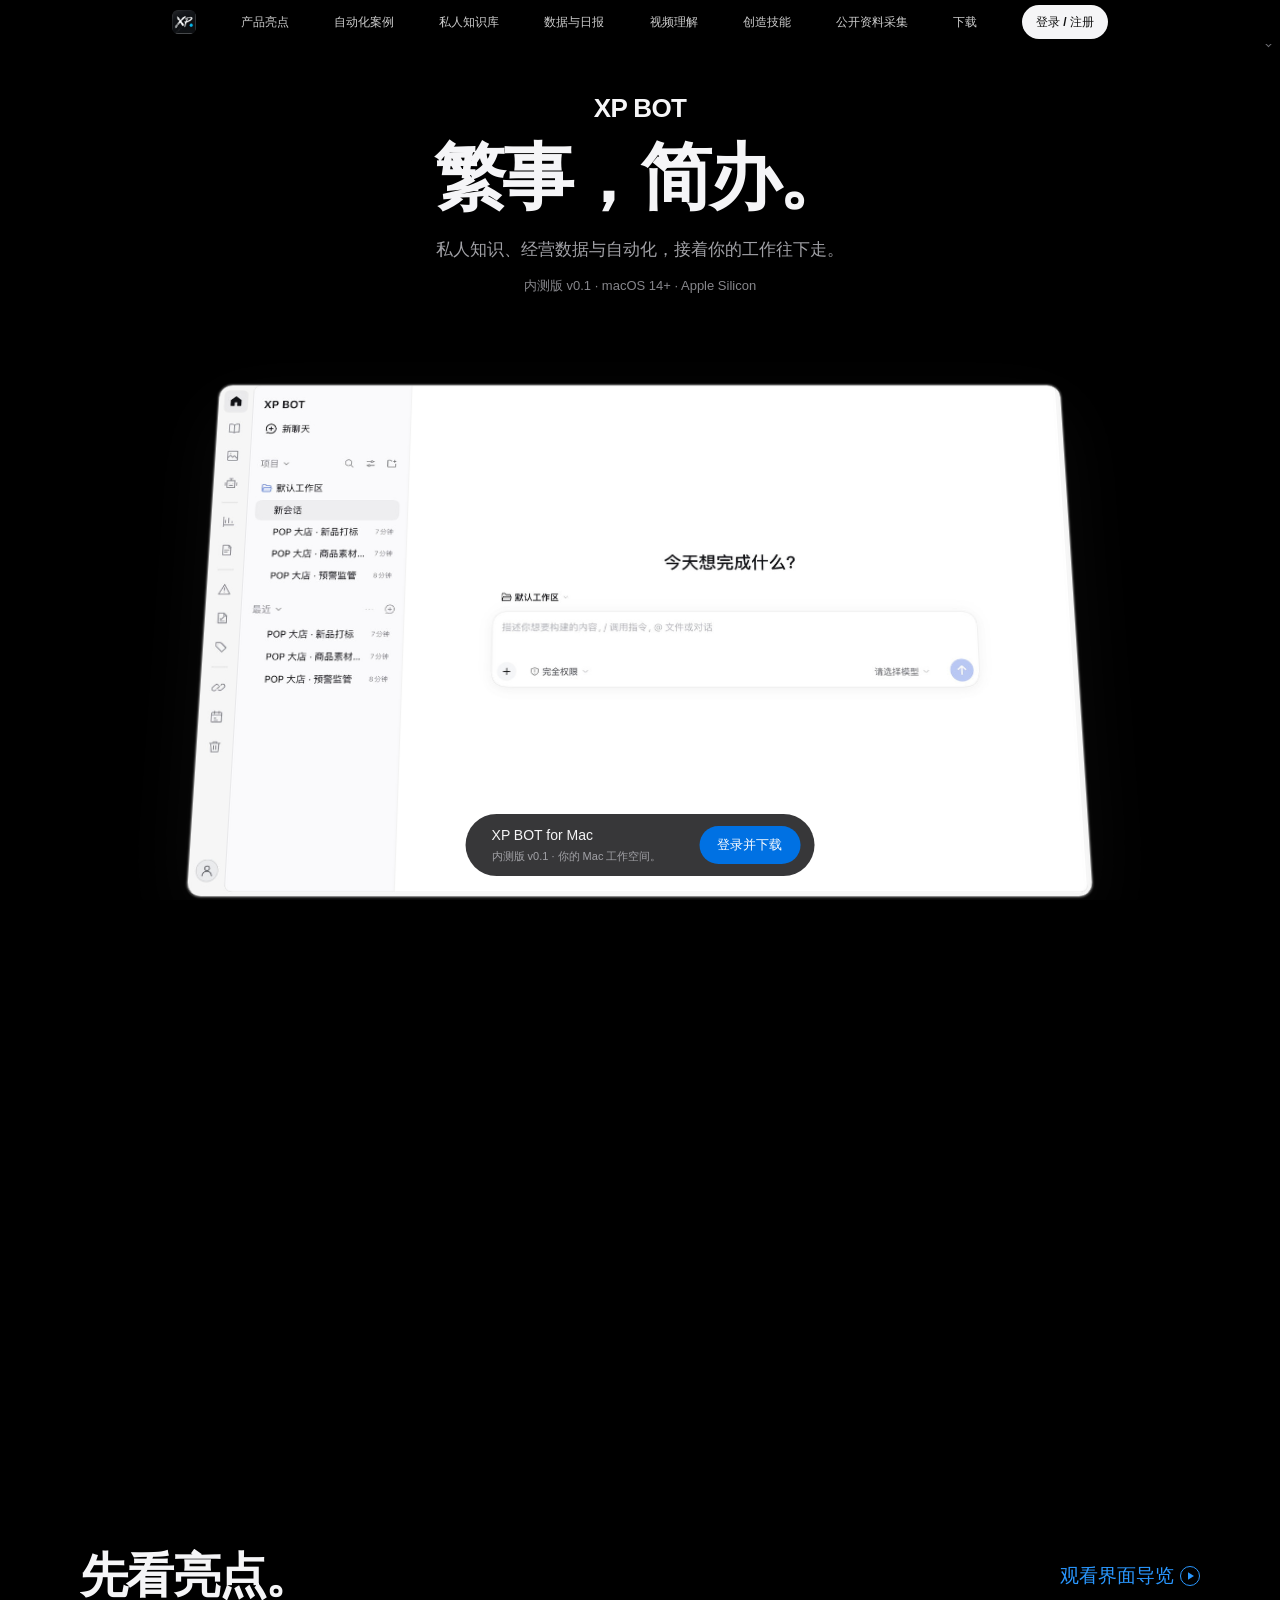
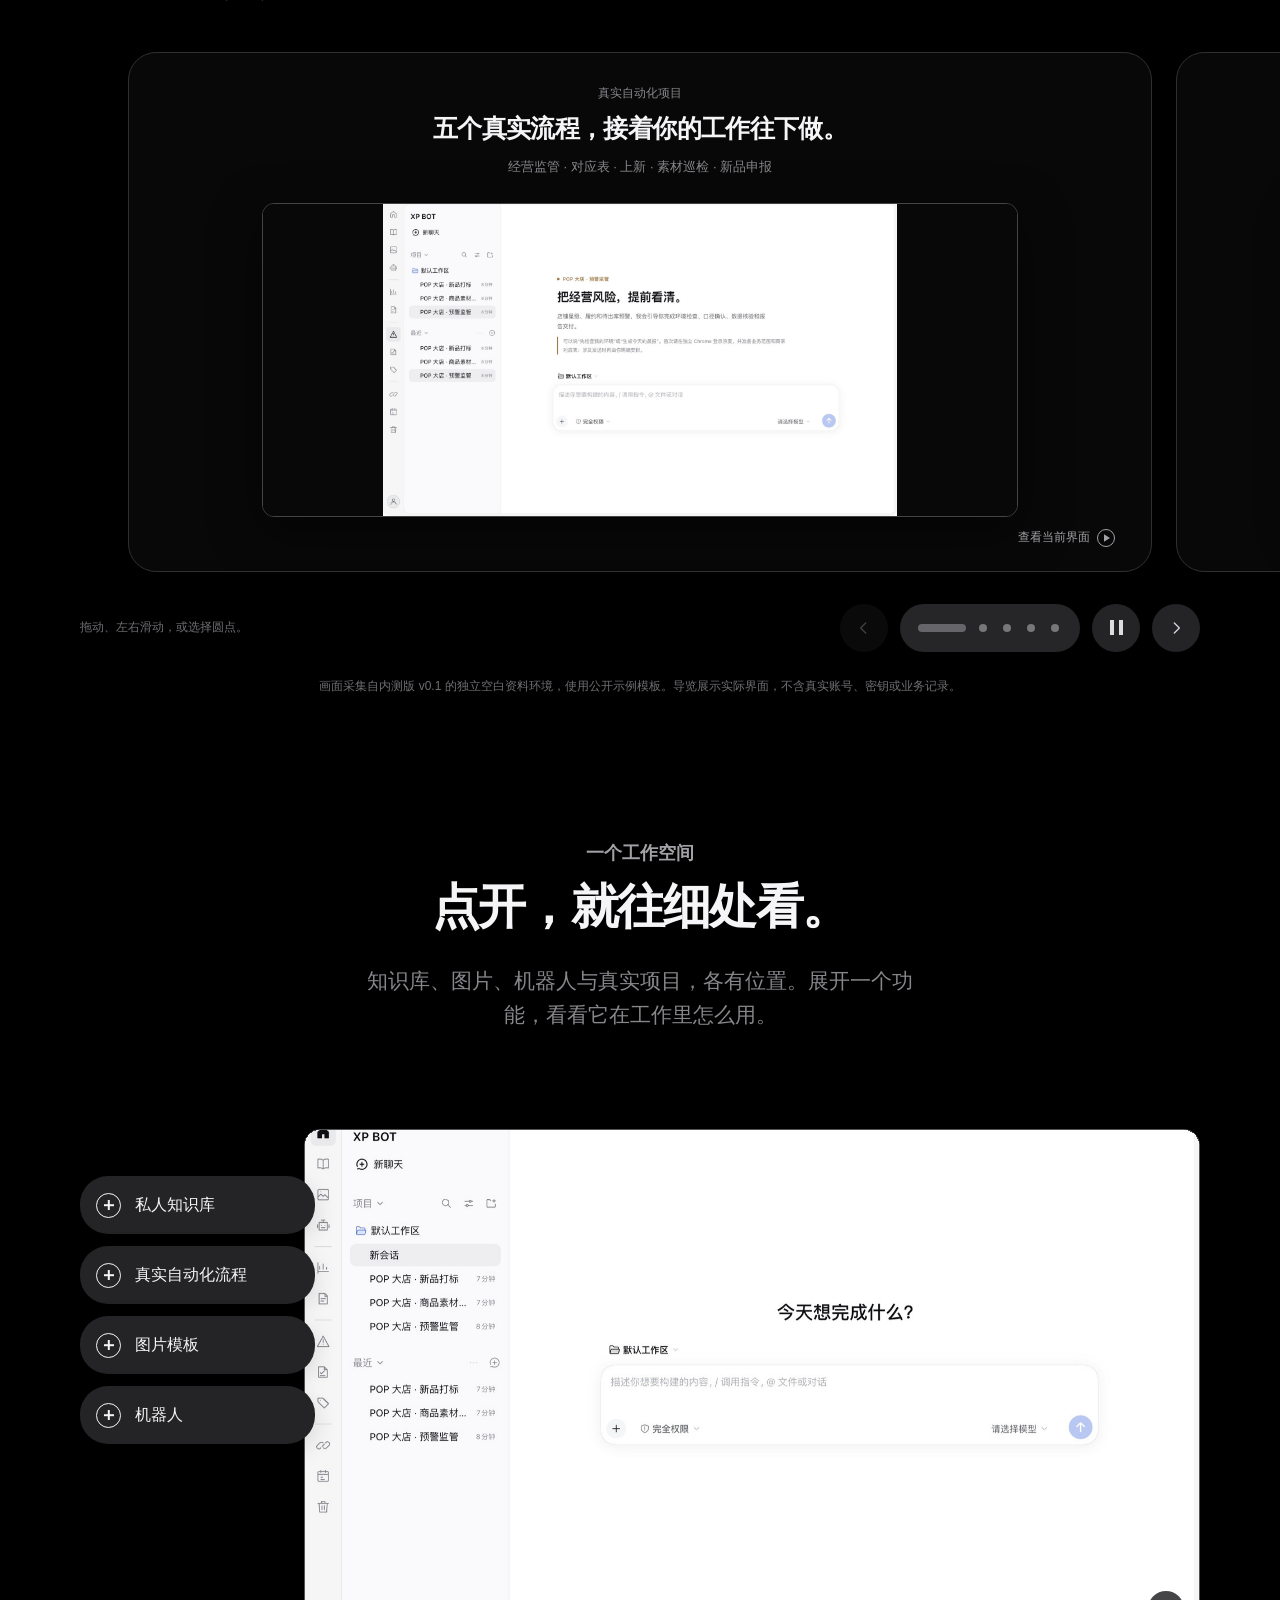
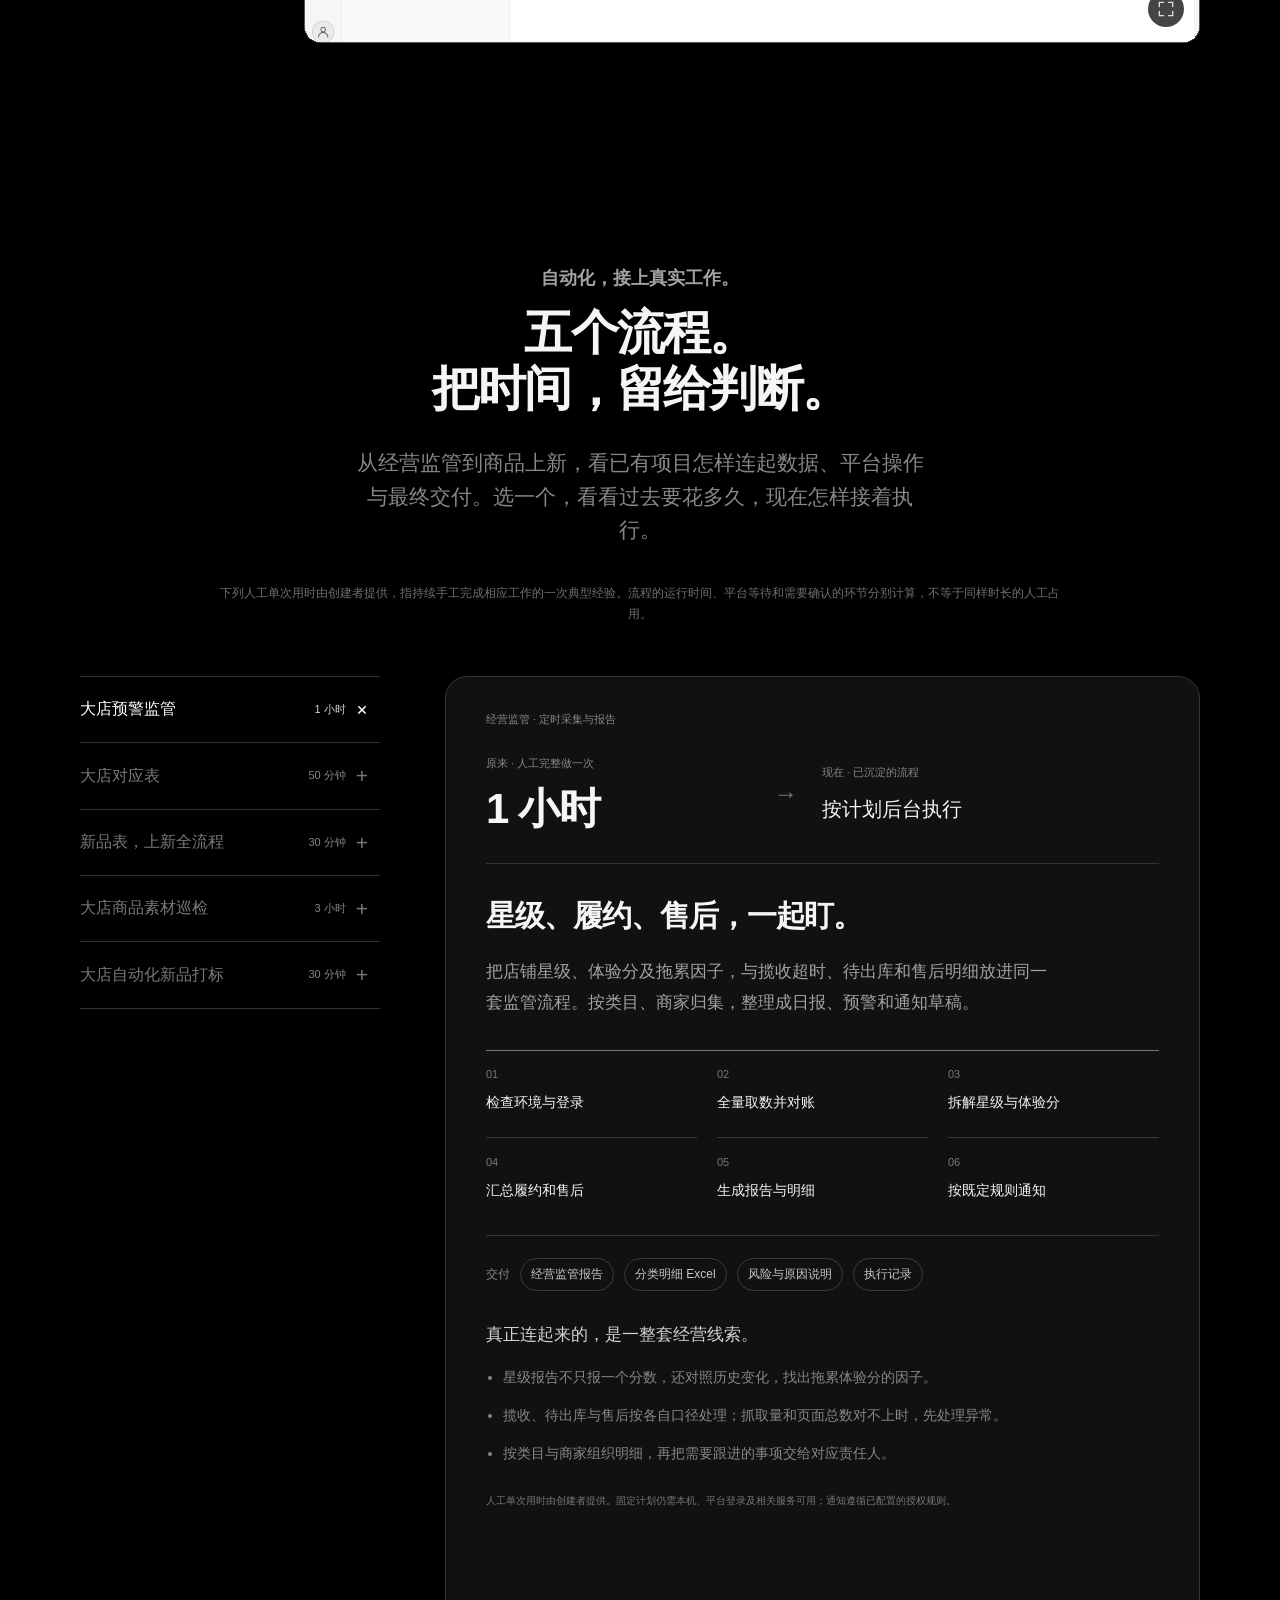
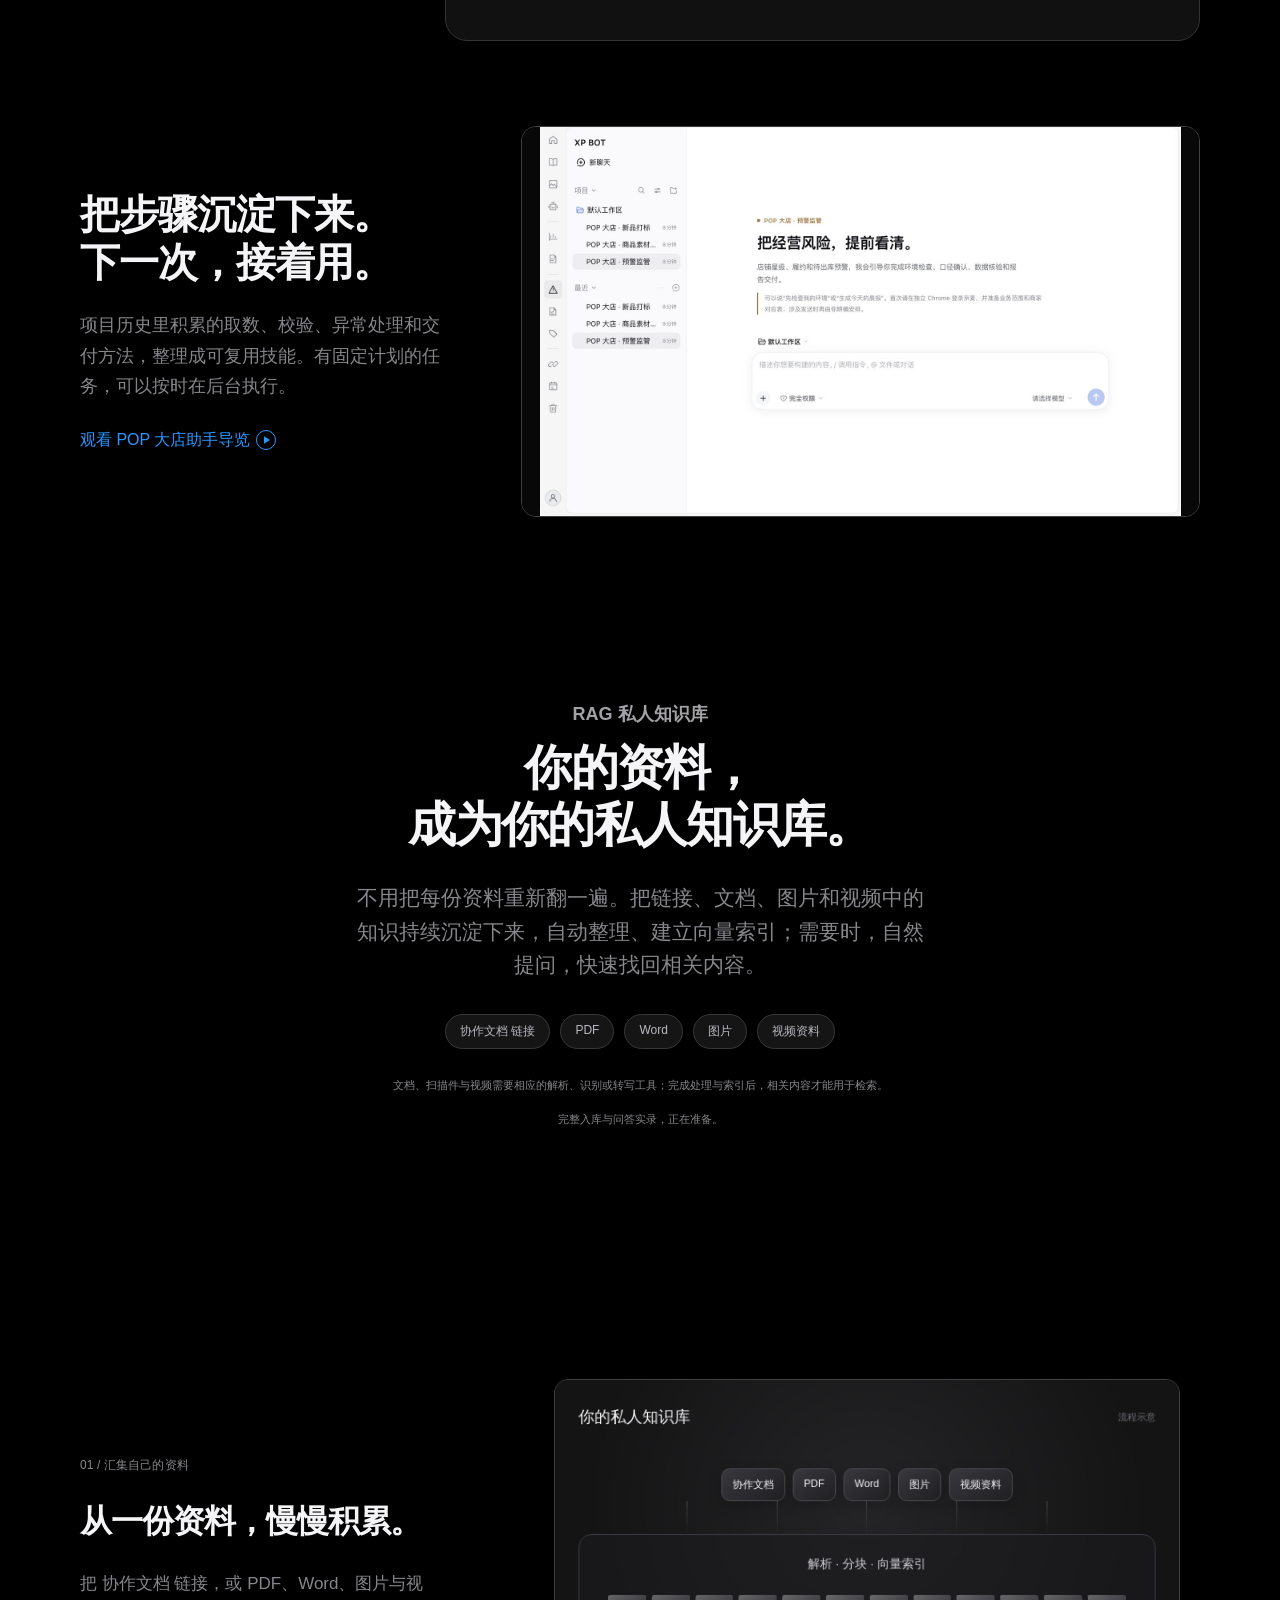
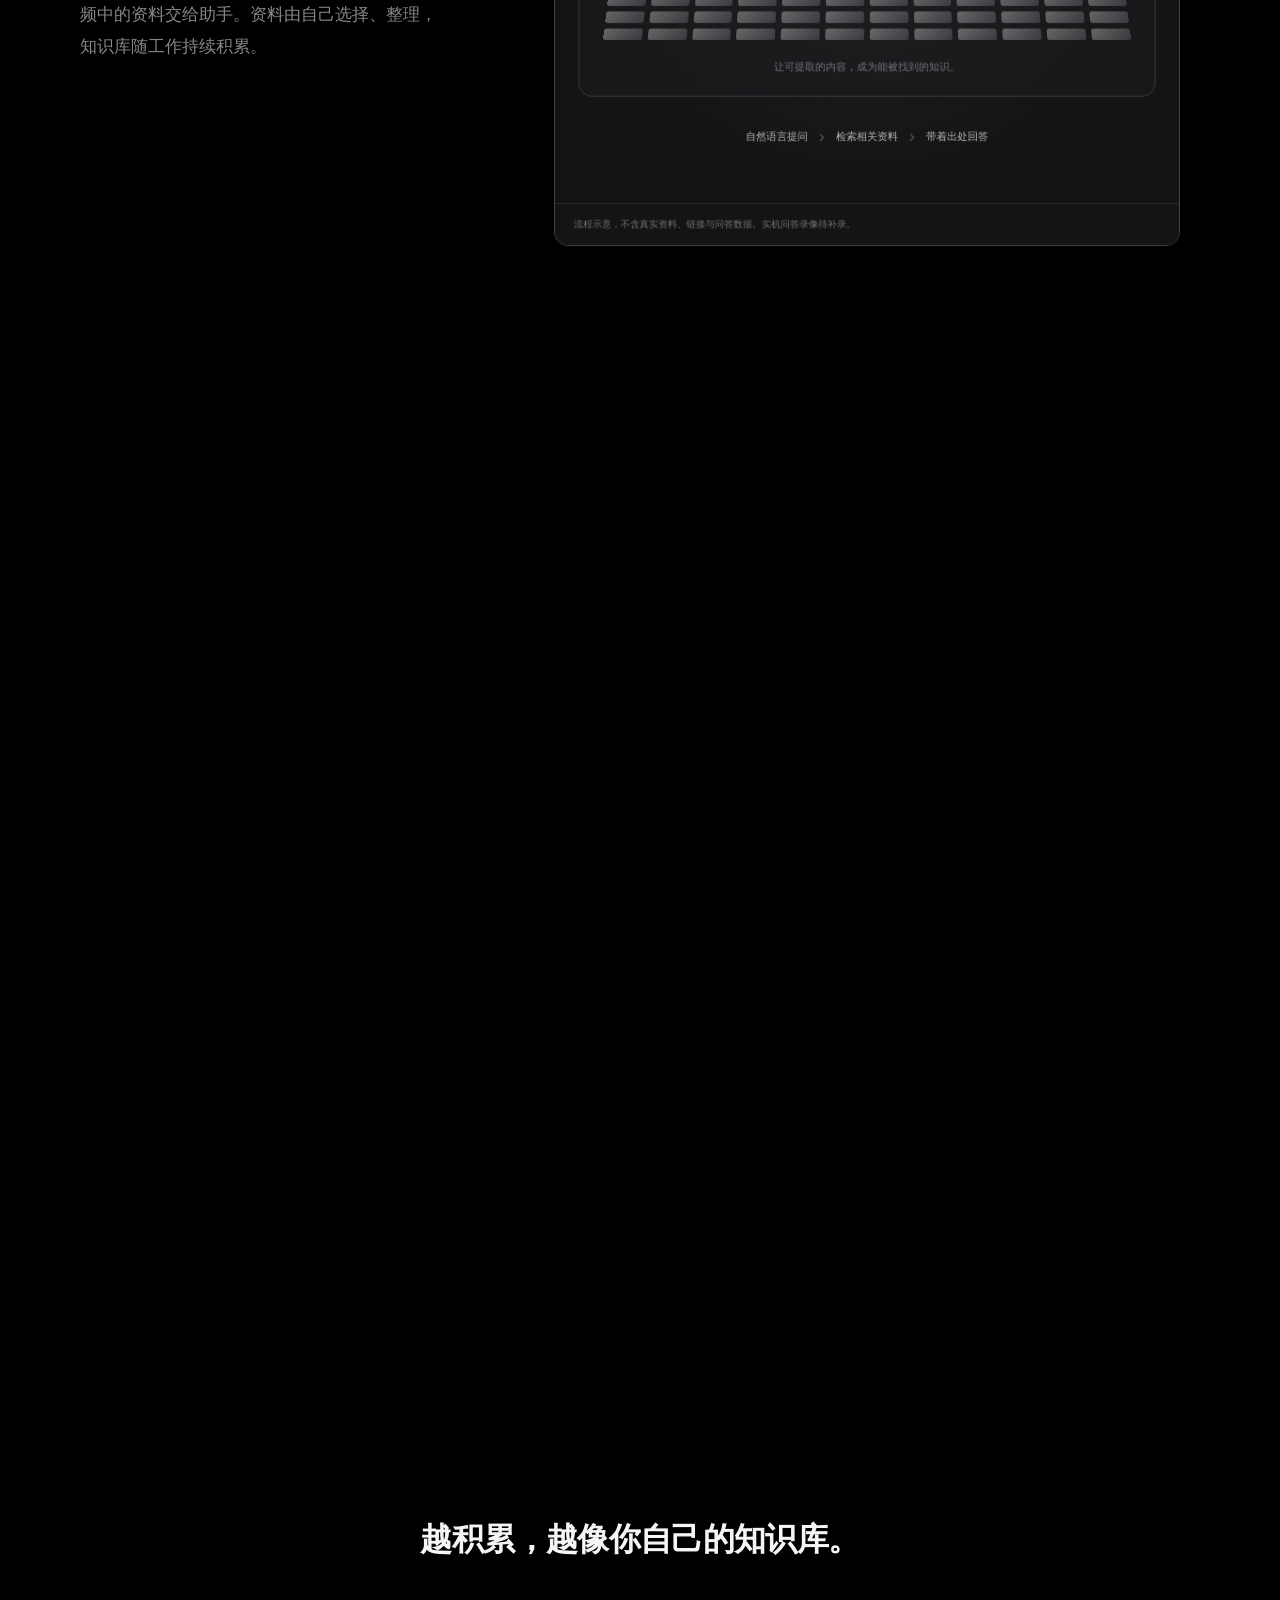
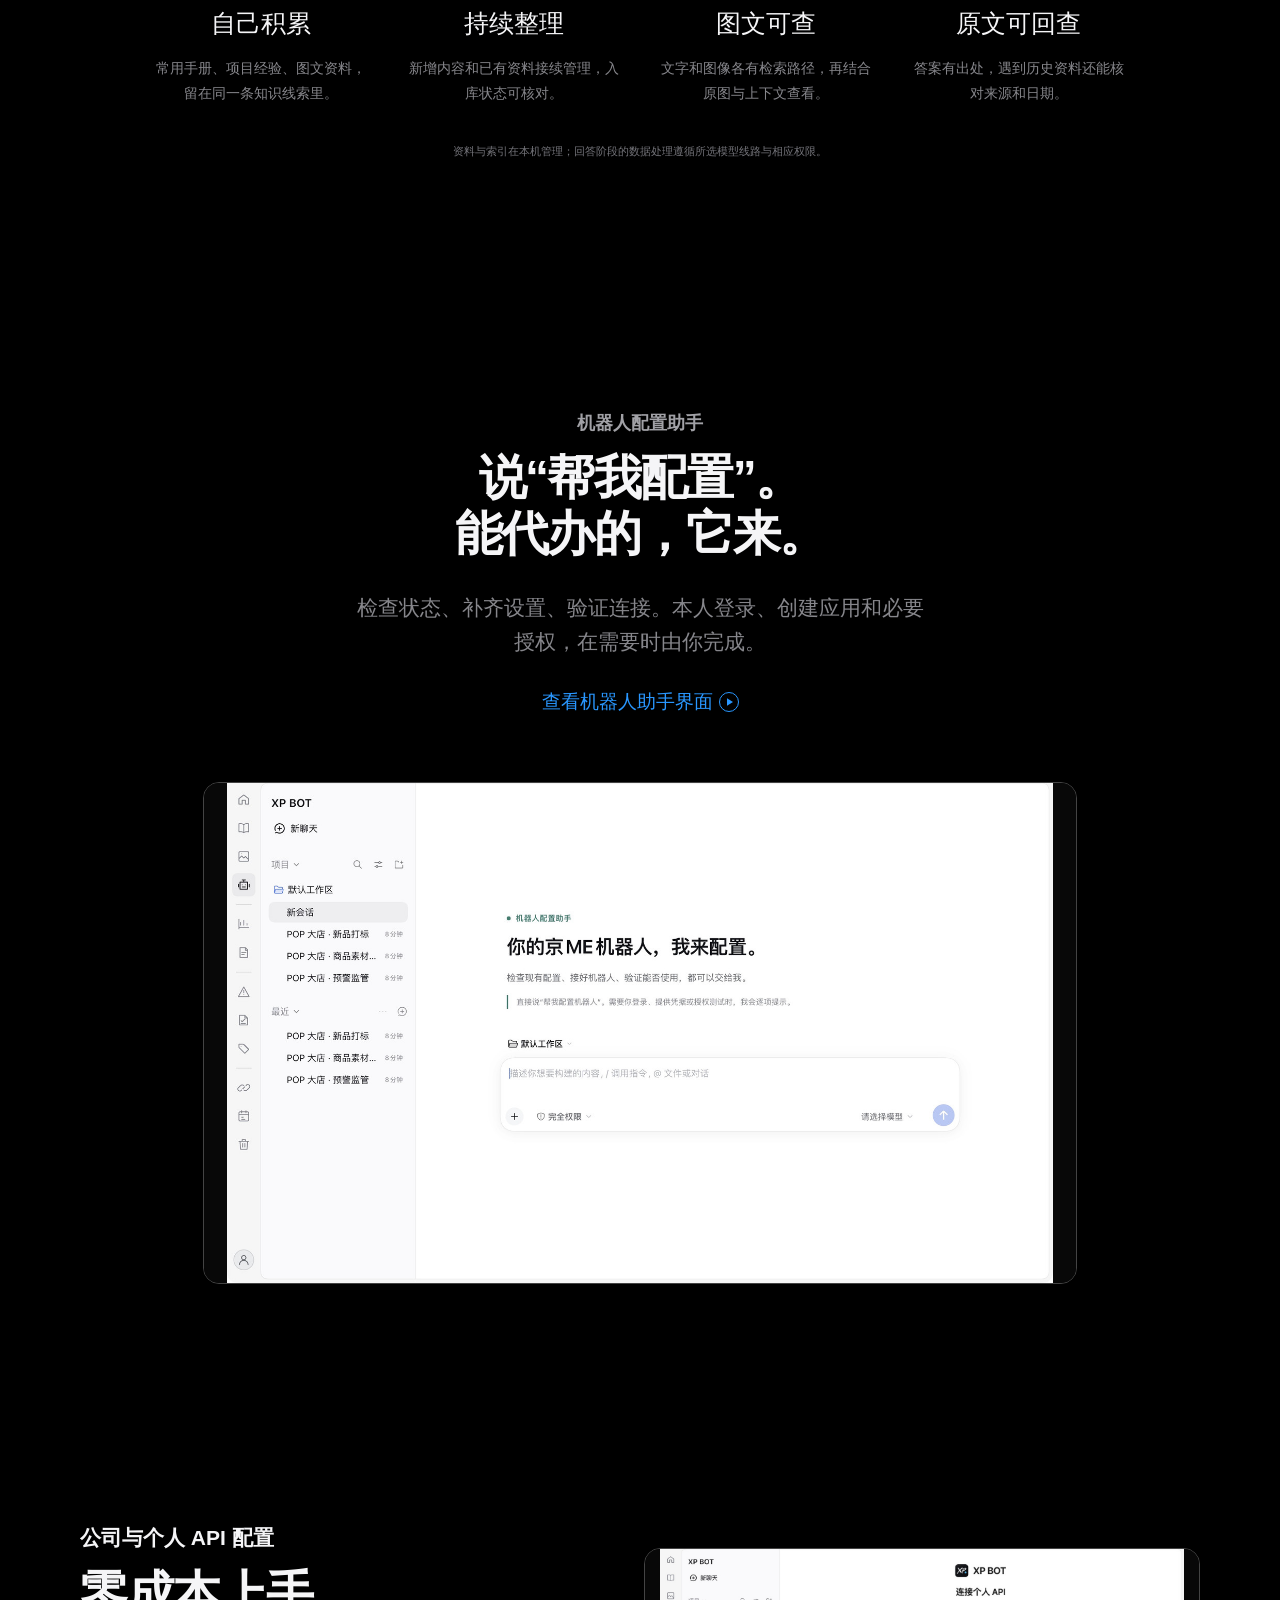
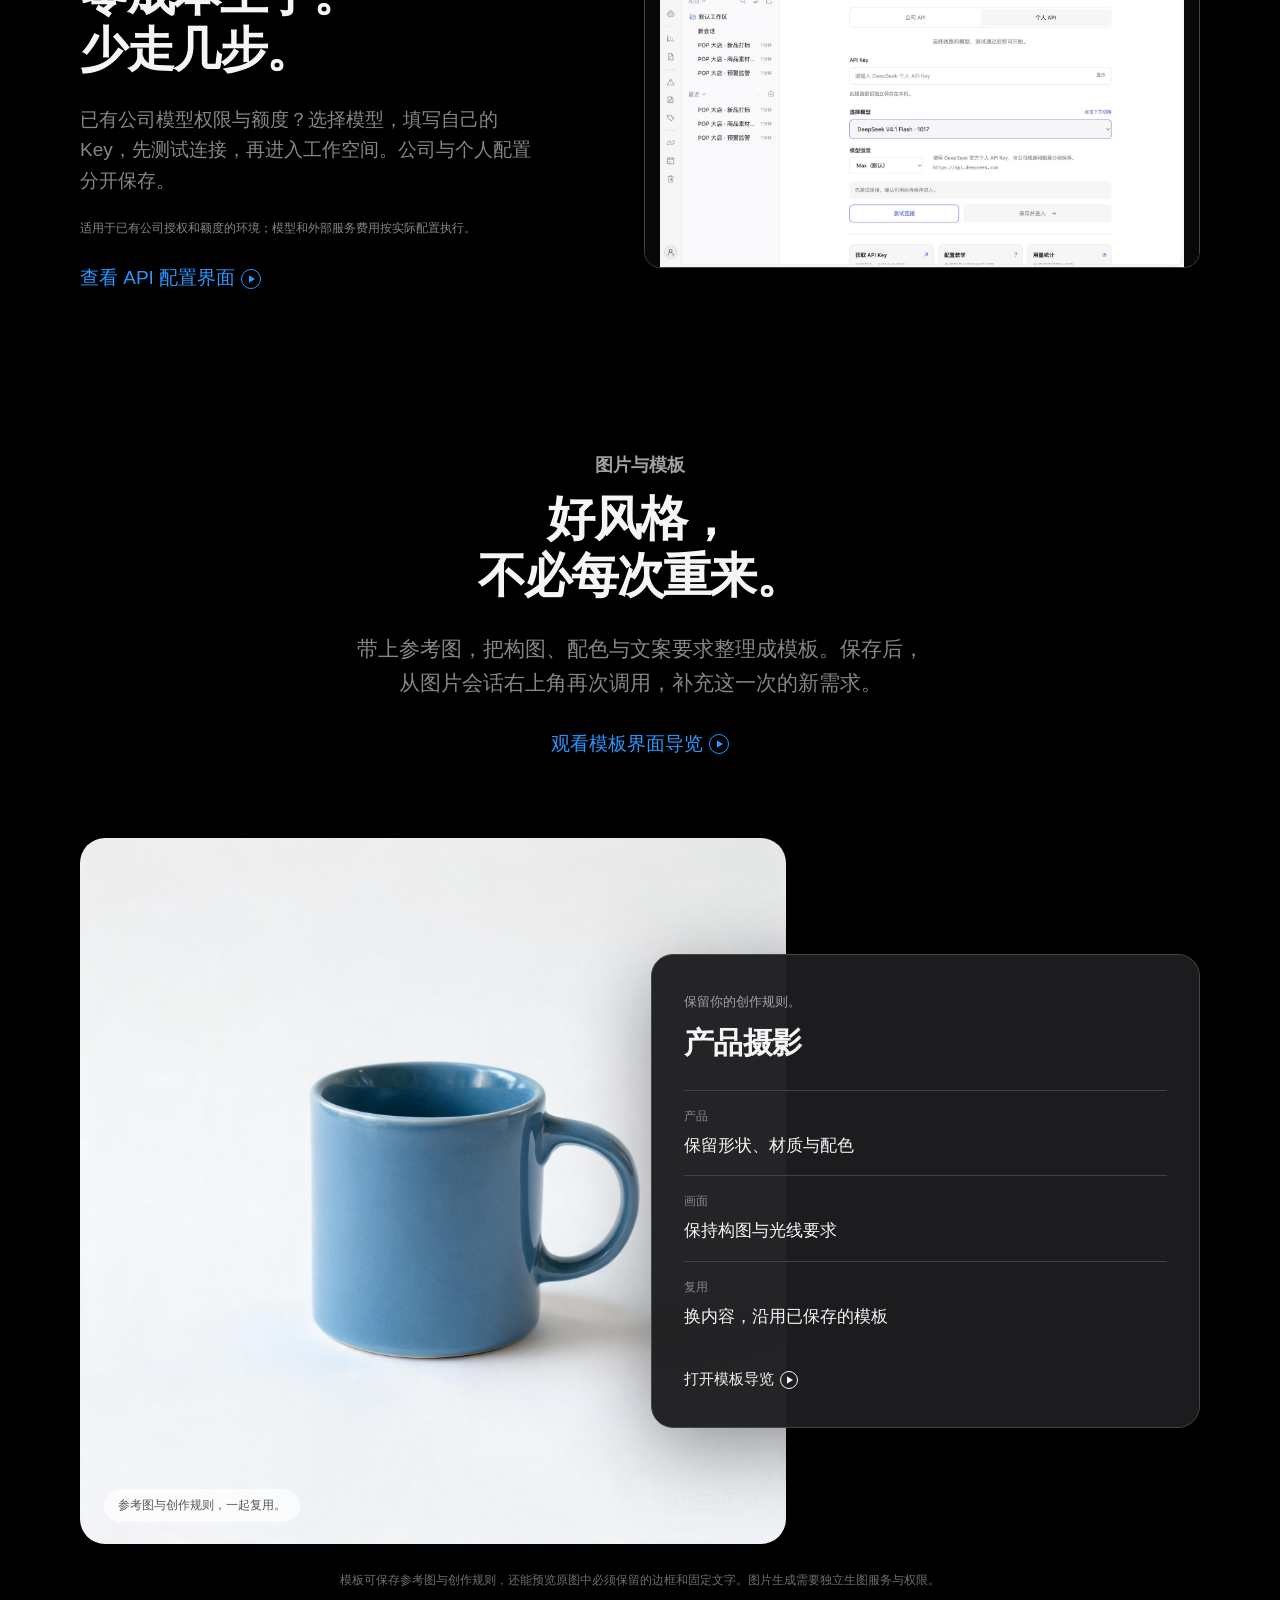
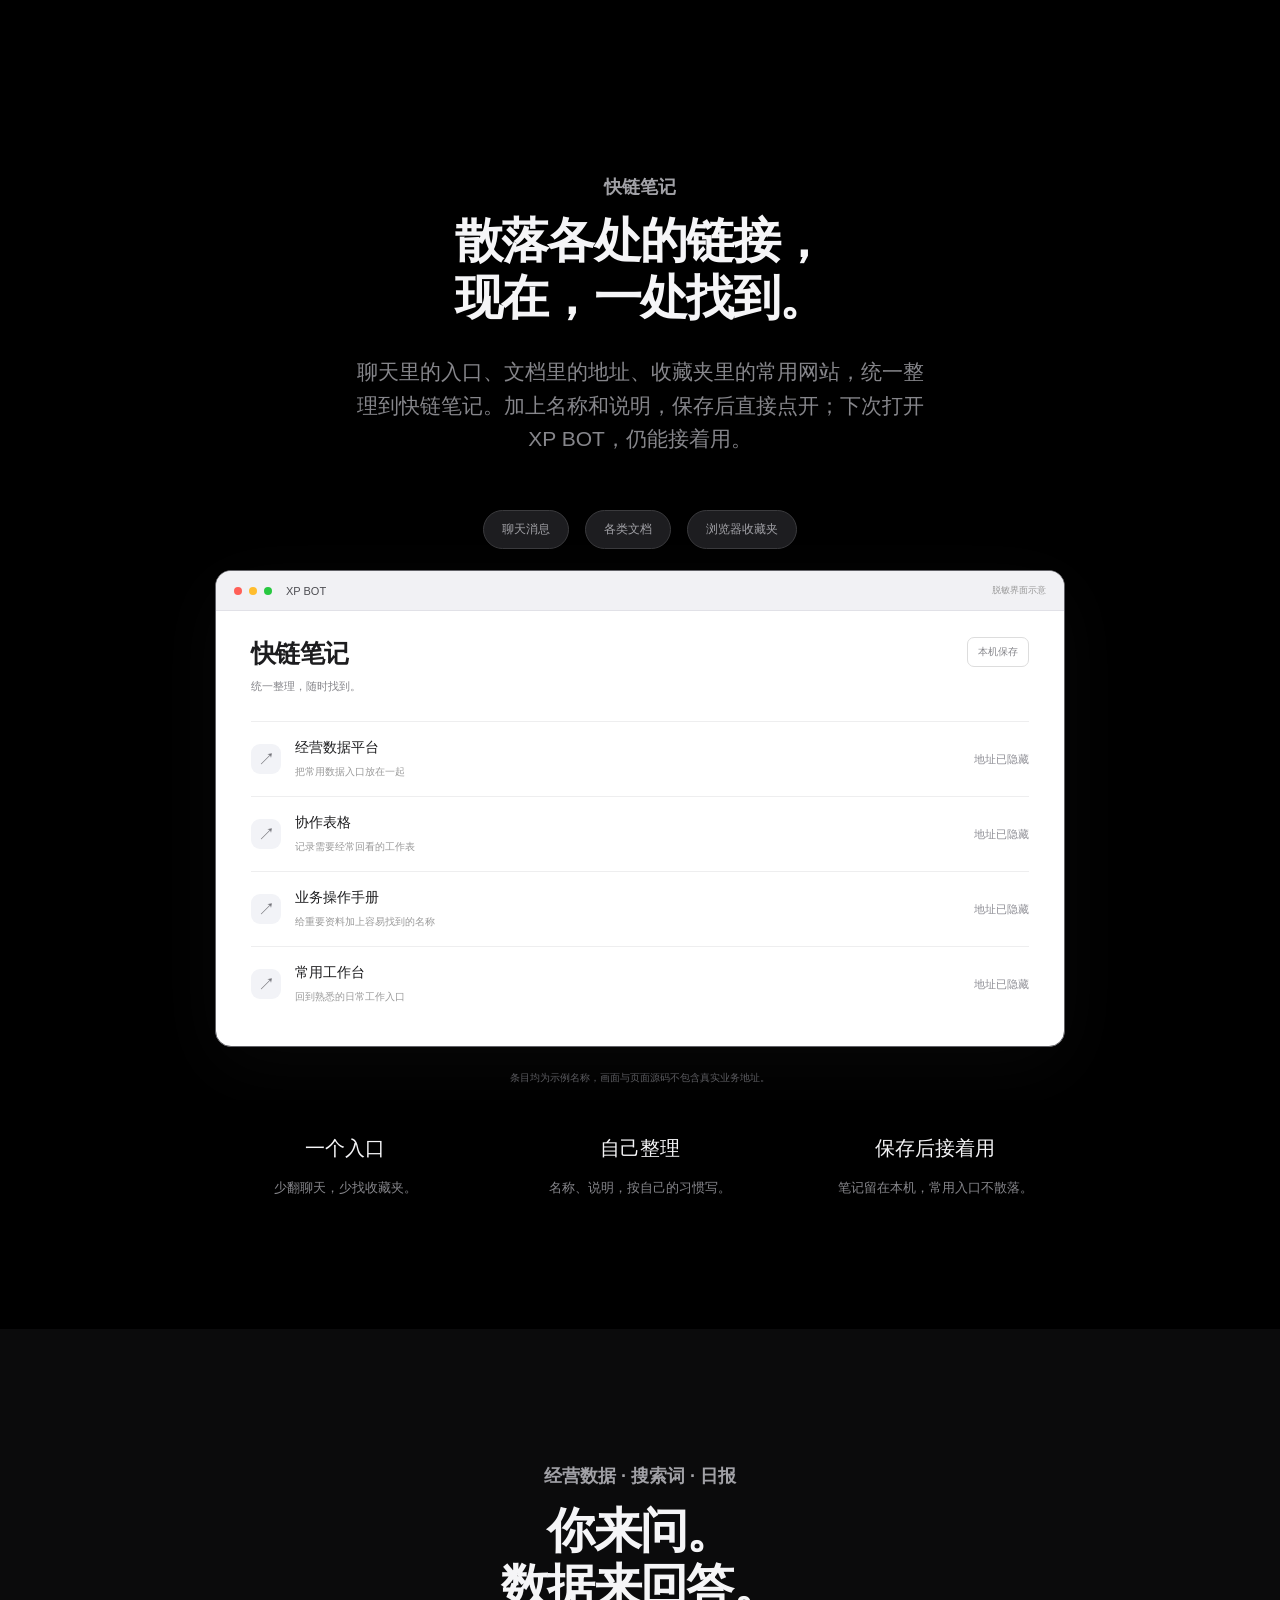
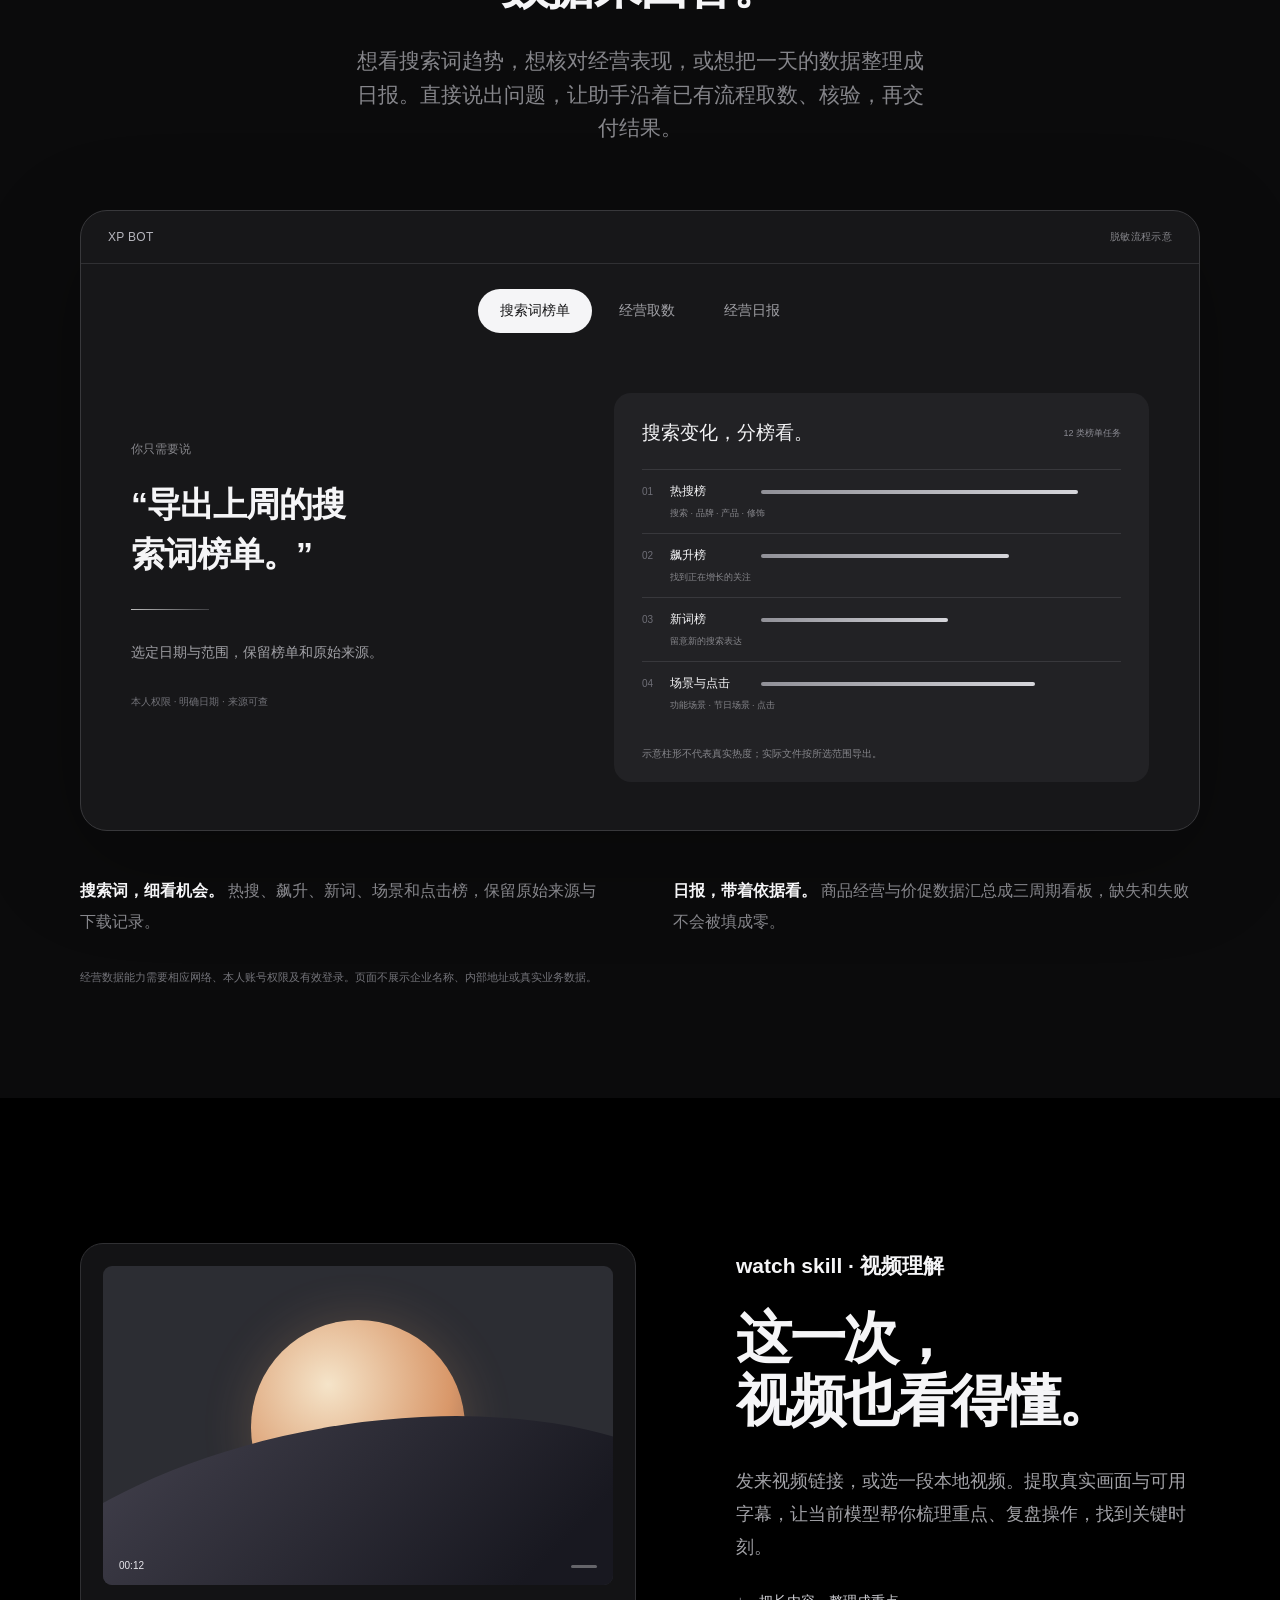
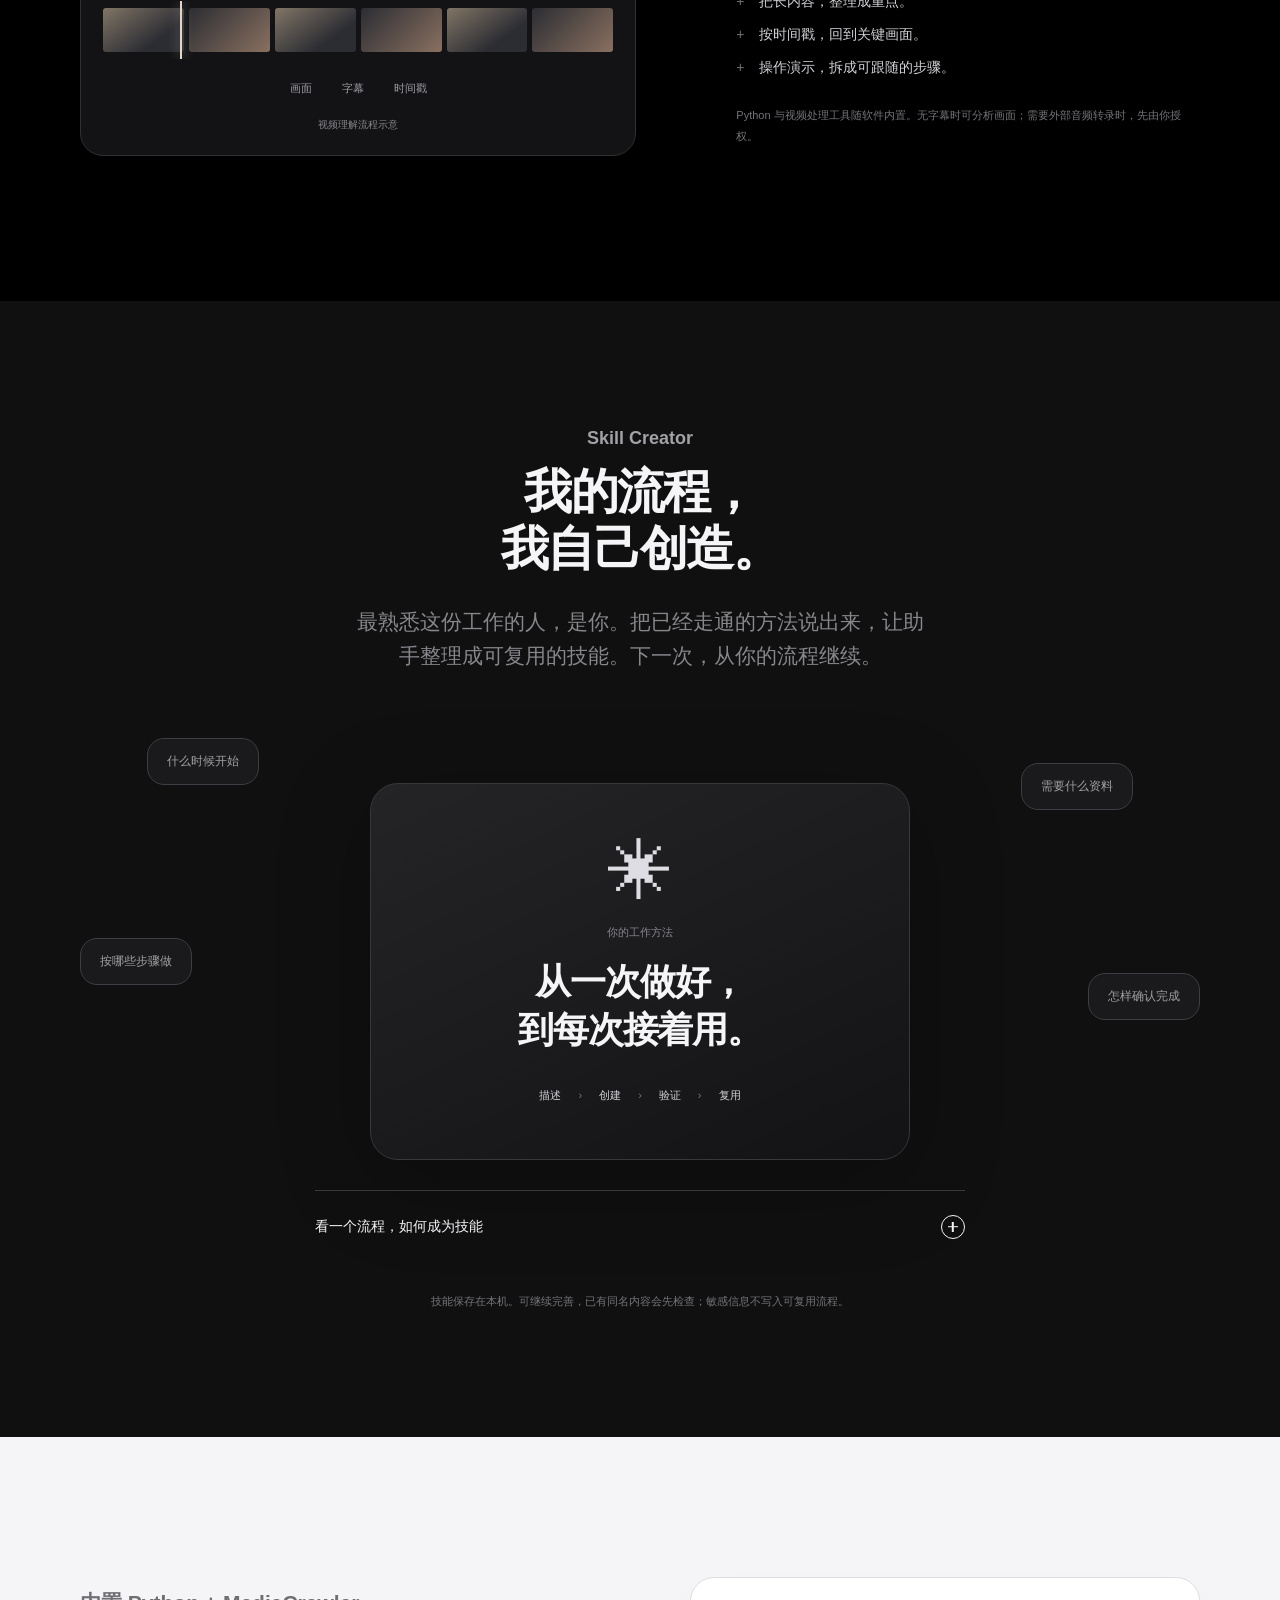
==== index.html @ cd62a8ac "Refresh v0.1 interface tours and synchronize signed-in account navigation" ====
<!doctype html>
<html lang="zh-CN">
<head>
  <meta charset="utf-8">
  <meta name="viewport" content="width=device-width, initial-scale=1">
  <meta name="theme-color" content="#000000">
  <meta name="color-scheme" content="dark light">
  <title>XP BOT — 繁事，简办。</title>
  <meta name="description" content="XP BOT，Mac 上的 AI 工作空间。构建私人知识库，集中整理常用链接，让预警、上新、主表维护、素材巡检和新品申报接着执行。内测版 v0.1，登录官网账号后下载。">
  <link rel="canonical" href="https://xp-bot.cn/">
  <meta property="og:type" content="website">
  <meta property="og:url" content="https://xp-bot.cn/">
  <meta property="og:title" content="XP BOT — 繁事，简办。">
  <meta property="og:description" content="Mac 上的 AI 工作空间。对话、知识、图片与任务，一处展开。内测版 v0.1 已开放下载。">
  <meta property="og:image" content="https://xp-bot.cn/social-card.jpg">
  <meta property="og:image:width" content="1280">
  <meta property="og:image:height" content="720">
  <meta name="twitter:card" content="summary_large_image">
  <link rel="icon" href="./xp-mark.png?v=0abcb6ce6641" type="image/png">
  <link rel="apple-touch-icon" href="./xp-icon.png?v=6a498b063921">
  <link rel="preload" href="./xp-overview.jpg?v=512669c10344" as="image">
  <link rel="stylesheet" href="./styles.css?v=a05df65ce05c">
  <link rel="stylesheet" href="./experience.css?v=f8d758e54b91">
  <link rel="stylesheet" href="./capabilities.css?v=05be12dcb342">
  <link rel="stylesheet" href="./content.css?v=bef650712398">
  <script src="./app.js?v=659f7d258c1a" defer></script>
  <script src="./capabilities.js?v=e0f427aecb47" defer></script>
  <link rel="stylesheet" href="./releases.css?v=4f68e5ed97a1">
  <script type="module" src="./releases.js?v=650b3eaf4ea8"></script>
</head>
<body>
<a class="skip-link" href="#main">跳到正文</a>
<div class="globalnav" id="top"><nav class="globalnav-inner" aria-label="主导航"><a class="global-brand" href="#top" aria-label="XP BOT 首页"><img src="./xp-mark.png?v=0abcb6ce6641" width="24" height="24" alt="XP"></a><a class="nav-overview-link" href="#features">产品亮点</a><a href="#workflow">自动化案例</a><a href="#rag">私人知识库</a><a href="#data-assistant">数据与日报</a><a href="#watch">视频理解</a><a href="#skill-creator">创造技能</a><a href="#crawler">公开资料采集</a><a class="nav-download-link" href="#download">下载</a><a class="nav-account-link account-nav" data-account-nav href="/account/" aria-label="我的账号" aria-busy="true">我的账号</a></nav></div>
<header class="localnav" aria-hidden="true" inert><nav class="localnav-inner" aria-label="产品导航"><a class="local-brand" href="#top">XP BOT<span>Mac 上的 AI 工作空间</span></a><div class="localnav-links"><a href="#features">概览</a><a href="#workflow">自动化案例</a><a href="#download">下载</a><a class="nav-account-link account-nav" data-account-nav href="/account/" aria-label="我的账号" aria-busy="true">我的账号</a><button class="pill-button small" data-film="overview">观看演示</button></div></nav></header>
<main id="main">
<section class="launch-hero" aria-labelledby="hero-title"><div class="launch-pin"><div class="launch-copy"><h1 id="hero-title" data-intro>XP BOT</h1><p class="launch-headline" data-intro><span>繁事，简办。</span></p><p class="launch-subtitle" data-intro>私人知识、经营数据与自动化，接着你的工作往下走。</p><p class="launch-availability" data-intro>内测版 v0.1 · macOS 14+ · Apple Silicon</p></div><div class="launch-product-position"><div class="launch-product-scroll"><div class="launch-product-pointer" data-parallax><div class="launch-window"><img src="./xp-overview.jpg?v=512669c10344" width="1600" height="970" alt="XP BOT 内测版 v0.1：左侧功能栏、项目与最近会话。" fetchpriority="high"><video class="inline-film hero-film" muted loop playsinline preload="none" data-src="./native-overview.mp4?v=1dd65305090f" poster="./xp-overview.jpg?v=512669c10344" aria-label="XP BOT 实机工作空间切换演示"></video><div class="window-sheen" aria-hidden="true"></div></div></div></div></div><div class="launch-dock"><div><b>XP BOT for Mac</b><span>内测版 v0.1 · 你的 Mac 工作空间。</span></div><a class="pill-button" data-account-download href="/account/#downloads">登录并下载</a></div></div></section>
<section class="highlights" id="features" aria-labelledby="highlights-title"><div class="section-heading shell"><h2 id="highlights-title" data-reveal>先看亮点。</h2><button class="watch-link" data-film="overview">观看界面导览 <svg viewBox="0 0 24 24" aria-hidden="true"><path d="M9 6.5 18 12l-9 5.5Z" fill="currentColor"/></svg></button></div><div class="gallery-viewport" aria-label="可左右拖动的重点功能"><div class="gallery-track"><article class="highlight-card native-card" id="highlight-automation" role="tabpanel" aria-labelledby="dot-automation" data-kind="automation"><div class="highlight-copy"><p class="card-category">真实自动化项目</p><h3>五个真实流程，接着你的工作往下做。</h3><p class="card-subline">经营监管 · 对应表 · 上新 · 素材巡检 · 新品申报</p></div><div class="card-depth" data-parallax><div class="gallery-cinema"><video class="inline-film gallery-film" muted playsinline loop preload="none" poster="./native-poster-automation.jpg?v=54c291135e9d" data-src="./preview-automation.mp4?v=2101eace5507" aria-label="POP 大店预警、素材巡检和新品打标的当前角色界面"></video><div class="cinema-glass" aria-hidden="true"></div></div></div><button class="card-watch" data-film="automation">查看当前界面 <svg viewBox="0 0 24 24" aria-hidden="true"><path d="M9 6.5 18 12l-9 5.5Z" fill="currentColor"/></svg></button></article><article class="highlight-card native-card" id="highlight-rag" role="tabpanel" aria-labelledby="dot-rag" data-kind="rag"><div class="highlight-copy"><p class="card-category">RAG 私人知识库</p><h3>把你的资料，积累成自己的知识库。</h3><p class="card-subline">协作文档 · PDF · Word · 图片 · 视频资料</p></div><div class="card-depth" data-parallax><div class="gallery-cinema"><img class="rag-window-still" src="./xp-knowledge.png?v=263f4bda785c" width="1600" height="970" alt="XP BOT 知识库助手入口；完整问答实录待补录。"><div class="rag-card-steps" aria-hidden="true"><span>整理资料</span><i>›</i><span>向量索引</span><i>›</i><span>带依据回答</span></div><div class="cinema-glass" aria-hidden="true"></div></div></div><a class="card-watch" href="#rag">了解如何使用 <svg viewBox="0 0 24 24" aria-hidden="true"><path d="m9 5 7 7-7 7" fill="none" stroke="currentColor" stroke-width="1.6"/></svg></a></article><article class="highlight-card native-card" id="highlight-templates" role="tabpanel" aria-labelledby="dot-templates" data-kind="templates"><div class="highlight-copy"><p class="card-category">图片与模板</p><h3>好风格，保存下来，接着用。</h3><p class="card-subline">参考图 · 创作规则 · 模板保存与复用</p></div><div class="card-depth" data-parallax><div class="gallery-cinema"><video class="inline-film gallery-film" muted playsinline loop preload="none" poster="./native-poster-templates.jpg?v=197ce4e0cbc2" data-src="./preview-templates.mp4?v=4fcdbf0cf438" aria-label="图片助手、蓝杯模板编辑与保存的当前界面导览"></video><div class="cinema-glass" aria-hidden="true"></div></div></div><button class="card-watch" data-film="templates">查看当前界面 <svg viewBox="0 0 24 24" aria-hidden="true"><path d="M9 6.5 18 12l-9 5.5Z" fill="currentColor"/></svg></button></article><article class="highlight-card native-card" id="highlight-robot" role="tabpanel" aria-labelledby="dot-robot" data-kind="robot"><div class="highlight-copy"><p class="card-category">自动配置机器人</p><h3>能代办的，交给助手。需要你时，再找你。</h3><p class="card-subline">状态检查 · 配置引导 · 授权后验证</p></div><div class="card-depth" data-parallax><div class="gallery-cinema"><video class="inline-film gallery-film" muted playsinline loop preload="none" poster="./native-poster-robot.jpg?v=1343151bc215" data-src="./preview-robot.mp4?v=2f64f52940a4" aria-label="机器人配置助手的当前引导界面"></video><div class="cinema-glass" aria-hidden="true"></div></div></div><button class="card-watch" data-film="robot">查看当前界面 <svg viewBox="0 0 24 24" aria-hidden="true"><path d="M9 6.5 18 12l-9 5.5Z" fill="currentColor"/></svg></button></article><article class="highlight-card native-card" id="highlight-setup" role="tabpanel" aria-labelledby="dot-setup" data-kind="setup"><div class="highlight-copy"><p class="card-category">公司路径已内置</p><h3>用已有权限开始，少走几步。</h3><p class="card-subline">选择线路 · 配置模型 · 测试后进入</p></div><div class="card-depth" data-parallax><div class="gallery-cinema"><video class="inline-film gallery-film" muted playsinline loop preload="none" poster="./native-poster-setup.jpg?v=49b3cc94e222" data-src="./preview-setup.mp4?v=a41bae832b80" aria-label="个人 API 配置、模型选择和连接测试的当前界面"></video><div class="cinema-glass" aria-hidden="true"></div></div></div><button class="card-watch" data-film="setup">查看当前界面 <svg viewBox="0 0 24 24" aria-hidden="true"><path d="M9 6.5 18 12l-9 5.5Z" fill="currentColor"/></svg></button></article></div></div><div class="gallery-control-row shell"><span class="gallery-hint">拖动、左右滑动，或选择圆点。</span><div class="gallery-controls"><button class="gallery-arrow gallery-prev" aria-label="上一个亮点"><svg viewBox="0 0 24 24" aria-hidden="true"><path d="m14 6-6 6 6 6"/></svg></button><div class="gallery-dots" role="tablist" aria-label="XP BOT 重点功能"><button role="tab" id="dot-automation" aria-label="真实自动化项目" aria-controls="highlight-automation" aria-selected="true" tabindex="0"><span></span></button><button role="tab" id="dot-rag" aria-label="RAG 私人知识库" aria-controls="highlight-rag" aria-selected="false" tabindex="-1"><span></span></button><button role="tab" id="dot-templates" aria-label="图片与模板" aria-controls="highlight-templates" aria-selected="false" tabindex="-1"><span></span></button><button role="tab" id="dot-robot" aria-label="自动配置机器人" aria-controls="highlight-robot" aria-selected="false" tabindex="-1"><span></span></button><button role="tab" id="dot-setup" aria-label="公司路径已内置" aria-controls="highlight-setup" aria-selected="false" tabindex="-1"><span></span></button></div><button class="gallery-toggle" aria-label="暂停亮点动态演示" aria-pressed="true"><span class="pause-icon" aria-hidden="true"></span></button><button class="gallery-arrow gallery-next" aria-label="下一个亮点"><svg viewBox="0 0 24 24" aria-hidden="true"><path d="m10 6 6 6-6 6"/></svg></button></div></div><p class="media-note shell">画面采集自内测版 v0.1 的独立空白资料环境，使用公开示例模板。导览展示实际界面，不含真实账号、密钥或业务记录。</p></section>
<section class="product-tour" aria-labelledby="tour-title"><div class="chapter-heading"><p class="eyebrow" data-reveal>一个工作空间</p><h2 id="tour-title" data-reveal>点开，就往细处看。</h2><p data-reveal>知识库、图片、机器人与真实项目，各有位置。展开一个功能，看看它在工作里怎么用。</p></div><div class="tour-stage shell"><div class="tour-viewport"><div class="tour-camera"><img id="tour-image" src="./xp-overview.jpg?v=512669c10344" width="1600" height="970" alt="XP BOT 真实工作空间" loading="lazy"></div><button class="media-expand" data-expand="tour-image" aria-label="放大查看工作空间"><svg viewBox="0 0 24 24" aria-hidden="true"><path d="M9 4H4v5m11-5h5v5M4 15v5h5m11-5v5h-5" fill="none" stroke="currentColor" stroke-width="1.6" stroke-linecap="round"/></svg></button></div><div class="tour-controls" aria-label="探索工作空间"><div class="tour-hotspot"><button class="tour-pill" data-tour="rag" aria-expanded="false"><span class="plus-icon" aria-hidden="true"></span>私人知识库</button><div class="hotspot-body"><p>把自己选定的资料持续整理、向量化，提问时快速定位相关内容，并回查依据。</p></div></div><div class="tour-hotspot"><button class="tour-pill" data-tour="automation" aria-expanded="false"><span class="plus-icon" aria-hidden="true"></span>真实自动化流程</button><div class="hotspot-body"><p>经营监管、主表维护、商品上新、素材巡检和新品申报，五个真实项目逐一展开。</p></div></div><div class="tour-hotspot"><button class="tour-pill" data-tour="templates" aria-expanded="false"><span class="plus-icon" aria-hidden="true"></span>图片模板</button><div class="hotspot-body"><p>把参考图和创作规则保存下来。换内容，沿用好风格。</p></div></div><div class="tour-hotspot"><button class="tour-pill" data-tour="robot" aria-expanded="false"><span class="plus-icon" aria-hidden="true"></span>机器人</button><div class="hotspot-body"><p>能自动配置的由助手完成，需要你登录或授权时再提示。</p></div></div></div></div></section>
<section class="project-chapter" id="workflow" aria-labelledby="workflow-title"><div class="chapter-heading"><p class="eyebrow" data-reveal>自动化，接上真实工作。</p><h2 id="workflow-title" data-reveal>五个流程。<br>把时间，留给判断。</h2><p data-reveal>从经营监管到商品上新，看已有项目怎样连起数据、平台操作与最终交付。选一个，看看过去要花多久，现在怎样接着执行。</p></div><div class="project-intro shell"><p class="case-source">下列人工单次用时由创建者提供，指持续手工完成相应工作的一次典型经验。流程的运行时间、平台等待和需要确认的环节分别计算，不等于同样时长的人工占用。</p></div><div class="case-browser shell"><div class="case-tabs" role="tablist" aria-label="五个真实自动化项目" aria-orientation="vertical"><button role="tab" id="case-tab-warning" data-case="warning" aria-selected="true" aria-controls="case-detail" tabindex="0"><span>大店预警监管</span><small>1 小时</small><span class="case-smallplus" aria-hidden="true">+</span></button><button role="tab" id="case-tab-mapping" data-case="mapping" aria-selected="false" aria-controls="case-detail" tabindex="-1"><span>大店对应表</span><small>50 分钟</small><span class="case-smallplus" aria-hidden="true">+</span></button><button role="tab" id="case-tab-newproduct" data-case="newproduct" aria-selected="false" aria-controls="case-detail" tabindex="-1"><span>新品表，上新全流程</span><small>30 分钟</small><span class="case-smallplus" aria-hidden="true">+</span></button><button role="tab" id="case-tab-materials" data-case="materials" aria-selected="false" aria-controls="case-detail" tabindex="-1"><span>大店商品素材巡检</span><small>3 小时</small><span class="case-smallplus" aria-hidden="true">+</span></button><button role="tab" id="case-tab-tagging" data-case="tagging" aria-selected="false" aria-controls="case-detail" tabindex="-1"><span>大店自动化新品打标</span><small>30 分钟</small><span class="case-smallplus" aria-hidden="true">+</span></button></div><div class="case-detail" id="case-detail" role="tabpanel" aria-labelledby="case-tab-warning" tabindex="0"><p class="case-category">经营监管 · 定时采集与报告</p><div class="case-timing"><div><span>原来 · 人工完整做一次</span><strong>1 小时</strong></div><i aria-hidden="true">→</i><div><span>现在 · 已沉淀的流程</span><b>按计划后台执行</b></div></div><h3>星级、履约、售后，一起盯。</h3><p class="case-description">把店铺星级、体验分及拖累因子，与揽收超时、待出库和售后明细放进同一套监管流程。按类目、商家归集，整理成日报、预警和通知草稿。</p><ol class="case-flow"><li><span>01</span><b>检查环境与登录</b></li><li><span>02</span><b>全量取数并对账</b></li><li><span>03</span><b>拆解星级与体验分</b></li><li><span>04</span><b>汇总履约和售后</b></li><li><span>05</span><b>生成报告与明细</b></li><li><span>06</span><b>按既定规则通知</b></li></ol><div class="case-outputs"><span>交付</span><b>经营监管报告</b><b>分类明细 Excel</b><b>风险与原因说明</b><b>执行记录</b></div><div class="case-experience"><h4>真正连起来的，是一整套经营线索。</h4><ul><li>星级报告不只报一个分数，还对照历史变化，找出拖累体验分的因子。</li><li>揽收、待出库与售后按各自口径处理；抓取量和页面总数对不上时，先处理异常。</li><li>按类目与商家组织明细，再把需要跟进的事项交给对应责任人。</li></ul></div><p class="case-note">人工单次用时由创建者提供。固定计划仍需本机、平台登录及相关服务可用；通知遵循已配置的授权规则。</p></div></div><div class="project-film shell"><div><h3>把步骤沉淀下来。<br>下一次，接着用。</h3><p>项目历史里积累的取数、校验、异常处理和交付方法，整理成可复用技能。有固定计划的任务，可以按时在后台执行。</p><button class="watch-link" data-film="automation">观看 POP 大店助手导览 <svg viewBox="0 0 24 24" aria-hidden="true"><path d="M9 6.5 18 12l-9 5.5Z" fill="currentColor"/></svg></button></div><div class="project-film-window" data-parallax><video class="inline-film" muted loop playsinline preload="none" data-src="./native-automation.mp4?v=2101eace5507" poster="./native-poster-automation.jpg?v=54c291135e9d" aria-label="POP 大店三个角色的当前引导界面"></video></div></div></section>
<section class="knowledge-chapter" id="rag" aria-labelledby="rag-title"><div class="chapter-heading"><p class="eyebrow" data-reveal>RAG 私人知识库</p><h2 id="rag-title" data-reveal>你的资料，<br>成为你的私人知识库。</h2><p data-reveal>不用把每份资料重新翻一遍。把链接、文档、图片和视频中的知识持续沉淀下来，自动整理、建立向量索引；需要时，自然提问，快速找回相关内容。</p><div class="knowledge-formats" aria-label="资料形式"><span>协作文档 链接</span><span>PDF</span><span>Word</span><span>图片</span><span>视频资料</span></div><p class="format-note">文档、扫描件与视频需要相应的解析、识别或转写工具；完成处理与索引后，相关内容才能用于检索。</p><p class="recording-pending">完整入库与问答实录，正在准备。</p></div><div class="knowledge-scene"><div class="knowledge-pin shell"><div class="knowledge-steps"><article class="knowledge-step is-active" data-knowledge-step><span>01 / 汇集自己的资料</span><h3>从一份资料，慢慢积累。</h3><p>把 协作文档 链接，或 PDF、Word、图片与视频中的资料交给助手。资料由自己选择、整理，知识库随工作持续积累。</p></article><article class="knowledge-step " data-knowledge-step><span>02 / 解析与向量索引</span><h3>自动整理，变成可检索的知识。</h3><p>提取可用文字与图像，分块并建立向量索引。扫描件先识别文字；视频先转写、提取字幕或关键画面，再整理为可检索内容。</p></article><article class="knowledge-step " data-knowledge-step><span>03 / 提问与回查</span><h3>问得自然，答得有依据。</h3><p>用自己的话提问。向量检索快速定位相关片段，结合资料组织回答，保留原文和图片出处；新问题，还能顺着上下文继续问。</p></article></div><div class="knowledge-media"><div class="kb-diagram" aria-label="资料处理流程示意"><div class="kb-diagram-top"><b>你的私人知识库</b><span>流程示意</span></div><div class="kb-source-row"><span>协作文档</span><span>PDF</span><span>Word</span><span>图片</span><span>视频资料</span></div><div class="kb-transfer" aria-hidden="true"><i></i><i></i><i></i><i></i><i></i></div><div class="kb-vector-stage"><span class="kb-vector-label">解析 · 分块 · 向量索引</span><div class="kb-vector-grid" aria-hidden="true"><i></i><i></i><i></i><i></i><i></i><i></i><i></i><i></i><i></i><i></i><i></i><i></i><i></i><i></i><i></i><i></i><i></i><i></i><i></i><i></i><i></i><i></i><i></i><i></i><i></i><i></i><i></i><i></i><i></i><i></i><i></i><i></i><i></i><i></i><i></i><i></i></div><p>让可提取的内容，成为能被找到的知识。</p></div><div class="kb-answer-route"><span>自然语言提问</span><i aria-hidden="true">›</i><span>检索相关资料</span><i aria-hidden="true">›</i><span>带着出处回答</span></div></div><p class="knowledge-caption">流程示意，不含真实资料、链接与问答数据。实机问答录像待补录。</p></div></div></div><div class="knowledge-uses shell"><h3>越积累，越像你自己的知识库。</h3><div><p><b>自己积累</b><span>常用手册、项目经验、图文资料，留在同一条知识线索里。</span></p><p><b>持续整理</b><span>新增内容和已有资料接续管理，入库状态可核对。</span></p><p><b>图文可查</b><span>文字和图像各有检索路径，再结合原图与上下文查看。</span></p><p><b>原文可回查</b><span>答案有出处，遇到历史资料还能核对来源和日期。</span></p></div><p class="kb-privacy-note">资料与索引在本机管理；回答阶段的数据处理遵循所选模型线路与相应权限。</p></div></section>
<section class="robot-chapter shell" id="robot" aria-labelledby="robot-title"><div class="chapter-heading"><p class="eyebrow" data-reveal>机器人配置助手</p><h2 id="robot-title" data-reveal>说“帮我配置”。<br>能代办的，它来。</h2><p data-reveal>检查状态、补齐设置、验证连接。本人登录、创建应用和必要授权，在需要时由你完成。</p><button class="watch-link" data-film="robot">查看机器人助手界面 <svg viewBox="0 0 24 24" aria-hidden="true"><path d="M9 6.5 18 12l-9 5.5Z" fill="currentColor"/></svg></button></div><div class="native-wide-media" data-parallax><video class="inline-film" muted loop playsinline preload="none" data-src="./native-robot.mp4?v=2f64f52940a4" poster="./native-poster-robot.jpg?v=1343151bc215" aria-label="XP BOT 内测版机器人配置助手的当前界面"></video></div></section>
<section class="setup-chapter shell" id="setup" aria-labelledby="setup-title"><div class="setup-copy"><p class="eyebrow" data-reveal>公司与个人 API 配置</p><h2 id="setup-title" data-reveal>零成本上手。<br>少走几步。</h2><p>已有公司模型权限与额度？选择模型，填写自己的 Key，先测试连接，再进入工作空间。公司与个人配置分开保存。</p><p class="fine-print">适用于已有公司授权和额度的环境；模型和外部服务费用按实际配置执行。</p><button class="watch-link" data-film="setup">查看 API 配置界面 <svg viewBox="0 0 24 24" aria-hidden="true"><path d="M9 6.5 18 12l-9 5.5Z" fill="currentColor"/></svg></button></div><div class="setup-native" data-parallax><video class="inline-film" muted loop playsinline preload="none" data-src="./native-setup.mp4?v=a41bae832b80" poster="./native-poster-setup.jpg?v=49b3cc94e222" aria-label="XP BOT 内测版个人 API 配置界面；不含密钥"></video></div></section>
<section class="templates-chapter" id="templates" aria-labelledby="templates-title"><div class="chapter-heading"><p class="eyebrow" data-reveal>图片与模板</p><h2 id="templates-title" data-reveal>好风格，<br>不必每次重来。</h2><p data-reveal>带上参考图，把构图、配色与文案要求整理成模板。保存后，从图片会话右上角再次调用，补充这一次的新需求。</p><button class="watch-link" data-film="templates">观看模板界面导览 <svg viewBox="0 0 24 24" aria-hidden="true"><path d="M9 6.5 18 12l-9 5.5Z" fill="currentColor"/></svg></button></div><div class="template-stage shell"><figure class="template-picture" data-parallax><img src="./xp-template-example.png?v=59e07eebea0b" width="1024" height="1024" alt="蓝杯产品摄影模板示例" loading="lazy"><figcaption>参考图与创作规则，一起复用。</figcaption></figure><div class="template-rules"><p>保留你的创作规则。</p><h3>产品摄影</h3><div><span>产品</span><b>保留形状、材质与配色</b></div><div><span>画面</span><b>保持构图与光线要求</b></div><div><span>复用</span><b>换内容，沿用已保存的模板</b></div><button class="film-link" data-film="templates">打开模板导览 <svg viewBox="0 0 24 24" aria-hidden="true"><path d="M9 6.5 18 12l-9 5.5Z" fill="currentColor"/></svg></button></div></div><p class="media-note shell">模板可保存参考图与创作规则，还能预览原图中必须保留的边框和固定文字。图片生成需要独立生图服务与权限。</p></section>
<section class="quicklinks-chapter shell" id="quicklinks" aria-labelledby="quicklinks-title"><div class="chapter-heading"><p class="eyebrow" data-reveal>快链笔记</p><h2 id="quicklinks-title" data-reveal>散落各处的链接，<br>现在，一处找到。</h2><p data-reveal>聊天里的入口、文档里的地址、收藏夹里的常用网站，统一整理到快链笔记。加上名称和说明，保存后直接点开；下次打开 XP BOT，仍能接着用。</p></div><div class="quicklinks-stage"><div class="quicklinks-sources" aria-hidden="true"><span>聊天消息</span><span>各类文档</span><span>浏览器收藏夹</span></div><div class="quicklinks-frame" data-parallax><div class="quicklinks-windowbar"><span class="window-controls" aria-hidden="true"><i></i><i></i><i></i></span><span>XP BOT</span><small>脱敏界面示意</small></div><div class="quicklinks-pane"><div class="quicklinks-pane-title"><div><h3>快链笔记</h3><span>统一整理，随时找到。</span></div><span class="quicklinks-saved">本机保存</span></div><ul class="quicklinks-example"><li><span class="quicklink-symbol" aria-hidden="true">↗</span><div><b>经营数据平台</b><span>把常用数据入口放在一起</span></div><span class="quicklink-hidden">地址已隐藏</span></li><li><span class="quicklink-symbol" aria-hidden="true">↗</span><div><b>协作表格</b><span>记录需要经常回看的工作表</span></div><span class="quicklink-hidden">地址已隐藏</span></li><li><span class="quicklink-symbol" aria-hidden="true">↗</span><div><b>业务操作手册</b><span>给重要资料加上容易找到的名称</span></div><span class="quicklink-hidden">地址已隐藏</span></li><li><span class="quicklink-symbol" aria-hidden="true">↗</span><div><b>常用工作台</b><span>回到熟悉的日常工作入口</span></div><span class="quicklink-hidden">地址已隐藏</span></li></ul></div></div><p class="quicklinks-privacy">条目均为示例名称，画面与页面源码不包含真实业务地址。</p></div><div class="quicklinks-benefits"><p><b>一个入口</b><span>少翻聊天，少找收藏夹。</span></p><p><b>自己整理</b><span>名称、说明，按自己的习惯写。</span></p><p><b>保存后接着用</b><span>笔记留在本机，常用入口不散落。</span></p></div></section><section class="data-chapter" id="data-assistant" aria-labelledby="data-title">
 <div class="chapter-heading"><p class="eyebrow" data-reveal>经营数据 · 搜索词 · 日报</p><h2 id="data-title" data-reveal>你来问。<br>数据来回答。</h2><p data-reveal>想看搜索词趋势，想核对经营表现，或想把一天的数据整理成日报。直接说出问题，让助手沿着已有流程取数、核验，再交付结果。</p></div>
 <div class="data-explorer shell" data-feature-demo>
  <div class="data-demo-top"><span>XP BOT</span><span>脱敏流程示意</span></div>
  <div class="data-tabs" role="tablist" aria-label="经营数据能力"><button id="data-tab-keywords" role="tab" aria-controls="data-panel-keywords" aria-selected="true" data-data-tab="keywords">搜索词榜单</button><button id="data-tab-metrics" role="tab" aria-controls="data-panel-metrics" aria-selected="false" tabindex="-1" data-data-tab="metrics">经营取数</button><button id="data-tab-daily" role="tab" aria-controls="data-panel-daily" aria-selected="false" tabindex="-1" data-data-tab="daily">经营日报</button></div>
  <div class="data-demo-body">
   <div class="data-request"><span class="demo-overline">你只需要说</span><p id="data-prompt">“导出上周的搜索词榜单。”</p><div class="request-line" aria-hidden="true"></div><p class="data-request-note" id="data-note">选定日期与范围，保留榜单和原始来源。</p><span class="demo-scope">本人权限 · 明确日期 · 来源可查</span></div>
   <div class="data-results">
    <div role="tabpanel" id="data-panel-keywords" aria-labelledby="data-tab-keywords"><div class="result-heading"><h3>搜索变化，分榜看。</h3><span>12 类榜单任务</span></div><div class="rank-list"><div><span>01</span><b>热搜榜</b><i style="--bar:88%"></i><small>搜索 · 品牌 · 产品 · 修饰</small></div><div><span>02</span><b>飙升榜</b><i style="--bar:69%"></i><small>找到正在增长的关注</small></div><div><span>03</span><b>新词榜</b><i style="--bar:52%"></i><small>留意新的搜索表达</small></div><div><span>04</span><b>场景与点击</b><i style="--bar:76%"></i><small>功能场景 · 节日场景 · 点击</small></div></div><p class="demo-caption">示意柱形不代表真实热度；实际文件按所选范围导出。</p></div>
    <div role="tabpanel" id="data-panel-metrics" aria-labelledby="data-tab-metrics" hidden><div class="result-heading"><h3>从问题，到指标。</h3><span>经营数据助手</span></div><div class="metric-orbit"><span>交易</span><span>流量</span><span>搜索</span><span>财务</span><span>商品</span><span>品牌</span><b>你的问题</b></div><div class="data-file"><span aria-hidden="true">↗</span><div><b>经营分析结果</b><small>实际来源、日期、范围与缺项一起保留</small></div></div></div>
    <div role="tabpanel" id="data-panel-daily" aria-labelledby="data-tab-daily" hidden><div class="result-heading"><h3>经营全貌，清楚呈现。</h3><span>三周期看板</span></div><div class="period-cards"><div><span>单日 / 实时</span><b>看当下</b></div><div><span>本月至今</span><b>看累计</b></div><div><span>年至今</span><b>看全局</b></div></div><div class="daily-lines"><span>店铺</span><span>品牌</span><span>品类</span><span>单品</span><svg viewBox="0 0 600 92" aria-hidden="true"><path d="M0 73 C55 80 58 28 111 40 S183 83 230 43 S315 70 370 30 S458 55 490 20 S565 34 600 7"/></svg></div><p class="demo-caption">按原有看板口径生成 HTML 与数据文件。同比、缺项与采集状态分别呈现，示意曲线不代表经营数据。</p></div>
   </div>
  </div>
 </div>
 <div class="feature-notes shell"><p><b>搜索词，细看机会。</b> 热搜、飙升、新词、场景和点击榜，保留原始来源与下载记录。</p><p><b>日报，带着依据看。</b> 商品经营与价促数据汇总成三周期看板，缺失和失败不会被填成零。</p></div><p class="feature-footnote shell">经营数据能力需要相应网络、本人账号权限及有效登录。页面不展示企业名称、内部地址或真实业务数据。</p>
</section>
<section class="watch-chapter shell" id="watch" aria-labelledby="watch-title">
 <div class="watch-product" data-parallax><div class="video-landscape" aria-hidden="true"><div class="landscape-orb"></div><div class="landscape-horizon"></div><span>00:12</span><i></i></div><div class="video-strip" aria-hidden="true"><i></i><i></i><i></i><i></i><i></i><i></i><div class="video-playhead"></div></div><div class="video-evidence"><span>画面</span><span>字幕</span><span>时间戳</span></div><p class="demo-caption">视频理解流程示意</p></div>
 <div class="watch-copy"><p class="eyebrow" data-reveal>watch skill · 视频理解</p><h2 id="watch-title" data-reveal>这一次，<br>视频也看得懂。</h2><p>发来视频链接，或选一段本地视频。提取真实画面与可用字幕，让当前模型帮你梳理重点、复盘操作，找到关键时刻。</p><ul class="feature-bullets"><li>把长内容，整理成重点。</li><li>按时间戳，回到关键画面。</li><li>操作演示，拆成可跟随的步骤。</li></ul><p class="feature-footnote">Python 与视频处理工具随软件内置。无字幕时可分析画面；需要外部音频转录时，先由你授权。</p></div>
</section>
<section class="creator-chapter" id="skill-creator" aria-labelledby="creator-title"><div class="chapter-heading"><p class="eyebrow" data-reveal>Skill Creator</p><h2 id="creator-title" data-reveal>我的流程，<br>我自己创造。</h2><p data-reveal>最熟悉这份工作的人，是你。把已经走通的方法说出来，让助手整理成可复用的技能。下一次，从你的流程继续。</p></div><div class="creator-stage shell" data-feature-demo><div class="creator-orbit" aria-hidden="true"><span>什么时候开始</span><span>需要什么资料</span><span>按哪些步骤做</span><span>怎样确认完成</span></div><div class="creator-core" data-parallax><span class="creator-symbol" aria-hidden="true">✳</span><p>你的工作方法</p><h3>从一次做好，<br>到每次接着用。</h3><div class="creator-steps"><span>描述</span><i>›</i><span>创建</span><i>›</i><span>验证</span><i>›</i><span>复用</span></div></div><details class="creator-example"><summary>看一个流程，如何成为技能<span class="plus-icon" aria-hidden="true"></span></summary><div><p>“每次收到资料，先整理字段，再核对缺项，最后生成一份检查清单。”</p><ol><li><b>明确输入</b><span>需要哪些资料，缺少时怎样提示。</span></li><li><b>整理步骤</b><span>字段整理、完整性核对、结果生成。</span></li><li><b>用样例验证</b><span>确认产物可用，再加入 Skills 复用。</span></li></ol></div></details></div><p class="feature-footnote shell">技能保存在本机。可继续完善，已有同名内容会先检查；敏感信息不写入可复用流程。</p></section>
<section class="crawler-chapter" id="crawler" aria-labelledby="crawler-title"><div class="crawler-layout shell"><div class="crawler-copy"><p class="eyebrow" data-reveal>内置 Python + MediaCrawler</p><h2 id="crawler-title" data-reveal>让爬虫，<br>不再困难。</h2><p>告诉助手平台、关键词和需要的范围。运行环境已经准备好，从公开资料采集，接着完成清洗、分析与导出。</p><p class="crawler-statement">把环境准备，留给软件。<br>把问题和判断，留给自己。</p><div class="runtime-badges"><span>Python 已内置</span><span>独立浏览器</span><span>结果留在本机</span></div><p class="feature-footnote">平台登录与验证码由本人完成。MediaCrawler 遵循上游非商业学习研究许可，访问范围与可用性以来源平台为准。</p></div><div class="crawl-route" data-feature-demo><div class="crawl-query"><span>公开资料采集</span><p>关键词 / 链接 / 作者</p></div><div class="route-stream" aria-hidden="true"><i></i><i></i><i></i></div><div class="crawl-processing"><span>采集</span><i>›</i><span>清洗</span><i>›</i><span>分析</span></div><div class="crawl-table"><div><b>来源</b><b>日期</b><b>内容摘要</b></div><div><span>公开页面 A</span><span>按范围</span><i></i></div><div><span>公开页面 B</span><span>按范围</span><i></i></div><div><span>公开页面 C</span><span>按范围</span><i></i></div></div><p class="demo-caption">采集流程示意 · 非真实采集结果</p><button class="replay-route" type="button">重播流程示意 <span aria-hidden="true">↻</span></button></div></div></section>

<section class="capabilities shell" id="capabilities" aria-labelledby="capabilities-title"><div class="section-heading"><h2 id="capabilities-title" data-reveal>还有这些，<br>让工作接得上。</h2></div><div class="capability-grid"><details class="capability-card"><summary>电脑状态排查<span class="details-icon" aria-hidden="true"></span></summary><p>以前需要理解内存、磁盘和进程指标。现在用普通语言描述卡顿现象，助手读取资源状态、解释可能原因并给出处理建议，降低排查的专业门槛。</p></details><details><summary><span>Skill Creator · 创造技能</span><span class="plus-icon" aria-hidden="true"></span></summary><p>从 Skills 打开“创建我的技能”，用自然语言描述工作方法。助手整理输入、步骤与结果，创建后验证，再加入自己的技能库。</p></details><details><summary><span>文件与图片交付</span><span class="plus-icon" aria-hidden="true"></span></summary><p>文件以可点击链接或卡片交付。图片留在会话中，支持查看、保存与侧栏预览。</p></details><details><summary><span>快链笔记</span><span class="plus-icon" aria-hidden="true"></span></summary><p>记录常用入口与工作线索，支持编辑、完成状态及自动保存。</p></details><details><summary><span>项目与全局置顶</span><span class="plus-icon" aria-hidden="true"></span></summary><p>把长期工作放进项目，把常用会话置顶。展开、折叠与搜索，让线索回到眼前。</p></details><details><summary><span>多模型与线路管理</span><span class="plus-icon" aria-hidden="true"></span></summary><p>使用已有权限接入合适的模型。公司与个人配置独立保存，先测试再进入。</p></details><details><summary><span>定时任务与记录</span><span class="plus-icon" aria-hidden="true"></span></summary><p>查看任务来源、周期、状态和记录。关闭时保留计划，需要时确认重新开启。</p></details></div></section>
<section class="beta-chapter shell" aria-labelledby="beta-title"><div><p class="eyebrow">内测版 v0.1</p><h2 id="beta-title">用自己的账号，<br>接上自己的工作。</h2><p>从一个普通对话开始。需要图片、知识或业务流程时，切换对应助手，缺什么就由它引导你补齐。</p><a class="watch-link" href="/help/">查看安装与使用指南 <span aria-hidden="true">↗</span></a></div><ol><li><span>01</span><div><h3>登录、资料与更新，一处管理。</h3><p>官网和客户端使用同一账号。设置显示 ID 与头像，接收新版提醒，提交私密反馈。</p></div></li><li><span>02</span><div><h3>让功能，按你的习惯排列。</h3><p>左侧功能栏可在设置里自选和排序。置顶、项目和最近会话，都能展开或收起。</p></div></li><li><span>03</span><div><h3>干净开始，资料留给自己。</h3><p>预置软件说明与操作流程。聊天、个人文档、历史业务数据与登录凭据，由你在本机管理。</p></div></li></ol></section><section class="download" id="download" aria-labelledby="download-title" data-release-panel><div class="shell"><img src="./xp-icon.png?v=6a498b063921" class="download-icon" width="112" height="112" alt="XP BOT 应用图标" loading="lazy"><p class="eyebrow" data-release-status>XP BOT for Mac</p><h2 id="download-title">好工作，接着来。</h2><p class="download-intro" data-release-description>注册并验证邮箱，登录后下载 Mac 内测版。自己的模型 API、自己的本机工作空间。</p><button class="download-pending" data-release-pending disabled>安装包准备中</button><div class="release-actions" data-release-actions></div><button class="release-retry" data-release-retry hidden>重新连接</button><p class="release-install-note">当前内测包采用本地签名，尚未完成 Apple 公证。首次打开请核对来源并按系统提示确认。图片语义检索模型首次启用时另行下载，约 717 MB。</p><details class="release-details" data-release-details hidden><summary>更新说明与安装包校验</summary><p class="release-notes" data-release-notes></p><pre class="release-checksums" data-release-checksums></pre></details><p class="download-account-links"><a href="/help/">安装与使用指南</a><a href="/account/">管理账号</a><a href="/account/#feedback">提交私密反馈</a></p><dl class="release-facts"><div><dt>当前阶段</dt><dd data-release-stage>内测版 v0.1</dd></div><div><dt>构建环境</dt><dd data-release-platforms data-release-minimum-os="14.0+">macOS 14.0+ · Apple Silicon</dd></div><div><dt>Windows</dt><dd>尚未发布</dd></div></dl></div></section>
<section class="faq" id="faq" aria-labelledby="faq-title"><div class="shell"><h2 id="faq-title">你可能还想知道。</h2><div class="faq-list">
      <details><summary>现在可以下载 XP BOT 吗？<span class="details-icon" aria-hidden="true"></span></summary><div class="faq-answer"><p data-release-faq>Mac 内测版通过官网账号提供。注册并完成邮箱验证，登录后查看当前可用的安装包。当前支持 macOS 14 或更新版本的 Apple Silicon Mac。Intel 和 Windows 版本尚未发布。</p></div></details>
      <details><summary>需要自己准备模型 API 吗？<span class="details-icon" aria-hidden="true"></span></summary><div class="faq-answer"><p>需要。使用聊天能力前，请在应用设置中配置你有权使用的模型 API 并测试连接。图片生成还需要独立的生图服务与权限。服务可用性与费用以对应服务商为准。</p></div></details>
      <details><summary>知识库和机器人可以直接使用吗？<span class="details-icon" aria-hidden="true"></span></summary><div class="faq-answer"><p>需要先完成相应配置。知识库随包提供本机运行环境和文字检索模型，预置软件与功能手册；图片语义检索模型首次启用时下载到本机。导入外部资料和使用工作机器人，需要本人账号、应用凭据及相应授权。进入助手界面不会自动发送消息。</p></div></details>
      <details><summary>后台托管后，电脑关机还会执行吗？<span class="details-icon" aria-hidden="true"></span></summary><div class="faq-answer"><p>本机运行的自动化，需要电脑和相应服务保持可用。后台按计划执行可以减少手工操作，但不等于电脑关机后仍会执行。请按任务的实际运行环境安排计划。</p></div></details><details><summary>还需要自己安装 Python 吗？<span class="details-icon" aria-hidden="true"></span></summary><div class="faq-answer"><p>视频理解与公开资料采集所需的 Python 和处理工具随软件内置。模型、平台登录及外部数据服务仍需相应网络和权限。平台验证码由本人完成。</p></div></details><details><summary>这是完全离线的应用吗？<span class="details-icon" aria-hidden="true"></span></summary><div class="faq-answer"><p>XP BOT 是在 Mac 上运行的桌面客户端。模型请求、图片生成以及外部知识与机器人服务，仍需对应的网络连接；数据处理方式取决于你选择和配置的服务。</p></div></details>
      
    </div></div></section>

</main>
<footer class="site-footer"><div class="shell"><p class="footer-notes">界面导览采集自 XP BOT 内测版 v0.1 的独立测试环境，按功能切换展示。蓝杯为公开示例，不含真实账号、密钥、原始知识库或业务记录；未执行真实业务任务。页面中的流程和快链条目为示意。完整知识库问答和机器人配置流程仍需对应模型、账号与服务。</p><div class="footer-brand"><img src="./xp-mark.png?v=0abcb6ce6641" width="24" height="24" alt=""><span>XP BOT</span><span>繁事，简办。</span></div><div class="footer-bottom"><span>© 2026 XP BOT</span><a href="/account/">账号中心</a><a href="/account/#feedback">私密反馈</a><a href="/privacy/">隐私说明</a><a href="#faq">常见问题</a><a href="#top">回到顶部</a><a href="https://xp-bot.cn/">xp-bot.cn</a></div></div></footer>
<dialog class="film-dialog" aria-labelledby="film-title"><div class="film-dialog-top"><h2 id="film-title">XP BOT 当前界面导览</h2><button class="film-close" aria-label="关闭影片"><span aria-hidden="true">×</span></button></div><video id="feature-film" controls playsinline preload="none" aria-label="XP BOT 内测版界面导览"></video><div class="film-picker" aria-label="选择演示影片"><button data-film="overview">工作空间</button><button data-film="automation">POP 大店助手</button><button data-film="templates">图片与模板</button><button data-film="robot">机器人助手</button><button data-film="setup">API 配置</button></div><p>当前内测版界面导览，使用独立空白资料与公开示例模板。仅展示角色引导、配置与模板操作，不含真实账号和业务记录，也未执行真实业务任务。</p></dialog>
<dialog class="image-dialog" aria-label="放大查看产品界面"><button class="image-close" aria-label="关闭放大界面">×</button><img alt="XP BOT 实机界面放大图"></dialog>
</body></html>
---- styles.css ----
[hidden]{display:none!important}
:root{color-scheme:dark;--black:#000;--paper:#f5f5f7;--white:#f5f5f7;--gray:#86868b;--dark:#1d1d1f;--line:#424245;--link:#2997ff;--blue:#0071e3;--ease:cubic-bezier(.25,.1,.25,1);--gutter:6.25vw;--localnav:66px}
*{box-sizing:border-box}html{scroll-behavior:smooth;scroll-padding-top:86px}body{margin:0;background:#000;color:var(--white);font-family:-apple-system,BlinkMacSystemFont,"SF Pro Display","PingFang SC","Helvetica Neue","Microsoft YaHei",sans-serif;-webkit-font-smoothing:antialiased}button,a,summary{-webkit-tap-highlight-color:transparent}button{font:inherit;cursor:pointer}button:disabled{cursor:default}a{color:inherit;text-decoration:none}button{color:inherit}img{max-width:100%;display:block}p,h1,h2,h3,h4,figure{margin:0}button{border:0;background:none}a:focus-visible,button:focus-visible,summary:focus-visible{outline:3px solid #2997ff;outline-offset:5px}::selection{background:#ddd;color:#111}.shell{width:87.5%;max-width:1260px;margin-inline:auto}.skip-link{position:fixed;left:20px;top:-100px;padding:12px 20px;border-radius:20px;background:#fff;color:#111;z-index:100}.skip-link:focus{top:12px}.globalnav{height:44px;position:relative;z-index:30;background:#000}.globalnav-inner{max-width:980px;margin:auto;height:44px;display:flex;align-items:center;justify-content:space-between;padding:0 22px;gap:28px;font-size:12px;color:#ccc}.global-brand img{border-radius:5px}.globalnav a:hover{color:#fff}.localnav{position:fixed;top:0;left:0;right:0;height:66px;z-index:40;background:rgba(22,22,23,.88);backdrop-filter:blur(20px) saturate(180%);-webkit-backdrop-filter:blur(20px) saturate(180%);border-bottom:1px solid #ffffff30;transform:translateY(-101%);visibility:hidden;transition:transform .3s var(--ease),visibility .3s}.localnav.is-visible{transform:translateY(0);visibility:visible}.localnav-inner{max-width:1260px;padding:0 22px;margin:auto;display:flex;align-items:center;justify-content:space-between;height:66px;gap:24px}.local-brand{font-size:21px;font-weight:600;line-height:25px;white-space:nowrap}.local-brand span{display:block;font-size:11px;font-weight:400;line-height:14px;color:#aaa}.localnav-links{display:flex;gap:26px;align-items:center;font-size:12px}.localnav-links>a:first-child{padding:25px 0 23px;border-bottom:1px solid #bbb}.pill-button{display:inline-flex;align-items:center;justify-content:center;background:var(--blue);color:#fff;border-radius:980px;padding:11px 20px;font-size:14px;line-height:20px;white-space:nowrap}.pill-button:hover{background:#0077ed}.pill-button.small{font-size:12px;padding:5px 13px;line-height:18px}
.hero{height:calc(100svh - 44px);min-height:680px;max-height:1000px;position:relative;overflow:clip;background:#000}.hero-copy{position:relative;z-index:2;text-align:center;padding-top:44px}.hero h1{font-size:24px;line-height:32px;font-weight:600;letter-spacing:-.02em}.hero-headline{font-size:80px;line-height:1.1;letter-spacing:-.045em;font-weight:600;margin-top:8px;color:#f5f5f7}.hero-availability{font-size:14px;line-height:20px;color:#a1a1a6;margin-top:22px}.hero-visual{position:absolute;left:50%;top:280px;width:min(119vw,1480px);transform:translateX(-50%);perspective:2000px}.hero-window{border-radius:16px;overflow:hidden;border:1px solid #777;box-shadow:0 0 2px #fff8,0 28px 90px #ffffff13;transform-origin:50% 65%;will-change:transform;animation:hero-reveal 1.8s cubic-bezier(.22,1,.36,1) both}.hero-window img{width:100%;height:510px;object-fit:cover;object-position:50% 46%}.hero::after{content:"";position:absolute;bottom:45px;left:0;right:0;height:180px;background:linear-gradient(transparent,#000 92%);pointer-events:none}.hero-bottom{position:absolute;z-index:4;bottom:0;left:0;right:0;min-height:72px;display:flex;align-items:center;justify-content:space-between;gap:20px;padding:14px var(--gutter);background:rgba(0,0,0,.7);backdrop-filter:blur(15px);font-size:14px}.hero-bottom span{display:block;font-size:12px;color:#86868b;margin-top:4px}.hero-bottom .pill-button{padding:7px 18px;font-size:12px}.hero-copy h1,.hero-headline,.hero-availability{animation:hero-type 1.1s ease both}.hero-headline{animation-delay:.12s}.hero-availability{animation-delay:.25s}@keyframes hero-reveal{from{opacity:0;transform:translateY(75px) rotateX(14deg) scale(.91)}to{opacity:1;transform:translateY(0) rotateX(0) scale(1)}}@keyframes hero-type{from{opacity:0;transform:translateY(12px)}to{opacity:1;transform:translateY(0)}}
.highlights{padding:120px 0 140px;overflow:hidden}.section-heading{display:flex;align-items:center;justify-content:space-between;gap:30px;margin-bottom:54px}.section-heading h2{font-size:56px;line-height:1.14;font-weight:600;letter-spacing:-.035em}.watch-link{color:var(--link);font-size:19px;line-height:1.5;display:inline-flex;align-items:center;justify-content:center;gap:6px;padding:0;white-space:nowrap}.watch-link:hover{text-decoration:underline}.watch-link svg{width:20px;height:20px;border:1px solid currentColor;border-radius:50%;padding:1px;flex-shrink:0}.gallery-viewport{overflow:visible;touch-action:pan-y}.gallery-track{display:flex;gap:20px;padding-left:var(--gutter);transition:transform .85s cubic-bezier(.32,.72,0,1);will-change:transform}.highlight-card{height:600px;width:87.5vw;max-width:1260px;flex:none;position:relative;background:#101011;border:1px solid #363638;border-radius:28px;overflow:hidden}.highlight-copy{position:absolute;left:5.6%;top:8%;z-index:3;width:36%;max-width:380px}.highlight-copy h3{font-size:34px;font-weight:600;line-height:1.25;letter-spacing:-.025em}.highlight-copy>p{color:#a1a1a6;font-size:19px;font-weight:500;line-height:1.5;margin-top:20px}.film-link{display:flex;align-items:center;gap:6px;padding:0;margin-top:24px;font-size:15px;color:#f5f5f7}.film-link:hover{text-decoration:underline}.film-link svg{width:19px;height:19px;border:1px solid #aaa;border-radius:50%}.highlight-art{position:absolute;left:45%;right:-21%;top:18%;bottom:-10%;border-radius:16px;border:1px solid #555;overflow:hidden;transform:translateY(0);transition:transform 1.2s ease,opacity 1s;box-shadow:0 18px 70px #0008}.highlight-art>img:not(.card-cup){width:100%;max-width:none;height:100%;object-fit:cover;object-position:0 0}.highlight-card.is-active .highlight-art{animation:card-camera 8s linear both}.card-templates .highlight-art{left:48%;right:-26%;top:29%;bottom:-22%}.highlight-art .card-cup{position:absolute;max-width:none;width:40%;height:auto;bottom:14%;left:11%;border:5px solid white;border-radius:10px;box-shadow:0 8px 30px #0003}.preview-settings,.preview-jobs{background:#f5f5f7;color:#1d1d1f;width:100%;height:100%;padding:36px 44px}.preview-caption{font-size:12px;letter-spacing:.03em;color:#86868b;margin-bottom:26px}.segmented{display:flex;gap:10px;font-size:20px;padding-bottom:24px}.segmented b{background:#1d1d1f;color:white;padding:10px 20px;border-radius:30px;font-weight:500}.segmented span{padding:10px 20px;color:#86868b}.preview-settings dl{margin:0;max-width:440px}.preview-settings dt{font-size:14px;color:#86868b;margin:14px 0 8px}.preview-settings dd{margin:0;background:white;border:1px solid #ddd;border-radius:9px;padding:14px 18px;font-size:18px}.preview-action{padding:15px 22px;background:#1d1d1f;color:white;font-size:16px;display:inline-block;border-radius:30px;margin-top:26px}.card-setup .highlight-art{right:-6%;left:50%;bottom:-3%;top:14%}.card-automation .highlight-art{right:-3%;left:48%;top:20%;bottom:-1%}.preview-jobs{background:#1d1d1f;color:white;padding:38px}.preview-jobs h4{font-size:34px;margin:30px 0}.preview-jobs>div{display:flex;justify-content:space-between;padding:28px 0;border-bottom:1px solid #424245;gap:18px;font-size:24px}.preview-jobs b{font-size:15px;color:#a1a1a6;font-weight:400}.preview-jobs .job-foot{font-size:12px;color:#86868b;margin-top:32px}.gallery-controls{display:flex;justify-content:center;align-items:center;gap:16px;margin-top:38px}.gallery-dots{display:flex;align-items:center;gap:6px;background:#262628;border-radius:50px;height:56px;padding:0 17px}.gallery-dots button{width:18px;height:40px;display:flex;align-items:center;justify-content:center;padding:0;transition:width .3s ease}.gallery-dots button span{width:8px;height:8px;background:#77777a;border-radius:12px;display:block;position:relative;overflow:hidden}.gallery-dots button[aria-selected=true]{width:52px}.gallery-dots button[aria-selected=true] span{width:48px;background:#66666a}.gallery-dots button[aria-selected=true] span:after{content:"";position:absolute;inset:0;background:#ddd;transform-origin:left;transform:scaleX(var(--gallery-progress,0))}.gallery-toggle{display:grid;place-items:center;border-radius:50%;height:56px;width:56px;background:#262628}.gallery-toggle:hover{background:#353538}.pause-icon{width:15px;height:17px;border-left:5px solid #ddd;border-right:5px solid #ddd}.gallery-toggle[aria-pressed=false] .pause-icon{width:0;height:0;border:0;border-top:9px solid transparent;border-bottom:9px solid transparent;border-left:14px solid #ddd;margin-left:4px}.media-note{font-size:12px;line-height:1.7;color:#6e6e73;text-align:center;margin-top:26px;max-width:900px}.chapter-heading{text-align:center;max-width:660px;margin-inline:auto;padding:0 24px}.chapter-heading h2{font-size:56px;line-height:1.15;font-weight:600;letter-spacing:-.035em}.chapter-heading>p:not(.eyebrow):not(.chapter-word){color:#86868b;font-size:24px;line-height:1.55;font-weight:500;margin:28px auto 0;max-width:600px}.chapter-heading .watch-link{margin-top:30px}.eyebrow{font-size:21px;line-height:1.35;font-weight:600;margin-bottom:14px}.fine-print{font-size:12px;line-height:1.7;color:#86868b}.product-tour{padding:20px 0 140px}.tour-stage{position:relative;height:750px;margin-top:70px}.tour-screen{position:absolute;top:25px;left:13%;right:-4%;overflow:hidden;border:1px solid #555;border-radius:18px;background:#f5f5f7;transform-origin:75% 50%;transition:transform 1s cubic-bezier(.2,.65,.3,1)}.tour-screen>img{width:100%;height:auto}.tour-controls{position:absolute;top:100px;left:0;display:flex;flex-direction:column;gap:12px;z-index:2}.tour-pill{display:flex;gap:14px;align-items:center;border-radius:40px;padding:17px 22px 17px 15px;font-size:17px;font-weight:500;line-height:22px;background:rgba(35,35,37,.96);width:max-content;min-height:56px;border:1px solid transparent;transition:background .25s}.tour-pill:hover{background:#353538}.tour-pill[aria-pressed=true]{border-color:#6e6e73;background:#333336}.plus-icon{position:relative;display:inline-block;width:24px;height:24px;border:1px solid currentColor;border-radius:50%;flex:none}.plus-icon:before,.plus-icon:after{content:"";position:absolute;background:currentColor;top:50%;left:50%;transform:translate(-50%,-50%);width:10px;height:1.6px}.plus-icon:after{transform:translate(-50%,-50%) rotate(90deg)}.tour-caption{position:absolute;bottom:18px;left:50%;transform:translateX(-50%);width:max-content;max-width:92%;text-align:center;color:#86868b;line-height:1.7;font-size:17px}.tour-caption b{color:#f5f5f7}.tour-job-screen{padding:80px 8%;min-height:500px;background:#1d1d1f;color:#fff}.tour-job-screen h3{font-size:36px;margin:45px 0}.tour-job-screen>p{font-size:14px;color:#a1a1a6}.tour-job-screen>div{display:flex;justify-content:space-between;font-size:22px;margin:40px 0;padding:24px 0;border-block:1px solid #444}.rag-chapter{padding-top:20px}.chapter-word{font-size:180px;line-height:1.1;letter-spacing:-.055em;font-weight:600;color:#f5f5f7;margin:50px 0 30px;text-shadow:0 0 65px #ffffff25}.rag-chapter .chapter-heading{margin-bottom:90px}.rag-scroll{height:350svh;position:relative}.rag-sticky{position:sticky;top:66px;height:calc(100svh - 66px);overflow:hidden;display:grid;place-items:center;isolation:isolate}.rag-camera{position:relative;width:min(1000px,86vw);aspect-ratio:1280/860;border-radius:18px;overflow:hidden;border:1px solid #5c5c60;box-shadow:0 0 30px #ffffff15;transform:scale(var(--rag-scale, .85));transform-origin:62% 48%;will-change:transform,opacity;opacity:var(--rag-camera-opacity,1)}.rag-real{width:100%;height:100%;object-fit:cover;opacity:var(--rag-real-opacity,1)}.rag-demo{position:absolute;inset:0;background:white;color:#1d1d1f;opacity:var(--rag-demo-opacity,0);display:flex}.demo-sidebar{width:23%;background:linear-gradient(#e7e7ed,#f5f5f7 60%,#e6e6eb);padding:4% 2%;display:flex;align-items:flex-start;gap:12px;flex-direction:column;font-size:14px;color:#777}.demo-sidebar>b{color:#1d1d1f;font-size:17px;margin-bottom:20px}.demo-sidebar>span{display:block;padding:8px;width:100%;border-radius:6px}.demo-sidebar .demo-selected{background:#d8d8dd;color:#1d1d1f;font-weight:600}.rag-content{position:relative;flex:1;padding:10% 8% 4% 7%}.example-label{display:block;font-size:11px;color:#86868b;letter-spacing:.025em;margin-bottom:22px}.rag-query{display:inline-block;background:#f2f2f5;border-radius:15px;padding:13px 18px;font-size:20px;line-height:1.5;font-weight:500;opacity:var(--rag-query-opacity,0);transform:translateY(calc((1 - var(--rag-query-opacity,0))*16px))}.rag-sources{position:absolute;top:35%;left:9%;right:10%;opacity:var(--rag-sources-opacity,0)}.rag-sources>p{font-size:19px;margin-bottom:20px;font-weight:500}.source-card{display:flex;align-items:center;gap:13px;padding:16px 0;border-bottom:1px solid #e6e6e9;opacity:var(--source-opacity,1);transform:translateY(var(--source-y,0px))}.source-card div{flex:1}.source-card b{font-size:17px;display:block;font-weight:500}.source-card span:not(.doc-icon){font-size:12px;display:block;color:#86868b;margin-top:4px}.source-card .source-check{font-size:17px!important;color:#555!important}.doc-icon{width:22px;height:27px;border:1px solid #999;border-radius:3px;position:relative}.doc-icon:after{content:"";position:absolute;width:10px;left:5px;top:9px;height:1px;background:#aaa;box-shadow:0 5px #aaa,0 10px #aaa}.rag-answer{position:absolute;top:36%;left:9%;right:10%;opacity:var(--rag-answer-opacity,0)}.answer-heading{font-size:26px;font-weight:600;line-height:1.4;margin-bottom:20px}.rag-answer>p:not(.answer-heading){font-size:19px;line-height:1.7;color:#6e6e73}.citations{display:flex;gap:8px;margin:24px 0}.citations span{border-radius:5px;background:#f0f0f3;color:#555;padding:8px 12px;font-size:12px}.followup{border:1px solid #ddd;border-radius:13px;padding:14px;display:flex;align-items:center;justify-content:space-between;color:#86868b;font-size:15px;margin-top:24px}.send-icon{display:grid;place-items:center;background:#d1d1d6;border-radius:50%;width:25px;height:25px;color:white}.rag-summary{position:absolute;inset:0;display:flex;align-items:center;justify-content:center;flex-direction:column;background:#000;opacity:var(--rag-summary-opacity,0);pointer-events:none}.rag-summary h3{font-size:40px;line-height:1.2;letter-spacing:-.025em;font-weight:600;text-align:center}.rag-facts{display:grid;grid-template-columns:1fr 1fr;gap:72px 100px;margin:65px 0;text-align:center}.rag-facts b{display:block;font-size:48px;font-weight:600;letter-spacing:-.035em}.rag-facts span{display:block;font-size:14px;color:#86868b;margin-top:9px}
.robot-chapter{padding:120px 0 130px}.robot-stage{position:relative;margin-top:75px;min-height:550px}.robot-stage>img{width:80%;border:1px solid #555;border-radius:16px}.robot-checks{position:absolute;right:0;top:25%;width:38%;padding:30px 34px;background:rgba(29,29,31,.96);border:1px solid #4b4b50;border-radius:24px;box-shadow:0 20px 60px #0007}.robot-checks>div{display:flex;align-items:center;gap:12px;padding:20px 0;border-bottom:1px solid #444;font-size:18px}.robot-checks i{font-style:normal;border:1px solid #777;width:25px;height:25px;border-radius:50%;display:grid;place-items:center;font-size:13px}.robot-checks>p:last-child{color:#a1a1a6;font-size:13px;margin-top:20px}.setup-chapter{padding:110px 0 180px;display:grid;grid-template-columns:1fr 1fr;gap:12%;align-items:center}.setup-copy h2{font-size:56px;line-height:1.15;letter-spacing:-.03em;font-weight:600}.setup-copy>p:not(.eyebrow):not(.fine-print){font-size:21px;line-height:1.6;color:#86868b;margin-top:28px}.setup-copy .fine-print{margin-top:22px}.setup-copy .watch-link{margin-top:26px}.setup-visual{background:#151516;border-radius:24px;border:1px solid #363638;padding:38px 32px}.setup-step{display:flex;gap:22px;align-items:flex-start;padding:30px 0;border-bottom:1px solid #363638}.setup-step:last-child{border:0}.setup-step>span{font-size:30px;font-weight:400;color:#86868b;line-height:1}.setup-step b{font-size:21px;font-weight:500}.setup-step p{font-size:14px;color:#86868b;margin-top:8px;line-height:1.5}.templates-chapter{padding:20px 0 140px}.template-stage{display:flex;align-items:center;position:relative;max-width:1000px;margin-top:80px}.template-picture{width:63%;position:relative;border-radius:25px;overflow:hidden}.template-picture>img{width:100%;height:auto}.template-picture figcaption{position:absolute;bottom:22px;left:24px;font-size:12px;background:#ffffffb8;border-radius:20px;padding:8px 14px;color:#555}.template-rules{width:49%;margin-left:-12%;position:relative;background:rgba(29,29,31,.97);border:1px solid #444;border-radius:22px;padding:38px 32px;box-shadow:0 20px 80px #0006}.template-rules>p:first-child{font-size:13px;color:#a1a1a6}.template-rules h3{font-size:30px;line-height:1.3;margin:12px 0 28px;font-weight:600;letter-spacing:-.025em}.template-rules>div{display:flex;flex-direction:column;gap:8px;border-top:1px solid #424245;padding:17px 0}.template-rules>div>span{font-size:12px;color:#86868b}.template-rules b{font-size:17px;line-height:1.5;font-weight:500}.template-tag{font-size:12px;color:#a1a1a6;margin-top:24px}.automation-chapter{padding-top:40px}.automation-scroll{position:relative;height:220svh;margin-top:80px}.automation-sticky{height:calc(100svh - 66px);position:sticky;top:66px;display:flex;flex-direction:column;justify-content:center;padding-block:32px}.efficiency{display:flex;justify-content:space-between;gap:50px;margin-bottom:50px;padding:0 5%}.efficiency>div{flex:1}.efficiency p{font-size:14px;color:#86868b;margin-bottom:14px}.efficiency strong{font-size:78px;line-height:1.1;font-weight:600;letter-spacing:-.045em;white-space:nowrap}.efficiency strong>span{font-size:21px;font-weight:500;letter-spacing:0}.efficiency>div:first-child{opacity:var(--manual-opacity,1)}.automation-board{border:1px solid #424245;border-radius:22px;background:#151516;padding:30px 36px}.board-heading{display:flex;justify-content:space-between;align-items:center;margin-bottom:35px;gap:20px}.board-heading h3{font-size:24px;font-weight:600}.board-heading>span{color:#6e6e73;font-size:12px}.pipeline{display:grid;grid-template-columns:repeat(4,1fr);gap:24px}.pipeline>div{border-top:1px solid #4a4a50;position:relative;padding-top:20px;opacity:.3;transition:opacity .35s,border-color .35s}.pipeline>div.is-done{opacity:1;border-color:#ddd}.pipeline-number{color:#86868b;font-size:12px;display:block;margin-bottom:10px}.pipeline b{font-size:26px;font-weight:500}.pipeline p{font-size:12px;line-height:1.7;color:#86868b;margin-top:9px;min-height:42px}.pipeline-status{display:block;margin-top:12px;font-size:12px;color:#a1a1a6}.board-bottom{display:flex;justify-content:space-between;gap:20px;padding-top:25px;margin-top:24px;border-top:1px solid #363638;font-size:12px;line-height:1.6;color:#86868b}.board-bottom .execution-status{color:#f5f5f7}.case-source{font-size:12px;line-height:1.7;color:#6e6e73;max-width:900px;margin:24px auto 0}.capabilities{padding:140px 0 170px}.capability-grid{display:grid;grid-template-columns:1fr 1fr;gap:0 50px}.capability-grid details{border-bottom:1px solid #424245;padding:27px 0}.capability-grid summary{font-size:23px;font-weight:500;line-height:1.35;display:flex;align-items:center;justify-content:space-between;gap:24px;cursor:pointer;list-style:none}.capability-grid summary::-webkit-details-marker{display:none}.capability-grid .plus-icon{width:25px;height:25px;color:#aaa}.capability-grid details[open] .plus-icon:after{transform:translate(-50%,-50%) rotate(0)}.capability-grid details>p{font-size:17px;line-height:1.7;color:#86868b;margin:24px 40px 0 0}
.download{color-scheme:light;background:#f5f5f7;color:#1d1d1f;text-align:center;padding:120px 0 90px}.download-icon{margin:0 auto 30px;border-radius:24px}.download .eyebrow{font-size:21px}.download h2{font-size:64px;line-height:1.15;font-weight:600;letter-spacing:-.035em}.download-intro{font-size:21px;line-height:1.6;color:#6e6e73;margin-top:24px}.download-pending{margin-top:32px;border-radius:30px;background:#e8e8ed;color:#6e6e73;padding:12px 26px;font-size:17px}.download-explanation{font-size:12px;line-height:1.6;color:#86868b;margin-top:18px}.release-facts{max-width:760px;margin:65px auto 0;padding-top:28px;border-top:1px solid #d2d2d7;display:flex;justify-content:space-between;gap:25px;font-size:13px;line-height:1.5}.release-facts dt{color:#86868b;margin-bottom:8px}.release-facts dd{margin:0}.faq{background:#f5f5f7;color:#1d1d1f;padding:40px 0 100px;color-scheme:light}.faq>.shell{max-width:980px}.faq h2{font-size:40px;font-weight:600;letter-spacing:-.025em;margin-bottom:40px}.faq details{border-top:1px solid #d2d2d7}.faq summary{position:relative;cursor:pointer;padding:26px 35px 26px 0;font-size:19px;line-height:1.5;font-weight:500;list-style:none}.faq summary::-webkit-details-marker{display:none}.details-icon{position:absolute;right:6px;top:34px;width:11px;height:11px;border-bottom:1.5px solid #6e6e73;border-right:1.5px solid #6e6e73;transform:rotate(45deg);transition:transform .2s}.faq details[open] .details-icon{transform:rotate(225deg);top:38px}.faq-answer p{font-size:17px;line-height:1.8;color:#6e6e73;max-width:780px;padding:0 35px 28px 0}.site-footer{background:#f5f5f7;color:#6e6e73;padding:0 0 28px;font-size:12px;line-height:1.6;color-scheme:light}.site-footer>.shell{max-width:980px}.footer-notes{padding:18px 0 28px;border-top:1px solid #d2d2d7}.footer-brand{display:flex;align-items:center;gap:12px;padding-bottom:24px;color:#424245}.footer-brand img{border-radius:5px}.footer-brand span:last-child{color:#86868b;margin-left:auto}.footer-bottom{display:flex;gap:24px;border-top:1px solid #d2d2d7;padding-top:18px;flex-wrap:wrap}.footer-bottom span{margin-right:auto}.footer-bottom a:hover{text-decoration:underline}
.film-dialog{position:fixed;inset:0;max-width:1120px;width:calc(100% - 64px);max-height:94svh;overflow:auto;border:1px solid #424245;border-radius:20px;background:#101011;color:#f5f5f7;padding:20px 24px 24px;margin:auto;box-shadow:0 30px 120px #0009}.film-dialog::backdrop{background:#000d;backdrop-filter:blur(12px)}.film-dialog-top{display:flex;align-items:center;justify-content:space-between;gap:20px;padding:0 0 16px}.film-dialog h2{font-size:20px;line-height:1.4;font-weight:500}.film-close{font-size:29px;line-height:32px;width:32px;height:32px;border-radius:50%;background:#2c2c2e;color:#bbb}.film-dialog video{width:100%;display:block;aspect-ratio:16/9;border-radius:10px;background:#000}.film-picker{display:flex;gap:10px;justify-content:center;flex-wrap:wrap;margin-top:20px}.film-picker button{padding:8px 12px;border-radius:20px;font-size:13px;background:#1d1d1f;color:#86868b}.film-picker button[aria-pressed=true]{background:#e8e8ed;color:#1d1d1f}.film-dialog>p{text-align:center;color:#6e6e73;font-size:11px;line-height:1.6;margin-top:20px}
@keyframes card-camera{from{transform:translateY(12px) scale(1)}to{transform:translateY(-8px) scale(1.035)}}
@media(min-width:1600px){.gallery-track{padding-left:calc((100vw - 1260px)/2)}.highlight-card{width:1260px}}
@media(max-width:1068px){.hero h1{font-size:21px;line-height:28px}.hero-headline{font-size:64px;line-height:70px}.hero-visual{top:266px}.section-heading h2,.chapter-heading h2,.setup-copy h2{font-size:40px;line-height:1.2}.chapter-heading{max-width:550px}.chapter-heading>p:not(.eyebrow):not(.chapter-word){font-size:21px;line-height:1.4;max-width:499px}.highlight-card{height:500px}.highlight-copy h3{font-size:27px}.highlight-copy>p{font-size:17px}.highlight-copy{top:10%;width:36%}.highlight-art{top:24%;left:43%;right:-30%}.preview-settings{padding:28px}.segmented{font-size:17px;padding-bottom:15px}.segmented b,.segmented span{padding:8px 14px}.preview-settings dt{font-size:12px}.preview-settings dd{font-size:15px;padding:10px 13px}.preview-action{font-size:13px;margin-top:20px}.preview-jobs{padding:28px}.preview-jobs h4{font-size:28px;margin:24px 0}.preview-jobs>div{font-size:20px;padding:23px 0}.preview-jobs b{font-size:12px}.tour-stage{height:650px}.tour-screen{top:40px;left:9%;right:-6%}.tour-controls{top:110px}.tour-pill{font-size:14px;padding:15px 20px 15px 14px;gap:12px}.tour-caption{bottom:15px;font-size:15px}.robot-stage{min-height:440px}.robot-checks{width:43%;padding:24px}.robot-checks>div{font-size:16px;padding:18px 0}.setup-chapter{gap:8%}.setup-visual{padding:28px 26px}.setup-step b{font-size:18px}.setup-step p{font-size:12px}.setup-copy>p:not(.eyebrow):not(.fine-print){font-size:19px}.template-rules{padding:28px 26px;width:52%}.template-rules h3{font-size:26px}.efficiency strong{font-size:64px}.efficiency strong>span{font-size:17px}.automation-board{padding:26px}.pipeline{gap:18px}.pipeline b{font-size:24px}.capability-grid summary{font-size:21px}.download h2{font-size:48px}.rag-camera{width:88vw}.rag-facts{gap:60px 90px}.rag-facts b{font-size:40px}}
@media(max-width:760px){:root{--gutter:6.25vw;--localnav:60px}html{scroll-padding-top:76px}.globalnav-inner{padding:0 20px;gap:18px}.globalnav-inner>a:not(.global-brand):not(:last-child){display:none}.globalnav-inner>a:last-child{margin-left:auto;font-size:12px}.localnav,.localnav-inner{height:60px}.localnav-inner{padding:0 20px;gap:12px}.local-brand{font-size:19px}.local-brand span{font-size:9px}.localnav-links{gap:18px}.localnav-links>a{display:none}.localnav-links>a:last-of-type{display:block;font-size:11px}.localnav-links .pill-button{font-size:11px;padding:4px 10px}.hero{height:calc(100svh - 44px);min-height:610px;max-height:850px}.hero-copy{padding-top:45px}.hero h1{font-size:21px;line-height:28px}.hero-headline{font-size:48px;line-height:1.2;letter-spacing:-.04em;margin-top:9px}.hero-availability{font-size:12px;margin-top:20px}.hero-visual{top:245px;width:168vw;max-width:900px}.hero-window{border-radius:11px}.hero-bottom{min-height:72px;font-size:12px;padding:14px 24px}.hero-bottom span{font-size:10px}.hero-bottom .pill-button{font-size:11px;padding:6px 14px}.hero::after{height:100px}.highlights{padding:80px 0 100px}.section-heading{align-items:flex-start;gap:18px;margin-bottom:35px}.section-heading h2,.chapter-heading h2,.setup-copy h2{font-size:32px;line-height:1.2;letter-spacing:-.025em}.watch-link{font-size:15px;gap:5px}.watch-link svg{width:17px;height:17px}.section-heading .watch-link{padding-top:5px}.highlight-card{width:87.5vw;height:565px;border-radius:22px}.gallery-track{gap:14px}.highlight-copy{left:8%;right:8%;top:7%;width:auto;max-width:none}.highlight-copy h3{font-size:27px;line-height:1.2}.highlight-copy>p{font-size:16px;line-height:1.5;max-width:255px;margin-top:17px}.film-link{font-size:13px;margin-top:17px}.highlight-art{left:9%;right:-26%;top:48%;bottom:-9%;border-radius:11px}.card-templates .highlight-art{left:11%;right:-25%;top:50%;bottom:-5%}.card-templates .card-cup{width:34%;left:7%;bottom:13%}.card-setup .highlight-art{left:10%;right:-9%;top:45%;bottom:-11%}.card-automation .highlight-art{left:10%;right:-7%;top:48%;bottom:-10%}.preview-settings{padding:24px}.preview-settings .preview-caption,.preview-jobs .preview-caption{font-size:10px;margin-bottom:18px}.segmented{font-size:14px;padding-bottom:10px}.segmented b,.segmented span{padding:7px 13px}.preview-settings dt{font-size:10px;margin:10px 0 5px}.preview-settings dd{font-size:13px;padding:9px 12px}.preview-action{font-size:11px;margin-top:15px;padding:10px 18px}.preview-jobs{padding:25px}.preview-jobs h4{font-size:25px;margin:21px 0}.preview-jobs>div{padding:18px 0;font-size:17px}.preview-jobs .job-foot{margin-top:20px;font-size:10px}.gallery-controls{gap:12px;margin-top:28px}.gallery-dots{height:48px;padding:0 14px;gap:4px}.gallery-dots button{height:40px;width:17px}.gallery-dots button[aria-selected=true]{width:44px}.gallery-dots button[aria-selected=true] span{width:40px}.gallery-dots button span{width:7px;height:7px}.gallery-toggle{height:48px;width:48px}.pause-icon{height:15px;width:13px;border-left-width:4px;border-right-width:4px}.gallery-toggle[aria-pressed=false] .pause-icon{border-top-width:7px;border-bottom-width:7px;border-left-width:12px}.media-note{font-size:10px;margin-top:24px;line-height:1.6}.chapter-heading{padding:0 6.25vw;max-width:520px}.chapter-heading>p:not(.eyebrow):not(.chapter-word){font-size:19px;line-height:1.6;margin-top:24px}.chapter-heading .watch-link{margin-top:24px}.eyebrow{font-size:17px;margin-bottom:12px}.product-tour{padding-bottom:75px}.tour-stage{height:auto;padding-top:0;margin-top:45px}.tour-screen{position:relative;left:auto;right:auto;top:auto;width:110%;margin-left:-5%;border-radius:11px;transform:none!important}.tour-screen img{width:100%;height:auto;min-height:0}.tour-controls{position:relative;left:auto;top:auto;flex-direction:row;gap:8px;overflow-x:auto;margin:22px -7.15% 0;padding:0 7.15% 7px;scrollbar-width:none}.tour-controls::-webkit-scrollbar{display:none}.tour-pill{font-size:12px;min-height:40px;padding:10px 14px;gap:8px;flex-shrink:0}.tour-pill .plus-icon{width:18px;height:18px}.tour-pill .plus-icon:before,.tour-pill .plus-icon:after{width:8px}.tour-caption{position:static;transform:none;width:auto;max-width:none;font-size:13px;margin-top:17px;line-height:1.8;min-height:48px}.tour-job-screen{padding:35px 25px;min-height:245px}.tour-job-screen h3{font-size:24px;margin:30px 0}.tour-job-screen>p{font-size:10px}.tour-job-screen>div{font-size:15px;margin:20px 0;padding:16px 0}.chapter-word{font-size:110px;margin:30px 0}.rag-chapter .chapter-heading{margin-bottom:45px}.rag-scroll{height:310svh}.rag-sticky{top:60px;height:calc(100svh - 60px)}.rag-camera{width:110vw;min-width:0;aspect-ratio:1.18;border-radius:11px;transform-origin:59% 50%}.rag-real{object-fit:cover;object-position:35% 50%}.demo-sidebar{width:17%;padding:8% 2%;font-size:8px;gap:10px}.demo-sidebar>img{width:22px;height:22px}.demo-sidebar>b{font-size:10px;margin-bottom:10px}.demo-sidebar>span{padding:7px 3px}.rag-content{padding:10% 6%}.example-label{font-size:8px;margin-bottom:18px}.rag-query{font-size:13px;padding:12px;line-height:1.5}.rag-sources{top:35%;left:7%;right:7%}.rag-sources>p{font-size:13px;margin-bottom:10px}.source-card{padding:12px 0;gap:10px}.source-card b{font-size:12px}.source-card span:not(.doc-icon){font-size:9px}.source-card .source-check{font-size:12px!important}.doc-icon{width:17px;height:23px}.doc-icon:after{width:8px;left:4px;top:6px}.rag-answer{top:36%;left:7%;right:7%}.answer-heading{font-size:18px;line-height:1.5;margin-bottom:16px}.rag-answer>p:not(.answer-heading){font-size:13px}.citations{gap:6px;margin:18px 0}.citations span{font-size:9px;padding:7px 9px}.followup{font-size:11px;padding:9px;border-radius:10px;margin-top:16px}.send-icon{width:20px;height:20px}.rag-summary h3{font-size:28px;max-width:88%;line-height:1.3}.rag-facts{gap:55px 45px;margin:55px 0}.rag-facts b{font-size:34px}.rag-facts span{font-size:11px}.rag-summary .fine-print{font-size:10px}.robot-chapter{padding:80px 0 100px}.robot-chapter .chapter-heading{padding:0}.robot-stage{min-height:0;margin-top:45px;padding-bottom:165px}.robot-stage>img{width:110%;max-width:none;margin-left:-5%;border-radius:11px}.robot-checks{width:80%;top:auto;bottom:0;padding:22px;right:0;border-radius:18px}.robot-checks>div{font-size:14px;padding:13px 0}.robot-checks .preview-caption{font-size:10px;margin-bottom:12px}.robot-checks>p:last-child{font-size:11px;margin-top:15px}.robot-checks i{width:22px;height:22px;font-size:11px}.setup-chapter{padding:20px 0 100px;display:block}.setup-copy{max-width:500px}.setup-copy>p:not(.eyebrow):not(.fine-print){font-size:19px;line-height:1.6}.setup-copy .fine-print{font-size:11px;line-height:1.7;margin-top:20px}.setup-visual{margin-top:40px;padding:27px;border-radius:20px}.setup-step{padding:24px 0}.setup-step b{font-size:19px}.setup-step p{font-size:13px}.setup-step>span{font-size:29px}.templates-chapter{padding-bottom:100px}.template-stage{display:block;margin-top:45px}.template-picture{width:94%;border-radius:19px}.template-picture figcaption{font-size:10px;bottom:17px;left:17px}.template-rules{width:88%;margin:-55px 0 0 auto;padding:26px;border-radius:19px}.template-rules>p:first-child{font-size:11px}.template-rules h3{font-size:24px;margin:10px 0 22px}.template-rules>div{padding:13px 0;gap:5px}.template-rules>div>span{font-size:11px}.template-rules b{font-size:15px}.template-tag{font-size:11px;margin-top:17px}.automation-chapter{padding-top:0}.automation-scroll{height:220svh;margin-top:45px}.automation-sticky{top:60px;height:calc(100svh - 60px);padding-block:28px}.efficiency{gap:22px;padding:0;margin-bottom:35px}.efficiency p{font-size:10px;margin-bottom:12px}.efficiency strong{font-size:42px;white-space:normal;line-height:1.2;display:block}.efficiency strong>span{font-size:13px;display:block;line-height:1.7;letter-spacing:0;margin-top:7px}.automation-board{border-radius:18px;padding:22px 20px}.board-heading{margin-bottom:24px;gap:12px}.board-heading h3{font-size:19px}.board-heading>span{font-size:9px}.pipeline{gap:20px 18px;grid-template-columns:1fr 1fr}.pipeline>div{padding-top:12px}.pipeline-number{font-size:10px;margin-bottom:7px}.pipeline b{font-size:21px}.pipeline p{font-size:10px;margin-top:7px;min-height:17px}.pipeline-status{font-size:10px;margin-top:8px}.board-bottom{display:block;padding-top:18px;margin-top:21px;font-size:10px}.board-bottom>span{display:block}.board-bottom>span:last-child{margin-top:5px}.case-source{font-size:9px;line-height:1.7;margin-top:20px}.capabilities{padding:90px 0 100px}.capability-grid{grid-template-columns:1fr}.capability-grid details{padding:24px 0}.capability-grid summary{font-size:20px}.capability-grid details>p{font-size:16px;margin-top:20px}.download{padding:90px 0 65px}.download-icon{width:88px;height:88px;border-radius:19px;margin-bottom:25px}.download .eyebrow{font-size:17px}.download h2{font-size:36px}.download-intro{font-size:19px;line-height:1.6;margin-top:24px}.download-pending{font-size:15px;padding:11px 24px;margin-top:26px}.download-explanation{font-size:10px;max-width:250px;margin-inline:auto;margin-top:16px}.release-facts{display:block;max-width:340px;text-align:left;margin-top:45px;padding-top:12px;font-size:12px}.release-facts>div{display:flex;justify-content:space-between;gap:15px;padding:16px 0;border-bottom:1px solid #ddd}.release-facts dt{margin:0}.release-facts dd{text-align:right}.faq{padding:25px 0 75px}.faq h2{font-size:28px;margin-bottom:28px}.faq summary{font-size:16px;padding:23px 30px 23px 0}.details-icon{top:29px}.faq details[open] .details-icon{top:34px}.faq-answer p{font-size:15px;line-height:1.8;padding:0 20px 25px 0}.site-footer{font-size:10px;padding-bottom:24px}.footer-brand{gap:10px}.footer-bottom{gap:15px}.footer-bottom span{width:100%;margin:0}.film-dialog{width:calc(100% - 24px);border-radius:15px;padding:14px 12px 18px;max-height:94svh}.film-dialog h2{font-size:17px}.film-dialog-top{padding-bottom:12px}.film-dialog video{border-radius:7px}.film-picker{gap:7px;margin-top:16px}.film-picker button{font-size:11px;padding:7px 9px}.film-dialog>p{font-size:9px;margin-top:16px}}
@media(max-width:360px){.hero-headline{font-size:43px}.highlight-copy h3{font-size:25px}.highlight-copy>p{font-size:15px}.highlight-card{height:540px}.highlight-art{top:50%}.highlight-copy{left:8%;right:8%}.watch-link{font-size:13px}.efficiency strong{font-size:36px}.board-heading>span{font-size:8px}.pipeline p{font-size:9px}.chapter-heading>p:not(.eyebrow):not(.chapter-word){font-size:17px}.template-rules{width:92%;padding:22px}.localnav-links>a:last-of-type{display:none}}
@media(prefers-reduced-motion:reduce){html{scroll-behavior:auto}*,*:before,*:after{animation:none!important;transition:none!important}.hero-window{opacity:1;transform:none}.rag-scroll{height:auto}.rag-sticky{height:auto;position:relative;top:auto;display:block;overflow:hidden;padding:35px 0 80px}.rag-camera{margin:auto;opacity:1;transform:none;width:min(1000px,90vw);aspect-ratio:1.3}.rag-real{display:none}.rag-demo{opacity:1}.rag-query{opacity:1;transform:none}.rag-sources{opacity:0}.rag-answer{opacity:1}.rag-summary{position:relative;opacity:1;padding:80px 20px 0}.rag-facts{margin:45px 0}.automation-scroll{height:auto}.automation-sticky{position:relative;top:auto;height:auto;padding-block:30px 80px}.pipeline>div{opacity:1}.highlight-card.is-active .highlight-art{animation:none}.tour-screen{transform:none!important}}

@media(max-width:1068px){.hero-window img{height:470px}}
@media(max-width:760px){.hero-window img{height:350px;object-position:45% 46%}}
/* Keep the mobile demonstration readable at the same visual scale as the product page. */
.rag-sticky{grid-template-columns:minmax(0,1fr)}
@media(max-width:760px){.rag-camera{width:96vw;height:min(590px,72svh);aspect-ratio:auto;transform-origin:50% 50%}.rag-query{font-size:16px;padding:14px;line-height:1.5}.rag-content{padding:12% 6%}.example-label{font-size:9px;margin-bottom:22px}.rag-sources>p{font-size:16px;margin-bottom:16px}.source-card{padding:17px 0}.source-card b{font-size:15px}.source-card span:not(.doc-icon){font-size:11px}.rag-answer{top:37%}.answer-heading{font-size:23px;line-height:1.45}.rag-answer>p:not(.answer-heading){font-size:16px}.citations{margin:25px 0}.citations span{font-size:11px;padding:8px}.followup{font-size:13px;padding:12px}.demo-sidebar{font-size:9px}.demo-sidebar>b{font-size:10px}.demo-sidebar>span{padding:10px 3px}}
@media(max-width:360px){.rag-query{font-size:14px}.rag-sources>p{font-size:14px}.source-card b{font-size:13px}.source-card span:not(.doc-icon){font-size:10px}.answer-heading{font-size:20px}.rag-answer>p:not(.answer-heading){font-size:14px}}
@media(prefers-reduced-motion:reduce) and (max-width:760px){.rag-camera{height:560px}.rag-sticky{display:block}}
---- experience.css ----
:root{--card-width:min(80vw,1120px);--card-gap:24px;--motion-ease:cubic-bezier(.22,1,.36,1)}
button{transition:background-color .2s ease,transform .2s var(--motion-ease)}button:active{transform:scale(.95)}
[data-reveal]{overflow:clip}.reveal-line{display:block;overflow:clip}.reveal-line>span{display:block;will-change:transform,opacity}
.launch-hero{height:155svh;min-height:1050px;position:relative;background:#000}.launch-pin{height:100svh;min-height:660px;position:sticky;top:0;overflow:clip;perspective:1800px}.launch-copy{position:absolute;top:48px;left:24px;right:24px;text-align:center;z-index:3;transform:translate3d(0,var(--hero-copy-y,0px),0);opacity:var(--hero-copy-opacity,1);pointer-events:none}.launch-copy h1{font-size:26px;font-weight:600;line-height:1.25;letter-spacing:-.025em}.launch-headline{font-size:72px;line-height:1.13;letter-spacing:-.045em;font-weight:600;margin:12px 0 18px;overflow:clip}.launch-headline>span{display:block}.launch-subtitle{font-size:17px;line-height:1.6;color:#a1a1a6}.launch-availability{font-size:13px;color:#86868b;margin-top:14px}.launch-product-position{position:absolute;top:36svh;left:50%;width:min(68vw,980px,110svh);transform:translateX(-50%);perspective:1800px;z-index:2}.launch-product-scroll{transform:translate3d(0,var(--hero-window-y,0px),0) rotateX(var(--hero-window-tilt,15deg)) scale(var(--hero-window-scale,1));transform-origin:50% 45%;will-change:transform}.launch-product-pointer{transform:perspective(1800px) rotateX(var(--pointer-rx,0deg)) rotateY(var(--pointer-ry,0deg));transform-style:preserve-3d;will-change:transform}.launch-window{position:relative;overflow:clip;border-radius:14px;border:1px solid #777;box-shadow:0 0 2px #fff8,0 24px 75px #ffffff0b,0 8px 40px #0009;isolation:isolate}.launch-window>img{width:100%;height:auto}.launch-window>video{position:absolute;inset:0;width:100%;height:100%;object-fit:contain;opacity:0;transition:opacity .6s}.launch-window>video.is-ready{opacity:1}.window-sheen,.cinema-glass{position:absolute;inset:0;pointer-events:none;background:radial-gradient(ellipse at var(--pointer-x,50%) var(--pointer-y,25%),#ffffff32,transparent 56%);mix-blend-mode:soft-light;opacity:.25}.launch-dock{position:absolute;bottom:24px;left:50%;transform:translateX(-50%);z-index:5;display:flex;align-items:center;gap:38px;border-radius:60px;background:#242426e8;padding:12px 14px 12px 26px;white-space:nowrap}.launch-dock b{font-size:14px;font-weight:500}.launch-dock span{font-size:11px;color:#a1a1a6;margin-top:5px;display:block}.launch-dock .pill-button{font-size:13px;padding:9px 18px}
.highlights{padding:110px 0 125px;overflow:clip}.section-heading h2{font-size:48px}.gallery-viewport{width:100%;overflow-x:auto;overflow-y:clip;scroll-snap-type:x mandatory;scrollbar-width:none;overscroll-behavior-x:contain;touch-action:pan-x pan-y;cursor:grab;scroll-behavior:auto}.gallery-viewport::-webkit-scrollbar{display:none}.gallery-viewport.is-dragging{scroll-snap-type:none;cursor:grabbing;user-select:none}.gallery-track{display:flex;gap:var(--card-gap);width:max-content;padding-inline:calc((100vw - var(--card-width))/2);transform:none!important;transition:none;will-change:auto}.native-card{scroll-snap-align:center;scroll-snap-stop:always;width:var(--card-width);height:520px;max-width:none;position:relative;flex:none;border:1px solid #303033;border-radius:28px;background:#080808;overflow:clip;isolation:isolate}.native-card .highlight-copy{position:absolute;left:6%;right:6%;top:31px;width:auto;max-width:none;text-align:center;z-index:3;transform:translate3d(var(--copy-parallax-x,0px),var(--copy-parallax-y,0px),18px)}.native-card .card-category{font-size:12px;font-weight:500;line-height:1.5;color:#86868b;margin:0 0 10px}.native-card .highlight-copy h3{font-size:25px;line-height:1.3;letter-spacing:-.025em;max-width:700px;margin:auto;font-weight:600}.native-card .highlight-copy .card-subline{font-size:13px;line-height:1.5;margin:13px 0 0;color:#86868b;font-weight:400}.card-depth{position:absolute;left:13%;right:13%;bottom:54px;top:150px;perspective:1400px;transform-style:preserve-3d}.gallery-cinema{width:100%;height:100%;position:relative;border-radius:12px;overflow:clip;border:1px solid #444;box-shadow:0 15px 48px #0008;transform:perspective(1400px) rotateX(var(--pointer-rx,0deg)) rotateY(var(--pointer-ry,0deg)) translate3d(var(--media-parallax-x,0px),var(--media-parallax-y,0px),0);will-change:transform}.inline-film{display:block;width:100%;height:auto;background:#080808}.gallery-cinema video{width:100%;height:100%;object-fit:contain;pointer-events:none}.card-watch{position:absolute;right:26px;bottom:17px;z-index:4;display:flex;align-items:center;gap:7px;color:#a1a1a6;font-size:12px;padding:7px 10px}.card-watch svg{width:18px;height:18px;border:1px solid currentColor;border-radius:50%}.card-watch:hover{color:#fff}.gallery-control-row{display:flex;align-items:center;justify-content:space-between;gap:20px;margin-top:32px}.gallery-controls{margin:0;gap:12px}.gallery-hint{font-size:12px;color:#6e6e73}.gallery-dots{height:48px;padding-inline:16px}.gallery-toggle,.gallery-arrow{width:48px;height:48px;border-radius:50%;background:#242426;display:grid;place-items:center;flex:none}.gallery-arrow svg{width:20px;height:20px;fill:none;stroke:#d1d1d6;stroke-width:1.7;stroke-linecap:round;stroke-linejoin:round}.gallery-arrow:hover,.gallery-toggle:hover{background:#373739;transform:scale(1.04)}.gallery-arrow:disabled{opacity:.3;cursor:default;transform:none}.gallery-dots button[aria-selected=true] span:after{transform:scaleX(var(--gallery-progress,0));border-radius:10px}.gallery-dots button[aria-selected=true] span{height:8px}.gallery-toggle .pause-icon{height:15px;width:13px;border-left-width:4px;border-right-width:4px}.highlights>.media-note{margin-top:24px}.chapter-heading h2{font-size:48px;line-height:1.18}.chapter-heading{max-width:720px}.chapter-heading>p:not(.eyebrow):not(.chapter-word){font-size:21px;line-height:1.6;max-width:580px}.chapter-heading .eyebrow{font-size:18px;color:#a1a1a6}.section-heading{margin-bottom:48px}.shell{max-width:1180px}
.product-tour{padding:20px 0 145px}.tour-stage{height:620px;margin-top:70px;position:relative}.tour-viewport{position:absolute;top:28px;left:20%;right:0;aspect-ratio:1920/1102;overflow:clip;border:1px solid #555;border-radius:16px;background:#151516;box-shadow:0 20px 70px #0009}.tour-camera{width:100%;height:100%;transform:translate3d(var(--tour-x,0%),var(--tour-y,0%),0) scale(var(--tour-scale,1));transform-origin:var(--tour-origin,50% 50%);transition:transform 1.1s cubic-bezier(.22,.7,.2,1);will-change:transform}.tour-camera img{width:100%;height:100%;object-fit:cover}.tour-controls{top:75px;left:0;gap:12px;width:245px}.tour-hotspot{width:235px;max-width:310px;background:#242426;border:1px solid transparent;border-radius:28px;overflow:clip;transition:width .5s var(--motion-ease),border-color .3s,background .3s;box-shadow:0 7px 24px #0002}.tour-hotspot.is-open{width:305px;border-color:#5b5b61;background:#28282b}.tour-hotspot .tour-pill{width:100%;font-size:16px;padding:15px 20px 15px 15px;background:transparent;border:0;min-height:56px;white-space:nowrap}.tour-hotspot .tour-pill:hover{background:#ffffff05;transform:scale(1.015)}.tour-hotspot .plus-icon{width:25px;height:25px;transition:transform .45s var(--motion-ease),background .3s}.tour-hotspot.is-open .plus-icon{transform:rotate(45deg);background:#ffffff0b}.hotspot-body{display:grid;grid-template-rows:0fr;opacity:0;transition:grid-template-rows .5s var(--motion-ease),opacity .35s}.hotspot-body p{min-height:0;overflow:hidden;font-size:14px;line-height:1.65;color:#b0b0b6;padding:0 20px}.tour-hotspot.is-open .hotspot-body{grid-template-rows:1fr;opacity:1}.tour-hotspot.is-open .hotspot-body p{padding-bottom:20px}.media-expand{position:absolute;bottom:15px;right:15px;display:grid;place-items:center;width:36px;height:36px;border-radius:50%;background:#252527d9;color:#ddd;z-index:5}.media-expand svg{width:20px;height:20px}.media-expand:hover{transform:scale(1.08);background:#414146}.image-dialog{padding:50px 28px 28px;background:#101011;border:1px solid #424245;border-radius:20px;max-width:calc(100vw - 48px);max-height:94svh;width:1400px;overflow:auto;color:#fff}.image-dialog::backdrop{background:#000d;backdrop-filter:blur(8px)}.image-dialog>img{max-width:100%;max-height:calc(90svh - 75px);object-fit:contain;margin:auto}.image-close{position:absolute;right:15px;top:12px;background:#2c2c2e;color:#bbb;font-size:25px;border-radius:50%;width:30px;height:30px}
.project-chapter{padding:0 0 150px}.project-chapter>.chapter-heading{max-width:780px}.project-intro{max-width:980px;margin-top:65px}.time-comparison{display:grid;grid-template-columns:1fr 1fr;gap:60px;text-align:center}.time-comparison p{font-size:13px;color:#86868b;margin-bottom:18px}.time-comparison strong{font-size:64px;line-height:1.1;font-weight:600;letter-spacing:-.04em}.time-comparison strong>span{font-size:18px;letter-spacing:0;font-weight:500}.project-intro .case-source{text-align:center;max-width:760px;margin-top:28px}.case-browser{display:grid;grid-template-columns:300px minmax(0,1fr);gap:65px;margin-top:75px;align-items:start}.case-tabs{border-top:1px solid #333}.case-tabs>button{width:100%;padding:18px 12px 18px 0;display:flex;align-items:center;justify-content:space-between;gap:15px;text-align:left;font-size:16px;line-height:1.4;border-bottom:1px solid #333;color:#77777d;min-height:58px}.case-tabs>button:hover{color:#ddd;transform:translateX(3px)}.case-tabs>button[aria-selected=true]{color:#fff}.case-smallplus{font-size:21px;font-weight:300;transition:transform .4s}.case-tabs>button[aria-selected=true] .case-smallplus{transform:rotate(45deg)}.case-detail{min-height:550px;padding:35px 40px;border:1px solid #333;border-radius:22px;background:#111112;outline-offset:8px}.case-category{font-size:12px;color:#86868b;margin-bottom:24px}.case-detail h3{font-size:32px;line-height:1.25;letter-spacing:-.035em;font-weight:600;max-width:530px}.case-description{font-size:18px;line-height:1.7;color:#a1a1a6;margin-top:25px;max-width:570px}.case-flow{list-style:none;display:grid;grid-template-columns:repeat(4,1fr);gap:14px;padding:0;margin:40px 0 32px;position:relative}.case-flow:before{content:"";height:1px;background:#777;position:absolute;left:0;right:0;top:0;transform-origin:left;animation:flow-line .9s var(--motion-ease) both}.case-flow li{padding-top:18px;display:flex;flex-direction:column;gap:11px;animation:flow-step .65s var(--motion-ease) both}.case-flow li:nth-child(2){animation-delay:.12s}.case-flow li:nth-child(3){animation-delay:.24s}.case-flow li:nth-child(4){animation-delay:.36s}.case-flow li>span{color:#77777d;font-size:11px}.case-flow b{font-size:16px;line-height:1.5;font-weight:500}.case-outputs{display:flex;align-items:center;gap:10px;flex-wrap:wrap;font-size:12px;color:#86868b;padding-top:22px;border-top:1px solid #333}.case-outputs b{font-weight:400;color:#c7c7cc;border:1px solid #3c3c40;border-radius:18px;padding:7px 10px}.case-note{font-size:11px;line-height:1.75;color:#77777d;margin-top:25px}.project-film{display:grid;grid-template-columns:.7fr 1.3fr;align-items:center;gap:75px;margin-top:105px}.project-film h3{font-size:40px;line-height:1.2;letter-spacing:-.025em;font-weight:600}.project-film p{font-size:18px;line-height:1.7;color:#86868b;margin-top:24px}.project-film .watch-link{font-size:16px;margin-top:26px}.project-film-window{border:1px solid #424245;border-radius:15px;overflow:clip;box-shadow:0 20px 60px #0008;transform:perspective(1400px) rotateX(var(--pointer-rx,0deg)) rotateY(var(--pointer-ry,0deg))}.project-film-window video{aspect-ratio:1280/735;object-fit:contain}
.knowledge-chapter{padding:35px 0 130px}.knowledge-chapter>.chapter-heading{max-width:780px}.knowledge-scene{height:210svh;position:relative;margin-top:70px}.knowledge-pin{position:sticky;top:66px;height:calc(100svh - 66px);display:grid;grid-template-columns:.75fr 1.25fr;align-items:center;gap:55px}.knowledge-steps{position:relative;min-height:270px}.knowledge-step{position:absolute;inset:0;opacity:0;transform:translateY(22px);transition:opacity .5s ease,transform .65s var(--motion-ease);pointer-events:none}.knowledge-step.is-active{opacity:1;transform:translateY(0)}.knowledge-step>span{font-size:12px;color:#86868b;letter-spacing:.01em}.knowledge-step h3{font-size:35px;line-height:1.2;letter-spacing:-.03em;margin-top:25px;font-weight:600}.knowledge-step p{font-size:19px;line-height:1.7;color:#86868b;margin-top:24px;max-width:360px}.knowledge-media{position:relative;overflow:clip;border:1px solid #444;border-radius:15px;box-shadow:0 18px 60px #0008;transform:translate3d(0,var(--knowledge-y,0px),0) scale(var(--knowledge-scale,1));will-change:transform}.knowledge-media video{aspect-ratio:1280/735;object-fit:contain}.knowledge-caption{padding:13px 20px;font-size:11px;color:#77777d;background:#141415;border-top:1px solid #29292c}.knowledge-uses{max-width:980px;text-align:center;margin-top:55px}.knowledge-uses h3{font-size:32px;font-weight:600;letter-spacing:-.02em}.knowledge-uses>div{display:grid;grid-template-columns:repeat(4,1fr);gap:30px;margin-top:45px}.knowledge-uses b{display:block;font-size:25px;font-weight:500;margin-bottom:16px}.knowledge-uses span{display:block;color:#86868b;font-size:14px;line-height:1.7}.native-wide-media{width:min(78%,980px);margin:65px auto 0;border:1px solid #444;border-radius:16px;overflow:clip;transform:perspective(1500px) rotateX(var(--pointer-rx,0deg)) rotateY(var(--pointer-ry,0deg))}.native-wide-media video{aspect-ratio:1280/735;object-fit:contain}.setup-chapter{grid-template-columns:1fr 1.2fr;gap:9%;padding-bottom:140px}.setup-copy h2{font-size:48px}.setup-copy>p:not(.eyebrow):not(.fine-print){font-size:19px}.setup-native{border-radius:16px;border:1px solid #444;overflow:clip;transform:perspective(1400px) rotateX(var(--pointer-rx,0deg)) rotateY(var(--pointer-ry,0deg))}.setup-native video{aspect-ratio:1280/735;object-fit:contain}.template-picture{transform:perspective(1400px) rotateX(var(--pointer-rx,0deg)) rotateY(var(--pointer-ry,0deg));will-change:transform}.template-rules .film-link svg{width:18px;height:18px;border:1px solid currentColor;border-radius:50%}.capabilities{padding-top:90px}.capability-grid summary{font-size:21px}.film-dialog{width:calc(100% - 80px);max-width:1180px}.film-dialog video{aspect-ratio:1280/735}.film-error a{color:#2997ff}.inline-film{opacity:1;transition:opacity .4s ease}.inline-film[data-loading=true]{opacity:.5}details[open]>.plus-icon:after{transform:translate(-50%,-50%) rotate(0)}
@keyframes flow-line{from{transform:scaleX(0)}to{transform:scaleX(1)}}@keyframes flow-step{from{opacity:0;transform:translateY(12px)}to{opacity:1;transform:translateY(0)}}
@media(max-width:1068px){:root{--card-width:84vw;--card-gap:18px}.launch-copy h1{font-size:21px}.launch-headline{font-size:64px}.launch-subtitle{font-size:15px}.launch-product-position{width:min(75vw,108svh);top:37svh}.launch-copy{top:45px}.launch-dock{gap:25px}.section-heading h2,.chapter-heading h2,.setup-copy h2{font-size:40px}.native-card{height:480px}.native-card .highlight-copy h3{font-size:22px;max-width:90%}.native-card .highlight-copy{top:28px;left:4%;right:4%}.card-depth{left:9%;right:9%;top:142px;bottom:54px}.native-card .card-subline{font-size:12px!important}.tour-stage{height:580px}.tour-viewport{left:21%;top:45px}.tour-controls{top:85px}.tour-hotspot{width:190px}.tour-hotspot.is-open{width:260px}.tour-hotspot .tour-pill{font-size:14px;gap:11px;padding:14px}.hotspot-body p{font-size:12px;padding-inline:18px}.tour-hotspot.is-open .hotspot-body p{padding-bottom:18px}.case-browser{grid-template-columns:245px minmax(0,1fr);gap:35px}.case-tabs>button{font-size:14px;padding-block:17px}.case-detail{padding:30px;min-height:560px}.case-detail h3{font-size:28px}.case-description{font-size:16px}.case-flow{gap:10px}.case-flow b{font-size:13px}.project-film{gap:40px}.project-film h3{font-size:32px}.project-film p{font-size:16px}.knowledge-pin{gap:35px;grid-template-columns:.8fr 1.2fr}.knowledge-step h3{font-size:28px}.knowledge-step p{font-size:17px}.native-wide-media{width:90%}.time-comparison strong{font-size:56px}.gallery-hint{font-size:10px}.gallery-control-row{gap:15px}.gallery-controls{gap:9px}.gallery-toggle,.gallery-arrow{width:44px;height:44px}.gallery-dots{height:44px}.knowledge-uses>div{gap:20px}.knowledge-uses span{font-size:12px}}
@media(max-width:760px){:root{--card-width:86vw;--card-gap:14px}.launch-hero{height:140svh;min-height:850px}.launch-pin{min-height:610px}.launch-copy{top:50px;left:20px;right:20px}.launch-copy h1{font-size:21px}.launch-headline{font-size:48px;line-height:1.2;margin:12px 0 16px}.launch-subtitle{font-size:13px;line-height:1.7;max-width:270px;margin:auto}.launch-availability{font-size:11px;margin-top:17px}.launch-product-position{width:88vw;top:41svh}.launch-window{border-radius:10px}.launch-dock{bottom:25px;width:87.5%;padding:11px 12px 11px 20px;gap:16px;justify-content:space-between;border-radius:40px;white-space:normal}.launch-dock b{font-size:11px}.launch-dock span{font-size:9px;line-height:1.5;margin-top:3px}.launch-dock .pill-button{font-size:11px;padding:7px 13px;flex:none}.highlights{padding:75px 0 90px}.section-heading h2,.chapter-heading h2,.setup-copy h2{font-size:32px}.section-heading{margin-bottom:34px}.native-card{height:490px;border-radius:22px}.native-card .highlight-copy{left:7%;right:7%;top:27px;text-align:left}.native-card .card-category{font-size:11px;margin-bottom:12px}.native-card .highlight-copy h3{font-size:23px;line-height:1.35;max-width:none;margin:0}.native-card .highlight-copy .card-subline{font-size:11px!important;line-height:1.7;max-width:250px;margin-top:15px}.card-depth{top:225px;bottom:58px;left:7%;right:7%}.gallery-cinema{border-radius:10px;transform:none!important}.gallery-cinema video{object-fit:cover;object-position:60% 50%}.card-watch{bottom:17px;right:16px;font-size:11px}.gallery-control-row{justify-content:center;flex-direction:column;gap:20px;margin-top:25px}.gallery-hint{font-size:10px;order:2}.gallery-controls{gap:9px}.gallery-dots{padding:0 12px;gap:3px}.gallery-dots button{width:15px}.gallery-dots button[aria-selected=true]{width:37px}.gallery-dots button[aria-selected=true] span{width:34px}.gallery-dots button span{width:6px;height:6px}.gallery-toggle,.gallery-arrow{width:40px;height:40px}.gallery-dots{height:40px}.gallery-arrow svg{width:17px;height:17px}.chapter-heading>p:not(.eyebrow):not(.chapter-word){font-size:18px;line-height:1.7}.chapter-heading .eyebrow{font-size:16px}.product-tour{padding:0 0 95px}.tour-stage{height:auto;margin-top:42px;display:flex;flex-direction:column}.tour-viewport{position:relative;top:auto;left:auto;right:auto;width:100%;aspect-ratio:1920/1102;border-radius:11px}.tour-controls{position:relative;top:auto;left:auto;gap:10px;width:100%;flex-direction:column;margin:24px 0 0;padding:0;overflow:visible}.tour-hotspot,.tour-hotspot.is-open{width:100%;max-width:none;border-radius:23px}.tour-hotspot .tour-pill{font-size:14px;padding:14px 17px;min-height:46px}.tour-hotspot .plus-icon{width:21px;height:21px}.hotspot-body p{font-size:13px;line-height:1.7;padding-inline:18px}.tour-hotspot.is-open .hotspot-body p{padding-bottom:18px}.tour-camera{transition-duration:.85s}.media-expand{width:31px;height:31px;bottom:10px;right:10px}.media-expand svg{width:17px;height:17px}.project-chapter{padding-bottom:95px}.project-intro{margin-top:42px}.time-comparison{gap:25px}.time-comparison p{font-size:10px;line-height:1.6;margin-bottom:16px}.time-comparison strong{font-size:44px}.time-comparison strong>span{display:block;font-size:13px;line-height:1.7;margin-top:6px}.project-intro .case-source{font-size:10px;margin-top:25px;line-height:1.8}.case-browser{display:block;margin-top:45px}.case-tabs{display:flex;gap:8px;overflow-x:auto;border:0;margin-inline:-7.15%;padding:0 7.15% 15px;scrollbar-width:none;scroll-snap-type:x proximity}.case-tabs::-webkit-scrollbar{display:none}.case-tabs>button{width:auto;white-space:nowrap;padding:11px 15px;border:1px solid #363638;background:#1d1d1f;border-radius:26px;min-height:42px;font-size:12px;flex:none;scroll-snap-align:start}.case-tabs>button[aria-selected=true]{border-color:#999;background:#2c2c2e}.case-smallplus{display:none}.case-tabs>button:hover{transform:none}.case-detail{margin-top:8px;padding:27px 24px;min-height:540px;border-radius:19px}.case-category{font-size:10px;margin-bottom:19px}.case-detail h3{font-size:25px;line-height:1.3}.case-description{font-size:15px;line-height:1.8;margin-top:22px}.case-flow{grid-template-columns:1fr 1fr;gap:24px;margin:30px 0 27px}.case-flow li{padding-top:15px;gap:7px;border-top:1px solid #555}.case-flow:before{display:none}.case-flow b{font-size:14px}.case-flow li>span{font-size:10px}.case-outputs{font-size:10px;gap:8px;padding-top:20px}.case-outputs b{padding:6px 9px}.case-note{font-size:10px;line-height:1.75;margin-top:22px}.project-film{display:block;margin-top:65px}.project-film h3{font-size:30px}.project-film p{font-size:16px;margin-top:22px;line-height:1.7}.project-film .watch-link{font-size:14px;margin-top:23px}.project-film-window{margin-top:30px;border-radius:12px;transform:none!important}.knowledge-chapter{padding:0 0 90px}.knowledge-scene{height:auto;margin-top:45px}.knowledge-pin{position:relative;top:auto;height:auto;display:flex;flex-direction:column;gap:35px}.knowledge-steps{min-height:0;width:100%}.knowledge-step{position:relative;inset:auto;opacity:1;transform:none;pointer-events:auto;padding:24px 0;border-top:1px solid #333}.knowledge-step>span{font-size:11px}.knowledge-step h3{font-size:25px;margin-top:17px}.knowledge-step p{font-size:16px;margin-top:17px;max-width:none;line-height:1.7}.knowledge-media{width:100%;transform:none!important;border-radius:12px}.knowledge-caption{font-size:10px;padding:11px 15px}.knowledge-uses{margin-top:60px}.knowledge-uses h3{font-size:27px}.knowledge-uses>div{grid-template-columns:1fr 1fr;gap:35px 22px;margin-top:35px}.knowledge-uses b{font-size:23px;margin-bottom:11px}.knowledge-uses span{font-size:12px}.native-wide-media{width:100%;margin-top:40px;border-radius:12px;transform:none!important}.robot-chapter{padding:0 0 90px}.setup-chapter{display:block;padding:0 0 95px}.setup-copy>p:not(.eyebrow):not(.fine-print){font-size:17px;line-height:1.7}.setup-copy .fine-print{font-size:11px}.setup-native{margin-top:35px;border-radius:12px;transform:none!important}.templates-chapter{padding-bottom:90px}.template-picture{transform:none!important}.capabilities{padding-top:35px;padding-bottom:95px}.capability-grid summary{font-size:19px}.film-dialog{width:calc(100% - 24px)}.image-dialog{padding:45px 12px 15px;max-width:calc(100vw - 20px);border-radius:14px}.image-dialog>img{max-height:75svh}}
@media(max-width:360px){.launch-headline{font-size:43px}.launch-subtitle{font-size:12px}.launch-dock{padding-left:15px;gap:10px}.launch-dock span{max-width:135px}.native-card .highlight-copy h3{font-size:21px}.native-card .highlight-copy .card-subline{font-size:10px!important}.native-card{height:470px}.card-depth{top:220px;bottom:56px}.gallery-controls{gap:7px}.gallery-toggle,.gallery-arrow{width:35px;height:35px}.gallery-dots{height:35px;padding-inline:10px}.gallery-dots button{width:13px}.gallery-dots button[aria-selected=true]{width:32px}.gallery-dots button[aria-selected=true] span{width:29px}.case-detail{padding:24px 21px}.time-comparison strong{font-size:39px}}
@media(prefers-reduced-motion:reduce){.launch-hero{height:calc(100svh - 44px);min-height:660px}.launch-pin{position:relative;height:100%;min-height:0}.launch-copy{opacity:1;transform:none}.launch-product-scroll,.launch-product-pointer,[data-parallax]{transform:none!important;will-change:auto}.launch-product-position{top:36svh}.window-sheen,.cinema-glass{display:none}.gallery-viewport{scroll-behavior:auto}.knowledge-scene{height:auto}.knowledge-pin{position:relative;top:auto;height:auto;padding-block:45px;align-items:start}.knowledge-steps{min-height:0}.knowledge-step{position:relative;opacity:1;transform:none;padding:25px 0;border-top:1px solid #333}.knowledge-media{transform:none!important}.case-flow:before,.case-flow li{animation:none}.reveal-line>span{will-change:auto}.tour-camera{transition:none}.inline-film{transition:none}}
.rag-window-still{width:100%;height:100%;object-fit:contain;transform:scale(.97);transition:transform 1.2s var(--motion-ease)}.native-card.is-active .rag-window-still{transform:scale(1)}.rag-card-steps{position:absolute;left:50%;bottom:13px;transform:translateX(-50%);display:flex;gap:10px;align-items:center;padding:9px 15px;border-radius:25px;background:#171719e8;white-space:nowrap;font-size:11px;color:#aaa}.rag-card-steps i{font-style:normal;color:#555}.native-card.is-active.is-playing .rag-card-steps span{animation:rag-emphasis 6s ease-in-out infinite}.rag-card-steps span:nth-of-type(2){animation-delay:2s!important}.rag-card-steps span:nth-of-type(3){animation-delay:4s!important}@keyframes rag-emphasis{0%,32%,100%{opacity:.5;transform:translateY(0)}7%,25%{opacity:1;color:#fff;transform:translateY(-2px)}}.recording-pending{font-size:13px!important;color:#86868b;margin-top:28px!important}.knowledge-media>img{width:100%;height:auto;display:block}.tour-viewport[data-view=automation] .tour-camera{background:#101011;display:flex;align-items:center;justify-content:center}.tour-viewport[data-view=automation] .tour-camera img{width:auto;max-width:70%;height:100%;object-fit:contain}.image-dialog>img{display:block;max-height:80svh;width:auto;height:auto}.gallery-viewport.is-paused .rag-card-steps span{animation-play-state:paused!important}
@media(max-width:760px){.rag-card-steps{font-size:8px;gap:5px;padding:7px 9px;bottom:8px}.knowledge-media>img{aspect-ratio:1280/860;object-fit:contain}.tour-viewport[data-view=automation] .tour-camera img{max-width:70%}.recording-pending{font-size:11px!important}}
@media(prefers-reduced-motion:reduce){.rag-card-steps span{animation:none!important}.rag-window-still{transition:none;transform:none}}
.highlights{scroll-margin-top:-10px}.tour-viewport[data-view=automation] .tour-camera img{border-radius:9px}.tour-viewport[data-view=automation]{background:#101011}
.launch-pin{height:calc(100svh - 44px)}
/* Keep account access explicit rather than depending on a link's position. */
.globalnav a.nav-account-link,.localnav a.nav-account-link{display:inline-flex;align-items:center;justify-content:center;min-height:32px;padding:0 14px;border-radius:999px;background:#f5f5f7;color:#1d1d1f;font-size:12px;font-weight:550;white-space:nowrap;text-decoration:none}
.globalnav a.nav-account-link:hover,.localnav a.nav-account-link:hover{background:#fff;color:#1d1d1f}
.nav-account-link:focus-visible{outline:3px solid #2997ff;outline-offset:3px}
@media(min-width:761px) and (max-width:1068px){.globalnav-inner{gap:18px}.globalnav-inner>a[href="#skill-creator"],.globalnav-inner>a[href="#crawler"]{display:none}}
@media(max-width:760px){.globalnav-inner>a{display:none!important}.globalnav-inner>a.global-brand,.globalnav-inner>a.nav-overview-link,.globalnav-inner>a.nav-download-link,.globalnav-inner>a.nav-account-link{display:inline-flex!important}.globalnav-inner>a.nav-overview-link{margin-right:auto}.globalnav-inner>a.nav-account-link{margin-left:0;min-height:36px;padding:0 12px}.localnav-links>:not(.nav-account-link){display:none}.localnav-links>a.nav-account-link{display:inline-flex;min-height:36px}}
---- capabilities.css ----
/* Product stories for the built-in toolchain. All displayed data is illustrative. */
.data-chapter{padding:135px 0 110px;background:#0b0b0c}.data-chapter .chapter-heading{max-width:800px}.data-explorer{margin-top:65px;border:1px solid #38383b;border-radius:27px;background:#171719;overflow:hidden;box-shadow:0 28px 100px #0004}.data-demo-top{display:flex;justify-content:space-between;padding:19px 27px;border-bottom:1px solid #303033;color:#b6b6bd;font-size:12px;letter-spacing:.025em}.data-demo-top>span:last-child{font-size:10px;color:#86868b}.data-tabs{display:flex;justify-content:center;gap:5px;padding:25px}.data-tabs button{padding:12px 21px;border-radius:24px;border:1px solid transparent;color:#a1a1a6;background:transparent;font-size:14px;cursor:pointer;transition:background .25s,color .25s,transform .25s}.data-tabs button[aria-selected=true]{background:#f5f5f7;color:#171719}.data-tabs button:hover{border-color:#777}.data-tabs button:active{transform:scale(.94)}.data-demo-body{display:grid;grid-template-columns:1fr 1.25fr;min-height:410px;padding:35px 50px 48px;gap:55px}.data-request{display:flex;flex-direction:column;justify-content:center;padding:0 18px 24px 0}.demo-overline{font-size:12px;color:#86868b}.data-request>p:first-of-type{font-size:34px;font-weight:600;line-height:1.45;letter-spacing:-.03em;margin-top:22px;max-width:350px}.request-line{height:1px;background:linear-gradient(90deg,#bbb,#414144);width:78px;margin:30px 0}.data-request-note{color:#a1a1a6;font-size:14px;line-height:1.85;max-width:330px}.demo-scope{color:#737379;font-size:10px;margin-top:28px;line-height:1.6}.data-results{padding:26px 28px 20px;background:#222225;border-radius:17px;min-width:0;align-self:center;min-height:315px}.data-results>[hidden]{display:none}.result-heading{display:flex;justify-content:space-between;align-items:center;gap:16px}.result-heading h3{font-size:19px;line-height:1.5;font-weight:550}.result-heading>span{font-size:9px;color:#8c8c94;white-space:nowrap}.rank-list{margin-top:22px}.rank-list>div{display:grid;grid-template-columns:20px 83px 1fr;align-items:center;column-gap:8px;padding:13px 0;border-top:1px solid #38383c}.rank-list>div>span{font-size:10px;color:#6e6e76}.rank-list b{font-size:12px;font-weight:500}.rank-list i{height:4px;border-radius:2px;width:var(--bar);background:linear-gradient(90deg,#919198,#d6d6db);transform-origin:left;animation:data-bar-in 1.1s cubic-bezier(.22,1,.36,1) both;animation-play-state:paused}.rank-list>div:nth-child(2) i{animation-delay:.12s}.rank-list>div:nth-child(3) i{animation-delay:.24s}.rank-list>div:nth-child(4) i{animation-delay:.36s}.rank-list small{grid-column:2/4;font-size:9px;color:#86868b;margin-top:7px}.demo-caption{font-size:10px;color:#86868b;line-height:1.7;margin-top:20px}.feature-notes{display:grid;grid-template-columns:1fr 1fr;gap:65px;margin-top:45px;color:#86868b;font-size:16px;line-height:1.9}.feature-notes b{color:#f5f5f7}.feature-footnote{font-size:11px!important;color:#737379!important;line-height:1.9!important}.data-chapter>.feature-footnote{margin-top:30px}.metric-orbit{height:205px;position:relative;max-width:350px;margin:15px auto 0;display:grid;place-items:center}.metric-orbit:before{content:'';position:absolute;width:200px;height:160px;border:1px solid #424247;border-radius:50%;transform:rotate(-20deg)}.metric-orbit b{font-size:17px;font-weight:500;z-index:1;background:#2d2d30;padding:15px;border-radius:12px}.metric-orbit>span{position:absolute;font-size:12px;background:#222225;padding:6px 10px;color:#b6b6bd;animation:metric-float 4s ease-in-out infinite;animation-play-state:paused}.metric-orbit>span:nth-child(1){top:0;left:43%}.metric-orbit>span:nth-child(2){top:55px;left:9%}.metric-orbit>span:nth-child(3){top:55px;right:9%}.metric-orbit>span:nth-child(4){bottom:47px;left:10%}.metric-orbit>span:nth-child(5){bottom:47px;right:10%}.metric-orbit>span:nth-child(6){bottom:0;left:43%}.data-file{display:flex;gap:13px;align-items:center;font-size:12px;padding:13px 0 0;border-top:1px solid #38383c}.data-file>span{font-size:22px;color:#b6b6bd}.data-file b{font-size:11px;font-weight:500}.data-file small{display:block;font-size:9px;color:#86868b;margin-top:7px}.period-cards{display:grid;grid-template-columns:repeat(3,1fr);gap:8px;margin-top:25px}.period-cards>div{padding:17px 10px;border:1px solid #414146;border-radius:10px}.period-cards span{display:block;font-size:9px;color:#86868b;white-space:nowrap}.period-cards b{display:block;font-size:18px;margin-top:10px;font-weight:500}.daily-lines{display:flex;flex-wrap:wrap;gap:24px;margin-top:25px}.daily-lines>span{font-size:9px;color:#a1a1a6}.daily-lines svg{width:100%;height:62px;overflow:visible}.daily-lines path{fill:none;stroke:#ceced4;stroke-width:2;stroke-linecap:round;stroke-dasharray:800;stroke-dashoffset:800;animation:line-draw 1.8s ease-out both;animation-play-state:paused}.watch-chapter{display:grid;grid-template-columns:1.2fr 1fr;gap:100px;align-items:center;padding:145px 0}.watch-copy h2,.crawler-copy h2{font-size:clamp(40px,4.4vw,64px);letter-spacing:-.04em;line-height:1.13;margin:25px 0 32px}.watch-copy>p:not(.eyebrow):not(.feature-footnote),.crawler-copy>p:not(.eyebrow):not(.feature-footnote){font-size:18px;line-height:1.85;color:#a1a1a6}.feature-bullets{list-style:none;padding:0;margin:28px 0;color:#d2d2d7;font-size:14px}.feature-bullets li+li{margin-top:15px}.feature-bullets li:before{content:'+';color:#6f6f77;margin-right:14px}.watch-product{background:#131315;border:1px solid #303033;padding:22px;border-radius:23px;transform:perspective(1100px) rotateY(var(--pointer-ry,0deg)) rotateX(var(--pointer-rx,0deg));position:relative}.video-landscape{aspect-ratio:16/10;background:#2c2d33;position:relative;overflow:hidden;border-radius:9px}.landscape-orb{position:absolute;width:42%;aspect-ratio:1;border-radius:50%;left:29%;top:17%;background:radial-gradient(circle at 36% 30%,#f5e4c9,#d9986a 60%,#7f5444);box-shadow:0 0 50px #e4ac7533;animation:orb-float 7s ease-in-out infinite;animation-play-state:paused}.landscape-horizon{position:absolute;bottom:-80%;left:-30%;width:160%;height:130%;border-radius:50%;background:linear-gradient(145deg,#4a4855,#181820 60%);transform:rotate(-10deg)}.video-landscape>span{position:absolute;bottom:14px;left:16px;font-size:10px;color:#e8e8ed}.video-landscape>i{position:absolute;bottom:17px;right:16px;width:26px;height:3px;background:#fff5;border-radius:3px}.video-strip{display:flex;gap:5px;margin-top:16px;position:relative;overflow:hidden;padding:7px 0}.video-strip>i{width:16.667%;height:44px;border-radius:3px;background:linear-gradient(145deg,#817566,#2c2d33 70%)}.video-strip>i:nth-child(2n){background:linear-gradient(135deg,#2c2d33,#ae8b72 140%)}.video-playhead{position:absolute;inset-block:0;left:15%;width:2px;background:#e2d5c5;box-shadow:0 0 12px #fff7;animation:playhead-move 8s linear infinite;animation-play-state:paused}.video-evidence{display:flex;justify-content:center;gap:30px;margin-top:22px;color:#9c9ca5;font-size:11px}.watch-product .demo-caption{text-align:center}.creator-chapter{padding:125px 0;background:#101011}.creator-chapter .chapter-heading{max-width:780px}.creator-stage{margin-top:65px;position:relative;padding:45px 100px 0}.creator-core{border:1px solid #37373c;border-radius:28px;background:linear-gradient(155deg,#242427,#131315);text-align:center;padding:56px 30px;max-width:540px;margin:auto;box-shadow:0 20px 90px #0004;position:relative;z-index:1}.creator-symbol{font-size:65px;line-height:1;color:#dddde3;display:block;margin-bottom:20px}.creator-core>p{font-size:11px;color:#86868b}.creator-core h3{font-size:36px;line-height:1.35;margin-top:18px;letter-spacing:-.03em}.creator-steps{display:flex;align-items:center;justify-content:center;gap:17px;margin-top:33px;font-size:11px;color:#d2d2d7}.creator-steps i{font-style:normal;color:#737379}.creator-orbit{position:absolute;inset:0;pointer-events:none}.creator-orbit>span{position:absolute;border:1px solid #3d3d43;border-radius:17px;padding:14px 19px;background:#1a1a1c;color:#a1a1a6;font-size:12px;animation:metric-float 5s ease-in-out infinite;animation-play-state:paused}.creator-orbit>span:nth-child(1){left:6%;top:0}.creator-orbit>span:nth-child(2){right:6%;top:25px;animation-delay:-2s}.creator-orbit>span:nth-child(3){left:0;top:200px;animation-delay:-3s}.creator-orbit>span:nth-child(4){right:0;top:235px;animation-delay:-1s}.creator-example{position:relative;z-index:2;max-width:650px;margin:30px auto 0;border-top:1px solid #38383c}.creator-example summary{list-style:none;display:flex;align-items:center;justify-content:space-between;font-size:14px;padding:24px 0;cursor:pointer}.creator-example summary::-webkit-details-marker{display:none}.creator-example>div{padding:5px 0 27px}.creator-example>div>p{font-size:18px;line-height:1.8;color:#b7b7be}.creator-example ol{list-style:none;padding:0;margin-top:28px;display:grid;grid-template-columns:repeat(3,1fr);gap:25px}.creator-example li b{display:block;font-size:12px;font-weight:500;color:#eeeef2}.creator-example li span{font-size:11px;line-height:1.8;color:#86868b;display:block;margin-top:9px}.creator-chapter>.feature-footnote{text-align:center;margin-top:28px}.crawler-chapter{padding:140px 0;background:#f5f5f7;color:#1d1d1f}.crawler-layout{display:grid;grid-template-columns:1fr 1fr;gap:100px;align-items:center}.crawler-copy .eyebrow{color:#6e6e73}.crawler-copy>p:not(.eyebrow):not(.feature-footnote){color:#6e6e73}.crawler-copy .crawler-statement{color:#1d1d1f!important;font-size:20px!important;line-height:1.6!important;margin-top:27px;font-weight:500}.runtime-badges{display:flex;flex-wrap:wrap;gap:8px;margin:30px 0 24px}.runtime-badges span{font-size:10px;padding:8px 12px;border:1px solid #d2d2d7;border-radius:20px;color:#6e6e73}.crawl-route{border:1px solid #dedee4;background:#fff;border-radius:24px;padding:32px;box-shadow:0 30px 60px #00000008}.crawl-query{border:1px solid #e0e0e5;padding:22px;border-radius:12px}.crawl-query>span{font-size:10px;color:#86868b}.crawl-query p{font-size:20px;letter-spacing:-.02em;margin-top:12px;font-weight:500}.route-stream{display:flex;justify-content:center;gap:30px;height:55px;overflow:hidden}.route-stream>i{height:100%;width:1px;background:#ddd;position:relative}.route-stream>i:after{content:'';position:absolute;width:3px;height:17px;background:#95959c;left:-1px;animation:stream-down 1.8s ease-in-out infinite;animation-play-state:paused}.route-stream>i:nth-child(2):after{animation-delay:.3s}.route-stream>i:nth-child(3):after{animation-delay:.6s}.crawl-processing{display:flex;justify-content:center;align-items:center;gap:20px;font-size:13px;color:#6e6e73}.crawl-processing i{font-style:normal;color:#b6b6bd}.crawl-table{margin-top:28px;border-top:1px solid #e0e0e5}.crawl-table>div{display:grid;grid-template-columns:1.25fr .8fr 1fr;gap:10px;align-items:center;padding:15px 0;border-bottom:1px solid #eeeef2;font-size:10px;color:#86868b}.crawl-table b{font-size:10px;font-weight:500;color:#1d1d1f}.crawl-table i{height:5px;border-radius:5px;background:#e5e5ea;transform-origin:left;animation:data-bar-in .8s ease-out both;animation-play-state:paused}.replay-route{display:flex;align-items:center;gap:10px;background:transparent;color:#6e6e73;border:0;font-size:11px;cursor:pointer;padding:14px 0 0}.replay-route:hover{color:#1d1d1f}.replay-route span{font-size:18px;transition:transform .4s}.replay-route:active span{transform:rotate(180deg)}.is-inview .rank-list i,.is-inview .metric-orbit>span,.is-inview .daily-lines path,.is-inview .creator-orbit>span,.watch-product.is-inview .landscape-orb,.watch-product.is-inview .video-playhead,.is-inview .route-stream>i:after,.is-inview .crawl-table i{animation-play-state:running}.data-chapter :focus-visible,.creator-example :focus-visible,.crawler-chapter :focus-visible{outline:2px solid currentColor;outline-offset:5px}
@keyframes data-bar-in{from{transform:scaleX(0);opacity:.2}to{transform:scaleX(1);opacity:1}}@keyframes line-draw{to{stroke-dashoffset:0}}@keyframes metric-float{0%,100%{translate:0 0}50%{translate:0 -7px}}@keyframes orb-float{0%,100%{translate:0 0;scale:1}50%{translate:0 -13px;scale:1.035}}@keyframes playhead-move{from{left:4%}to{left:95%}}@keyframes stream-down{from{translate:0 -18px;opacity:0}25%{opacity:.8}to{translate:0 60px;opacity:0}}
@media(max-width:1068px){.data-demo-body{gap:28px;padding:25px 30px 35px}.data-request>p:first-of-type{font-size:28px}.watch-chapter,.crawler-layout{gap:55px}.creator-stage{padding-inline:65px}.creator-orbit>span{font-size:10px;padding:12px}.creator-orbit>span:nth-child(3){left:0}.creator-orbit>span:nth-child(4){right:0}.data-results{padding:24px 22px}.result-heading{gap:10px}.result-heading h3{font-size:17px}.result-heading>span{font-size:8px}.rank-list>div{grid-template-columns:15px 75px 1fr}}
@media(max-width:760px){.data-chapter,.creator-chapter{padding:85px 0 70px}.data-chapter .chapter-heading,.creator-chapter .chapter-heading{max-width:87.5%}.data-explorer{margin-top:37px;border-radius:17px}.data-demo-top{padding:17px 19px;font-size:11px}.data-demo-top>span:last-child{font-size:8px}.data-tabs{padding:20px 12px;gap:0}.data-tabs button{font-size:11px;padding:11px 15px;white-space:nowrap}.data-demo-body{display:block;padding:5px 22px 24px;min-height:0}.data-request{padding:15px 0 25px}.data-request>p:first-of-type{font-size:27px;margin-top:13px;max-width:none;min-height:40px}.demo-overline{font-size:10px}.request-line{margin:17px 0;width:50px}.data-request-note{font-size:12px;max-width:none;min-height:44px}.demo-scope{font-size:9px;margin-top:16px}.data-results{padding:22px 17px;min-height:320px}.result-heading{gap:8px;align-items:start}.result-heading h3{font-size:16px}.result-heading>span{font-size:8px;line-height:1.8}.rank-list b{font-size:11px}.rank-list small{font-size:8px}.demo-caption{font-size:9px}.feature-notes{grid-template-columns:1fr;gap:20px;font-size:14px;margin-top:28px}.feature-footnote{font-size:10px!important}.data-chapter>.feature-footnote{margin-top:25px}.period-cards{gap:6px}.period-cards>div{padding:16px 7px}.period-cards span{font-size:8px}.period-cards b{font-size:15px}.watch-chapter{grid-template-columns:1fr;gap:40px;padding:80px 0}.watch-copy{grid-row:1}.watch-copy h2,.crawler-copy h2{font-size:42px;margin-top:20px;margin-bottom:25px}.watch-copy>p:not(.eyebrow):not(.feature-footnote),.crawler-copy>p:not(.eyebrow):not(.feature-footnote){font-size:15px;line-height:1.85}.feature-bullets{font-size:12px;margin-block:24px}.watch-product{padding:17px;border-radius:18px}.video-strip>i{height:35px}.video-evidence{font-size:10px;gap:23px}.creator-stage{margin-top:36px;padding:64px 0 0}.creator-core{padding:35px 20px;max-width:90%;border-radius:20px}.creator-symbol{font-size:50px;margin-bottom:16px}.creator-core h3{font-size:29px}.creator-core>p{font-size:10px}.creator-steps{gap:11px;font-size:10px;margin-top:26px}.creator-orbit>span{font-size:8px;padding:10px;border-radius:10px}.creator-orbit>span:nth-child(1){left:0;top:8px}.creator-orbit>span:nth-child(2){right:0;top:18px}.creator-orbit>span:nth-child(3){left:-2%;top:165px}.creator-orbit>span:nth-child(4){right:-2%;top:265px}.creator-example{margin-top:25px}.creator-example summary{font-size:12px;padding:20px 0}.creator-example>div>p{font-size:15px}.creator-example ol{grid-template-columns:1fr;gap:20px}.creator-example li b{font-size:11px}.creator-example li span{font-size:11px;margin-top:7px}.creator-chapter>.feature-footnote{margin-top:23px;text-align:left}.crawler-chapter{padding:80px 0}.crawler-layout{grid-template-columns:1fr;gap:35px}.crawler-copy .crawler-statement{font-size:18px!important;margin-top:23px}.runtime-badges{gap:7px;margin-top:24px}.runtime-badges span{font-size:9px;padding:8px 10px}.crawl-route{padding:24px 20px;border-radius:19px}.crawl-query{padding:19px}.crawl-query p{font-size:19px}.crawl-query>span{font-size:9px}.crawl-table>div{font-size:9px}.crawl-table b{font-size:9px}.crawl-processing{font-size:12px;gap:17px}.metric-orbit{height:195px}.metric-orbit:before{width:180px;height:145px}.metric-orbit b{font-size:15px}}
@media(prefers-reduced-motion:reduce){.rank-list i,.metric-orbit>span,.daily-lines path,.creator-orbit>span,.landscape-orb,.video-playhead,.route-stream>i:after,.crawl-table i{animation:none!important;translate:none!important;transform:none!important;stroke-dashoffset:0!important}.data-tabs button,.replay-route span{transition:none!important}}
/* Keep Chinese request lines balanced at every text width. */
.data-request>p:first-of-type{text-wrap:balance}
---- content.css ----
/* Product content and deidentified feature illustrations. */
.project-chapter>.chapter-heading{max-width:850px}.project-intro{margin-top:36px}.project-intro .case-source{margin-top:0;max-width:840px;font-size:12px;line-height:1.8}.case-browser{margin-top:50px}.case-tabs{position:sticky;top:95px}.case-tabs>button{gap:10px}.case-tabs>button>span:first-child{flex:1}.case-tabs>button>small{font-size:11px;white-space:nowrap;font-weight:400;color:#86868b}.case-tabs>button[aria-selected=true]>small{color:#d2d2d7}.case-detail{min-height:965px;padding:35px 40px}.case-category{font-size:11px;margin-bottom:28px}.case-timing{display:grid;grid-template-columns:1fr 30px 1.25fr;align-items:center;gap:18px;padding-bottom:30px;margin-bottom:32px;border-bottom:1px solid #333}.case-timing>div{display:flex;flex-direction:column;gap:14px}.case-timing span{font-size:11px;line-height:1.6;color:#86868b}.case-timing strong{font-size:42px;letter-spacing:-.035em;font-weight:600;line-height:1.1}.case-timing b{font-size:20px;line-height:1.4;font-weight:500;max-width:210px}.case-timing>i{font-style:normal;font-size:24px;color:#737379}.case-detail h3{font-size:30px;max-width:600px;line-height:1.3}.case-description{font-size:17px;line-height:1.85;margin-top:21px}.case-flow{grid-template-columns:repeat(3,minmax(0,1fr));gap:22px 20px;margin:32px 0}.case-flow li:nth-child(n+4){border-top:1px solid #38383c}.case-flow b{font-size:14px;line-height:1.7}.case-flow li:nth-child(5){animation-delay:.42s}.case-flow li:nth-child(6){animation-delay:.5s}.case-experience{margin-top:30px}.case-experience h4{font-size:17px;line-height:1.6;font-weight:500;color:#d2d2d7}.case-experience ul{padding-left:17px;margin:17px 0 0;color:#86868b;font-size:14px;line-height:1.85}.case-experience li+li{margin-top:12px}.case-note{font-size:10px;line-height:1.85;margin-top:25px}.project-film{margin-top:85px}.knowledge-chapter>.chapter-heading{max-width:850px}.knowledge-formats{display:flex;flex-wrap:wrap;justify-content:center;gap:10px;margin-top:32px}.knowledge-formats>span{font-size:12px;color:#b8b8bf;padding:8px 14px;border:1px solid #38383c;border-radius:20px;background:#151516}.chapter-heading>.format-note{font-size:11px!important;max-width:640px;color:#737379;line-height:1.8;margin:21px auto 0}.chapter-heading>.recording-pending{font-size:11px!important;line-height:1.6;margin-top:16px!important}.knowledge-scene{margin-top:45px}.knowledge-step h3{font-size:32px;line-height:1.4}.knowledge-step p{font-size:17px;line-height:1.85}.knowledge-media{background:#121213}.kb-diagram{padding:28px 25px 30px;background:radial-gradient(ellipse at 50% 30%,#252527 0,#141415 65%);color:#f5f5f7;min-height:450px}.kb-diagram-top{display:flex;align-items:center;justify-content:space-between;gap:18px}.kb-diagram-top b{font-size:17px;line-height:1.4;font-weight:500}.kb-diagram-top>span{font-size:10px;color:#737379}.kb-source-row{display:flex;justify-content:center;gap:8px;flex-wrap:wrap;margin-top:42px}.kb-source-row>span{font-size:11px;padding:9px 11px;border:1px solid #47474d;border-radius:9px;background:linear-gradient(145deg,#39393d,#202023);box-shadow:0 5px 15px #0003}.kb-transfer{display:flex;justify-content:space-around;margin:0 auto;height:35px;width:78%;position:relative;overflow:clip}.kb-transfer i{width:1px;height:100%;background:linear-gradient(#444,transparent);position:relative}.kb-transfer i:after{content:"";position:absolute;left:-1px;top:-7px;width:3px;height:5px;border-radius:2px;background:#ddd;opacity:0}.kb-diagram.is-inview .kb-transfer i:after{animation:kb-transfer 2.7s linear infinite}.kb-transfer i:nth-child(2):after{animation-delay:.4s!important}.kb-transfer i:nth-child(3):after{animation-delay:.8s!important}.kb-transfer i:nth-child(4):after{animation-delay:1.2s!important}.kb-transfer i:nth-child(5):after{animation-delay:1.6s!important}.kb-vector-stage{border:1px solid #3a3a40;border-radius:14px;padding:22px 20px;background:#1d1d208c;overflow:clip}.kb-vector-label{display:block;text-align:center;color:#d2d2d7;font-size:13px}.kb-vector-grid{display:grid;grid-template-columns:repeat(12,1fr);gap:6px;margin:22px 8px 18px;transform:perspective(700px) rotateX(17deg);transform-origin:center}.kb-vector-grid i{height:13px;border-radius:3px;background:linear-gradient(135deg,#ddd,#6c6c74);opacity:.4}.kb-diagram.is-inview .kb-vector-grid i{animation:kb-index 3.4s ease-in-out infinite}.kb-vector-grid i:nth-child(3n){animation-delay:.5s!important}.kb-vector-grid i:nth-child(3n+1){animation-delay:1.1s!important}.kb-vector-grid i:nth-child(5n){animation-delay:1.7s!important}.kb-vector-stage p{font-size:11px;text-align:center;color:#737379;line-height:1.7;margin-top:6px}.kb-answer-route{display:flex;align-items:center;justify-content:center;gap:12px;margin-top:32px;font-size:11px;color:#b8b8bf}.kb-answer-route>i{font-style:normal;color:#555;font-size:18px}.knowledge-caption{line-height:1.8;font-size:10px;color:#737379}.kb-privacy-note{font-size:11px;line-height:1.8;color:#737379;margin:35px auto 0;max-width:650px}.quicklinks-chapter{padding:45px 0 130px}.quicklinks-chapter>.chapter-heading{max-width:850px}.quicklinks-stage{position:relative;padding-top:80px;margin-top:35px;overflow:clip;min-height:610px}.quicklinks-sources{display:flex;justify-content:center;gap:16px;position:absolute;top:20px;left:0;right:0;z-index:2}.quicklinks-sources>span{display:block;border:1px solid #3a3a3d;border-radius:23px;padding:10px 18px;background:#1d1d20;color:#a1a1a6;font-size:12px;opacity:0}.quicklinks-stage.is-visible .quicklinks-sources>span{animation:quick-source-in .8s cubic-bezier(.22,1,.36,1) both}.quicklinks-sources>span:nth-child(2){animation-delay:.12s!important}.quicklinks-sources>span:nth-child(3){animation-delay:.24s!important}.quicklinks-frame{width:84%;max-width:850px;margin:0 auto;border:1px solid #626267;border-radius:16px;overflow:clip;background:#fff;box-shadow:0 18px 75px #ffffff08,0 20px 50px #000a;transform:perspective(1400px) rotateX(var(--pointer-rx,0deg)) rotateY(var(--pointer-ry,0deg));transform-origin:50% 50%;opacity:0}.quicklinks-stage.is-visible .quicklinks-frame{animation:quick-window-in .95s cubic-bezier(.22,1,.36,1) .2s both}.quicklinks-windowbar{display:flex;gap:14px;align-items:center;height:40px;padding:0 18px;background:#f1f1f4;color:#4d4d52;border-bottom:1px solid #e1e1e7;font-size:11px}.quicklinks-windowbar>small{margin-left:auto;font-size:9px;color:#999}.window-controls{display:flex;gap:7px}.window-controls i{width:8px;height:8px;border-radius:50%;background:#ff5f57}.window-controls i:nth-child(2){background:#ffbd2e}.window-controls i:nth-child(3){background:#28c840}.quicklinks-pane{padding:26px 35px 25px;color:#1d1d1f}.quicklinks-pane-title{display:flex;align-items:start;justify-content:space-between;gap:18px}.quicklinks-pane-title h3{font-size:25px;font-weight:600;letter-spacing:-.03em}.quicklinks-pane-title div>span{display:block;font-size:11px;color:#86868b;margin-top:9px}.quicklinks-saved{font-size:10px;color:#86868b;padding:7px 10px;border:1px solid #ddd;border-radius:7px}.quicklinks-example{list-style:none;margin:27px 0 0;padding:0}.quicklinks-example li{display:flex;align-items:center;gap:14px;padding:17px 0;border-top:1px solid #eeeeef;opacity:0}.quicklinks-stage.is-visible .quicklinks-example li{animation:quick-row-in .75s cubic-bezier(.22,1,.36,1) .45s both}.quicklinks-example li:nth-child(2){animation-delay:.58s!important}.quicklinks-example li:nth-child(3){animation-delay:.71s!important}.quicklinks-example li:nth-child(4){animation-delay:.84s!important}.quicklink-symbol{display:grid;place-items:center;background:#f2f3f7;border-radius:9px;flex:none;width:30px;height:30px;color:#737379;font-size:17px}.quicklinks-example li>div{display:flex;flex-direction:column;gap:7px}.quicklinks-example b{font-size:14px;font-weight:500}.quicklinks-example div>span{font-size:10px;line-height:1.5;color:#999}.quicklink-hidden{font-size:11px;color:#8c8c93;margin-left:auto;padding-left:14px;white-space:nowrap}.quicklinks-privacy{text-align:center;color:#737379;font-size:10px;line-height:1.8;margin-top:22px}.quicklinks-benefits{max-width:850px;display:grid;grid-template-columns:repeat(3,1fr);gap:35px;margin:35px auto 0;text-align:center}.quicklinks-benefits b{display:block;font-size:20px;font-weight:500;margin-bottom:15px}.quicklinks-benefits span{font-size:13px;line-height:1.7;color:#86868b}.tour-viewport[data-view=automation] .tour-camera img{width:100%;max-width:100%;height:100%;object-fit:contain}.knowledge-uses>div span{line-height:1.8}
@keyframes kb-transfer{0%{translate:0 -2px;opacity:0}15%{opacity:.8}85%{opacity:.5}100%{translate:0 38px;opacity:0}}@keyframes kb-index{0%,100%{opacity:.28;transform:scaleY(.8)}45%{opacity:.85;transform:scaleY(1)}}@keyframes quick-source-in{from{opacity:0;translate:0 -18px}to{opacity:1;translate:0 0}}@keyframes quick-window-in{from{opacity:0;translate:0 28px}to{opacity:1;translate:0 0}}@keyframes quick-row-in{from{opacity:0;translate:0 12px}to{opacity:1;translate:0 0}}
@media(max-width:1068px){.case-browser{grid-template-columns:240px minmax(0,1fr);gap:30px}.case-detail{padding:28px;min-height:1050px}.case-timing{gap:12px;grid-template-columns:1fr 20px 1.2fr}.case-timing strong{font-size:35px}.case-timing b{font-size:17px}.case-timing span{font-size:10px}.case-detail h3{font-size:27px}.case-description{font-size:16px}.case-experience ul{font-size:13px}.case-flow{gap:20px 13px}.case-flow b{font-size:12px}.case-tabs>button>small{font-size:9px}.knowledge-step h3{font-size:26px}.knowledge-step p{font-size:16px}.kb-diagram{padding:23px 20px 25px;min-height:440px}.kb-source-row{gap:6px;margin-top:35px}.kb-source-row>span{font-size:9px;padding:8px 9px}.kb-answer-route{gap:8px;font-size:9px}.kb-vector-stage{padding:20px 12px}.quicklinks-frame{width:90%}.quicklinks-stage{min-height:580px}.quicklinks-pane{padding-inline:28px}.quicklinks-chapter{padding-bottom:110px}}
@media(max-width:760px){.project-chapter>.chapter-heading,.knowledge-chapter>.chapter-heading,.quicklinks-chapter>.chapter-heading{max-width:87.5%}.project-intro{margin-top:26px}.project-intro .case-source{font-size:10px;line-height:1.85}.case-browser{display:block;margin-top:34px}.case-tabs{position:static;top:auto}.case-tabs>button>small{font-size:10px;padding-left:4px}.case-detail{padding:24px 22px;min-height:0}.case-category{font-size:9px;margin-bottom:23px}.case-timing{grid-template-columns:1fr 16px 1.15fr;gap:10px;margin-bottom:25px;padding-bottom:25px}.case-timing>div{gap:13px}.case-timing span{font-size:9px}.case-timing strong{font-size:32px}.case-timing b{font-size:15px;line-height:1.5}.case-timing>i{font-size:18px}.case-detail h3{font-size:25px;line-height:1.35}.case-description{font-size:14px;line-height:1.85;margin-top:22px}.case-flow{grid-template-columns:1fr 1fr;gap:20px 16px;margin:29px 0}.case-flow li{border-top:1px solid #3a3a3d}.case-flow b{font-size:13px}.case-flow li>span{font-size:9px}.case-experience{margin-top:28px}.case-experience h4{font-size:15px}.case-experience ul{font-size:12px;line-height:1.9;padding-left:15px}.case-experience li+li{margin-top:12px}.case-note{font-size:9px}.knowledge-formats{gap:8px;margin-top:26px}.knowledge-formats>span{font-size:10px;padding:7px 10px}.chapter-heading>.format-note{font-size:10px!important;max-width:none;margin-top:20px}.knowledge-step h3{font-size:25px}.knowledge-step p{font-size:15px;line-height:1.85}.kb-diagram{min-height:390px;padding:23px 18px 25px}.kb-diagram-top b{font-size:15px}.kb-diagram-top>span{font-size:8px}.kb-source-row{gap:5px;margin-top:30px}.kb-source-row>span{font-size:9px;padding:8px}.kb-vector-label{font-size:11px}.kb-vector-grid{gap:4px;margin-inline:0}.kb-vector-grid i{height:10px}.kb-vector-stage p{font-size:9px}.kb-answer-route{gap:7px;font-size:9px;margin-top:25px}.knowledge-caption{font-size:9px}.kb-privacy-note{font-size:10px;margin-top:30px}.quicklinks-chapter{padding:15px 0 90px}.quicklinks-chapter>.chapter-heading{max-width:100%}.quicklinks-stage{margin-top:26px;min-height:515px;padding-top:75px;margin-inline:-7.15%;padding-inline:7.15%}.quicklinks-sources{top:12px;gap:8px}.quicklinks-sources>span{font-size:10px;padding:9px 11px}.quicklinks-frame{width:100%;border-radius:12px}.quicklinks-windowbar{height:32px;padding:0 12px;font-size:10px;gap:10px}.quicklinks-windowbar>small{font-size:8px}.window-controls{gap:5px}.window-controls i{width:6px;height:6px}.quicklinks-pane{padding:20px 17px}.quicklinks-pane-title h3{font-size:22px}.quicklinks-pane-title div>span{font-size:10px;line-height:1.6}.quicklinks-saved{font-size:8px;padding:6px;white-space:nowrap}.quicklinks-example{margin-top:23px}.quicklinks-example li{gap:10px;padding-block:15px}.quicklink-symbol{width:25px;height:25px;border-radius:7px;font-size:15px}.quicklinks-example b{font-size:12px}.quicklinks-example div>span{font-size:9px;max-width:160px}.quicklink-hidden{font-size:9px;padding-left:6px}.quicklinks-privacy{font-size:9px;margin-top:17px;padding-inline:12px}.quicklinks-benefits{grid-template-columns:1fr;gap:24px;text-align:left;margin-top:25px}.quicklinks-benefits p{display:flex;align-items:center;gap:20px;border-top:1px solid #333;padding-top:20px}.quicklinks-benefits b{font-size:16px;min-width:110px;margin:0}.quicklinks-benefits span{font-size:12px}.tour-viewport[data-view=automation] .tour-camera img{max-width:100%}}
@media(max-width:360px){.case-detail{padding:23px 18px}.case-timing strong{font-size:29px}.case-timing b{font-size:13px}.case-timing span{font-size:8px}.case-detail h3{font-size:23px}.kb-diagram{padding-inline:14px}.kb-source-row{gap:4px}.kb-source-row>span{padding:7px 6px;font-size:8px}.kb-answer-route{gap:4px;font-size:8px}.quicklinks-pane{padding-inline:13px}.quicklink-hidden{font-size:8px}.quicklinks-example div>span{max-width:125px}.quicklinks-benefits p{gap:12px}.quicklinks-benefits b{min-width:104px}}
@media(prefers-reduced-motion:reduce){.kb-transfer i:after,.kb-vector-grid i,.quicklinks-sources>span,.quicklinks-frame,.quicklinks-example li{animation:none!important;translate:none!important;opacity:1!important}.case-flow li{animation:none}.quicklinks-frame{transform:none!important}}
/* Keep the illustrative content readable when scripting is unavailable. */
.quicklinks-sources>span,.quicklinks-frame,.quicklinks-example li{opacity:1}
---- releases.css ----
.release-actions{display:flex;justify-content:center;flex-wrap:wrap;gap:12px;margin-top:28px}.release-download{display:inline-flex;align-items:center;justify-content:center;gap:12px;background:#1d1d1f;color:#fff;border-radius:999px;padding:13px 24px;font:500 15px/1.5 -apple-system,BlinkMacSystemFont,"PingFang SC",sans-serif;text-decoration:none;transition:transform .18s ease,background .18s ease}.release-download:hover{background:#353538;transform:scale(1.015)}.release-download:active{transform:scale(.98)}.release-size{font-size:11px;opacity:.7}.release-details{max-width:720px;margin:26px auto 0;text-align:left;font-size:13px;color:#515154}.release-details summary{cursor:pointer;font-weight:550}.release-notes{white-space:pre-wrap;line-height:1.8}.release-checksums{white-space:pre-wrap;overflow-wrap:anywhere;font:11px/1.7 ui-monospace,monospace}.release-retry{font:inherit;border:1px solid #d2d2d7;border-radius:999px;background:transparent;color:inherit;padding:9px 18px;cursor:pointer;margin-top:16px}.download-account-links{display:flex;justify-content:center;flex-wrap:wrap;gap:24px;font-size:13px;margin-top:30px}.download-account-links a{color:#515154;text-underline-offset:4px}[data-release-panel] [hidden]{display:none!important}.release-download:focus-visible,.release-retry:focus-visible{outline:3px solid #86868b;outline-offset:5px}.account-release{margin-top:40px}.account-release h2{margin-bottom:12px}.account-release .release-actions{justify-content:flex-start}.account-release .release-details{max-width:none;margin-top:22px}.account-release .release-pending{display:inline-block;margin-top:12px;border:0;background:#e8e8ed;color:#6e6e73;padding:11px 24px;border-radius:999px;font:inherit}.account-release>p{color:#6e6e73;font-size:14px}.account-release>p:first-of-type{margin-bottom:6px}.connection-retry{margin:-12px 0 24px}@media(max-width:520px){.release-actions{flex-direction:column;align-items:stretch}.release-download{font-size:14px}.account-release{margin-top:28px}.download-account-links{gap:18px;font-size:12px}}@media(prefers-reduced-motion:reduce){.release-download{transition:none}.release-download:hover,.release-download:active{transform:none}}

button.release-download{border:0;cursor:pointer}button.release-download:disabled{opacity:.55;cursor:wait}

.beta-chapter{display:grid;grid-template-columns:1fr 1fr;gap:10%;padding-block:120px;border-top:1px solid #303033}.beta-chapter h2{font-size:clamp(36px,4.2vw,60px);line-height:1.15;letter-spacing:-.035em;margin:18px 0 24px}.beta-chapter>div>p:not(.eyebrow){font-size:20px;line-height:1.65;color:#a1a1a6;max-width:440px}.beta-chapter .watch-link{font-size:17px;margin-top:28px}.beta-chapter ol{list-style:none;padding:0;margin:0;display:grid;gap:34px}.beta-chapter li{display:flex;gap:24px;border-top:1px solid #363639;padding-top:26px}.beta-chapter li>span{font:500 13px/1.5 ui-monospace,monospace;color:#86868b}.beta-chapter h3{font-size:22px;line-height:1.45;margin:0 0 10px}.beta-chapter li p{font-size:16px;line-height:1.75;color:#a1a1a6}.release-install-note{max-width:650px;margin:25px auto 0;font-size:12px!important;line-height:1.8!important;color:#6e6e73}.release-actions .release-download{background:#0071e3}.release-actions .release-download:hover{background:#0077ed}@media(max-width:760px){.beta-chapter{grid-template-columns:1fr;gap:48px;padding-block:72px}.beta-chapter>div>p:not(.eyebrow){font-size:17px}.beta-chapter h3{font-size:19px}.beta-chapter li p{font-size:15px}.release-install-note{font-size:11px!important}}

/* The account identity belongs to both normal and sticky site navigation. */
.account-nav{display:inline-flex!important;align-items:center;justify-content:center;gap:8px;min-height:34px;max-width:160px;padding:5px 11px!important;border:0!important;border-radius:999px;background:#f5f5f7;color:#111!important;white-space:nowrap;font-size:12px;font-weight:600;line-height:24px;flex-shrink:0;text-decoration:none!important}.account-nav:hover{background:#e8e8ed;color:#111!important}.account-nav-avatar{display:inline-flex;align-items:center;justify-content:center;flex:0 0 26px;width:26px;height:26px;border-radius:50%;overflow:hidden;background:#dedee5;color:#424245;font-size:12px}.account-nav-avatar img{display:block;width:100%;height:100%;object-fit:cover;border-radius:50%}.account-nav-name{display:block;max-width:100px;overflow:hidden;text-overflow:ellipsis;white-space:nowrap}.account-nav[data-account-state=loading]{color:#6e6e73!important}.account-nav[data-account-state=loading] .account-nav-avatar{opacity:.45}.account-nav[data-account-state=guest]{padding-inline:14px!important}.top .account-nav{background:#e8e8ed}.top nav{align-items:center}@media(max-width:760px){.account-nav{max-width:128px;min-height:32px;font-size:12px!important;gap:6px;padding:4px 9px!important}.account-nav-avatar{width:24px;height:24px;flex-basis:24px}.account-nav-name{max-width:74px}.top nav{gap:12px;flex-wrap:wrap;justify-content:flex-end}}
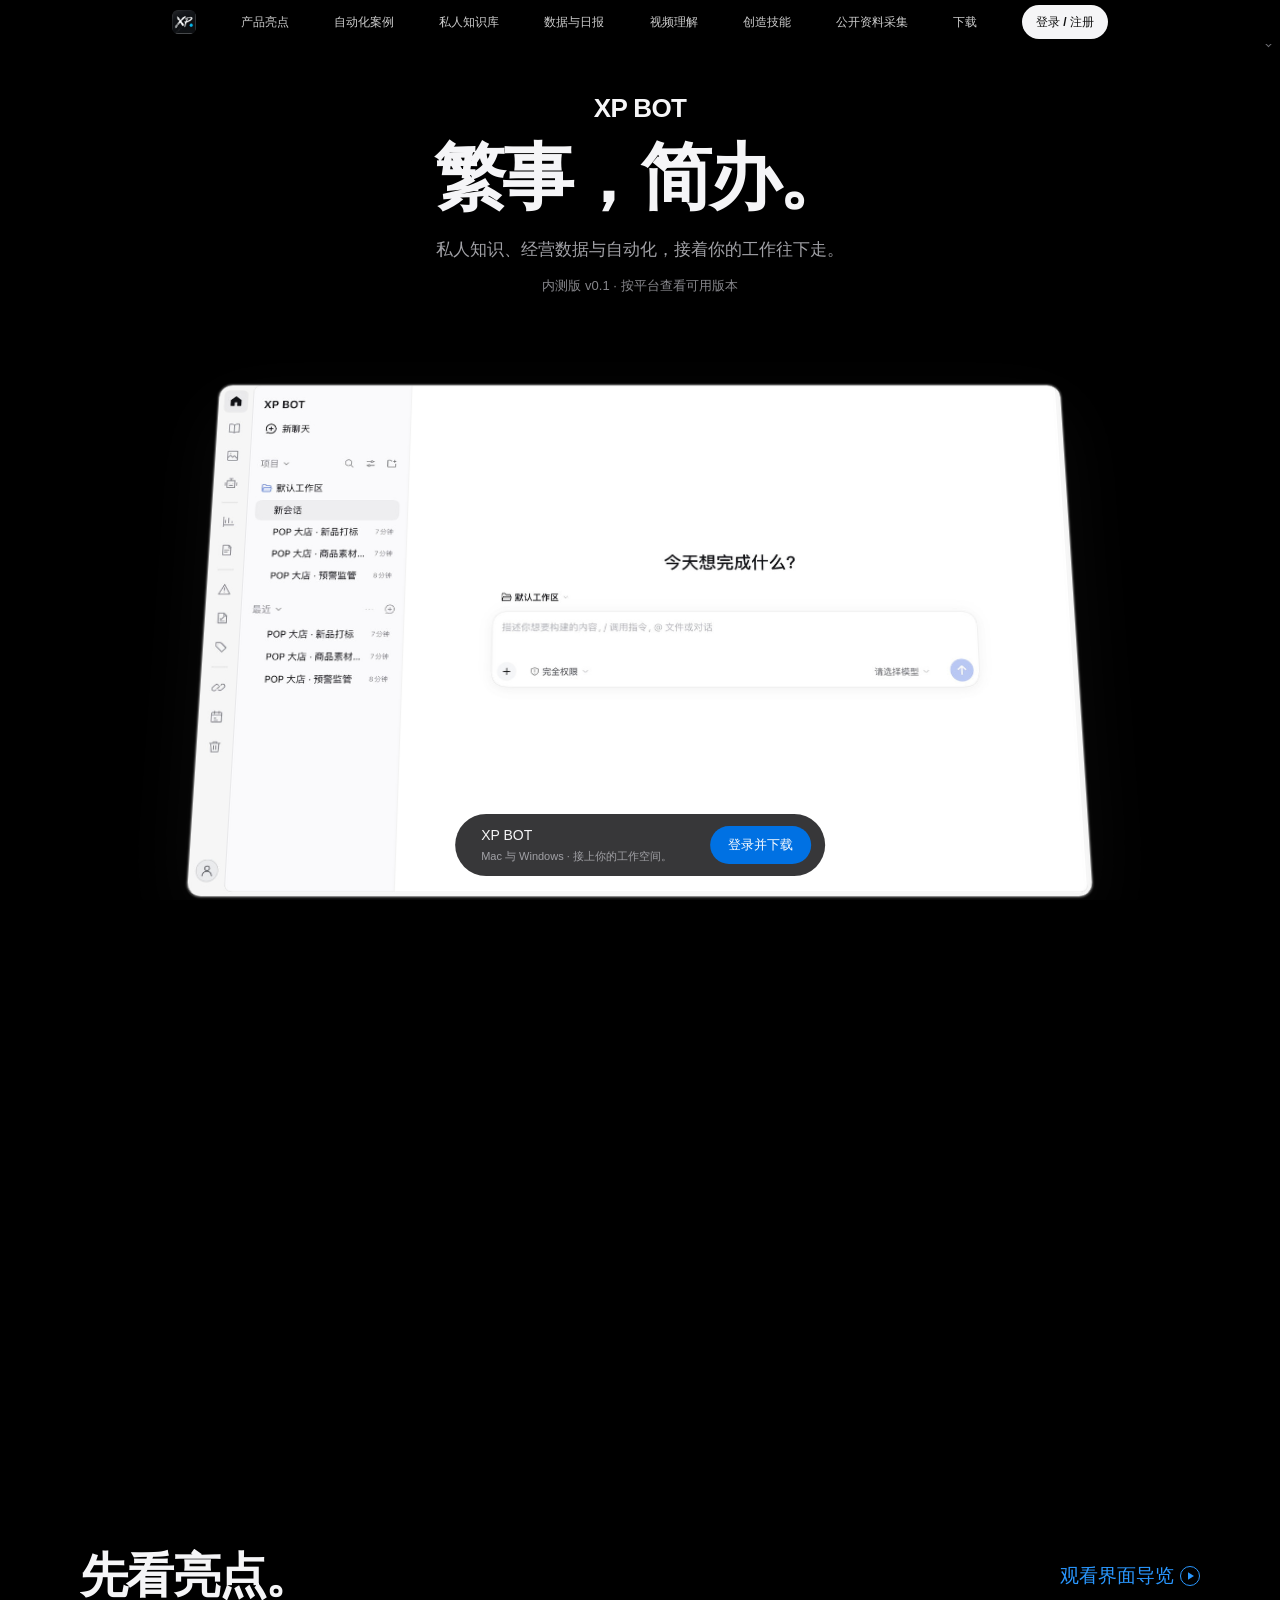
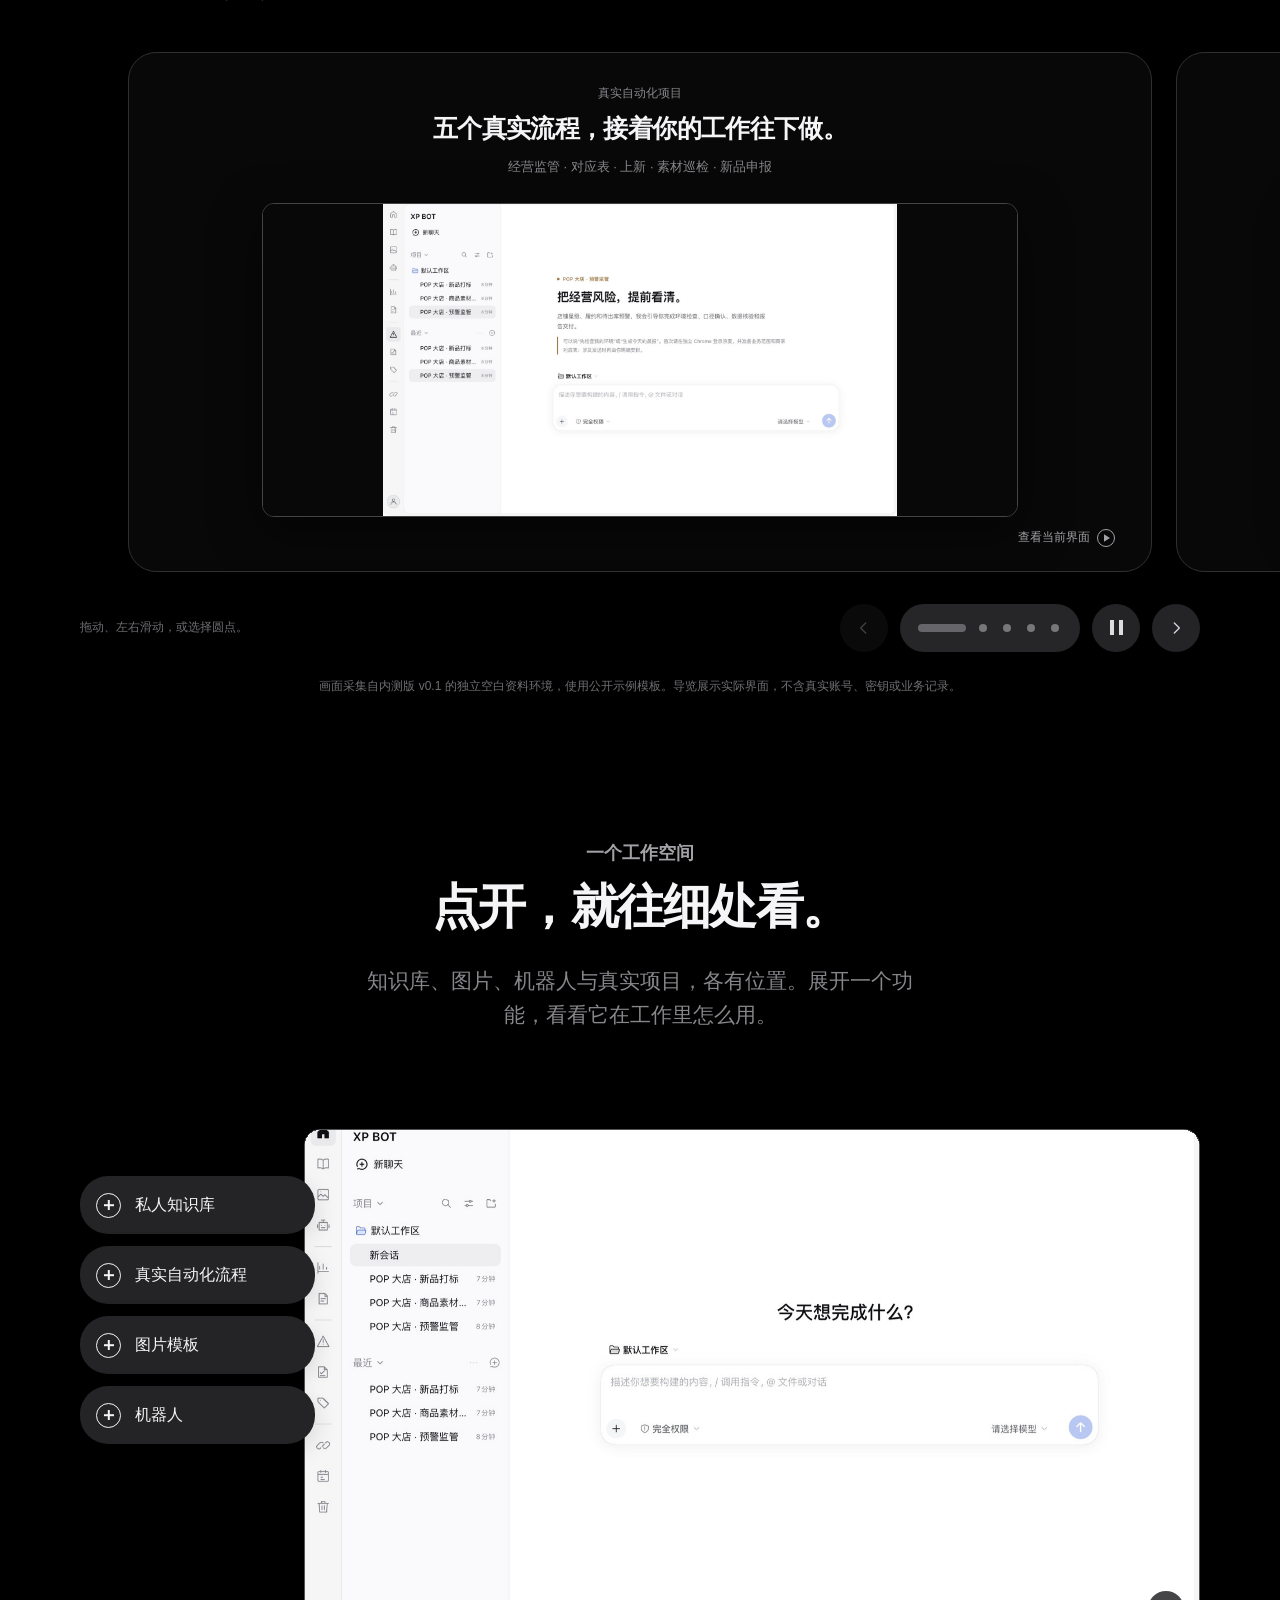
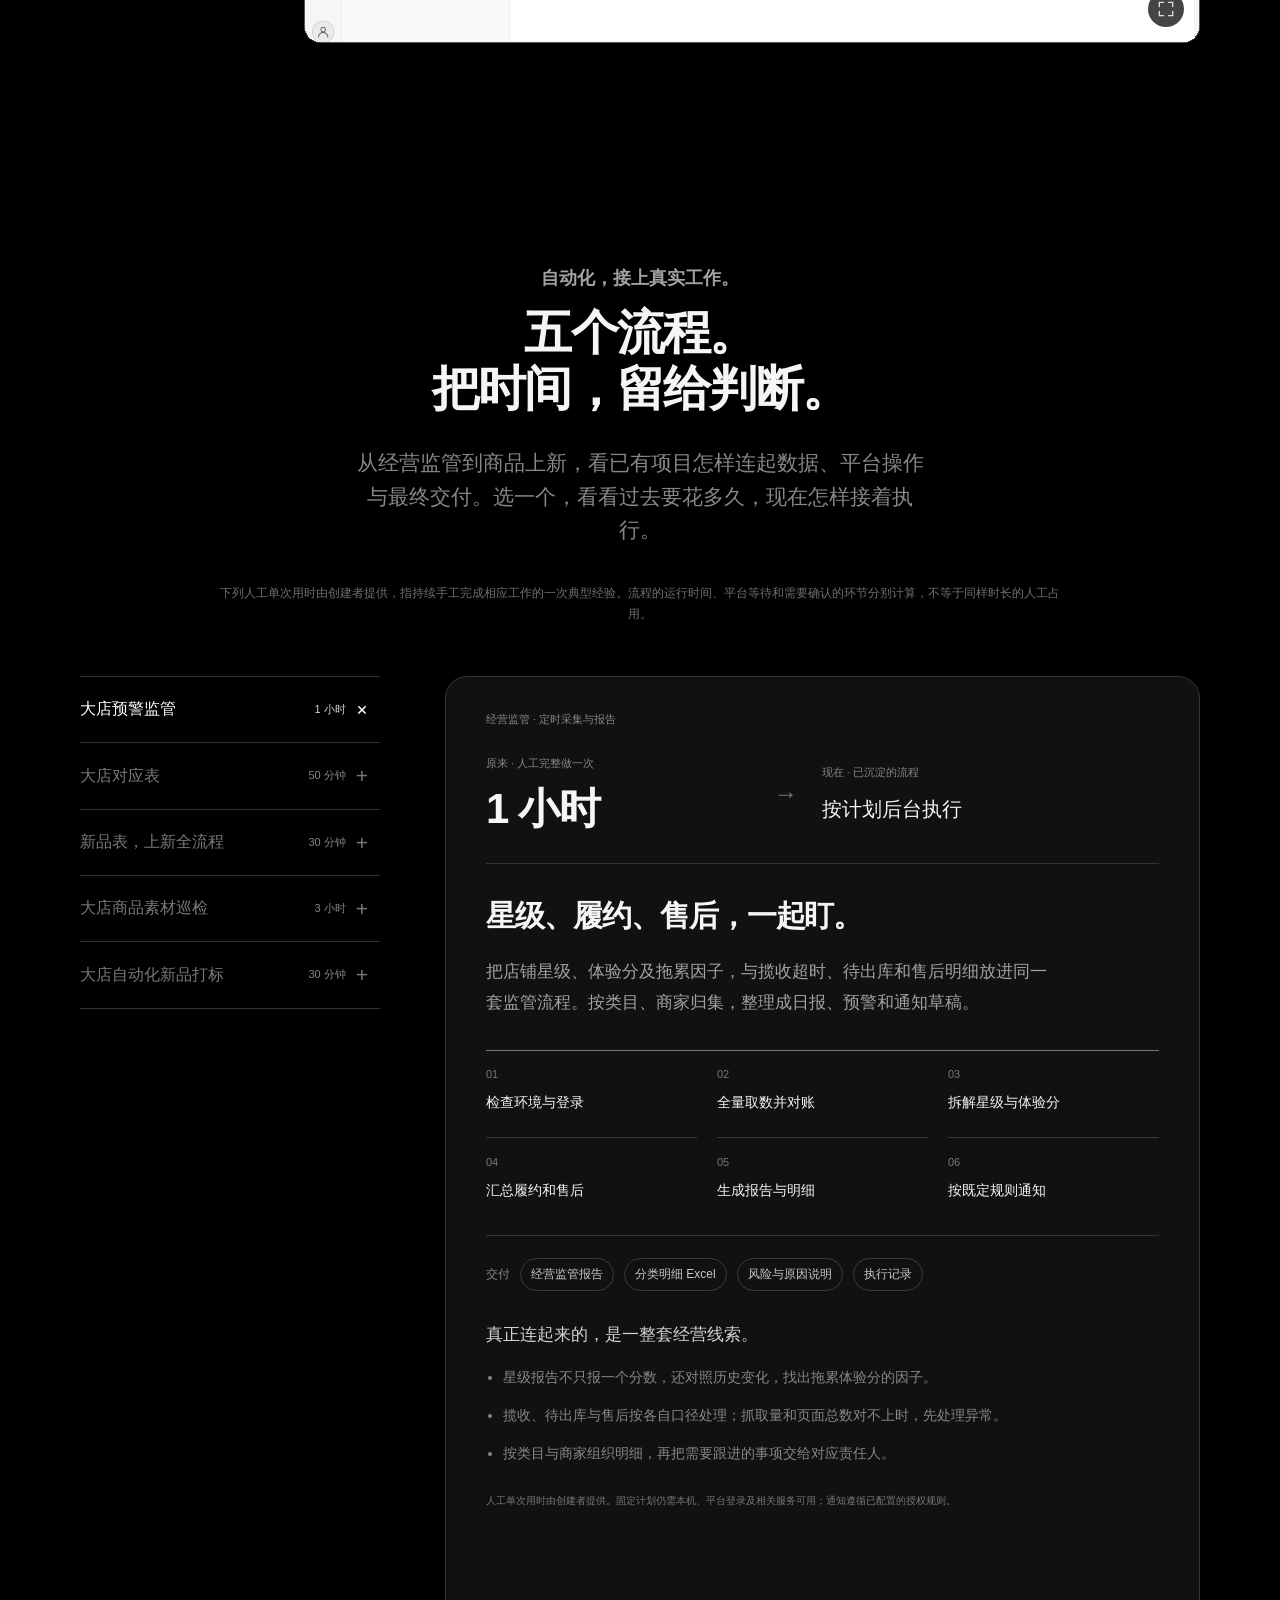
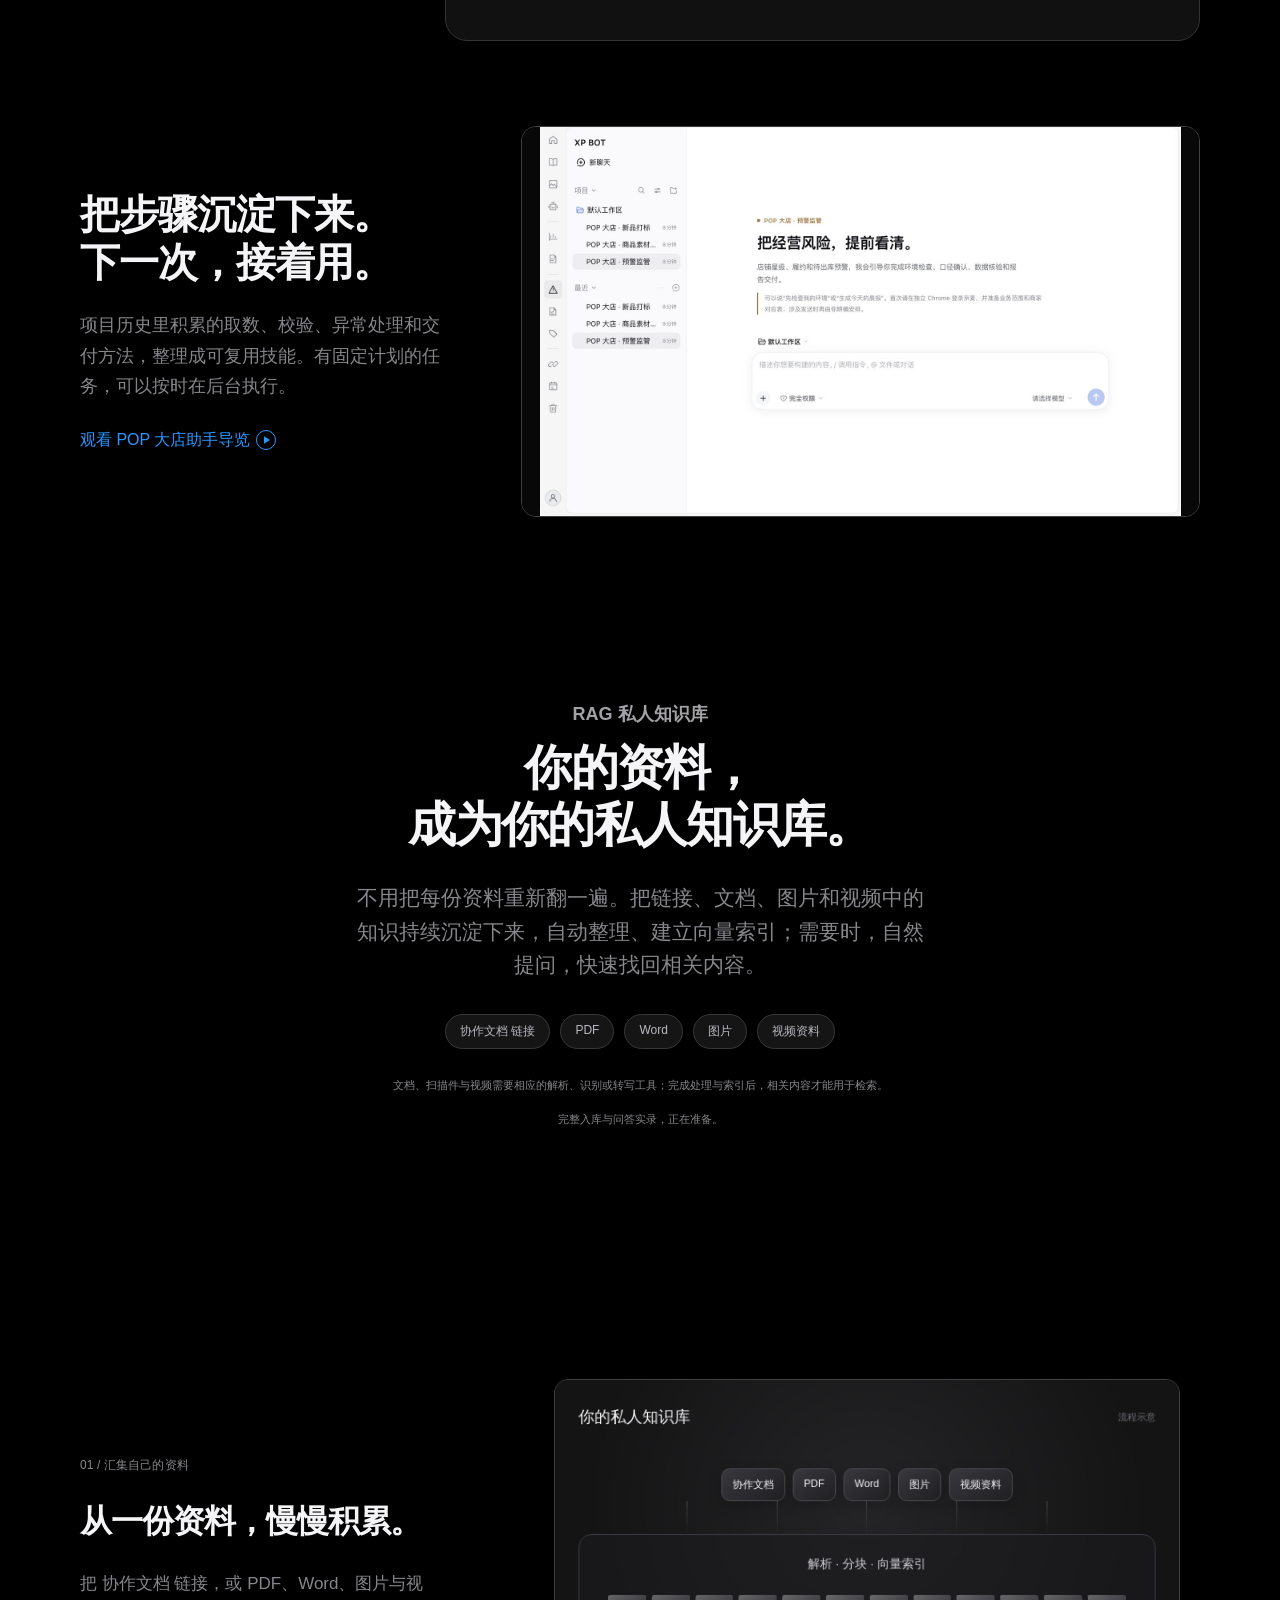
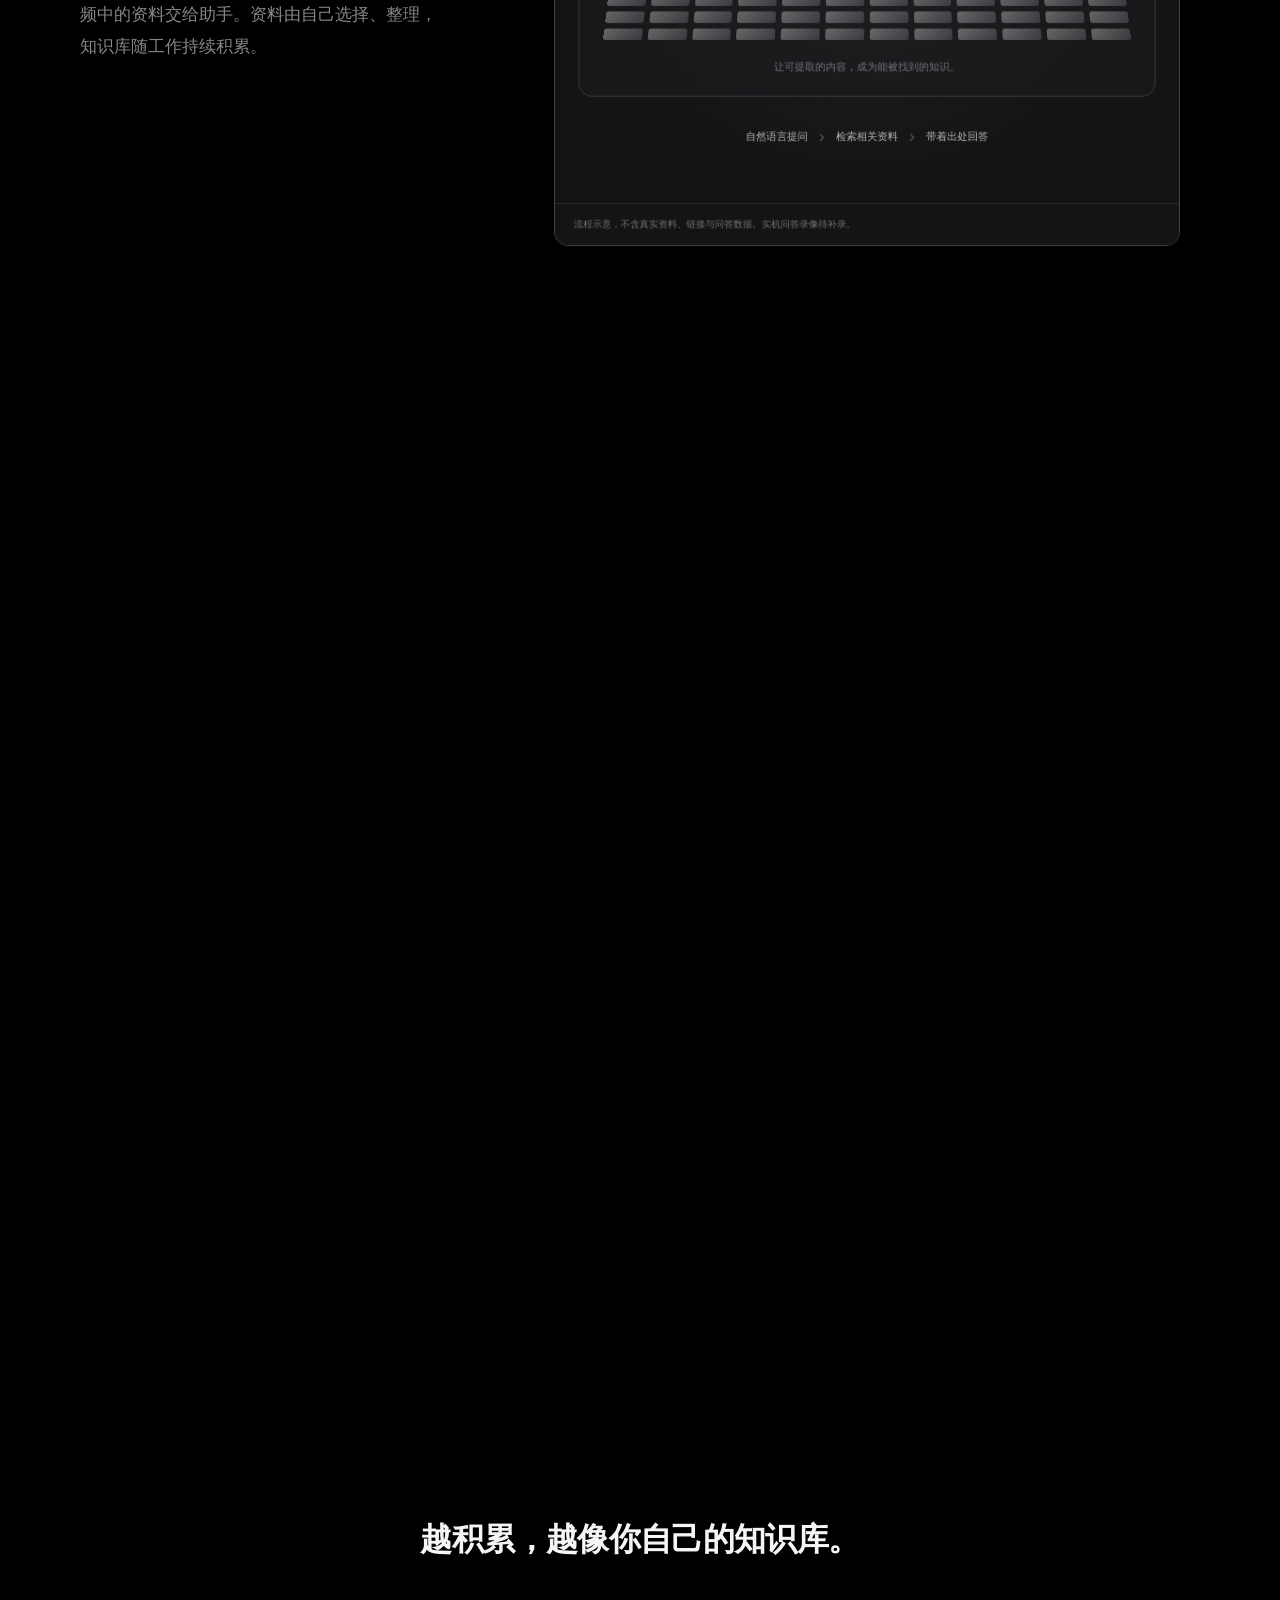
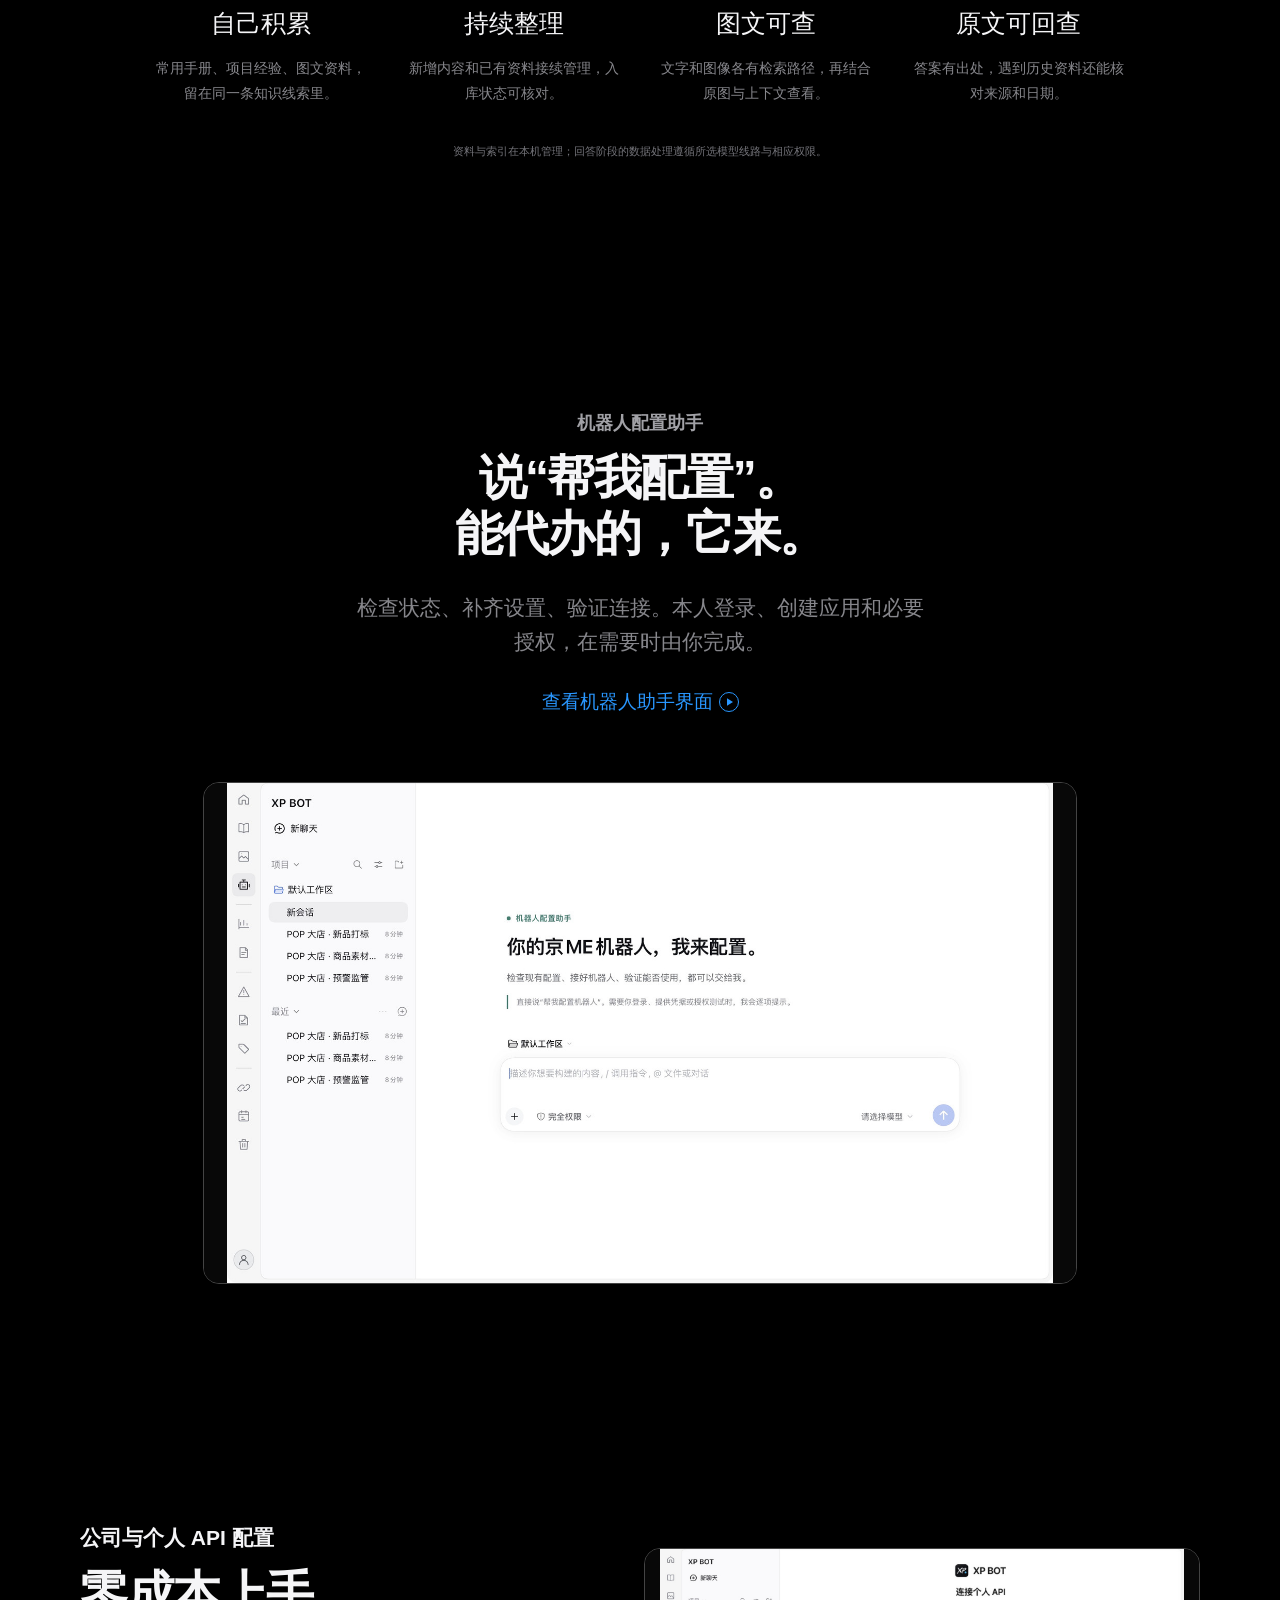
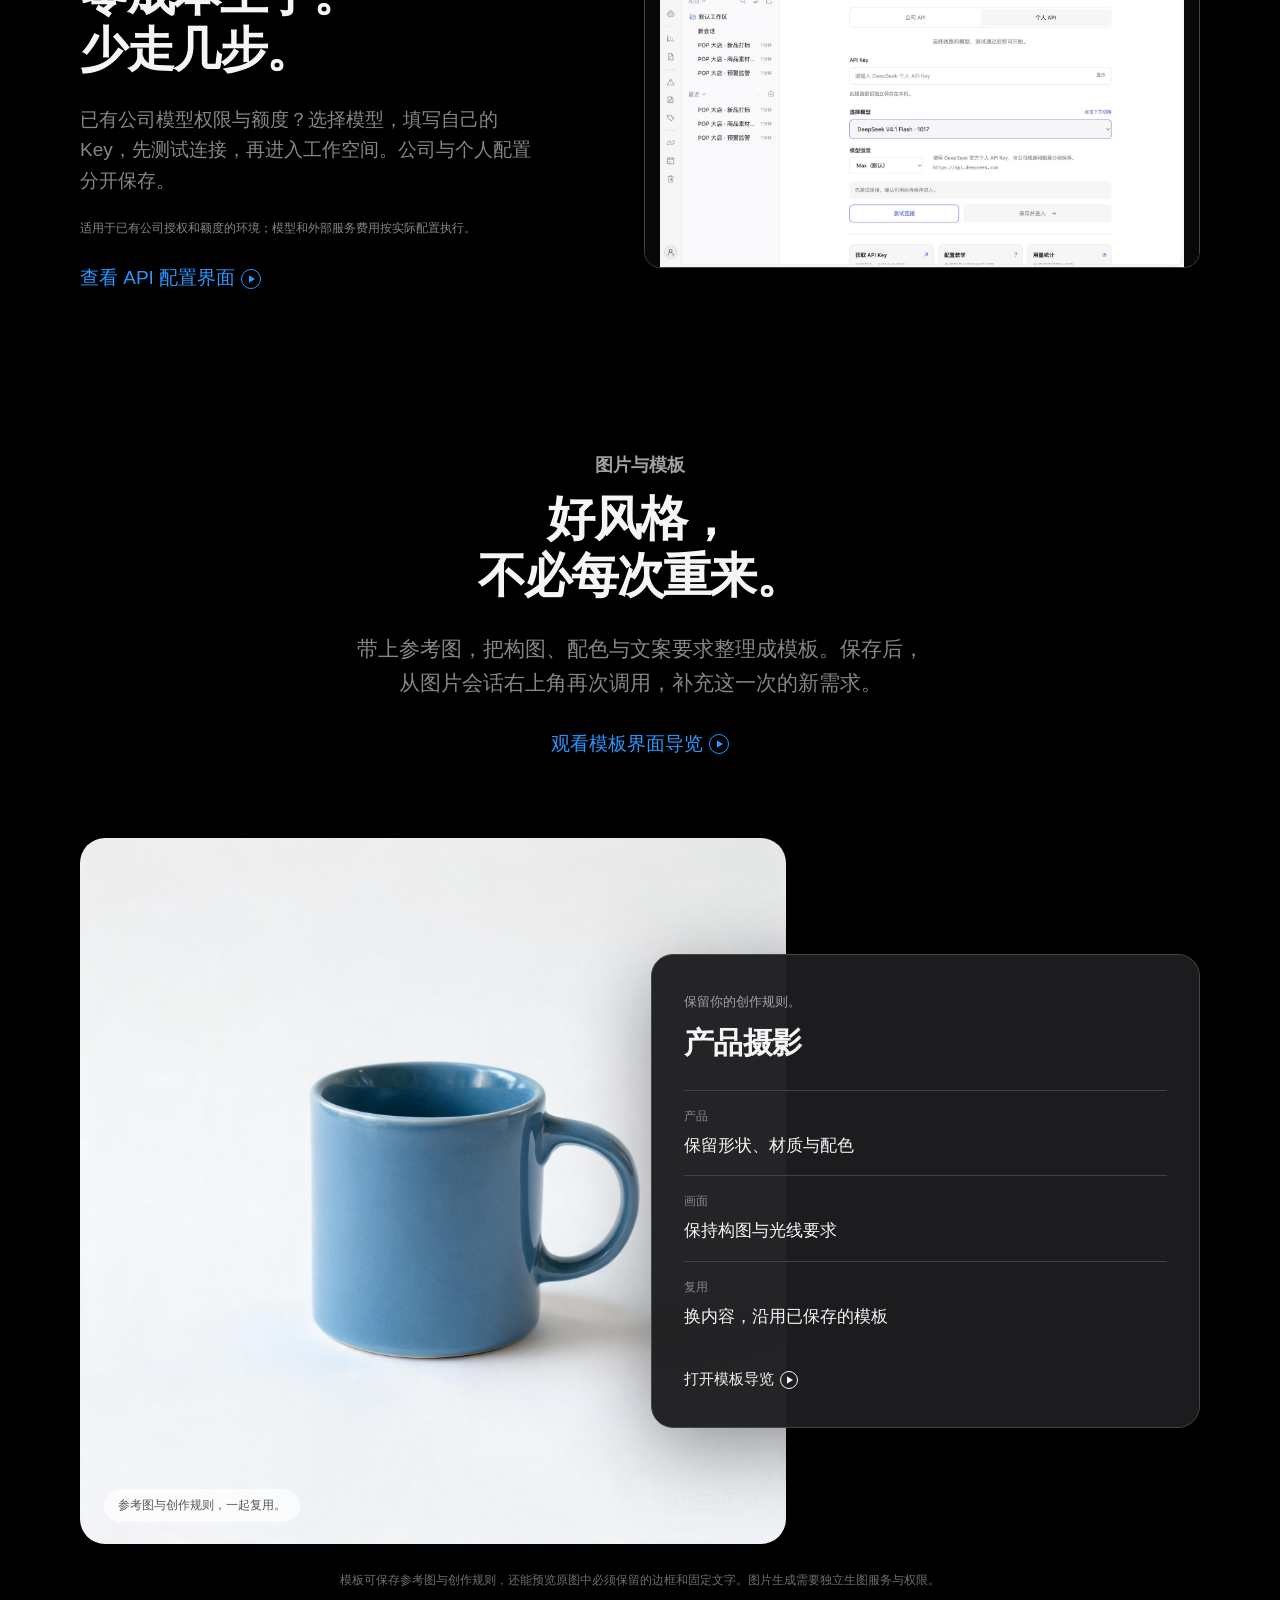
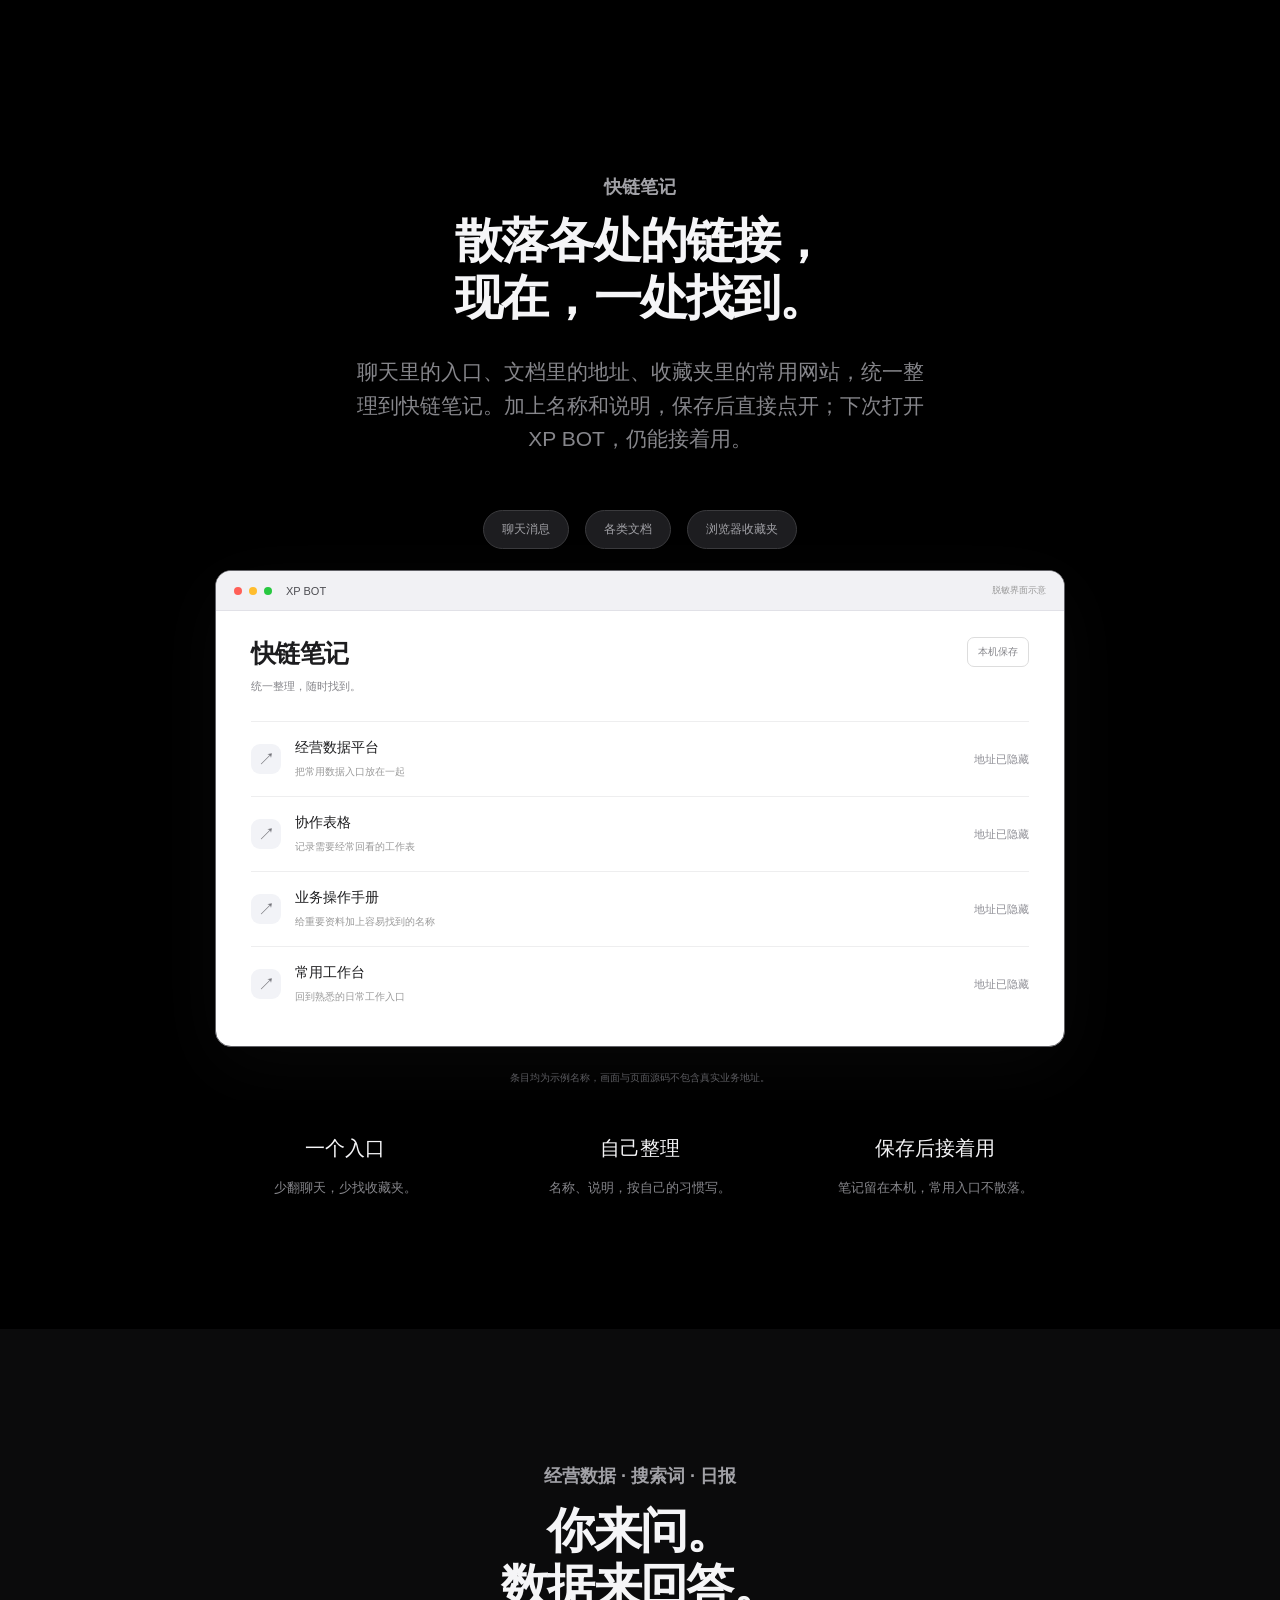
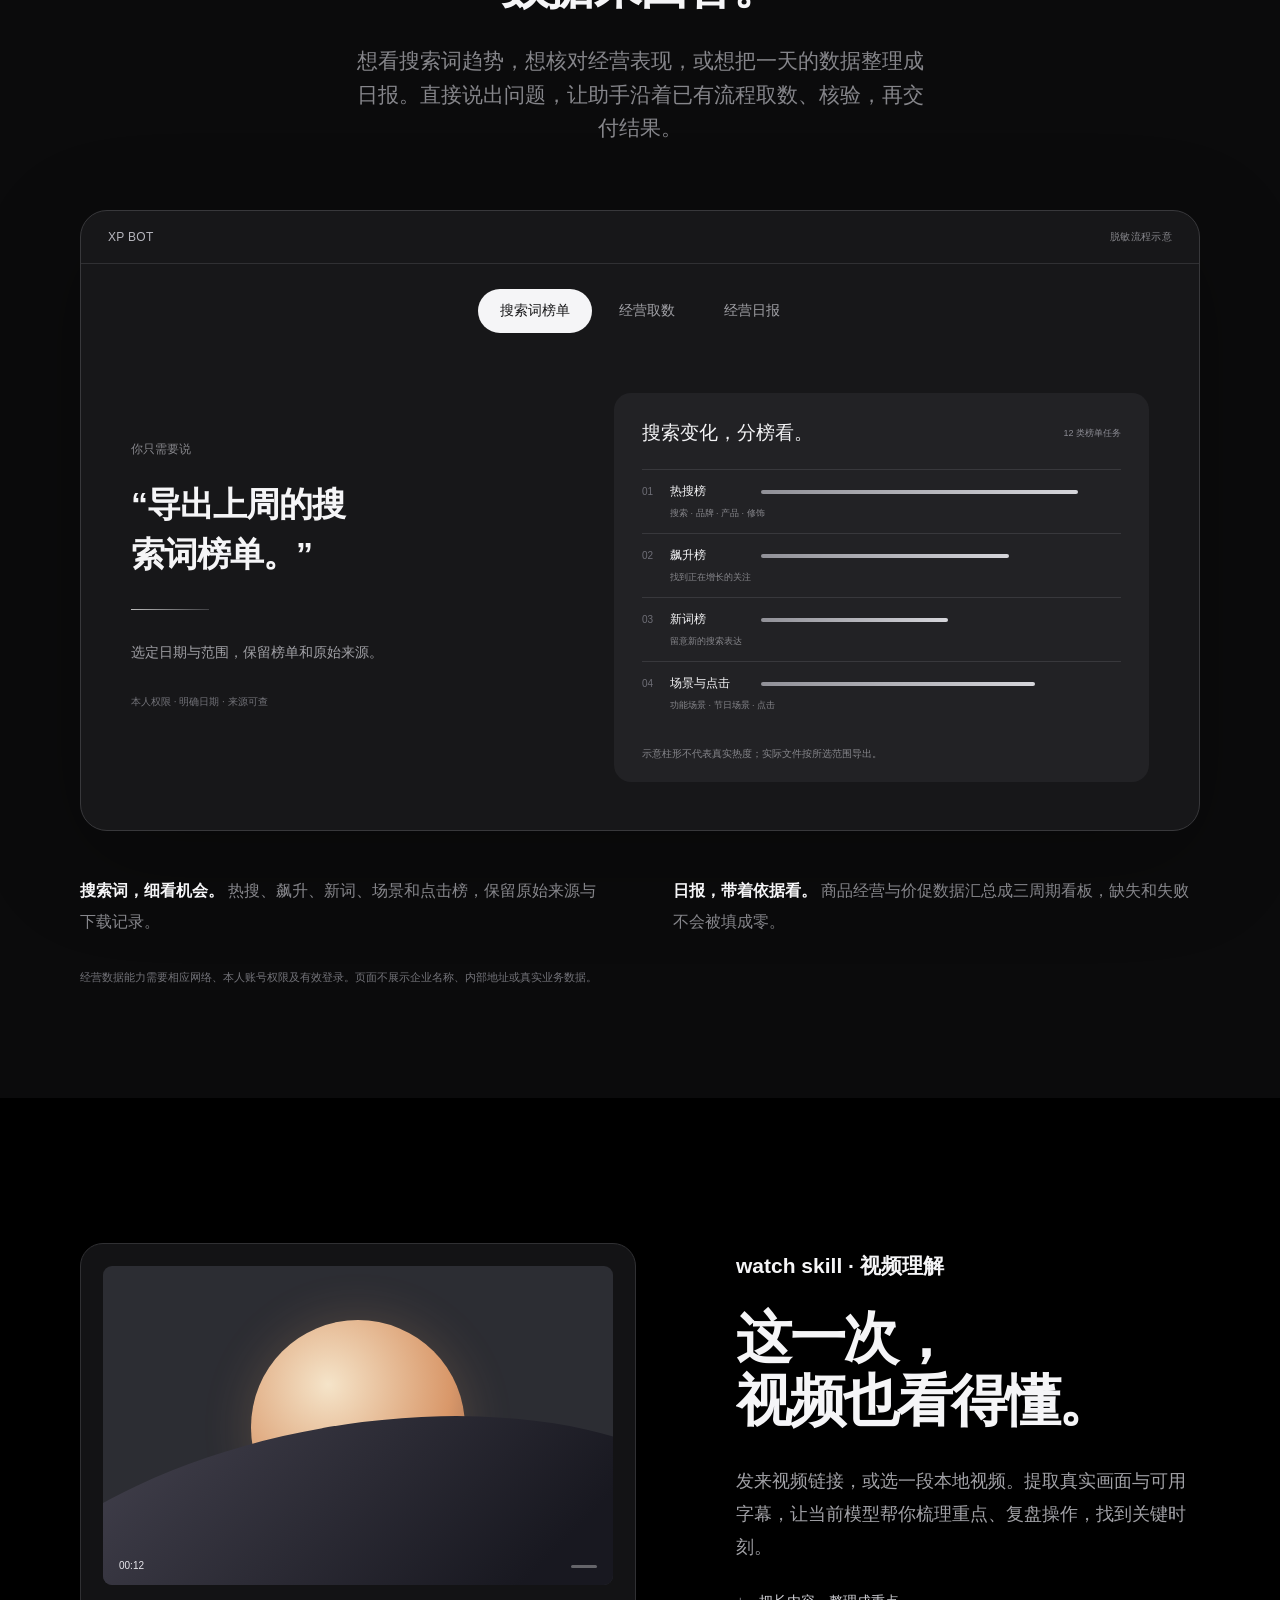
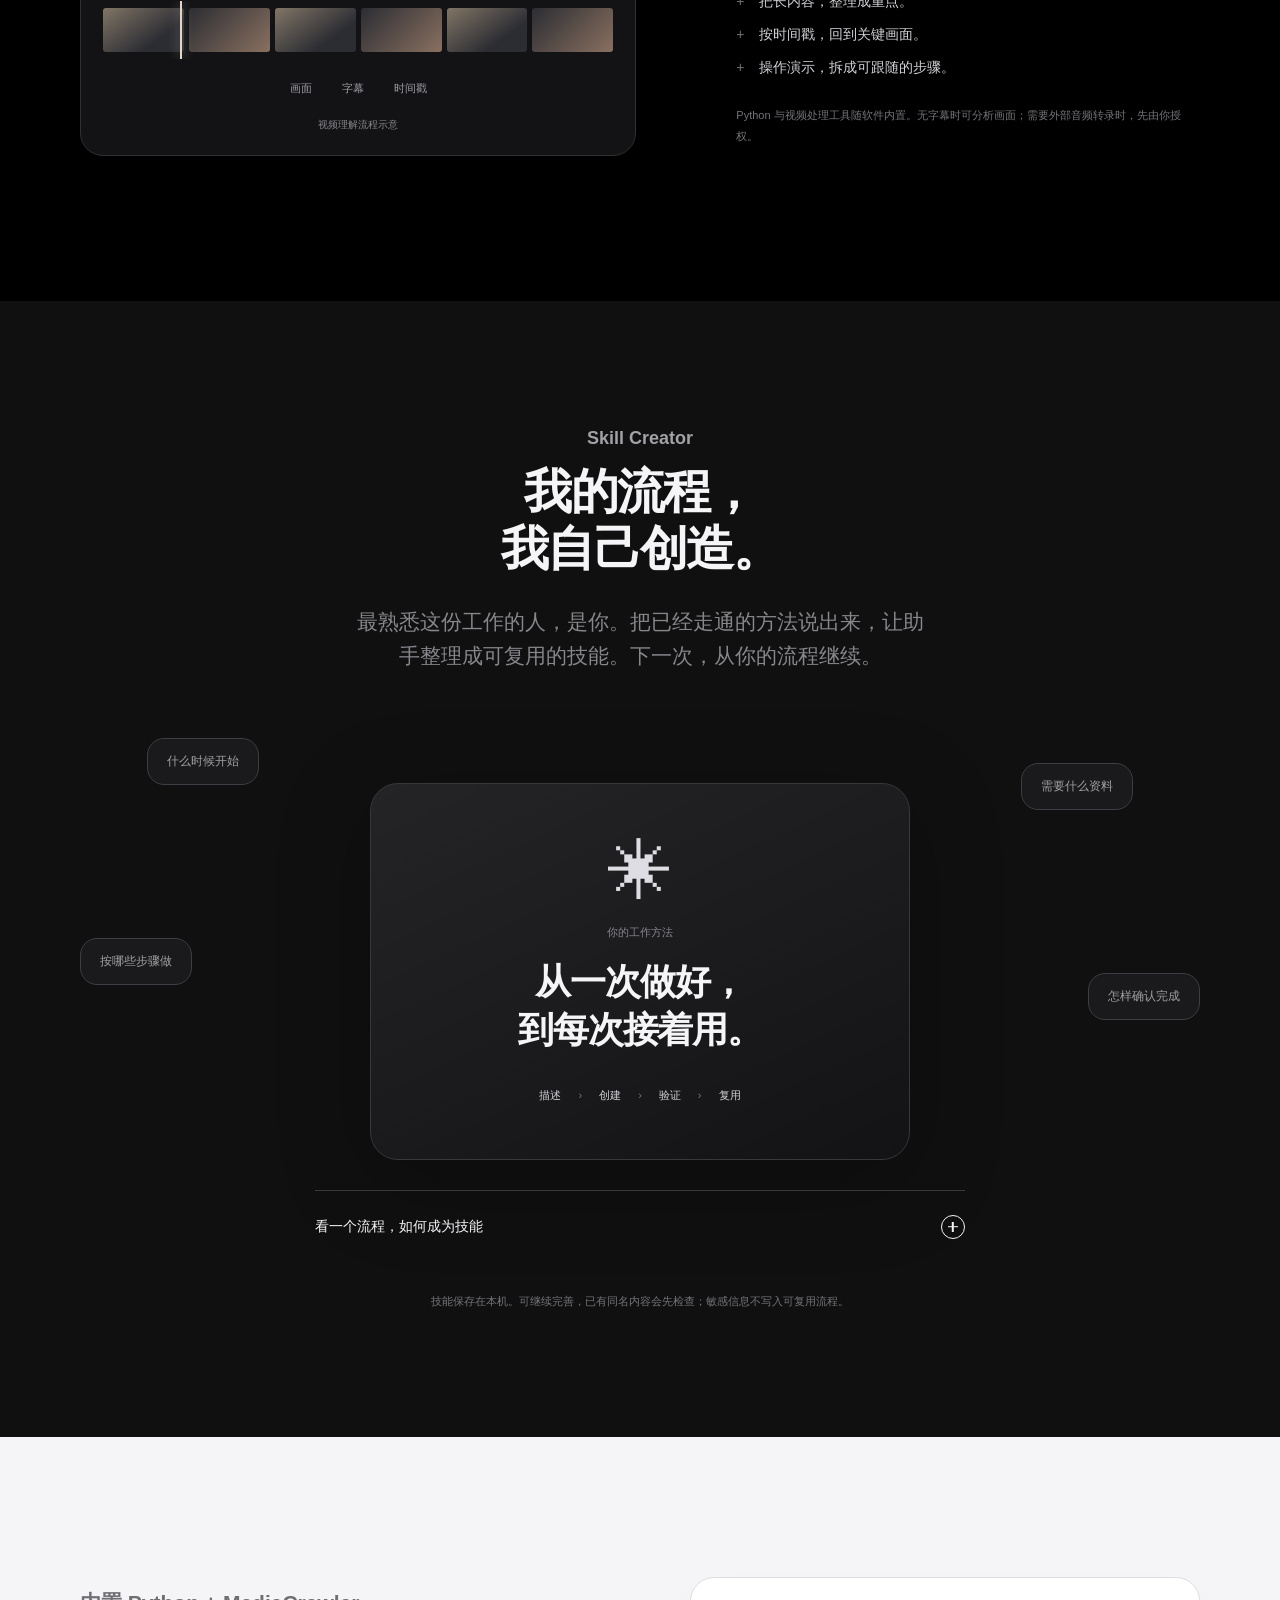
==== commit d60ac7d4: "Prepare platform-specific Windows downloads without publishing assets" ====
--- a/index.html
+++ b/index.html
@@ -25,15 +25,15 @@
   <link rel="stylesheet" href="./content.css?v=bef650712398">
   <script src="./app.js?v=659f7d258c1a" defer></script>
   <script src="./capabilities.js?v=e0f427aecb47" defer></script>
-  <link rel="stylesheet" href="./releases.css?v=4f68e5ed97a1">
-  <script type="module" src="./releases.js?v=650b3eaf4ea8"></script>
+  <link rel="stylesheet" href="./releases.css?v=3d2dbe7b5765">
+  <script type="module" src="./releases.js?v=16362a07b1fb"></script>
 </head>
 <body>
 <a class="skip-link" href="#main">跳到正文</a>
 <div class="globalnav" id="top"><nav class="globalnav-inner" aria-label="主导航"><a class="global-brand" href="#top" aria-label="XP BOT 首页"><img src="./xp-mark.png?v=0abcb6ce6641" width="24" height="24" alt="XP"></a><a class="nav-overview-link" href="#features">产品亮点</a><a href="#workflow">自动化案例</a><a href="#rag">私人知识库</a><a href="#data-assistant">数据与日报</a><a href="#watch">视频理解</a><a href="#skill-creator">创造技能</a><a href="#crawler">公开资料采集</a><a class="nav-download-link" href="#download">下载</a><a class="nav-account-link account-nav" data-account-nav href="/account/" aria-label="我的账号" aria-busy="true">我的账号</a></nav></div>
 <header class="localnav" aria-hidden="true" inert><nav class="localnav-inner" aria-label="产品导航"><a class="local-brand" href="#top">XP BOT<span>Mac 上的 AI 工作空间</span></a><div class="localnav-links"><a href="#features">概览</a><a href="#workflow">自动化案例</a><a href="#download">下载</a><a class="nav-account-link account-nav" data-account-nav href="/account/" aria-label="我的账号" aria-busy="true">我的账号</a><button class="pill-button small" data-film="overview">观看演示</button></div></nav></header>
 <main id="main">
-<section class="launch-hero" aria-labelledby="hero-title"><div class="launch-pin"><div class="launch-copy"><h1 id="hero-title" data-intro>XP BOT</h1><p class="launch-headline" data-intro><span>繁事，简办。</span></p><p class="launch-subtitle" data-intro>私人知识、经营数据与自动化，接着你的工作往下走。</p><p class="launch-availability" data-intro>内测版 v0.1 · macOS 14+ · Apple Silicon</p></div><div class="launch-product-position"><div class="launch-product-scroll"><div class="launch-product-pointer" data-parallax><div class="launch-window"><img src="./xp-overview.jpg?v=512669c10344" width="1600" height="970" alt="XP BOT 内测版 v0.1：左侧功能栏、项目与最近会话。" fetchpriority="high"><video class="inline-film hero-film" muted loop playsinline preload="none" data-src="./native-overview.mp4?v=1dd65305090f" poster="./xp-overview.jpg?v=512669c10344" aria-label="XP BOT 实机工作空间切换演示"></video><div class="window-sheen" aria-hidden="true"></div></div></div></div></div><div class="launch-dock"><div><b>XP BOT for Mac</b><span>内测版 v0.1 · 你的 Mac 工作空间。</span></div><a class="pill-button" data-account-download href="/account/#downloads">登录并下载</a></div></div></section>
+<section class="launch-hero" aria-labelledby="hero-title"><div class="launch-pin"><div class="launch-copy"><h1 id="hero-title" data-intro>XP BOT</h1><p class="launch-headline" data-intro><span>繁事，简办。</span></p><p class="launch-subtitle" data-intro>私人知识、经营数据与自动化，接着你的工作往下走。</p><p class="launch-availability" data-intro>内测版 v0.1 · 按平台查看可用版本</p></div><div class="launch-product-position"><div class="launch-product-scroll"><div class="launch-product-pointer" data-parallax><div class="launch-window"><img src="./xp-overview.jpg?v=512669c10344" width="1600" height="970" alt="XP BOT 内测版 v0.1：左侧功能栏、项目与最近会话。" fetchpriority="high"><video class="inline-film hero-film" muted loop playsinline preload="none" data-src="./native-overview.mp4?v=1dd65305090f" poster="./xp-overview.jpg?v=512669c10344" aria-label="XP BOT 实机工作空间切换演示"></video><div class="window-sheen" aria-hidden="true"></div></div></div></div></div><div class="launch-dock"><div><b>XP BOT</b><span>Mac 与 Windows · 接上你的工作空间。</span></div><a class="pill-button" data-account-download href="/account/#downloads">登录并下载</a></div></div></section>
 <section class="highlights" id="features" aria-labelledby="highlights-title"><div class="section-heading shell"><h2 id="highlights-title" data-reveal>先看亮点。</h2><button class="watch-link" data-film="overview">观看界面导览 <svg viewBox="0 0 24 24" aria-hidden="true"><path d="M9 6.5 18 12l-9 5.5Z" fill="currentColor"/></svg></button></div><div class="gallery-viewport" aria-label="可左右拖动的重点功能"><div class="gallery-track"><article class="highlight-card native-card" id="highlight-automation" role="tabpanel" aria-labelledby="dot-automation" data-kind="automation"><div class="highlight-copy"><p class="card-category">真实自动化项目</p><h3>五个真实流程，接着你的工作往下做。</h3><p class="card-subline">经营监管 · 对应表 · 上新 · 素材巡检 · 新品申报</p></div><div class="card-depth" data-parallax><div class="gallery-cinema"><video class="inline-film gallery-film" muted playsinline loop preload="none" poster="./native-poster-automation.jpg?v=54c291135e9d" data-src="./preview-automation.mp4?v=2101eace5507" aria-label="POP 大店预警、素材巡检和新品打标的当前角色界面"></video><div class="cinema-glass" aria-hidden="true"></div></div></div><button class="card-watch" data-film="automation">查看当前界面 <svg viewBox="0 0 24 24" aria-hidden="true"><path d="M9 6.5 18 12l-9 5.5Z" fill="currentColor"/></svg></button></article><article class="highlight-card native-card" id="highlight-rag" role="tabpanel" aria-labelledby="dot-rag" data-kind="rag"><div class="highlight-copy"><p class="card-category">RAG 私人知识库</p><h3>把你的资料，积累成自己的知识库。</h3><p class="card-subline">协作文档 · PDF · Word · 图片 · 视频资料</p></div><div class="card-depth" data-parallax><div class="gallery-cinema"><img class="rag-window-still" src="./xp-knowledge.png?v=263f4bda785c" width="1600" height="970" alt="XP BOT 知识库助手入口；完整问答实录待补录。"><div class="rag-card-steps" aria-hidden="true"><span>整理资料</span><i>›</i><span>向量索引</span><i>›</i><span>带依据回答</span></div><div class="cinema-glass" aria-hidden="true"></div></div></div><a class="card-watch" href="#rag">了解如何使用 <svg viewBox="0 0 24 24" aria-hidden="true"><path d="m9 5 7 7-7 7" fill="none" stroke="currentColor" stroke-width="1.6"/></svg></a></article><article class="highlight-card native-card" id="highlight-templates" role="tabpanel" aria-labelledby="dot-templates" data-kind="templates"><div class="highlight-copy"><p class="card-category">图片与模板</p><h3>好风格，保存下来，接着用。</h3><p class="card-subline">参考图 · 创作规则 · 模板保存与复用</p></div><div class="card-depth" data-parallax><div class="gallery-cinema"><video class="inline-film gallery-film" muted playsinline loop preload="none" poster="./native-poster-templates.jpg?v=197ce4e0cbc2" data-src="./preview-templates.mp4?v=4fcdbf0cf438" aria-label="图片助手、蓝杯模板编辑与保存的当前界面导览"></video><div class="cinema-glass" aria-hidden="true"></div></div></div><button class="card-watch" data-film="templates">查看当前界面 <svg viewBox="0 0 24 24" aria-hidden="true"><path d="M9 6.5 18 12l-9 5.5Z" fill="currentColor"/></svg></button></article><article class="highlight-card native-card" id="highlight-robot" role="tabpanel" aria-labelledby="dot-robot" data-kind="robot"><div class="highlight-copy"><p class="card-category">自动配置机器人</p><h3>能代办的，交给助手。需要你时，再找你。</h3><p class="card-subline">状态检查 · 配置引导 · 授权后验证</p></div><div class="card-depth" data-parallax><div class="gallery-cinema"><video class="inline-film gallery-film" muted playsinline loop preload="none" poster="./native-poster-robot.jpg?v=1343151bc215" data-src="./preview-robot.mp4?v=2f64f52940a4" aria-label="机器人配置助手的当前引导界面"></video><div class="cinema-glass" aria-hidden="true"></div></div></div><button class="card-watch" data-film="robot">查看当前界面 <svg viewBox="0 0 24 24" aria-hidden="true"><path d="M9 6.5 18 12l-9 5.5Z" fill="currentColor"/></svg></button></article><article class="highlight-card native-card" id="highlight-setup" role="tabpanel" aria-labelledby="dot-setup" data-kind="setup"><div class="highlight-copy"><p class="card-category">公司路径已内置</p><h3>用已有权限开始，少走几步。</h3><p class="card-subline">选择线路 · 配置模型 · 测试后进入</p></div><div class="card-depth" data-parallax><div class="gallery-cinema"><video class="inline-film gallery-film" muted playsinline loop preload="none" poster="./native-poster-setup.jpg?v=49b3cc94e222" data-src="./preview-setup.mp4?v=a41bae832b80" aria-label="个人 API 配置、模型选择和连接测试的当前界面"></video><div class="cinema-glass" aria-hidden="true"></div></div></div><button class="card-watch" data-film="setup">查看当前界面 <svg viewBox="0 0 24 24" aria-hidden="true"><path d="M9 6.5 18 12l-9 5.5Z" fill="currentColor"/></svg></button></article></div></div><div class="gallery-control-row shell"><span class="gallery-hint">拖动、左右滑动，或选择圆点。</span><div class="gallery-controls"><button class="gallery-arrow gallery-prev" aria-label="上一个亮点"><svg viewBox="0 0 24 24" aria-hidden="true"><path d="m14 6-6 6 6 6"/></svg></button><div class="gallery-dots" role="tablist" aria-label="XP BOT 重点功能"><button role="tab" id="dot-automation" aria-label="真实自动化项目" aria-controls="highlight-automation" aria-selected="true" tabindex="0"><span></span></button><button role="tab" id="dot-rag" aria-label="RAG 私人知识库" aria-controls="highlight-rag" aria-selected="false" tabindex="-1"><span></span></button><button role="tab" id="dot-templates" aria-label="图片与模板" aria-controls="highlight-templates" aria-selected="false" tabindex="-1"><span></span></button><button role="tab" id="dot-robot" aria-label="自动配置机器人" aria-controls="highlight-robot" aria-selected="false" tabindex="-1"><span></span></button><button role="tab" id="dot-setup" aria-label="公司路径已内置" aria-controls="highlight-setup" aria-selected="false" tabindex="-1"><span></span></button></div><button class="gallery-toggle" aria-label="暂停亮点动态演示" aria-pressed="true"><span class="pause-icon" aria-hidden="true"></span></button><button class="gallery-arrow gallery-next" aria-label="下一个亮点"><svg viewBox="0 0 24 24" aria-hidden="true"><path d="m10 6 6 6-6 6"/></svg></button></div></div><p class="media-note shell">画面采集自内测版 v0.1 的独立空白资料环境，使用公开示例模板。导览展示实际界面，不含真实账号、密钥或业务记录。</p></section>
 <section class="product-tour" aria-labelledby="tour-title"><div class="chapter-heading"><p class="eyebrow" data-reveal>一个工作空间</p><h2 id="tour-title" data-reveal>点开，就往细处看。</h2><p data-reveal>知识库、图片、机器人与真实项目，各有位置。展开一个功能，看看它在工作里怎么用。</p></div><div class="tour-stage shell"><div class="tour-viewport"><div class="tour-camera"><img id="tour-image" src="./xp-overview.jpg?v=512669c10344" width="1600" height="970" alt="XP BOT 真实工作空间" loading="lazy"></div><button class="media-expand" data-expand="tour-image" aria-label="放大查看工作空间"><svg viewBox="0 0 24 24" aria-hidden="true"><path d="M9 4H4v5m11-5h5v5M4 15v5h5m11-5v5h-5" fill="none" stroke="currentColor" stroke-width="1.6" stroke-linecap="round"/></svg></button></div><div class="tour-controls" aria-label="探索工作空间"><div class="tour-hotspot"><button class="tour-pill" data-tour="rag" aria-expanded="false"><span class="plus-icon" aria-hidden="true"></span>私人知识库</button><div class="hotspot-body"><p>把自己选定的资料持续整理、向量化，提问时快速定位相关内容，并回查依据。</p></div></div><div class="tour-hotspot"><button class="tour-pill" data-tour="automation" aria-expanded="false"><span class="plus-icon" aria-hidden="true"></span>真实自动化流程</button><div class="hotspot-body"><p>经营监管、主表维护、商品上新、素材巡检和新品申报，五个真实项目逐一展开。</p></div></div><div class="tour-hotspot"><button class="tour-pill" data-tour="templates" aria-expanded="false"><span class="plus-icon" aria-hidden="true"></span>图片模板</button><div class="hotspot-body"><p>把参考图和创作规则保存下来。换内容，沿用好风格。</p></div></div><div class="tour-hotspot"><button class="tour-pill" data-tour="robot" aria-expanded="false"><span class="plus-icon" aria-hidden="true"></span>机器人</button><div class="hotspot-body"><p>能自动配置的由助手完成，需要你登录或授权时再提示。</p></div></div></div></div></section>
 <section class="project-chapter" id="workflow" aria-labelledby="workflow-title"><div class="chapter-heading"><p class="eyebrow" data-reveal>自动化，接上真实工作。</p><h2 id="workflow-title" data-reveal>五个流程。<br>把时间，留给判断。</h2><p data-reveal>从经营监管到商品上新，看已有项目怎样连起数据、平台操作与最终交付。选一个，看看过去要花多久，现在怎样接着执行。</p></div><div class="project-intro shell"><p class="case-source">下列人工单次用时由创建者提供，指持续手工完成相应工作的一次典型经验。流程的运行时间、平台等待和需要确认的环节分别计算，不等于同样时长的人工占用。</p></div><div class="case-browser shell"><div class="case-tabs" role="tablist" aria-label="五个真实自动化项目" aria-orientation="vertical"><button role="tab" id="case-tab-warning" data-case="warning" aria-selected="true" aria-controls="case-detail" tabindex="0"><span>大店预警监管</span><small>1 小时</small><span class="case-smallplus" aria-hidden="true">+</span></button><button role="tab" id="case-tab-mapping" data-case="mapping" aria-selected="false" aria-controls="case-detail" tabindex="-1"><span>大店对应表</span><small>50 分钟</small><span class="case-smallplus" aria-hidden="true">+</span></button><button role="tab" id="case-tab-newproduct" data-case="newproduct" aria-selected="false" aria-controls="case-detail" tabindex="-1"><span>新品表，上新全流程</span><small>30 分钟</small><span class="case-smallplus" aria-hidden="true">+</span></button><button role="tab" id="case-tab-materials" data-case="materials" aria-selected="false" aria-controls="case-detail" tabindex="-1"><span>大店商品素材巡检</span><small>3 小时</small><span class="case-smallplus" aria-hidden="true">+</span></button><button role="tab" id="case-tab-tagging" data-case="tagging" aria-selected="false" aria-controls="case-detail" tabindex="-1"><span>大店自动化新品打标</span><small>30 分钟</small><span class="case-smallplus" aria-hidden="true">+</span></button></div><div class="case-detail" id="case-detail" role="tabpanel" aria-labelledby="case-tab-warning" tabindex="0"><p class="case-category">经营监管 · 定时采集与报告</p><div class="case-timing"><div><span>原来 · 人工完整做一次</span><strong>1 小时</strong></div><i aria-hidden="true">→</i><div><span>现在 · 已沉淀的流程</span><b>按计划后台执行</b></div></div><h3>星级、履约、售后，一起盯。</h3><p class="case-description">把店铺星级、体验分及拖累因子，与揽收超时、待出库和售后明细放进同一套监管流程。按类目、商家归集，整理成日报、预警和通知草稿。</p><ol class="case-flow"><li><span>01</span><b>检查环境与登录</b></li><li><span>02</span><b>全量取数并对账</b></li><li><span>03</span><b>拆解星级与体验分</b></li><li><span>04</span><b>汇总履约和售后</b></li><li><span>05</span><b>生成报告与明细</b></li><li><span>06</span><b>按既定规则通知</b></li></ol><div class="case-outputs"><span>交付</span><b>经营监管报告</b><b>分类明细 Excel</b><b>风险与原因说明</b><b>执行记录</b></div><div class="case-experience"><h4>真正连起来的，是一整套经营线索。</h4><ul><li>星级报告不只报一个分数，还对照历史变化，找出拖累体验分的因子。</li><li>揽收、待出库与售后按各自口径处理；抓取量和页面总数对不上时，先处理异常。</li><li>按类目与商家组织明细，再把需要跟进的事项交给对应责任人。</li></ul></div><p class="case-note">人工单次用时由创建者提供。固定计划仍需本机、平台登录及相关服务可用；通知遵循已配置的授权规则。</p></div></div><div class="project-film shell"><div><h3>把步骤沉淀下来。<br>下一次，接着用。</h3><p>项目历史里积累的取数、校验、异常处理和交付方法，整理成可复用技能。有固定计划的任务，可以按时在后台执行。</p><button class="watch-link" data-film="automation">观看 POP 大店助手导览 <svg viewBox="0 0 24 24" aria-hidden="true"><path d="M9 6.5 18 12l-9 5.5Z" fill="currentColor"/></svg></button></div><div class="project-film-window" data-parallax><video class="inline-film" muted loop playsinline preload="none" data-src="./native-automation.mp4?v=2101eace5507" poster="./native-poster-automation.jpg?v=54c291135e9d" aria-label="POP 大店三个角色的当前引导界面"></video></div></div></section>
@@ -65,9 +65,9 @@
 <section class="crawler-chapter" id="crawler" aria-labelledby="crawler-title"><div class="crawler-layout shell"><div class="crawler-copy"><p class="eyebrow" data-reveal>内置 Python + MediaCrawler</p><h2 id="crawler-title" data-reveal>让爬虫，<br>不再困难。</h2><p>告诉助手平台、关键词和需要的范围。运行环境已经准备好，从公开资料采集，接着完成清洗、分析与导出。</p><p class="crawler-statement">把环境准备，留给软件。<br>把问题和判断，留给自己。</p><div class="runtime-badges"><span>Python 已内置</span><span>独立浏览器</span><span>结果留在本机</span></div><p class="feature-footnote">平台登录与验证码由本人完成。MediaCrawler 遵循上游非商业学习研究许可，访问范围与可用性以来源平台为准。</p></div><div class="crawl-route" data-feature-demo><div class="crawl-query"><span>公开资料采集</span><p>关键词 / 链接 / 作者</p></div><div class="route-stream" aria-hidden="true"><i></i><i></i><i></i></div><div class="crawl-processing"><span>采集</span><i>›</i><span>清洗</span><i>›</i><span>分析</span></div><div class="crawl-table"><div><b>来源</b><b>日期</b><b>内容摘要</b></div><div><span>公开页面 A</span><span>按范围</span><i></i></div><div><span>公开页面 B</span><span>按范围</span><i></i></div><div><span>公开页面 C</span><span>按范围</span><i></i></div></div><p class="demo-caption">采集流程示意 · 非真实采集结果</p><button class="replay-route" type="button">重播流程示意 <span aria-hidden="true">↻</span></button></div></div></section>
 
 <section class="capabilities shell" id="capabilities" aria-labelledby="capabilities-title"><div class="section-heading"><h2 id="capabilities-title" data-reveal>还有这些，<br>让工作接得上。</h2></div><div class="capability-grid"><details class="capability-card"><summary>电脑状态排查<span class="details-icon" aria-hidden="true"></span></summary><p>以前需要理解内存、磁盘和进程指标。现在用普通语言描述卡顿现象，助手读取资源状态、解释可能原因并给出处理建议，降低排查的专业门槛。</p></details><details><summary><span>Skill Creator · 创造技能</span><span class="plus-icon" aria-hidden="true"></span></summary><p>从 Skills 打开“创建我的技能”，用自然语言描述工作方法。助手整理输入、步骤与结果，创建后验证，再加入自己的技能库。</p></details><details><summary><span>文件与图片交付</span><span class="plus-icon" aria-hidden="true"></span></summary><p>文件以可点击链接或卡片交付。图片留在会话中，支持查看、保存与侧栏预览。</p></details><details><summary><span>快链笔记</span><span class="plus-icon" aria-hidden="true"></span></summary><p>记录常用入口与工作线索，支持编辑、完成状态及自动保存。</p></details><details><summary><span>项目与全局置顶</span><span class="plus-icon" aria-hidden="true"></span></summary><p>把长期工作放进项目，把常用会话置顶。展开、折叠与搜索，让线索回到眼前。</p></details><details><summary><span>多模型与线路管理</span><span class="plus-icon" aria-hidden="true"></span></summary><p>使用已有权限接入合适的模型。公司与个人配置独立保存，先测试再进入。</p></details><details><summary><span>定时任务与记录</span><span class="plus-icon" aria-hidden="true"></span></summary><p>查看任务来源、周期、状态和记录。关闭时保留计划，需要时确认重新开启。</p></details></div></section>
-<section class="beta-chapter shell" aria-labelledby="beta-title"><div><p class="eyebrow">内测版 v0.1</p><h2 id="beta-title">用自己的账号，<br>接上自己的工作。</h2><p>从一个普通对话开始。需要图片、知识或业务流程时，切换对应助手，缺什么就由它引导你补齐。</p><a class="watch-link" href="/help/">查看安装与使用指南 <span aria-hidden="true">↗</span></a></div><ol><li><span>01</span><div><h3>登录、资料与更新，一处管理。</h3><p>官网和客户端使用同一账号。设置显示 ID 与头像，接收新版提醒，提交私密反馈。</p></div></li><li><span>02</span><div><h3>让功能，按你的习惯排列。</h3><p>左侧功能栏可在设置里自选和排序。置顶、项目和最近会话，都能展开或收起。</p></div></li><li><span>03</span><div><h3>干净开始，资料留给自己。</h3><p>预置软件说明与操作流程。聊天、个人文档、历史业务数据与登录凭据，由你在本机管理。</p></div></li></ol></section><section class="download" id="download" aria-labelledby="download-title" data-release-panel><div class="shell"><img src="./xp-icon.png?v=6a498b063921" class="download-icon" width="112" height="112" alt="XP BOT 应用图标" loading="lazy"><p class="eyebrow" data-release-status>XP BOT for Mac</p><h2 id="download-title">好工作，接着来。</h2><p class="download-intro" data-release-description>注册并验证邮箱，登录后下载 Mac 内测版。自己的模型 API、自己的本机工作空间。</p><button class="download-pending" data-release-pending disabled>安装包准备中</button><div class="release-actions" data-release-actions></div><button class="release-retry" data-release-retry hidden>重新连接</button><p class="release-install-note">当前内测包采用本地签名，尚未完成 Apple 公证。首次打开请核对来源并按系统提示确认。图片语义检索模型首次启用时另行下载，约 717 MB。</p><details class="release-details" data-release-details hidden><summary>更新说明与安装包校验</summary><p class="release-notes" data-release-notes></p><pre class="release-checksums" data-release-checksums></pre></details><p class="download-account-links"><a href="/help/">安装与使用指南</a><a href="/account/">管理账号</a><a href="/account/#feedback">提交私密反馈</a></p><dl class="release-facts"><div><dt>当前阶段</dt><dd data-release-stage>内测版 v0.1</dd></div><div><dt>构建环境</dt><dd data-release-platforms data-release-minimum-os="14.0+">macOS 14.0+ · Apple Silicon</dd></div><div><dt>Windows</dt><dd>尚未发布</dd></div></dl></div></section>
+<section class="beta-chapter shell" aria-labelledby="beta-title"><div><p class="eyebrow">内测版 v0.1</p><h2 id="beta-title">用自己的账号，<br>接上自己的工作。</h2><p>从一个普通对话开始。需要图片、知识或业务流程时，切换对应助手，缺什么就由它引导你补齐。</p><a class="watch-link" href="/help/">查看安装与使用指南 <span aria-hidden="true">↗</span></a></div><ol><li><span>01</span><div><h3>登录、资料与更新，一处管理。</h3><p>官网和客户端使用同一账号。设置显示 ID 与头像，接收新版提醒，提交私密反馈。</p></div></li><li><span>02</span><div><h3>让功能，按你的习惯排列。</h3><p>左侧功能栏可在设置里自选和排序。置顶、项目和最近会话，都能展开或收起。</p></div></li><li><span>03</span><div><h3>干净开始，资料留给自己。</h3><p>预置软件说明与操作流程。聊天、个人文档、历史业务数据与登录凭据，由你在本机管理。</p></div></li></ol></section><section class="download" id="download" aria-labelledby="download-title" data-release-panel><div class="shell"><img src="./xp-icon.png?v=6a498b063921" class="download-icon" width="112" height="112" alt="XP BOT 应用图标" loading="lazy"><p class="eyebrow" data-release-status>XP BOT</p><h2 id="download-title">好工作，接着来。</h2><p class="download-intro" data-release-description role="status" aria-live="polite">选择 Mac 或 Windows，查看当前可用的内测安装包。</p><label class="release-target"><span>选择下载版本</span><select data-release-target aria-label="选择下载版本"><option value="darwin">Mac 内测版</option><option value="win32-x64">Windows x64 内测版</option><option value="win32-arm64">Windows ARM64</option></select></label><p class="release-target-note" data-release-target-note></p><button class="download-pending" data-release-pending disabled>安装包准备中</button><div class="release-actions" data-release-actions></div><button class="release-retry" data-release-retry hidden>重新连接</button><p class="release-install-note" data-release-install-note>先完成当前任务并退出 XP BOT，再按所选版本的安装说明操作。</p><details class="release-details" data-release-details hidden><summary>更新说明与安装包校验</summary><p class="release-notes" data-release-notes></p><pre class="release-checksums" data-release-checksums></pre></details><p class="download-account-links"><a href="/help/">安装与使用指南</a><a href="/account/">管理账号</a><a href="/account/#feedback">提交私密反馈</a></p><dl class="release-facts"><div><dt>当前阶段</dt><dd data-release-stage>内测版 v0.1</dd></div><div><dt>适用平台</dt><dd data-release-platforms data-release-minimum-os="14.0+">macOS 14.0+ · Apple Silicon</dd></div><div><dt>下载版本</dt><dd>按所选平台与架构提供</dd></div></dl></div></section>
 <section class="faq" id="faq" aria-labelledby="faq-title"><div class="shell"><h2 id="faq-title">你可能还想知道。</h2><div class="faq-list">
-      <details><summary>现在可以下载 XP BOT 吗？<span class="details-icon" aria-hidden="true"></span></summary><div class="faq-answer"><p data-release-faq>Mac 内测版通过官网账号提供。注册并完成邮箱验证，登录后查看当前可用的安装包。当前支持 macOS 14 或更新版本的 Apple Silicon Mac。Intel 和 Windows 版本尚未发布。</p></div></details>
+      <details><summary>现在可以下载 XP BOT 吗？<span class="details-icon" aria-hidden="true"></span></summary><div class="faq-answer"><p data-release-faq>选择 Mac、Windows x64 或 Windows ARM64，查看该平台当前可用的版本。注册并验证邮箱后登录下载；尚未发布的版本不会提供下载入口。</p></div></details>
       <details><summary>需要自己准备模型 API 吗？<span class="details-icon" aria-hidden="true"></span></summary><div class="faq-answer"><p>需要。使用聊天能力前，请在应用设置中配置你有权使用的模型 API 并测试连接。图片生成还需要独立的生图服务与权限。服务可用性与费用以对应服务商为准。</p></div></details>
       <details><summary>知识库和机器人可以直接使用吗？<span class="details-icon" aria-hidden="true"></span></summary><div class="faq-answer"><p>需要先完成相应配置。知识库随包提供本机运行环境和文字检索模型，预置软件与功能手册；图片语义检索模型首次启用时下载到本机。导入外部资料和使用工作机器人，需要本人账号、应用凭据及相应授权。进入助手界面不会自动发送消息。</p></div></details>
       <details><summary>后台托管后，电脑关机还会执行吗？<span class="details-icon" aria-hidden="true"></span></summary><div class="faq-answer"><p>本机运行的自动化，需要电脑和相应服务保持可用。后台按计划执行可以减少手工操作，但不等于电脑关机后仍会执行。请按任务的实际运行环境安排计划。</p></div></details><details><summary>还需要自己安装 Python 吗？<span class="details-icon" aria-hidden="true"></span></summary><div class="faq-answer"><p>视频理解与公开资料采集所需的 Python 和处理工具随软件内置。模型、平台登录及外部数据服务仍需相应网络和权限。平台验证码由本人完成。</p></div></details><details><summary>这是完全离线的应用吗？<span class="details-icon" aria-hidden="true"></span></summary><div class="faq-answer"><p>XP BOT 是在 Mac 上运行的桌面客户端。模型请求、图片生成以及外部知识与机器人服务，仍需对应的网络连接；数据处理方式取决于你选择和配置的服务。</p></div></details>
--- a/releases.css
+++ b/releases.css
@@ -6,3 +6,5 @@
 
 /* The account identity belongs to both normal and sticky site navigation. */
 .account-nav{display:inline-flex!important;align-items:center;justify-content:center;gap:8px;min-height:34px;max-width:160px;padding:5px 11px!important;border:0!important;border-radius:999px;background:#f5f5f7;color:#111!important;white-space:nowrap;font-size:12px;font-weight:600;line-height:24px;flex-shrink:0;text-decoration:none!important}.account-nav:hover{background:#e8e8ed;color:#111!important}.account-nav-avatar{display:inline-flex;align-items:center;justify-content:center;flex:0 0 26px;width:26px;height:26px;border-radius:50%;overflow:hidden;background:#dedee5;color:#424245;font-size:12px}.account-nav-avatar img{display:block;width:100%;height:100%;object-fit:cover;border-radius:50%}.account-nav-name{display:block;max-width:100px;overflow:hidden;text-overflow:ellipsis;white-space:nowrap}.account-nav[data-account-state=loading]{color:#6e6e73!important}.account-nav[data-account-state=loading] .account-nav-avatar{opacity:.45}.account-nav[data-account-state=guest]{padding-inline:14px!important}.top .account-nav{background:#e8e8ed}.top nav{align-items:center}@media(max-width:760px){.account-nav{max-width:128px;min-height:32px;font-size:12px!important;gap:6px;padding:4px 9px!important}.account-nav-avatar{width:24px;height:24px;flex-basis:24px}.account-nav-name{max-width:74px}.top nav{gap:12px;flex-wrap:wrap;justify-content:flex-end}}
+
+.release-target{display:flex;align-items:center;justify-content:center;flex-wrap:wrap;gap:10px;margin-top:24px;font-size:14px}.release-target select{max-width:100%;min-height:44px;border:1px solid #86868b;border-radius:12px;background:#fff;color:#1d1d1f;padding:10px 34px 10px 14px;font:inherit}.release-target select:focus-visible{outline:3px solid #0071e3;outline-offset:3px}.release-target-note{max-width:650px;margin:12px auto 0;font-size:12px!important;line-height:1.8!important;color:#6e6e73}.account-release .release-target{justify-content:flex-start}.account-release .release-target-note,.account-release .release-install-note{margin-left:0;margin-right:0}@media(max-width:520px){.release-target{align-items:stretch;flex-direction:column;text-align:left}.release-target select{width:100%}}
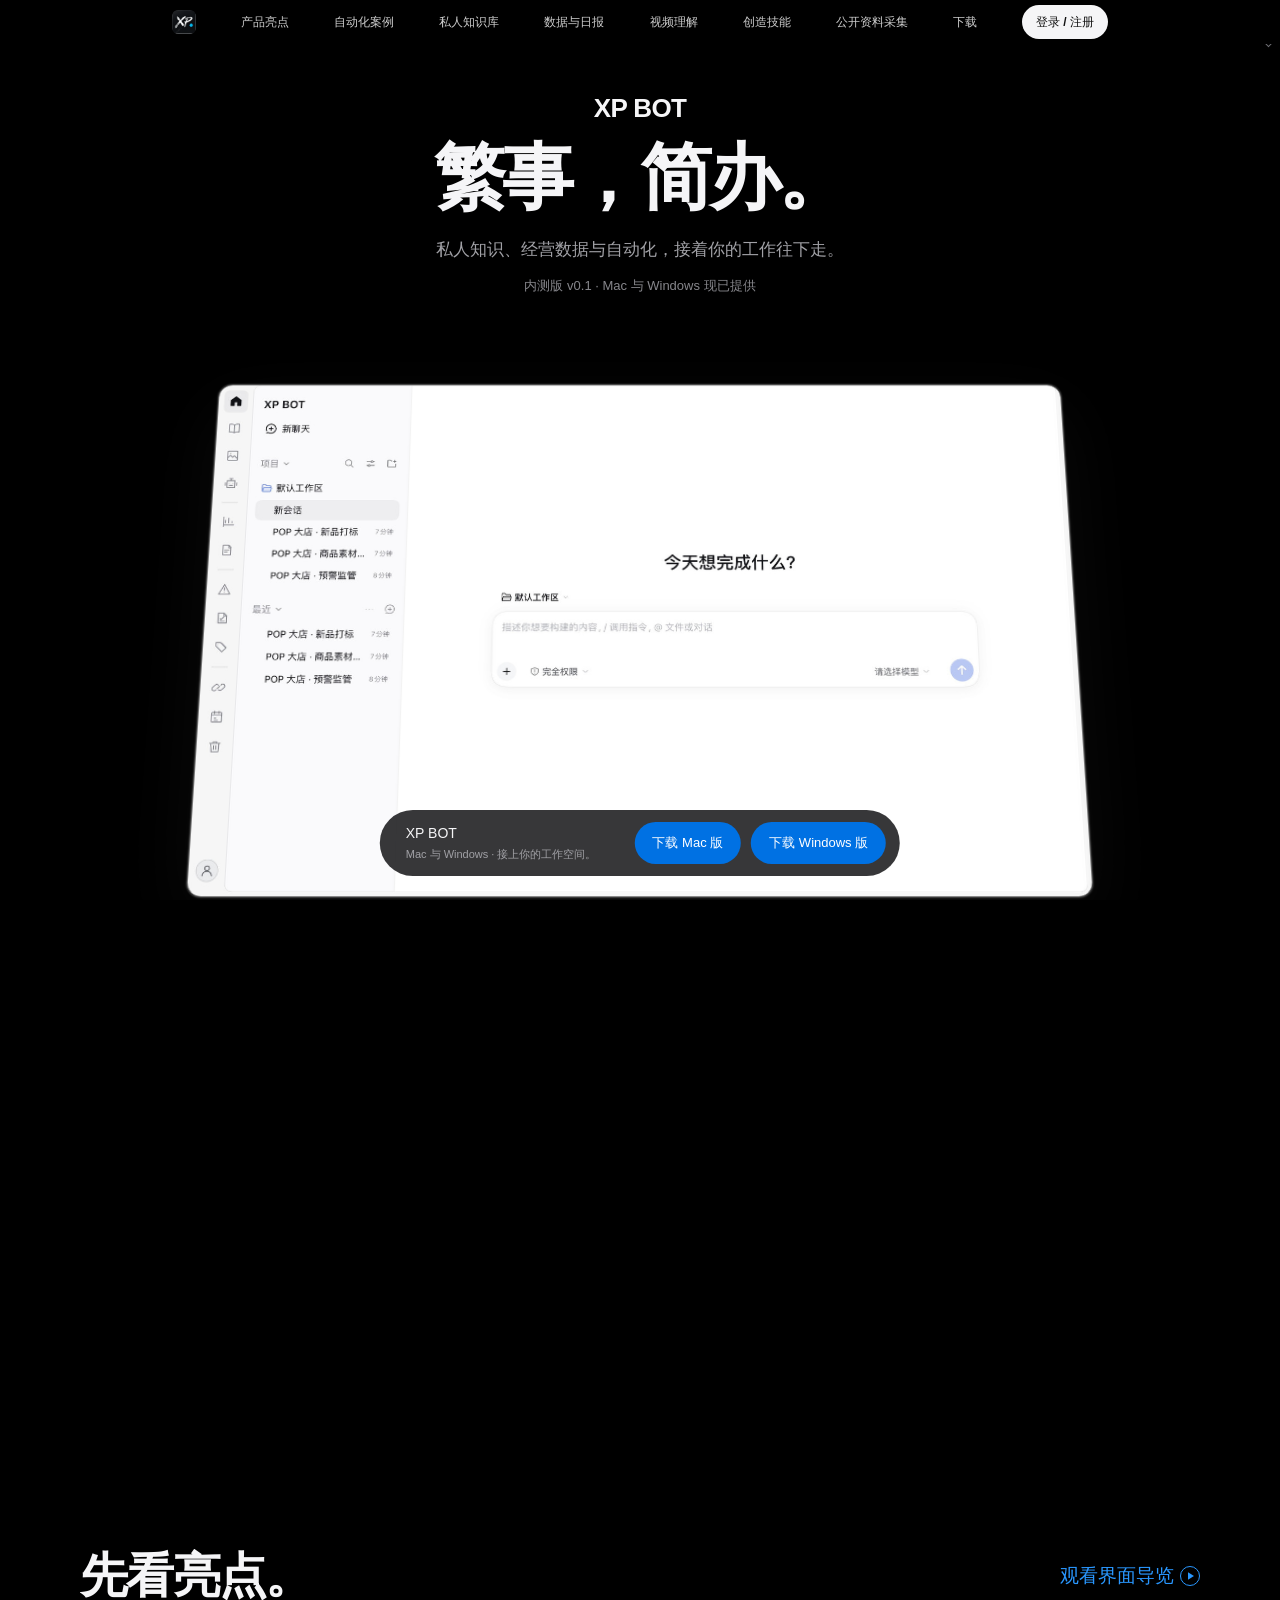
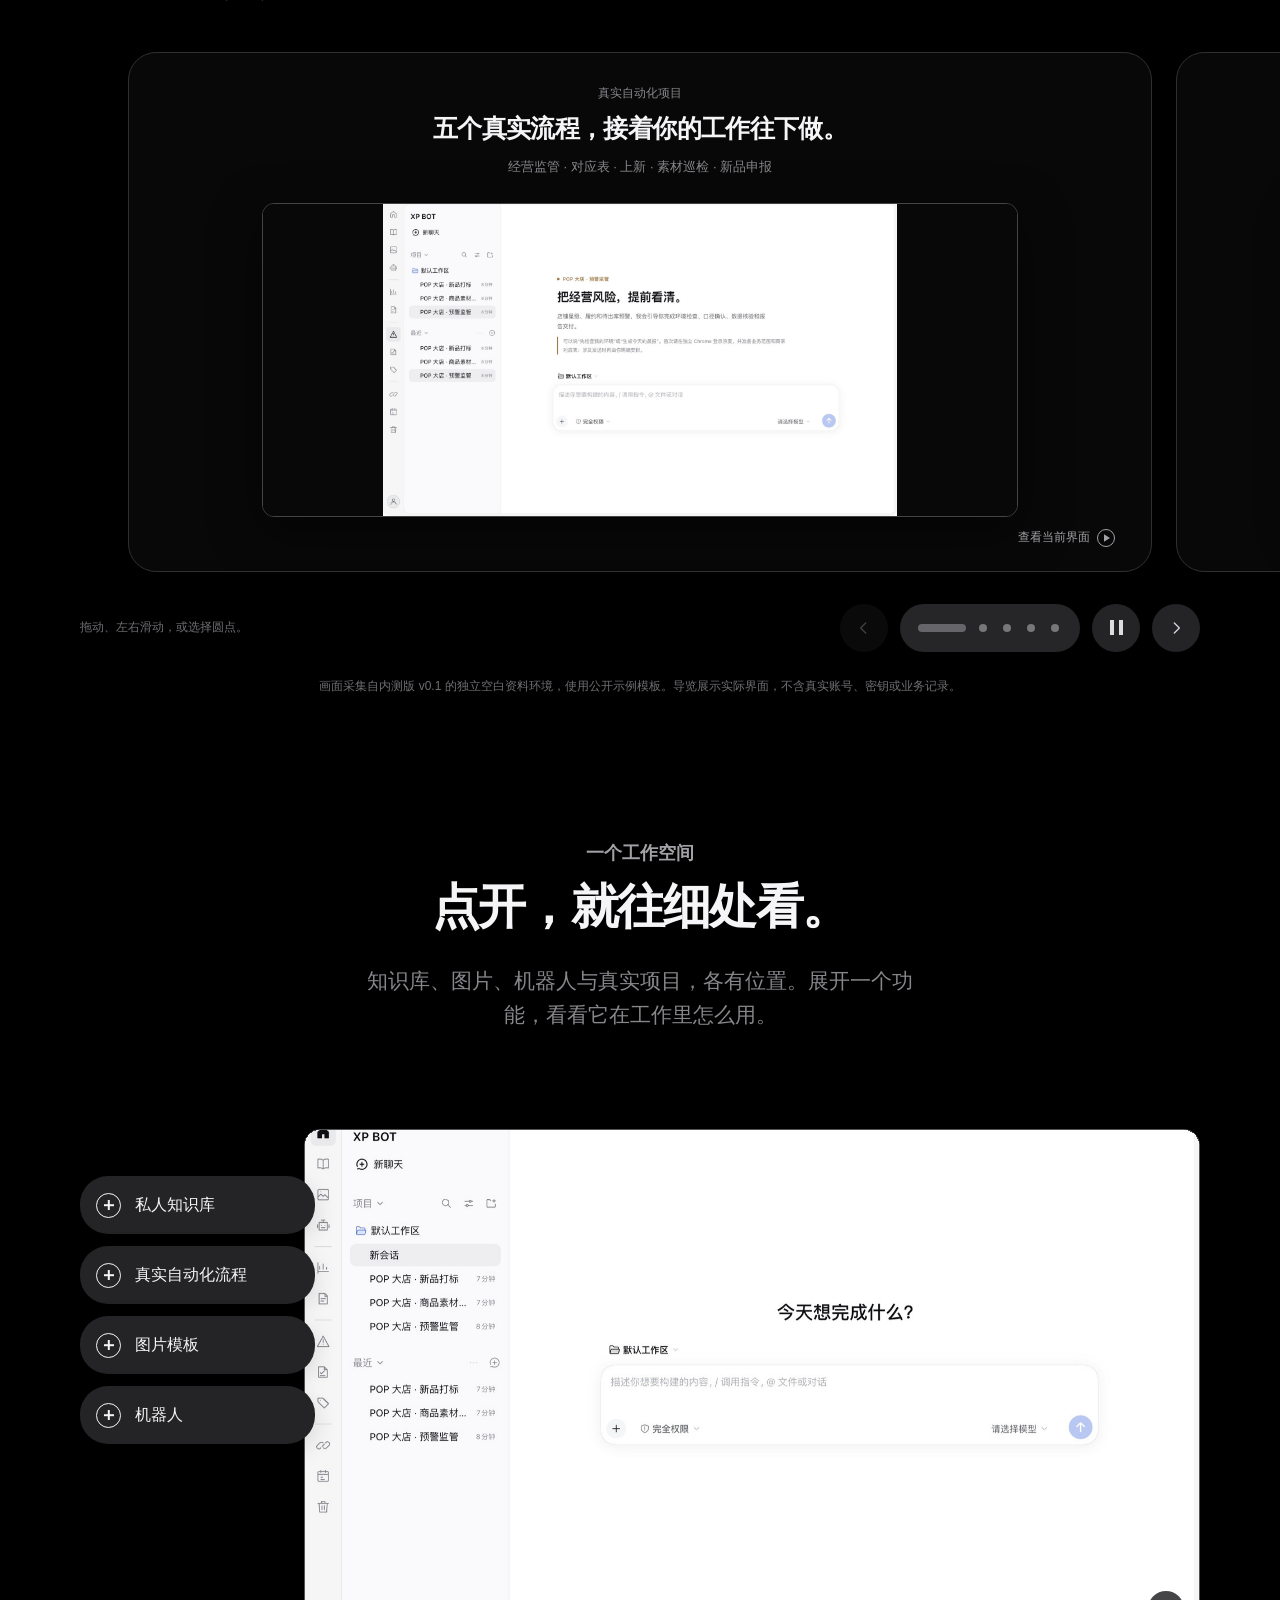
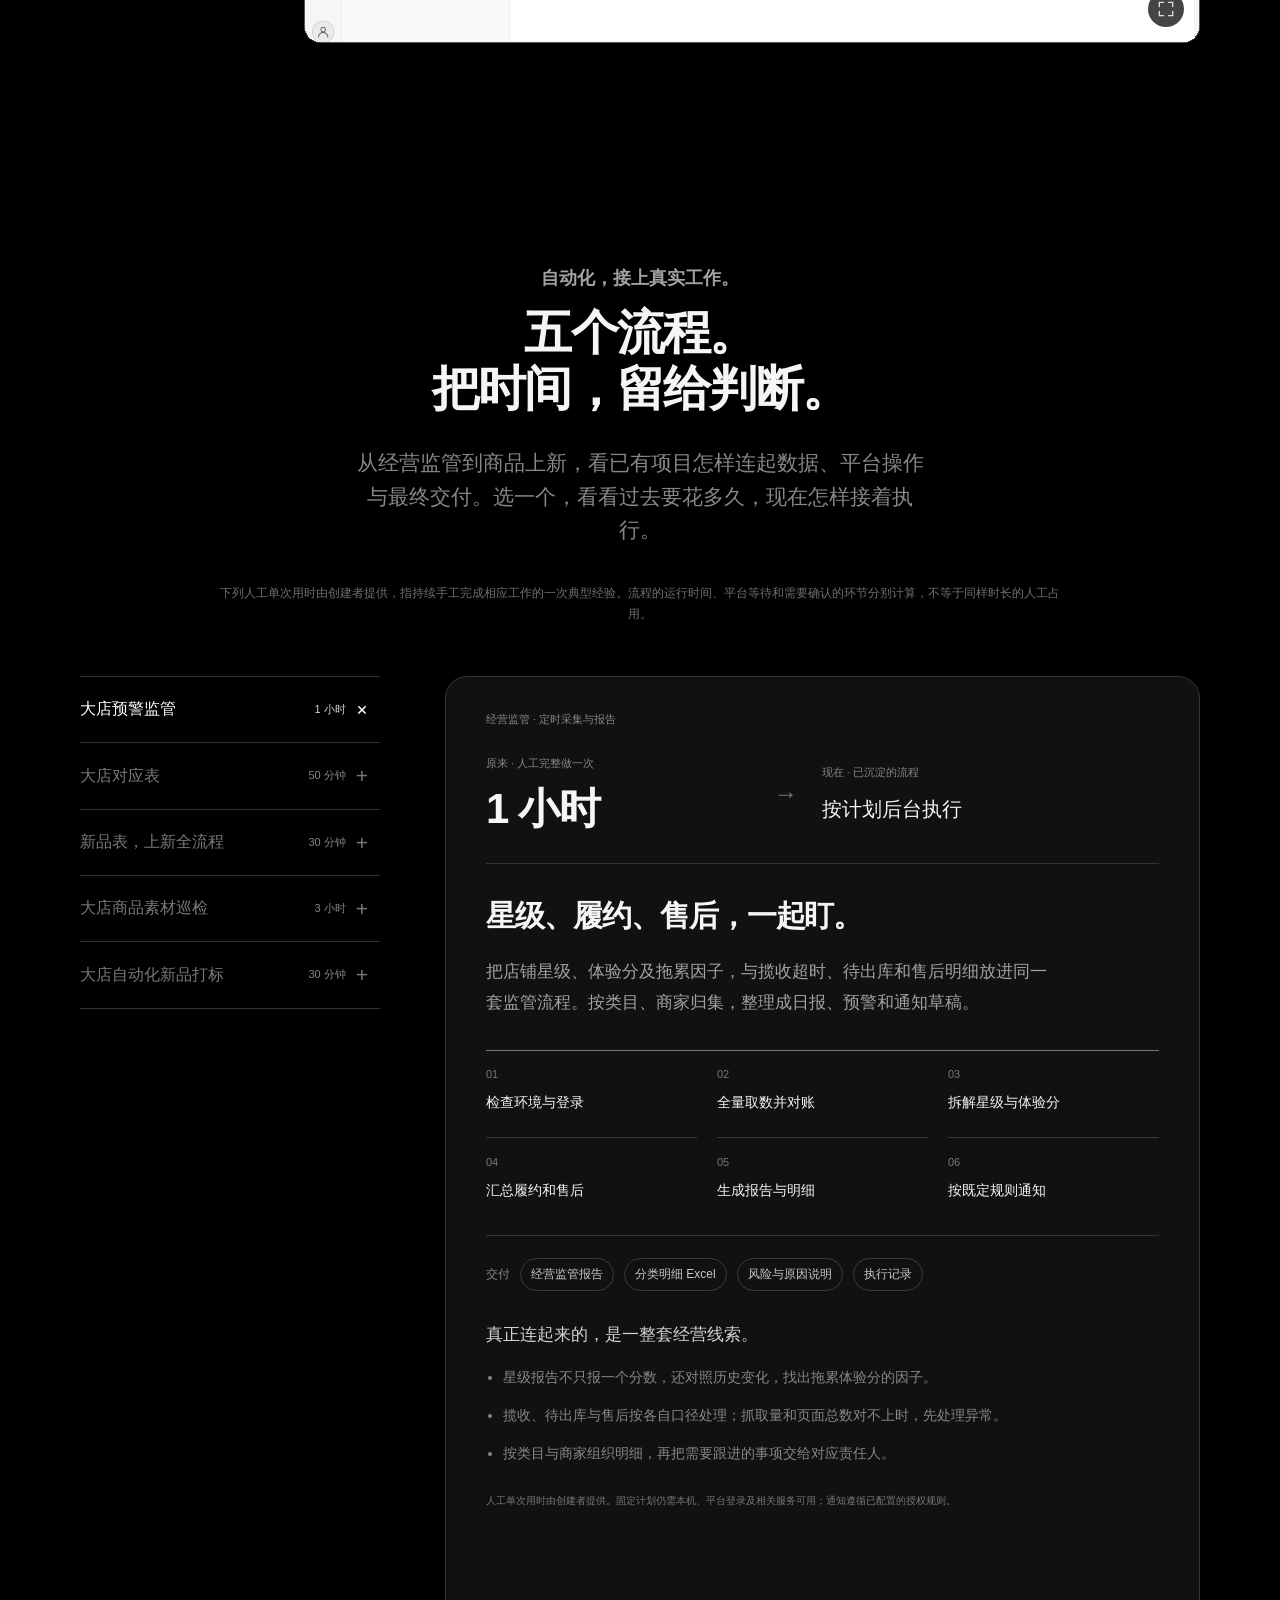
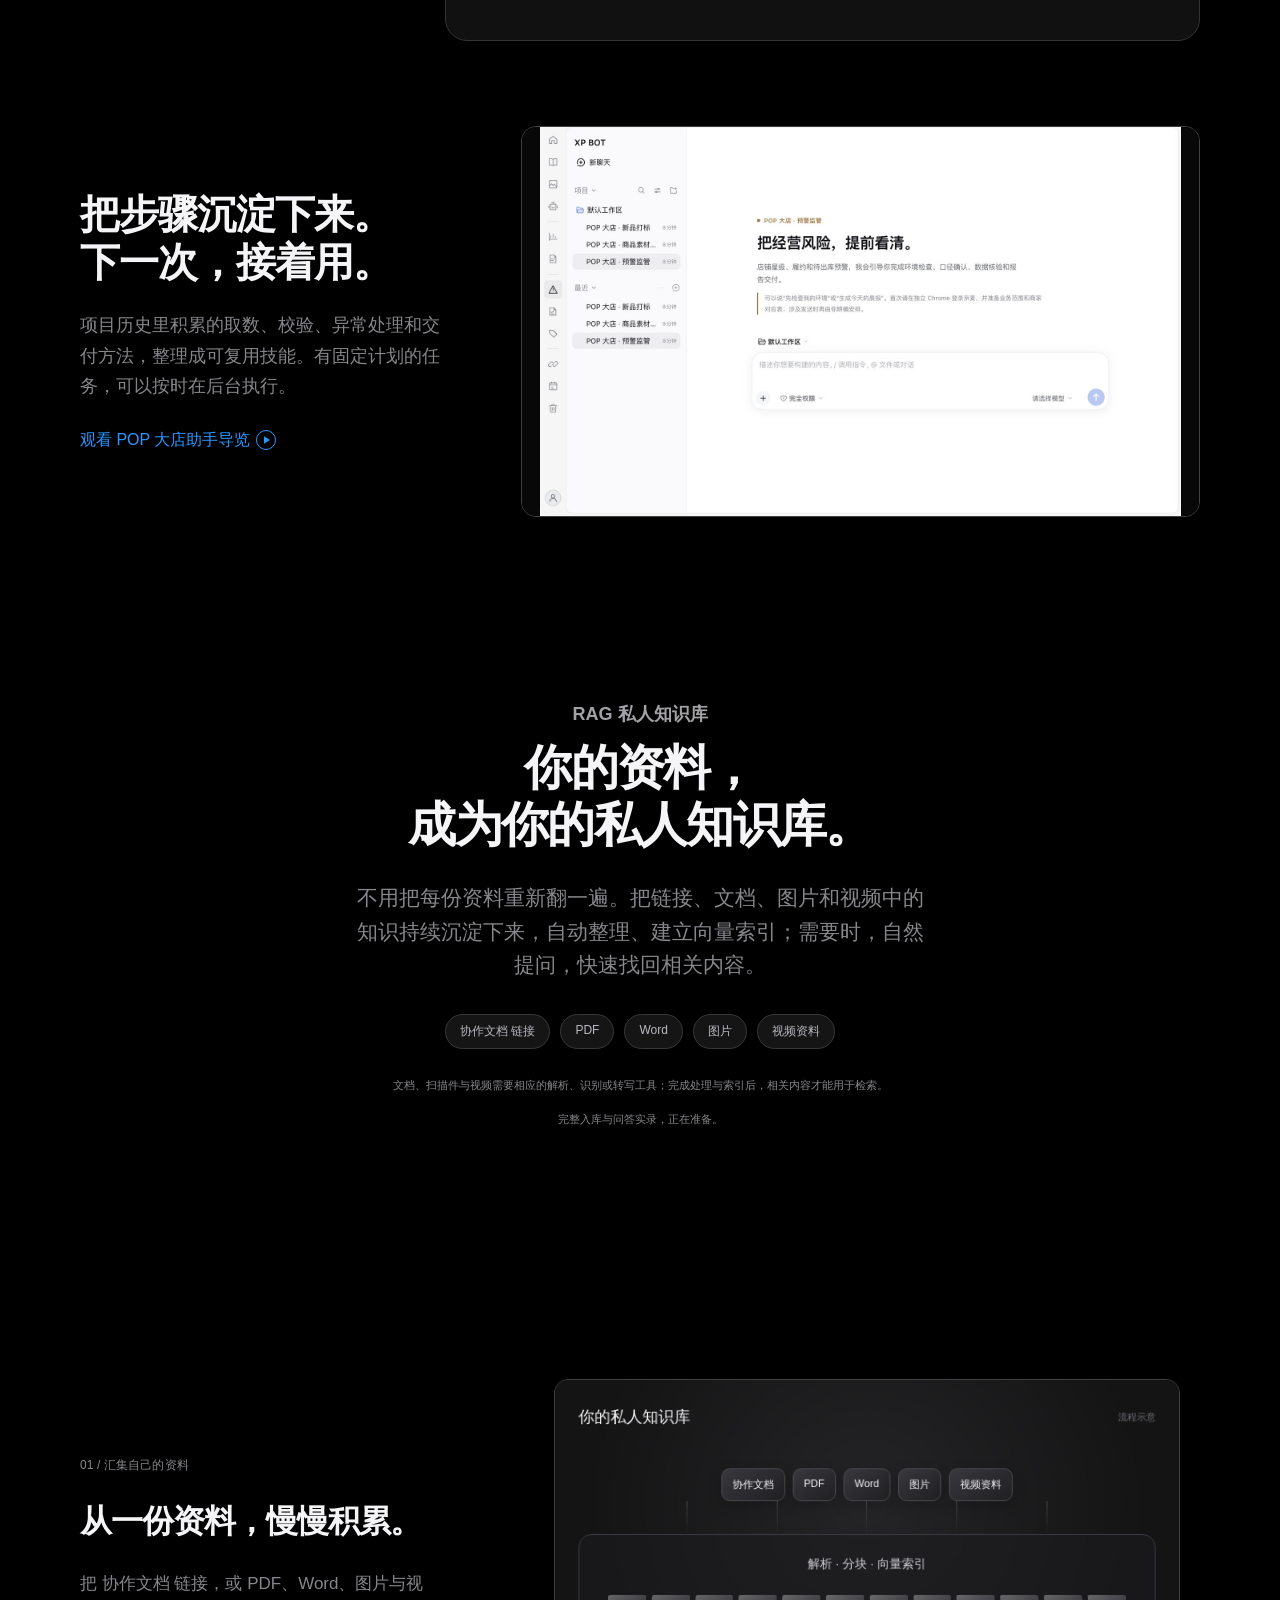
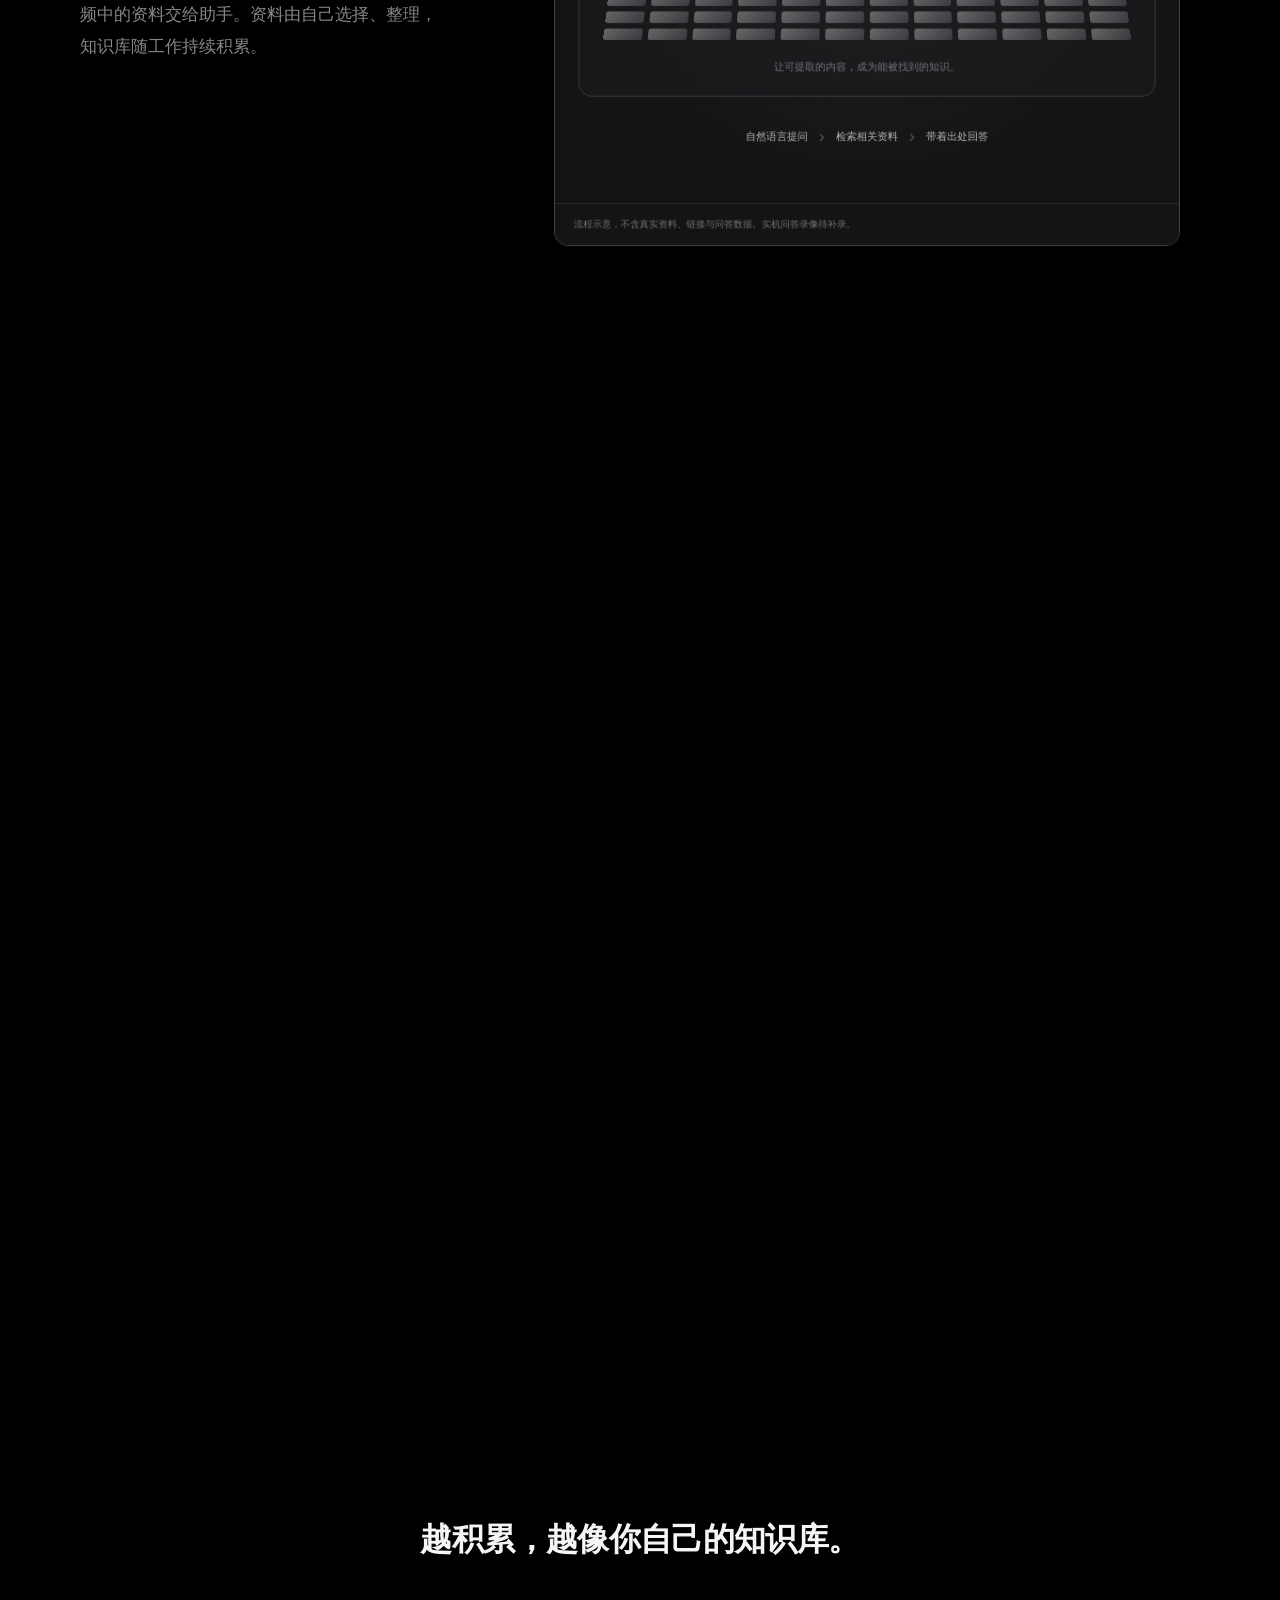
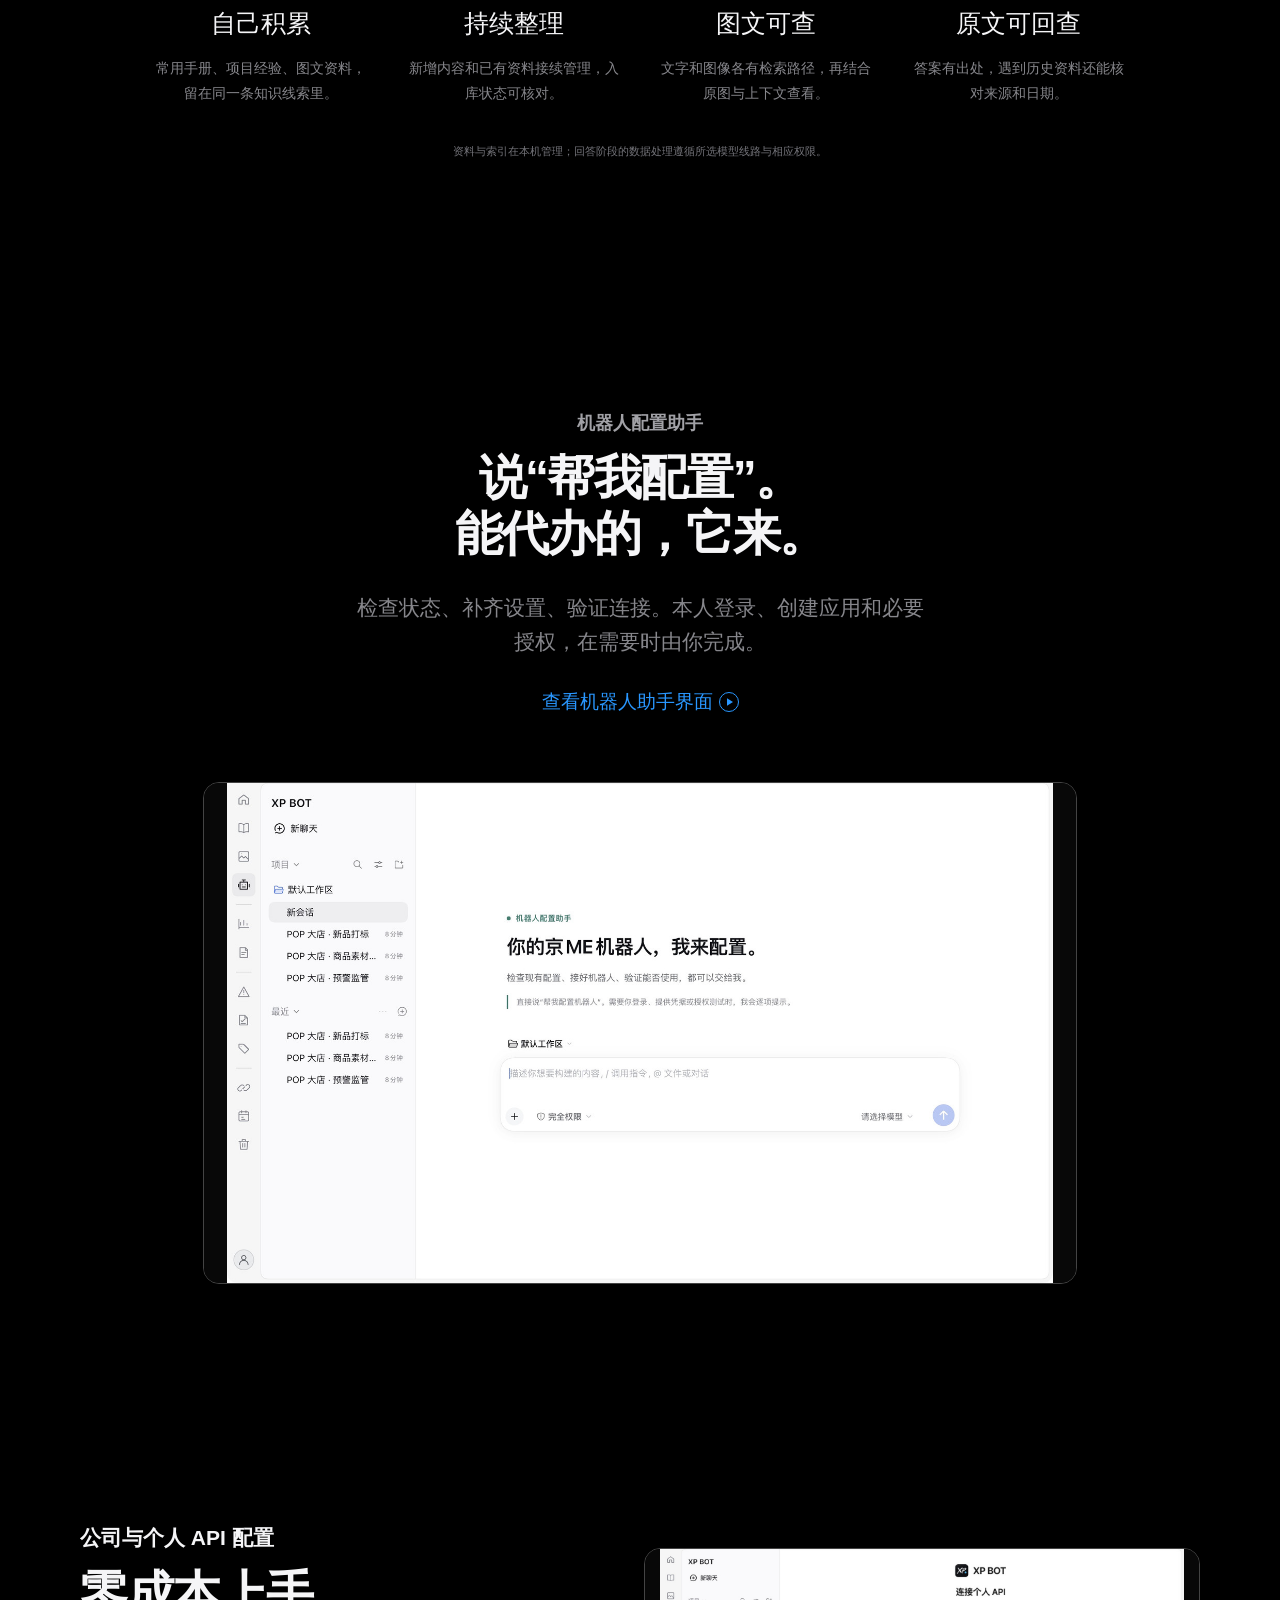
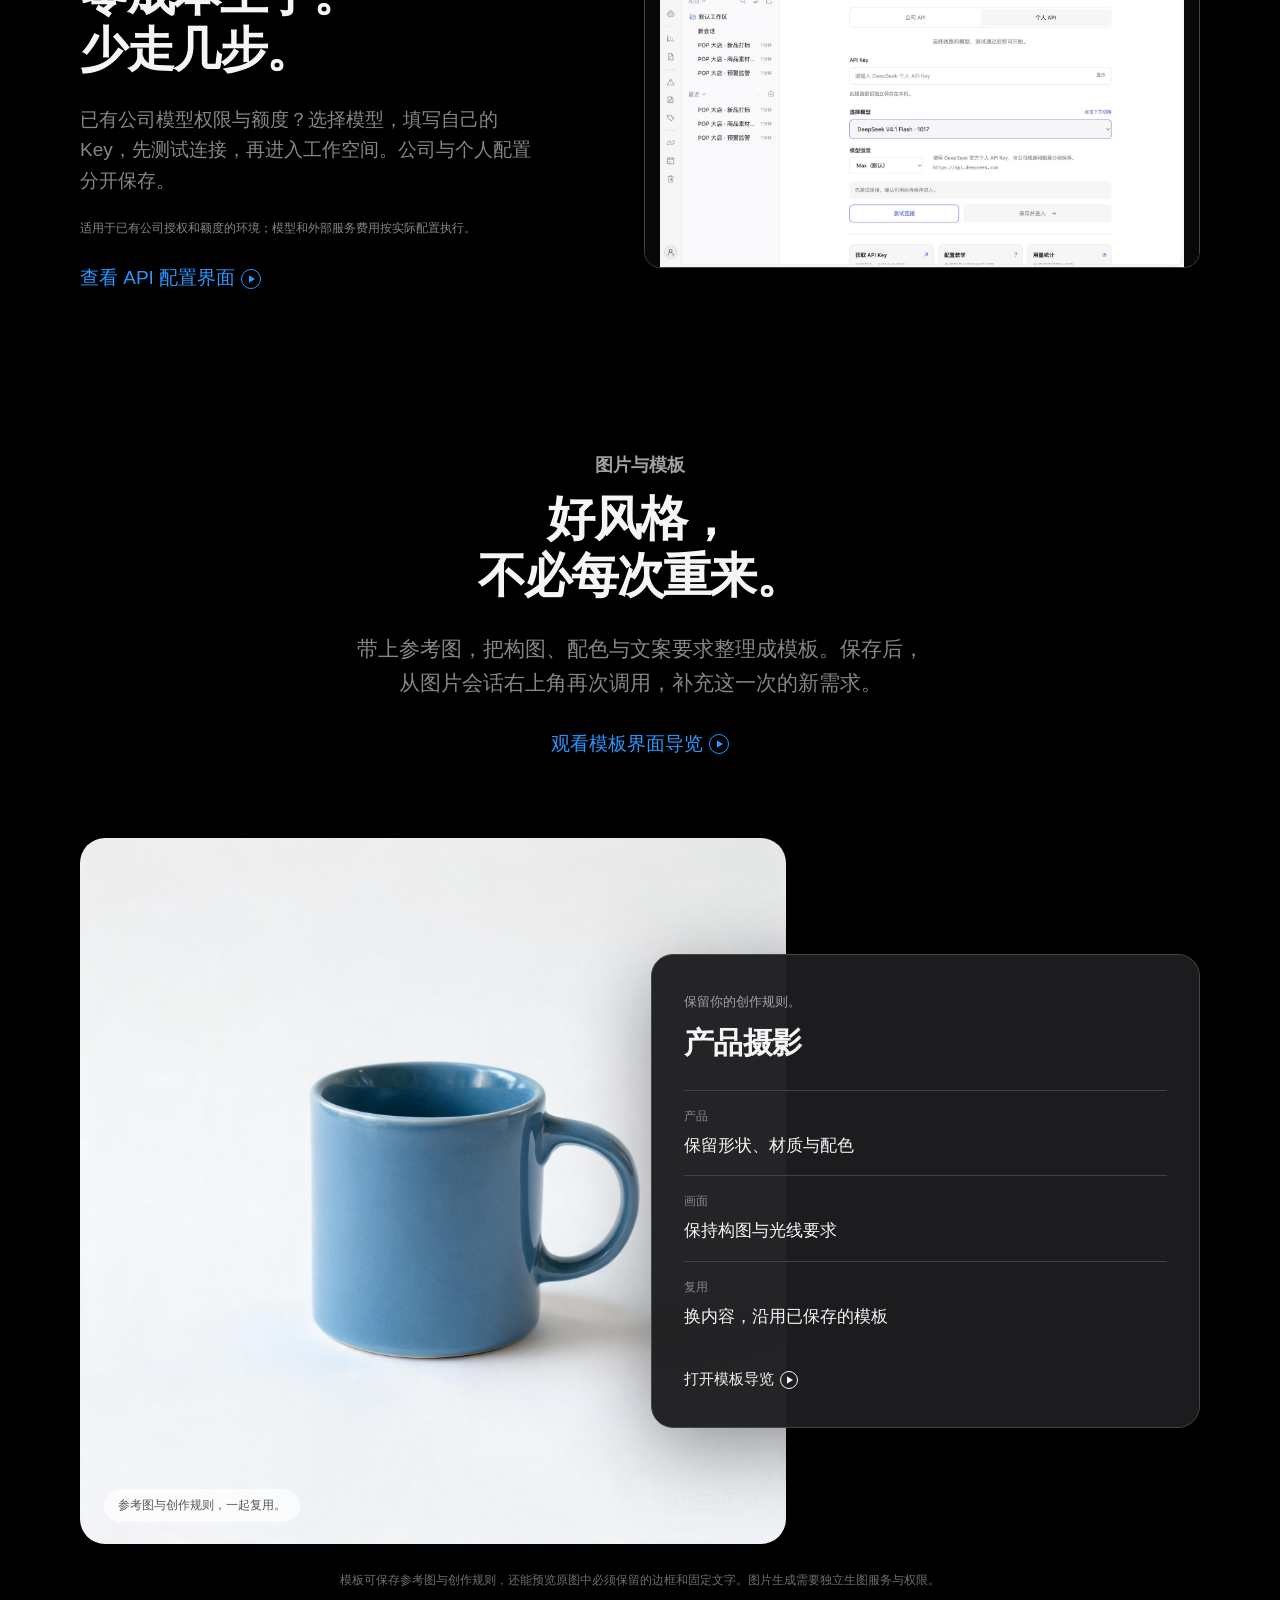
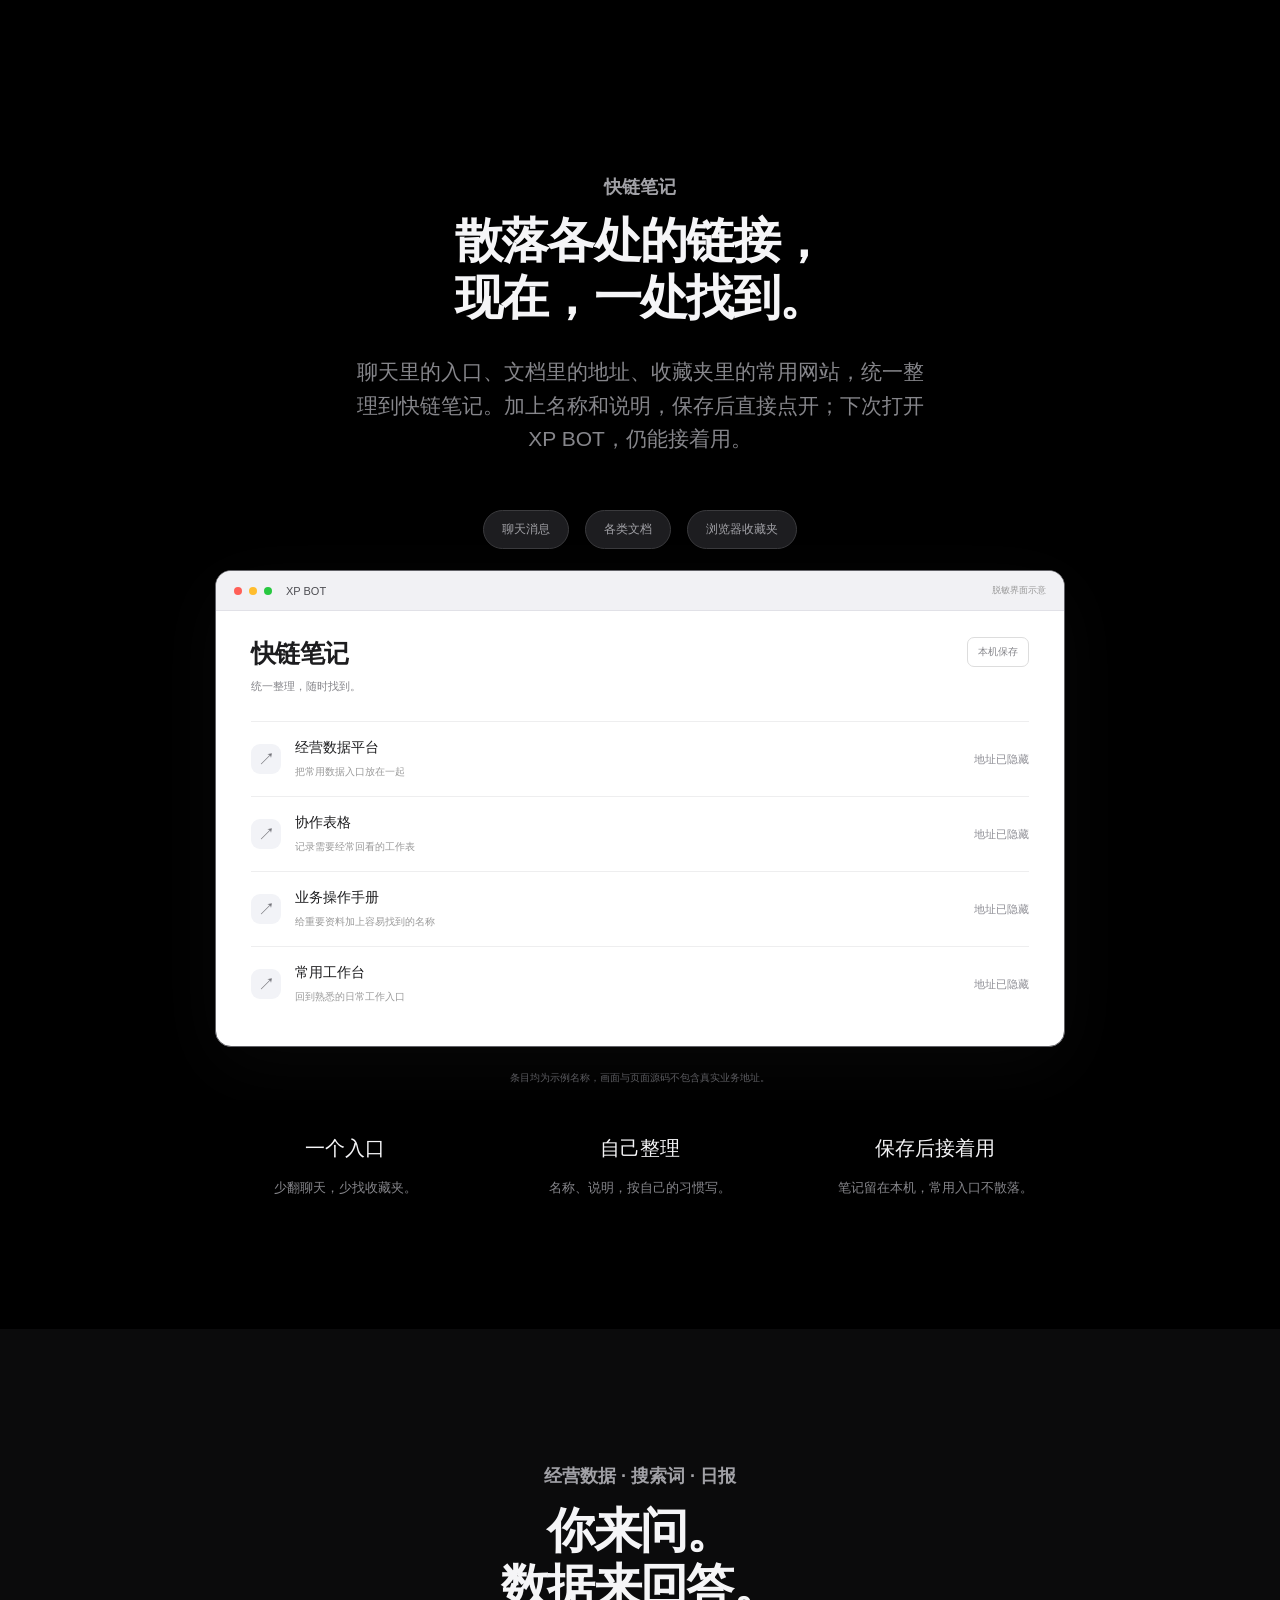
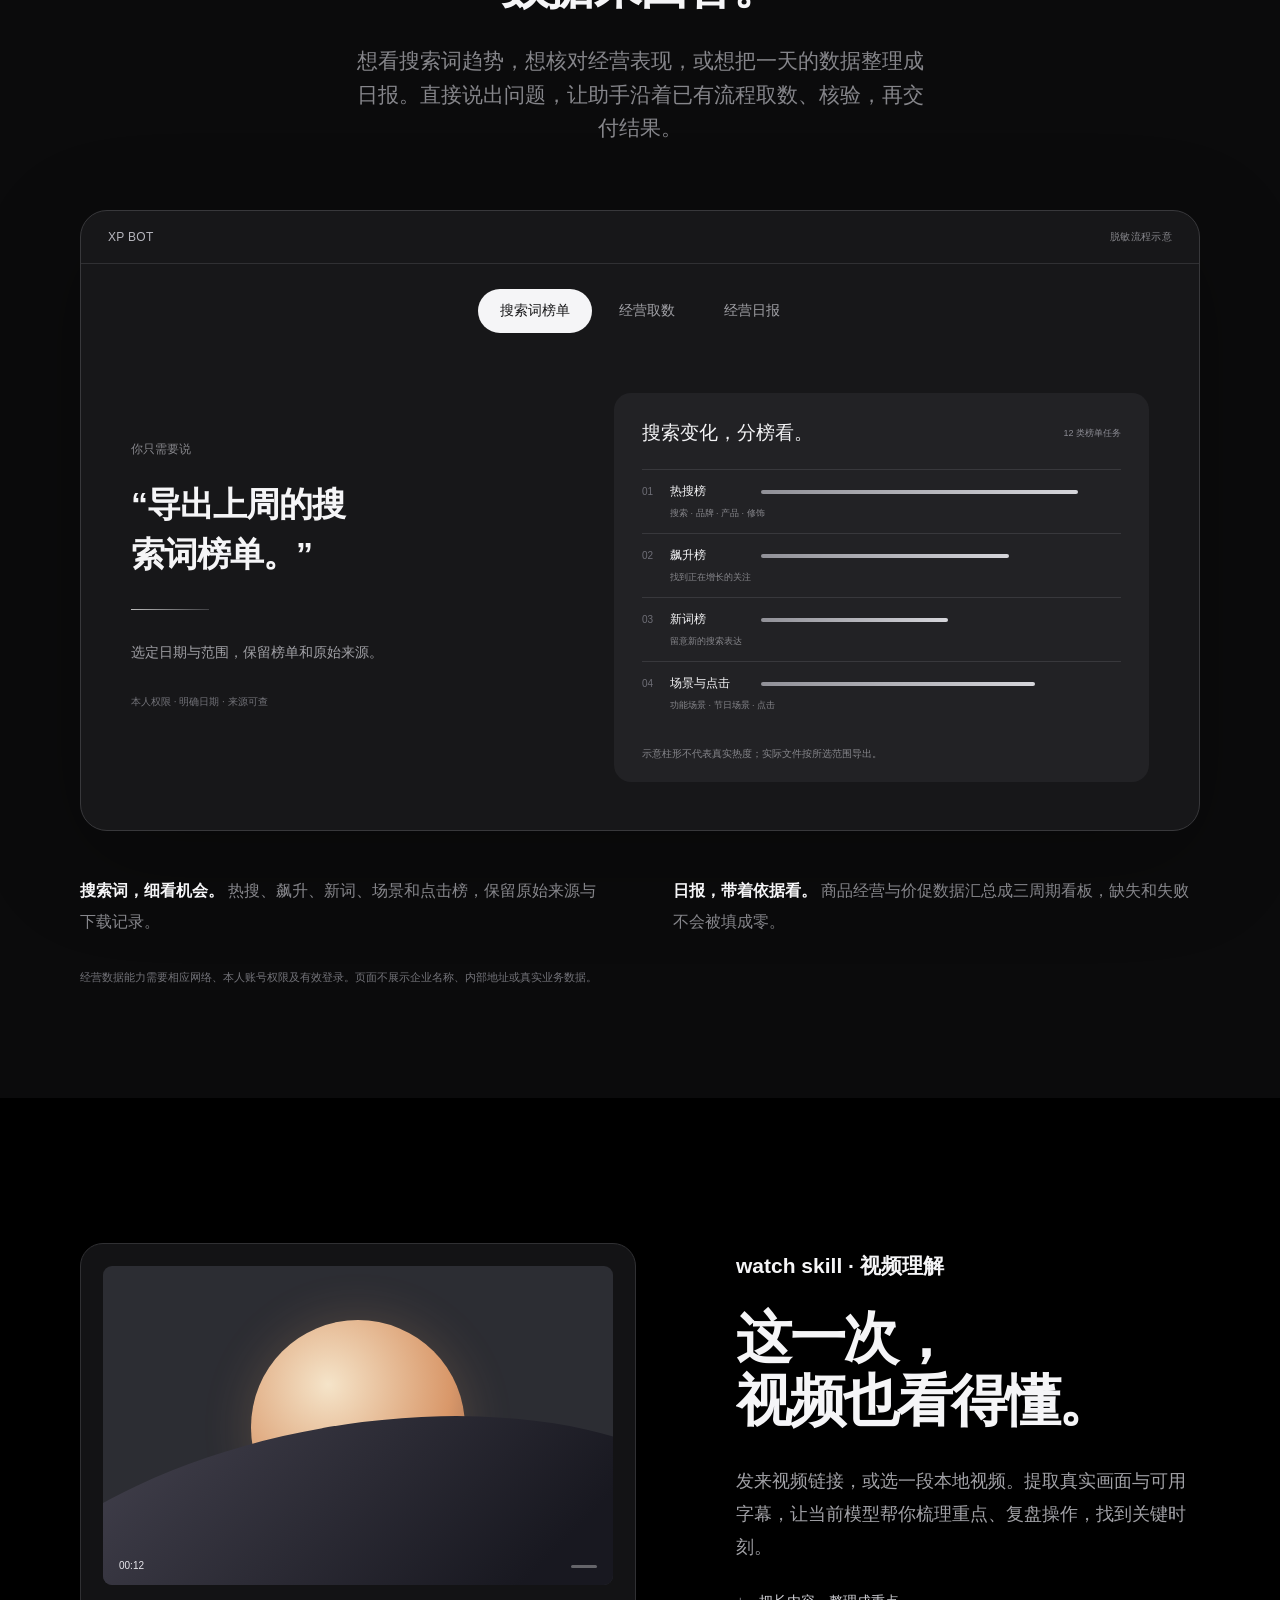
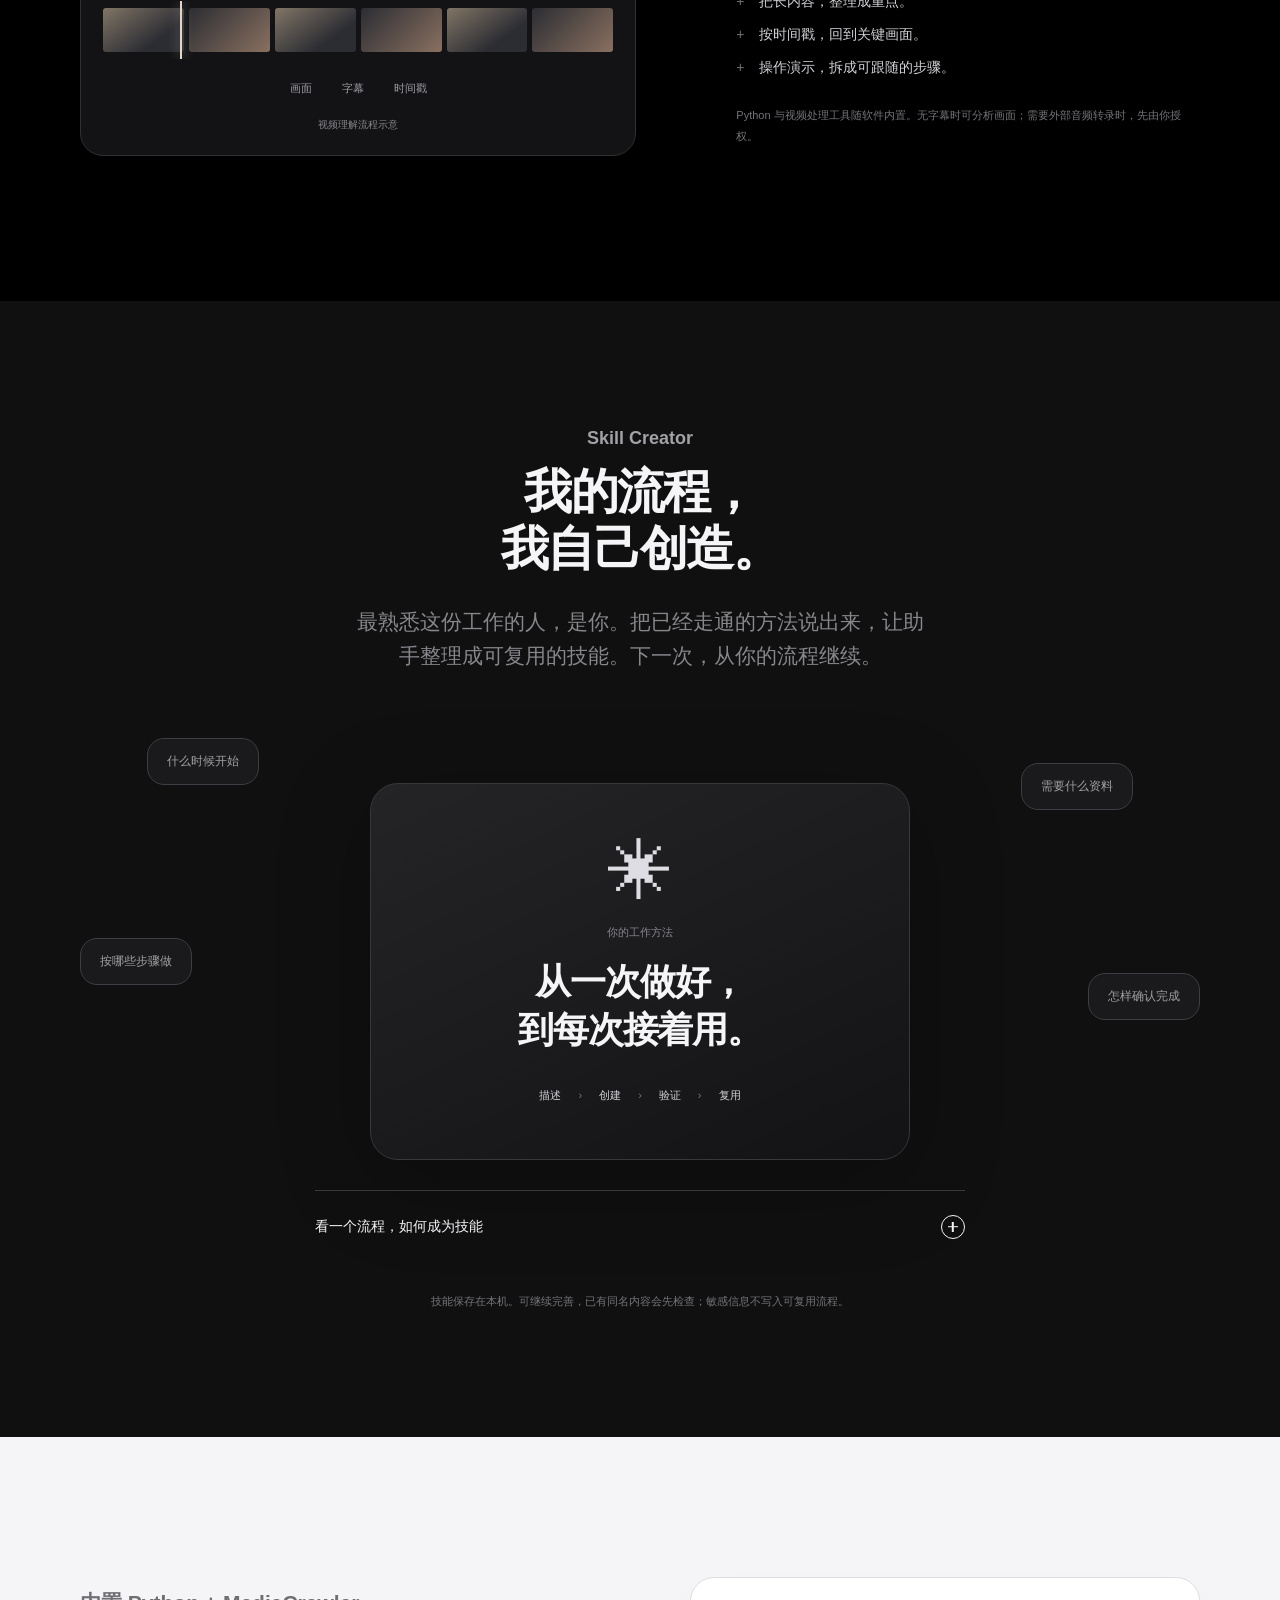
==== commit 585a849a: "Open Windows x64 beta downloads and refresh cross-platform website" ====
--- a/index.html
+++ b/index.html
@@ -6,12 +6,12 @@
   <meta name="theme-color" content="#000000">
   <meta name="color-scheme" content="dark light">
   <title>XP BOT — 繁事，简办。</title>
-  <meta name="description" content="XP BOT，Mac 上的 AI 工作空间。构建私人知识库，集中整理常用链接，让预警、上新、主表维护、素材巡检和新品申报接着执行。内测版 v0.1，登录官网账号后下载。">
+  <meta name="description" content="XP BOT，Mac 与 Windows 上的 AI 工作空间。对话、私人知识库、图片与自动化，一处接续。内测版 v0.1，注册并验证邮箱后登录下载。">
   <link rel="canonical" href="https://xp-bot.cn/">
   <meta property="og:type" content="website">
   <meta property="og:url" content="https://xp-bot.cn/">
   <meta property="og:title" content="XP BOT — 繁事，简办。">
-  <meta property="og:description" content="Mac 上的 AI 工作空间。对话、知识、图片与任务，一处展开。内测版 v0.1 已开放下载。">
+  <meta property="og:description" content="Mac 与 Windows 上的 AI 工作空间。对话、知识、图片与任务，一处展开。内测版 v0.1 已开放下载。">
   <meta property="og:image" content="https://xp-bot.cn/social-card.jpg">
   <meta property="og:image:width" content="1280">
   <meta property="og:image:height" content="720">
@@ -25,15 +25,15 @@
   <link rel="stylesheet" href="./content.css?v=bef650712398">
   <script src="./app.js?v=659f7d258c1a" defer></script>
   <script src="./capabilities.js?v=e0f427aecb47" defer></script>
-  <link rel="stylesheet" href="./releases.css?v=3d2dbe7b5765">
-  <script type="module" src="./releases.js?v=16362a07b1fb"></script>
+  <link rel="stylesheet" href="./releases.css?v=12f122638790">
+  <script type="module" src="./releases.js?v=4e6e96f10952"></script>
 </head>
 <body>
 <a class="skip-link" href="#main">跳到正文</a>
 <div class="globalnav" id="top"><nav class="globalnav-inner" aria-label="主导航"><a class="global-brand" href="#top" aria-label="XP BOT 首页"><img src="./xp-mark.png?v=0abcb6ce6641" width="24" height="24" alt="XP"></a><a class="nav-overview-link" href="#features">产品亮点</a><a href="#workflow">自动化案例</a><a href="#rag">私人知识库</a><a href="#data-assistant">数据与日报</a><a href="#watch">视频理解</a><a href="#skill-creator">创造技能</a><a href="#crawler">公开资料采集</a><a class="nav-download-link" href="#download">下载</a><a class="nav-account-link account-nav" data-account-nav href="/account/" aria-label="我的账号" aria-busy="true">我的账号</a></nav></div>
-<header class="localnav" aria-hidden="true" inert><nav class="localnav-inner" aria-label="产品导航"><a class="local-brand" href="#top">XP BOT<span>Mac 上的 AI 工作空间</span></a><div class="localnav-links"><a href="#features">概览</a><a href="#workflow">自动化案例</a><a href="#download">下载</a><a class="nav-account-link account-nav" data-account-nav href="/account/" aria-label="我的账号" aria-busy="true">我的账号</a><button class="pill-button small" data-film="overview">观看演示</button></div></nav></header>
+<header class="localnav" aria-hidden="true" inert><nav class="localnav-inner" aria-label="产品导航"><a class="local-brand" href="#top">XP BOT<span>你的 AI 工作空间</span></a><div class="localnav-links"><a href="#features">概览</a><a href="#workflow">自动化案例</a><a href="#download">下载</a><a class="nav-account-link account-nav" data-account-nav href="/account/" aria-label="我的账号" aria-busy="true">我的账号</a><button class="pill-button small" data-film="overview">观看演示</button></div></nav></header>
 <main id="main">
-<section class="launch-hero" aria-labelledby="hero-title"><div class="launch-pin"><div class="launch-copy"><h1 id="hero-title" data-intro>XP BOT</h1><p class="launch-headline" data-intro><span>繁事，简办。</span></p><p class="launch-subtitle" data-intro>私人知识、经营数据与自动化，接着你的工作往下走。</p><p class="launch-availability" data-intro>内测版 v0.1 · 按平台查看可用版本</p></div><div class="launch-product-position"><div class="launch-product-scroll"><div class="launch-product-pointer" data-parallax><div class="launch-window"><img src="./xp-overview.jpg?v=512669c10344" width="1600" height="970" alt="XP BOT 内测版 v0.1：左侧功能栏、项目与最近会话。" fetchpriority="high"><video class="inline-film hero-film" muted loop playsinline preload="none" data-src="./native-overview.mp4?v=1dd65305090f" poster="./xp-overview.jpg?v=512669c10344" aria-label="XP BOT 实机工作空间切换演示"></video><div class="window-sheen" aria-hidden="true"></div></div></div></div></div><div class="launch-dock"><div><b>XP BOT</b><span>Mac 与 Windows · 接上你的工作空间。</span></div><a class="pill-button" data-account-download href="/account/#downloads">登录并下载</a></div></div></section>
+<section class="launch-hero" aria-labelledby="hero-title"><div class="launch-pin"><div class="launch-copy"><h1 id="hero-title" data-intro>XP BOT</h1><p class="launch-headline" data-intro><span>繁事，简办。</span></p><p class="launch-subtitle" data-intro>私人知识、经营数据与自动化，接着你的工作往下走。</p><p class="launch-availability" data-intro>内测版 v0.1 · Mac 与 Windows 现已提供</p></div><div class="launch-product-position"><div class="launch-product-scroll"><div class="launch-product-pointer" data-parallax><div class="launch-window"><img src="./xp-overview.jpg?v=512669c10344" width="1600" height="970" alt="XP BOT 内测版 v0.1：左侧功能栏、项目与最近会话。" fetchpriority="high"><video class="inline-film hero-film" muted loop playsinline preload="none" data-src="./native-overview.mp4?v=1dd65305090f" poster="./xp-overview.jpg?v=512669c10344" aria-label="XP BOT 实机工作空间切换演示"></video><div class="window-sheen" aria-hidden="true"></div></div></div></div></div><div class="launch-dock"><div><b>XP BOT</b><span>Mac 与 Windows · 接上你的工作空间。</span></div><div class="platform-download-links"><a class="pill-button" href="/account/?platform=darwin#downloads">下载 Mac 版</a><a class="pill-button" href="/account/?platform=win32&amp;arch=x64#downloads">下载 Windows 版</a></div></div></div></section>
 <section class="highlights" id="features" aria-labelledby="highlights-title"><div class="section-heading shell"><h2 id="highlights-title" data-reveal>先看亮点。</h2><button class="watch-link" data-film="overview">观看界面导览 <svg viewBox="0 0 24 24" aria-hidden="true"><path d="M9 6.5 18 12l-9 5.5Z" fill="currentColor"/></svg></button></div><div class="gallery-viewport" aria-label="可左右拖动的重点功能"><div class="gallery-track"><article class="highlight-card native-card" id="highlight-automation" role="tabpanel" aria-labelledby="dot-automation" data-kind="automation"><div class="highlight-copy"><p class="card-category">真实自动化项目</p><h3>五个真实流程，接着你的工作往下做。</h3><p class="card-subline">经营监管 · 对应表 · 上新 · 素材巡检 · 新品申报</p></div><div class="card-depth" data-parallax><div class="gallery-cinema"><video class="inline-film gallery-film" muted playsinline loop preload="none" poster="./native-poster-automation.jpg?v=54c291135e9d" data-src="./preview-automation.mp4?v=2101eace5507" aria-label="POP 大店预警、素材巡检和新品打标的当前角色界面"></video><div class="cinema-glass" aria-hidden="true"></div></div></div><button class="card-watch" data-film="automation">查看当前界面 <svg viewBox="0 0 24 24" aria-hidden="true"><path d="M9 6.5 18 12l-9 5.5Z" fill="currentColor"/></svg></button></article><article class="highlight-card native-card" id="highlight-rag" role="tabpanel" aria-labelledby="dot-rag" data-kind="rag"><div class="highlight-copy"><p class="card-category">RAG 私人知识库</p><h3>把你的资料，积累成自己的知识库。</h3><p class="card-subline">协作文档 · PDF · Word · 图片 · 视频资料</p></div><div class="card-depth" data-parallax><div class="gallery-cinema"><img class="rag-window-still" src="./xp-knowledge.png?v=263f4bda785c" width="1600" height="970" alt="XP BOT 知识库助手入口；完整问答实录待补录。"><div class="rag-card-steps" aria-hidden="true"><span>整理资料</span><i>›</i><span>向量索引</span><i>›</i><span>带依据回答</span></div><div class="cinema-glass" aria-hidden="true"></div></div></div><a class="card-watch" href="#rag">了解如何使用 <svg viewBox="0 0 24 24" aria-hidden="true"><path d="m9 5 7 7-7 7" fill="none" stroke="currentColor" stroke-width="1.6"/></svg></a></article><article class="highlight-card native-card" id="highlight-templates" role="tabpanel" aria-labelledby="dot-templates" data-kind="templates"><div class="highlight-copy"><p class="card-category">图片与模板</p><h3>好风格，保存下来，接着用。</h3><p class="card-subline">参考图 · 创作规则 · 模板保存与复用</p></div><div class="card-depth" data-parallax><div class="gallery-cinema"><video class="inline-film gallery-film" muted playsinline loop preload="none" poster="./native-poster-templates.jpg?v=197ce4e0cbc2" data-src="./preview-templates.mp4?v=4fcdbf0cf438" aria-label="图片助手、蓝杯模板编辑与保存的当前界面导览"></video><div class="cinema-glass" aria-hidden="true"></div></div></div><button class="card-watch" data-film="templates">查看当前界面 <svg viewBox="0 0 24 24" aria-hidden="true"><path d="M9 6.5 18 12l-9 5.5Z" fill="currentColor"/></svg></button></article><article class="highlight-card native-card" id="highlight-robot" role="tabpanel" aria-labelledby="dot-robot" data-kind="robot"><div class="highlight-copy"><p class="card-category">自动配置机器人</p><h3>能代办的，交给助手。需要你时，再找你。</h3><p class="card-subline">状态检查 · 配置引导 · 授权后验证</p></div><div class="card-depth" data-parallax><div class="gallery-cinema"><video class="inline-film gallery-film" muted playsinline loop preload="none" poster="./native-poster-robot.jpg?v=1343151bc215" data-src="./preview-robot.mp4?v=2f64f52940a4" aria-label="机器人配置助手的当前引导界面"></video><div class="cinema-glass" aria-hidden="true"></div></div></div><button class="card-watch" data-film="robot">查看当前界面 <svg viewBox="0 0 24 24" aria-hidden="true"><path d="M9 6.5 18 12l-9 5.5Z" fill="currentColor"/></svg></button></article><article class="highlight-card native-card" id="highlight-setup" role="tabpanel" aria-labelledby="dot-setup" data-kind="setup"><div class="highlight-copy"><p class="card-category">公司路径已内置</p><h3>用已有权限开始，少走几步。</h3><p class="card-subline">选择线路 · 配置模型 · 测试后进入</p></div><div class="card-depth" data-parallax><div class="gallery-cinema"><video class="inline-film gallery-film" muted playsinline loop preload="none" poster="./native-poster-setup.jpg?v=49b3cc94e222" data-src="./preview-setup.mp4?v=a41bae832b80" aria-label="个人 API 配置、模型选择和连接测试的当前界面"></video><div class="cinema-glass" aria-hidden="true"></div></div></div><button class="card-watch" data-film="setup">查看当前界面 <svg viewBox="0 0 24 24" aria-hidden="true"><path d="M9 6.5 18 12l-9 5.5Z" fill="currentColor"/></svg></button></article></div></div><div class="gallery-control-row shell"><span class="gallery-hint">拖动、左右滑动，或选择圆点。</span><div class="gallery-controls"><button class="gallery-arrow gallery-prev" aria-label="上一个亮点"><svg viewBox="0 0 24 24" aria-hidden="true"><path d="m14 6-6 6 6 6"/></svg></button><div class="gallery-dots" role="tablist" aria-label="XP BOT 重点功能"><button role="tab" id="dot-automation" aria-label="真实自动化项目" aria-controls="highlight-automation" aria-selected="true" tabindex="0"><span></span></button><button role="tab" id="dot-rag" aria-label="RAG 私人知识库" aria-controls="highlight-rag" aria-selected="false" tabindex="-1"><span></span></button><button role="tab" id="dot-templates" aria-label="图片与模板" aria-controls="highlight-templates" aria-selected="false" tabindex="-1"><span></span></button><button role="tab" id="dot-robot" aria-label="自动配置机器人" aria-controls="highlight-robot" aria-selected="false" tabindex="-1"><span></span></button><button role="tab" id="dot-setup" aria-label="公司路径已内置" aria-controls="highlight-setup" aria-selected="false" tabindex="-1"><span></span></button></div><button class="gallery-toggle" aria-label="暂停亮点动态演示" aria-pressed="true"><span class="pause-icon" aria-hidden="true"></span></button><button class="gallery-arrow gallery-next" aria-label="下一个亮点"><svg viewBox="0 0 24 24" aria-hidden="true"><path d="m10 6 6 6-6 6"/></svg></button></div></div><p class="media-note shell">画面采集自内测版 v0.1 的独立空白资料环境，使用公开示例模板。导览展示实际界面，不含真实账号、密钥或业务记录。</p></section>
 <section class="product-tour" aria-labelledby="tour-title"><div class="chapter-heading"><p class="eyebrow" data-reveal>一个工作空间</p><h2 id="tour-title" data-reveal>点开，就往细处看。</h2><p data-reveal>知识库、图片、机器人与真实项目，各有位置。展开一个功能，看看它在工作里怎么用。</p></div><div class="tour-stage shell"><div class="tour-viewport"><div class="tour-camera"><img id="tour-image" src="./xp-overview.jpg?v=512669c10344" width="1600" height="970" alt="XP BOT 真实工作空间" loading="lazy"></div><button class="media-expand" data-expand="tour-image" aria-label="放大查看工作空间"><svg viewBox="0 0 24 24" aria-hidden="true"><path d="M9 4H4v5m11-5h5v5M4 15v5h5m11-5v5h-5" fill="none" stroke="currentColor" stroke-width="1.6" stroke-linecap="round"/></svg></button></div><div class="tour-controls" aria-label="探索工作空间"><div class="tour-hotspot"><button class="tour-pill" data-tour="rag" aria-expanded="false"><span class="plus-icon" aria-hidden="true"></span>私人知识库</button><div class="hotspot-body"><p>把自己选定的资料持续整理、向量化，提问时快速定位相关内容，并回查依据。</p></div></div><div class="tour-hotspot"><button class="tour-pill" data-tour="automation" aria-expanded="false"><span class="plus-icon" aria-hidden="true"></span>真实自动化流程</button><div class="hotspot-body"><p>经营监管、主表维护、商品上新、素材巡检和新品申报，五个真实项目逐一展开。</p></div></div><div class="tour-hotspot"><button class="tour-pill" data-tour="templates" aria-expanded="false"><span class="plus-icon" aria-hidden="true"></span>图片模板</button><div class="hotspot-body"><p>把参考图和创作规则保存下来。换内容，沿用好风格。</p></div></div><div class="tour-hotspot"><button class="tour-pill" data-tour="robot" aria-expanded="false"><span class="plus-icon" aria-hidden="true"></span>机器人</button><div class="hotspot-body"><p>能自动配置的由助手完成，需要你登录或授权时再提示。</p></div></div></div></div></section>
 <section class="project-chapter" id="workflow" aria-labelledby="workflow-title"><div class="chapter-heading"><p class="eyebrow" data-reveal>自动化，接上真实工作。</p><h2 id="workflow-title" data-reveal>五个流程。<br>把时间，留给判断。</h2><p data-reveal>从经营监管到商品上新，看已有项目怎样连起数据、平台操作与最终交付。选一个，看看过去要花多久，现在怎样接着执行。</p></div><div class="project-intro shell"><p class="case-source">下列人工单次用时由创建者提供，指持续手工完成相应工作的一次典型经验。流程的运行时间、平台等待和需要确认的环节分别计算，不等于同样时长的人工占用。</p></div><div class="case-browser shell"><div class="case-tabs" role="tablist" aria-label="五个真实自动化项目" aria-orientation="vertical"><button role="tab" id="case-tab-warning" data-case="warning" aria-selected="true" aria-controls="case-detail" tabindex="0"><span>大店预警监管</span><small>1 小时</small><span class="case-smallplus" aria-hidden="true">+</span></button><button role="tab" id="case-tab-mapping" data-case="mapping" aria-selected="false" aria-controls="case-detail" tabindex="-1"><span>大店对应表</span><small>50 分钟</small><span class="case-smallplus" aria-hidden="true">+</span></button><button role="tab" id="case-tab-newproduct" data-case="newproduct" aria-selected="false" aria-controls="case-detail" tabindex="-1"><span>新品表，上新全流程</span><small>30 分钟</small><span class="case-smallplus" aria-hidden="true">+</span></button><button role="tab" id="case-tab-materials" data-case="materials" aria-selected="false" aria-controls="case-detail" tabindex="-1"><span>大店商品素材巡检</span><small>3 小时</small><span class="case-smallplus" aria-hidden="true">+</span></button><button role="tab" id="case-tab-tagging" data-case="tagging" aria-selected="false" aria-controls="case-detail" tabindex="-1"><span>大店自动化新品打标</span><small>30 分钟</small><span class="case-smallplus" aria-hidden="true">+</span></button></div><div class="case-detail" id="case-detail" role="tabpanel" aria-labelledby="case-tab-warning" tabindex="0"><p class="case-category">经营监管 · 定时采集与报告</p><div class="case-timing"><div><span>原来 · 人工完整做一次</span><strong>1 小时</strong></div><i aria-hidden="true">→</i><div><span>现在 · 已沉淀的流程</span><b>按计划后台执行</b></div></div><h3>星级、履约、售后，一起盯。</h3><p class="case-description">把店铺星级、体验分及拖累因子，与揽收超时、待出库和售后明细放进同一套监管流程。按类目、商家归集，整理成日报、预警和通知草稿。</p><ol class="case-flow"><li><span>01</span><b>检查环境与登录</b></li><li><span>02</span><b>全量取数并对账</b></li><li><span>03</span><b>拆解星级与体验分</b></li><li><span>04</span><b>汇总履约和售后</b></li><li><span>05</span><b>生成报告与明细</b></li><li><span>06</span><b>按既定规则通知</b></li></ol><div class="case-outputs"><span>交付</span><b>经营监管报告</b><b>分类明细 Excel</b><b>风险与原因说明</b><b>执行记录</b></div><div class="case-experience"><h4>真正连起来的，是一整套经营线索。</h4><ul><li>星级报告不只报一个分数，还对照历史变化，找出拖累体验分的因子。</li><li>揽收、待出库与售后按各自口径处理；抓取量和页面总数对不上时，先处理异常。</li><li>按类目与商家组织明细，再把需要跟进的事项交给对应责任人。</li></ul></div><p class="case-note">人工单次用时由创建者提供。固定计划仍需本机、平台登录及相关服务可用；通知遵循已配置的授权规则。</p></div></div><div class="project-film shell"><div><h3>把步骤沉淀下来。<br>下一次，接着用。</h3><p>项目历史里积累的取数、校验、异常处理和交付方法，整理成可复用技能。有固定计划的任务，可以按时在后台执行。</p><button class="watch-link" data-film="automation">观看 POP 大店助手导览 <svg viewBox="0 0 24 24" aria-hidden="true"><path d="M9 6.5 18 12l-9 5.5Z" fill="currentColor"/></svg></button></div><div class="project-film-window" data-parallax><video class="inline-film" muted loop playsinline preload="none" data-src="./native-automation.mp4?v=2101eace5507" poster="./native-poster-automation.jpg?v=54c291135e9d" aria-label="POP 大店三个角色的当前引导界面"></video></div></div></section>
@@ -65,17 +65,17 @@
 <section class="crawler-chapter" id="crawler" aria-labelledby="crawler-title"><div class="crawler-layout shell"><div class="crawler-copy"><p class="eyebrow" data-reveal>内置 Python + MediaCrawler</p><h2 id="crawler-title" data-reveal>让爬虫，<br>不再困难。</h2><p>告诉助手平台、关键词和需要的范围。运行环境已经准备好，从公开资料采集，接着完成清洗、分析与导出。</p><p class="crawler-statement">把环境准备，留给软件。<br>把问题和判断，留给自己。</p><div class="runtime-badges"><span>Python 已内置</span><span>独立浏览器</span><span>结果留在本机</span></div><p class="feature-footnote">平台登录与验证码由本人完成。MediaCrawler 遵循上游非商业学习研究许可，访问范围与可用性以来源平台为准。</p></div><div class="crawl-route" data-feature-demo><div class="crawl-query"><span>公开资料采集</span><p>关键词 / 链接 / 作者</p></div><div class="route-stream" aria-hidden="true"><i></i><i></i><i></i></div><div class="crawl-processing"><span>采集</span><i>›</i><span>清洗</span><i>›</i><span>分析</span></div><div class="crawl-table"><div><b>来源</b><b>日期</b><b>内容摘要</b></div><div><span>公开页面 A</span><span>按范围</span><i></i></div><div><span>公开页面 B</span><span>按范围</span><i></i></div><div><span>公开页面 C</span><span>按范围</span><i></i></div></div><p class="demo-caption">采集流程示意 · 非真实采集结果</p><button class="replay-route" type="button">重播流程示意 <span aria-hidden="true">↻</span></button></div></div></section>
 
 <section class="capabilities shell" id="capabilities" aria-labelledby="capabilities-title"><div class="section-heading"><h2 id="capabilities-title" data-reveal>还有这些，<br>让工作接得上。</h2></div><div class="capability-grid"><details class="capability-card"><summary>电脑状态排查<span class="details-icon" aria-hidden="true"></span></summary><p>以前需要理解内存、磁盘和进程指标。现在用普通语言描述卡顿现象，助手读取资源状态、解释可能原因并给出处理建议，降低排查的专业门槛。</p></details><details><summary><span>Skill Creator · 创造技能</span><span class="plus-icon" aria-hidden="true"></span></summary><p>从 Skills 打开“创建我的技能”，用自然语言描述工作方法。助手整理输入、步骤与结果，创建后验证，再加入自己的技能库。</p></details><details><summary><span>文件与图片交付</span><span class="plus-icon" aria-hidden="true"></span></summary><p>文件以可点击链接或卡片交付。图片留在会话中，支持查看、保存与侧栏预览。</p></details><details><summary><span>快链笔记</span><span class="plus-icon" aria-hidden="true"></span></summary><p>记录常用入口与工作线索，支持编辑、完成状态及自动保存。</p></details><details><summary><span>项目与全局置顶</span><span class="plus-icon" aria-hidden="true"></span></summary><p>把长期工作放进项目，把常用会话置顶。展开、折叠与搜索，让线索回到眼前。</p></details><details><summary><span>多模型与线路管理</span><span class="plus-icon" aria-hidden="true"></span></summary><p>使用已有权限接入合适的模型。公司与个人配置独立保存，先测试再进入。</p></details><details><summary><span>定时任务与记录</span><span class="plus-icon" aria-hidden="true"></span></summary><p>查看任务来源、周期、状态和记录。关闭时保留计划，需要时确认重新开启。</p></details></div></section>
-<section class="beta-chapter shell" aria-labelledby="beta-title"><div><p class="eyebrow">内测版 v0.1</p><h2 id="beta-title">用自己的账号，<br>接上自己的工作。</h2><p>从一个普通对话开始。需要图片、知识或业务流程时，切换对应助手，缺什么就由它引导你补齐。</p><a class="watch-link" href="/help/">查看安装与使用指南 <span aria-hidden="true">↗</span></a></div><ol><li><span>01</span><div><h3>登录、资料与更新，一处管理。</h3><p>官网和客户端使用同一账号。设置显示 ID 与头像，接收新版提醒，提交私密反馈。</p></div></li><li><span>02</span><div><h3>让功能，按你的习惯排列。</h3><p>左侧功能栏可在设置里自选和排序。置顶、项目和最近会话，都能展开或收起。</p></div></li><li><span>03</span><div><h3>干净开始，资料留给自己。</h3><p>预置软件说明与操作流程。聊天、个人文档、历史业务数据与登录凭据，由你在本机管理。</p></div></li></ol></section><section class="download" id="download" aria-labelledby="download-title" data-release-panel><div class="shell"><img src="./xp-icon.png?v=6a498b063921" class="download-icon" width="112" height="112" alt="XP BOT 应用图标" loading="lazy"><p class="eyebrow" data-release-status>XP BOT</p><h2 id="download-title">好工作，接着来。</h2><p class="download-intro" data-release-description role="status" aria-live="polite">选择 Mac 或 Windows，查看当前可用的内测安装包。</p><label class="release-target"><span>选择下载版本</span><select data-release-target aria-label="选择下载版本"><option value="darwin">Mac 内测版</option><option value="win32-x64">Windows x64 内测版</option><option value="win32-arm64">Windows ARM64</option></select></label><p class="release-target-note" data-release-target-note></p><button class="download-pending" data-release-pending disabled>安装包准备中</button><div class="release-actions" data-release-actions></div><button class="release-retry" data-release-retry hidden>重新连接</button><p class="release-install-note" data-release-install-note>先完成当前任务并退出 XP BOT，再按所选版本的安装说明操作。</p><details class="release-details" data-release-details hidden><summary>更新说明与安装包校验</summary><p class="release-notes" data-release-notes></p><pre class="release-checksums" data-release-checksums></pre></details><p class="download-account-links"><a href="/help/">安装与使用指南</a><a href="/account/">管理账号</a><a href="/account/#feedback">提交私密反馈</a></p><dl class="release-facts"><div><dt>当前阶段</dt><dd data-release-stage>内测版 v0.1</dd></div><div><dt>适用平台</dt><dd data-release-platforms data-release-minimum-os="14.0+">macOS 14.0+ · Apple Silicon</dd></div><div><dt>下载版本</dt><dd>按所选平台与架构提供</dd></div></dl></div></section>
+<section class="beta-chapter shell" aria-labelledby="beta-title"><div><p class="eyebrow">内测版 v0.1</p><h2 id="beta-title">用自己的账号，<br>接上自己的工作。</h2><p>从一个普通对话开始。需要图片、知识或业务流程时，切换对应助手，缺什么就由它引导你补齐。</p><a class="watch-link" href="/help/">查看安装与使用指南 <span aria-hidden="true">↗</span></a></div><ol><li><span>01</span><div><h3>登录、资料与更新，一处管理。</h3><p>官网和客户端使用同一账号。设置显示 ID 与头像，接收新版提醒，提交私密反馈。</p></div></li><li><span>02</span><div><h3>让功能，按你的习惯排列。</h3><p>左侧功能栏可在设置里自选和排序。置顶、项目和最近会话，都能展开或收起。</p></div></li><li><span>03</span><div><h3>干净开始，资料留给自己。</h3><p>预置软件说明与操作流程。聊天、个人文档、历史业务数据与登录凭据，由你在本机管理。</p></div></li></ol></section><section class="platform-preview shell" aria-labelledby="windows-title"><div><p class="eyebrow">XP BOT for Windows</p><h2 id="windows-title">换一台电脑，<br>工作方式依然熟悉。</h2><p>同样的会话、知识库、图片与流程助手。用同一个官网账号管理头像、显示 ID、反馈与版本更新，在自己的电脑上接着工作。</p><p class="platform-local-note">聊天、文件和知识库由各台电脑在本机管理。</p><a class="pill-button" href="/account/?platform=win32&amp;arch=x64#downloads">下载 Windows x64 内测版</a><a class="platform-guide" href="/help/#install-windows">查看 Windows 安装说明 ↗</a></div><figure><img src="./xp-windows-workspace.png" width="1440" height="960" alt="XP BOT Windows 内测版：独立功能栏、置顶、项目、最近会话与对话输入框" loading="lazy"><figcaption>Windows 内测版实机界面 · 独立空白测试资料</figcaption></figure></section><section class="download" id="download" aria-labelledby="download-title" data-release-panel><div class="shell"><img src="./xp-icon.png?v=6a498b063921" class="download-icon" width="112" height="112" alt="XP BOT 应用图标" loading="lazy"><p class="eyebrow" data-release-status>XP BOT</p><h2 id="download-title">好工作，接着来。</h2><p class="download-intro" data-release-description role="status" aria-live="polite">选择适合你电脑的 Mac 或 Windows x64 内测安装包。</p><label class="release-target"><span>选择下载版本</span><select data-release-target aria-label="选择下载版本"><option value="darwin">Mac 内测版</option><option value="win32-x64">Windows x64 内测版</option><option value="win32-arm64">Windows ARM64（暂未提供）</option></select></label><p class="release-target-note" data-release-target-note></p><button class="download-pending" data-release-pending disabled>安装包准备中</button><div class="release-actions" data-release-actions></div><button class="release-retry" data-release-retry hidden>重新连接</button><p class="release-install-note" data-release-install-note>先完成当前任务并退出 XP BOT，再按所选版本的安装说明操作。</p><details class="release-details" data-release-details hidden><summary>更新说明与安装包校验</summary><p class="release-notes" data-release-notes></p><pre class="release-checksums" data-release-checksums></pre></details><p class="download-account-links"><a href="/help/">安装与使用指南</a><a href="/account/">管理账号</a><a href="/account/#feedback">提交私密反馈</a></p><dl class="release-facts"><div><dt>当前阶段</dt><dd data-release-stage>内测版 v0.1</dd></div><div><dt>适用平台</dt><dd data-release-platforms data-release-minimum-os="14.0+">macOS 14.0+ · Apple Silicon</dd></div><div><dt>下载版本</dt><dd>按所选平台与架构提供</dd></div></dl></div></section>
 <section class="faq" id="faq" aria-labelledby="faq-title"><div class="shell"><h2 id="faq-title">你可能还想知道。</h2><div class="faq-list">
-      <details><summary>现在可以下载 XP BOT 吗？<span class="details-icon" aria-hidden="true"></span></summary><div class="faq-answer"><p data-release-faq>选择 Mac、Windows x64 或 Windows ARM64，查看该平台当前可用的版本。注册并验证邮箱后登录下载；尚未发布的版本不会提供下载入口。</p></div></details>
-      <details><summary>需要自己准备模型 API 吗？<span class="details-icon" aria-hidden="true"></span></summary><div class="faq-answer"><p>需要。使用聊天能力前，请在应用设置中配置你有权使用的模型 API 并测试连接。图片生成还需要独立的生图服务与权限。服务可用性与费用以对应服务商为准。</p></div></details>
+      <details><summary>现在可以下载 XP BOT 吗？<span class="details-icon" aria-hidden="true"></span></summary><div class="faq-answer"><p data-release-faq>Mac Apple Silicon 与 Windows x64 内测版现已提供。注册并验证邮箱后登录下载；Intel Mac 和 Windows ARM64 暂未提供安装包。</p></div></details>
+      <details><summary>Mac 和 Windows 会自动同步工作资料吗？<span class="details-icon" aria-hidden="true"></span></summary><div class="faq-answer"><p>两端可以使用同一个官网账号，显示 ID、头像和私密反馈随账号使用。聊天、文件与知识库保存在各自电脑中，当前不提供跨设备自动同步。</p></div></details><details><summary>需要自己准备模型 API 吗？<span class="details-icon" aria-hidden="true"></span></summary><div class="faq-answer"><p>需要。使用聊天能力前，请在应用设置中配置你有权使用的模型 API 并测试连接。图片生成还需要独立的生图服务与权限。服务可用性与费用以对应服务商为准。</p></div></details>
       <details><summary>知识库和机器人可以直接使用吗？<span class="details-icon" aria-hidden="true"></span></summary><div class="faq-answer"><p>需要先完成相应配置。知识库随包提供本机运行环境和文字检索模型，预置软件与功能手册；图片语义检索模型首次启用时下载到本机。导入外部资料和使用工作机器人，需要本人账号、应用凭据及相应授权。进入助手界面不会自动发送消息。</p></div></details>
-      <details><summary>后台托管后，电脑关机还会执行吗？<span class="details-icon" aria-hidden="true"></span></summary><div class="faq-answer"><p>本机运行的自动化，需要电脑和相应服务保持可用。后台按计划执行可以减少手工操作，但不等于电脑关机后仍会执行。请按任务的实际运行环境安排计划。</p></div></details><details><summary>还需要自己安装 Python 吗？<span class="details-icon" aria-hidden="true"></span></summary><div class="faq-answer"><p>视频理解与公开资料采集所需的 Python 和处理工具随软件内置。模型、平台登录及外部数据服务仍需相应网络和权限。平台验证码由本人完成。</p></div></details><details><summary>这是完全离线的应用吗？<span class="details-icon" aria-hidden="true"></span></summary><div class="faq-answer"><p>XP BOT 是在 Mac 上运行的桌面客户端。模型请求、图片生成以及外部知识与机器人服务，仍需对应的网络连接；数据处理方式取决于你选择和配置的服务。</p></div></details>
+      <details><summary>后台托管后，电脑关机还会执行吗？<span class="details-icon" aria-hidden="true"></span></summary><div class="faq-answer"><p>本机运行的自动化，需要电脑和相应服务保持可用。后台按计划执行可以减少手工操作，但不等于电脑关机后仍会执行。请按任务的实际运行环境安排计划。</p></div></details><details><summary>还需要自己安装 Python 吗？<span class="details-icon" aria-hidden="true"></span></summary><div class="faq-answer"><p>视频理解与公开资料采集所需的 Python 和处理工具随软件内置。模型、平台登录及外部数据服务仍需相应网络和权限。平台验证码由本人完成。</p></div></details><details><summary>这是完全离线的应用吗？<span class="details-icon" aria-hidden="true"></span></summary><div class="faq-answer"><p>XP BOT 是在 Mac 与 Windows 上运行的桌面客户端。模型请求、图片生成以及外部知识与机器人服务，仍需对应的网络连接；数据处理方式取决于你选择和配置的服务。</p></div></details>
       
     </div></div></section>
 
 </main>
-<footer class="site-footer"><div class="shell"><p class="footer-notes">界面导览采集自 XP BOT 内测版 v0.1 的独立测试环境，按功能切换展示。蓝杯为公开示例，不含真实账号、密钥、原始知识库或业务记录；未执行真实业务任务。页面中的流程和快链条目为示意。完整知识库问答和机器人配置流程仍需对应模型、账号与服务。</p><div class="footer-brand"><img src="./xp-mark.png?v=0abcb6ce6641" width="24" height="24" alt=""><span>XP BOT</span><span>繁事，简办。</span></div><div class="footer-bottom"><span>© 2026 XP BOT</span><a href="/account/">账号中心</a><a href="/account/#feedback">私密反馈</a><a href="/privacy/">隐私说明</a><a href="#faq">常见问题</a><a href="#top">回到顶部</a><a href="https://xp-bot.cn/">xp-bot.cn</a></div></div></footer>
+<footer class="site-footer"><div class="shell"><p class="footer-notes">影片以 macOS 版录制，Windows 截图来自同版独立测试环境；两端共用功能基线。蓝杯为公开示例，不含真实账号、密钥、原始知识库或业务记录；未执行真实业务任务。页面中的流程和快链条目为示意。完整知识库问答和机器人配置流程仍需对应模型、账号与服务。</p><div class="footer-brand"><img src="./xp-mark.png?v=0abcb6ce6641" width="24" height="24" alt=""><span>XP BOT</span><span>繁事，简办。</span></div><div class="footer-bottom"><span>© 2026 XP BOT</span><a href="/account/">账号中心</a><a href="/account/#feedback">私密反馈</a><a href="/privacy/">隐私说明</a><a href="#faq">常见问题</a><a href="#top">回到顶部</a><a href="https://xp-bot.cn/">xp-bot.cn</a></div></div></footer>
 <dialog class="film-dialog" aria-labelledby="film-title"><div class="film-dialog-top"><h2 id="film-title">XP BOT 当前界面导览</h2><button class="film-close" aria-label="关闭影片"><span aria-hidden="true">×</span></button></div><video id="feature-film" controls playsinline preload="none" aria-label="XP BOT 内测版界面导览"></video><div class="film-picker" aria-label="选择演示影片"><button data-film="overview">工作空间</button><button data-film="automation">POP 大店助手</button><button data-film="templates">图片与模板</button><button data-film="robot">机器人助手</button><button data-film="setup">API 配置</button></div><p>当前内测版界面导览，使用独立空白资料与公开示例模板。仅展示角色引导、配置与模板操作，不含真实账号和业务记录，也未执行真实业务任务。</p></dialog>
 <dialog class="image-dialog" aria-label="放大查看产品界面"><button class="image-close" aria-label="关闭放大界面">×</button><img alt="XP BOT 实机界面放大图"></dialog>
 </body></html>
--- a/releases.css
+++ b/releases.css
@@ -8,3 +8,8 @@
 .account-nav{display:inline-flex!important;align-items:center;justify-content:center;gap:8px;min-height:34px;max-width:160px;padding:5px 11px!important;border:0!important;border-radius:999px;background:#f5f5f7;color:#111!important;white-space:nowrap;font-size:12px;font-weight:600;line-height:24px;flex-shrink:0;text-decoration:none!important}.account-nav:hover{background:#e8e8ed;color:#111!important}.account-nav-avatar{display:inline-flex;align-items:center;justify-content:center;flex:0 0 26px;width:26px;height:26px;border-radius:50%;overflow:hidden;background:#dedee5;color:#424245;font-size:12px}.account-nav-avatar img{display:block;width:100%;height:100%;object-fit:cover;border-radius:50%}.account-nav-name{display:block;max-width:100px;overflow:hidden;text-overflow:ellipsis;white-space:nowrap}.account-nav[data-account-state=loading]{color:#6e6e73!important}.account-nav[data-account-state=loading] .account-nav-avatar{opacity:.45}.account-nav[data-account-state=guest]{padding-inline:14px!important}.top .account-nav{background:#e8e8ed}.top nav{align-items:center}@media(max-width:760px){.account-nav{max-width:128px;min-height:32px;font-size:12px!important;gap:6px;padding:4px 9px!important}.account-nav-avatar{width:24px;height:24px;flex-basis:24px}.account-nav-name{max-width:74px}.top nav{gap:12px;flex-wrap:wrap;justify-content:flex-end}}
 
 .release-target{display:flex;align-items:center;justify-content:center;flex-wrap:wrap;gap:10px;margin-top:24px;font-size:14px}.release-target select{max-width:100%;min-height:44px;border:1px solid #86868b;border-radius:12px;background:#fff;color:#1d1d1f;padding:10px 34px 10px 14px;font:inherit}.release-target select:focus-visible{outline:3px solid #0071e3;outline-offset:3px}.release-target-note{max-width:650px;margin:12px auto 0;font-size:12px!important;line-height:1.8!important;color:#6e6e73}.account-release .release-target{justify-content:flex-start}.account-release .release-target-note,.account-release .release-install-note{margin-left:0;margin-right:0}@media(max-width:520px){.release-target{align-items:stretch;flex-direction:column;text-align:left}.release-target select{width:100%}}
+
+/* Shared desktop release presentation. */
+.platform-download-links{display:flex;gap:10px;flex-shrink:0}.launch-dock .platform-download-links{display:flex;gap:10px}.platform-download-links .pill-button{padding:11px 18px}
+.platform-preview{display:grid;grid-template-columns:1fr 1.5fr;gap:6%;align-items:center;padding-block:100px;border-top:1px solid #303033}.platform-preview h2{font-size:clamp(34px,3.6vw,52px);line-height:1.2;letter-spacing:-.035em;margin:18px 0 24px}.platform-preview p:not(.eyebrow){font-size:18px;color:#a1a1a6;line-height:1.75}.platform-preview .platform-local-note{font-size:13px!important;margin:18px 0 26px}.platform-preview figure{margin:0}.platform-preview img{width:100%;height:auto;border-radius:16px;border:1px solid #ffffff20}.platform-preview figcaption{font-size:12px;line-height:1.6;color:#86868b;margin-top:14px}.platform-guide{display:block;font-size:14px;color:#2997ff;margin-top:18px}
+@media(max-width:760px){.platform-preview{grid-template-columns:1fr;gap:36px;padding-block:64px}.platform-preview p:not(.eyebrow){font-size:16px}.launch-dock{width:calc(100% - 28px)!important;gap:12px!important;flex-wrap:wrap;padding:16px 20px!important;bottom:22px!important;border-radius:24px!important}.launch-dock .platform-download-links{width:100%;flex-direction:row}.platform-download-links .pill-button{flex:1;font-size:12px;padding:10px 14px}.launch-dock>div:first-child{flex:1}.platform-preview img{border-radius:10px}}
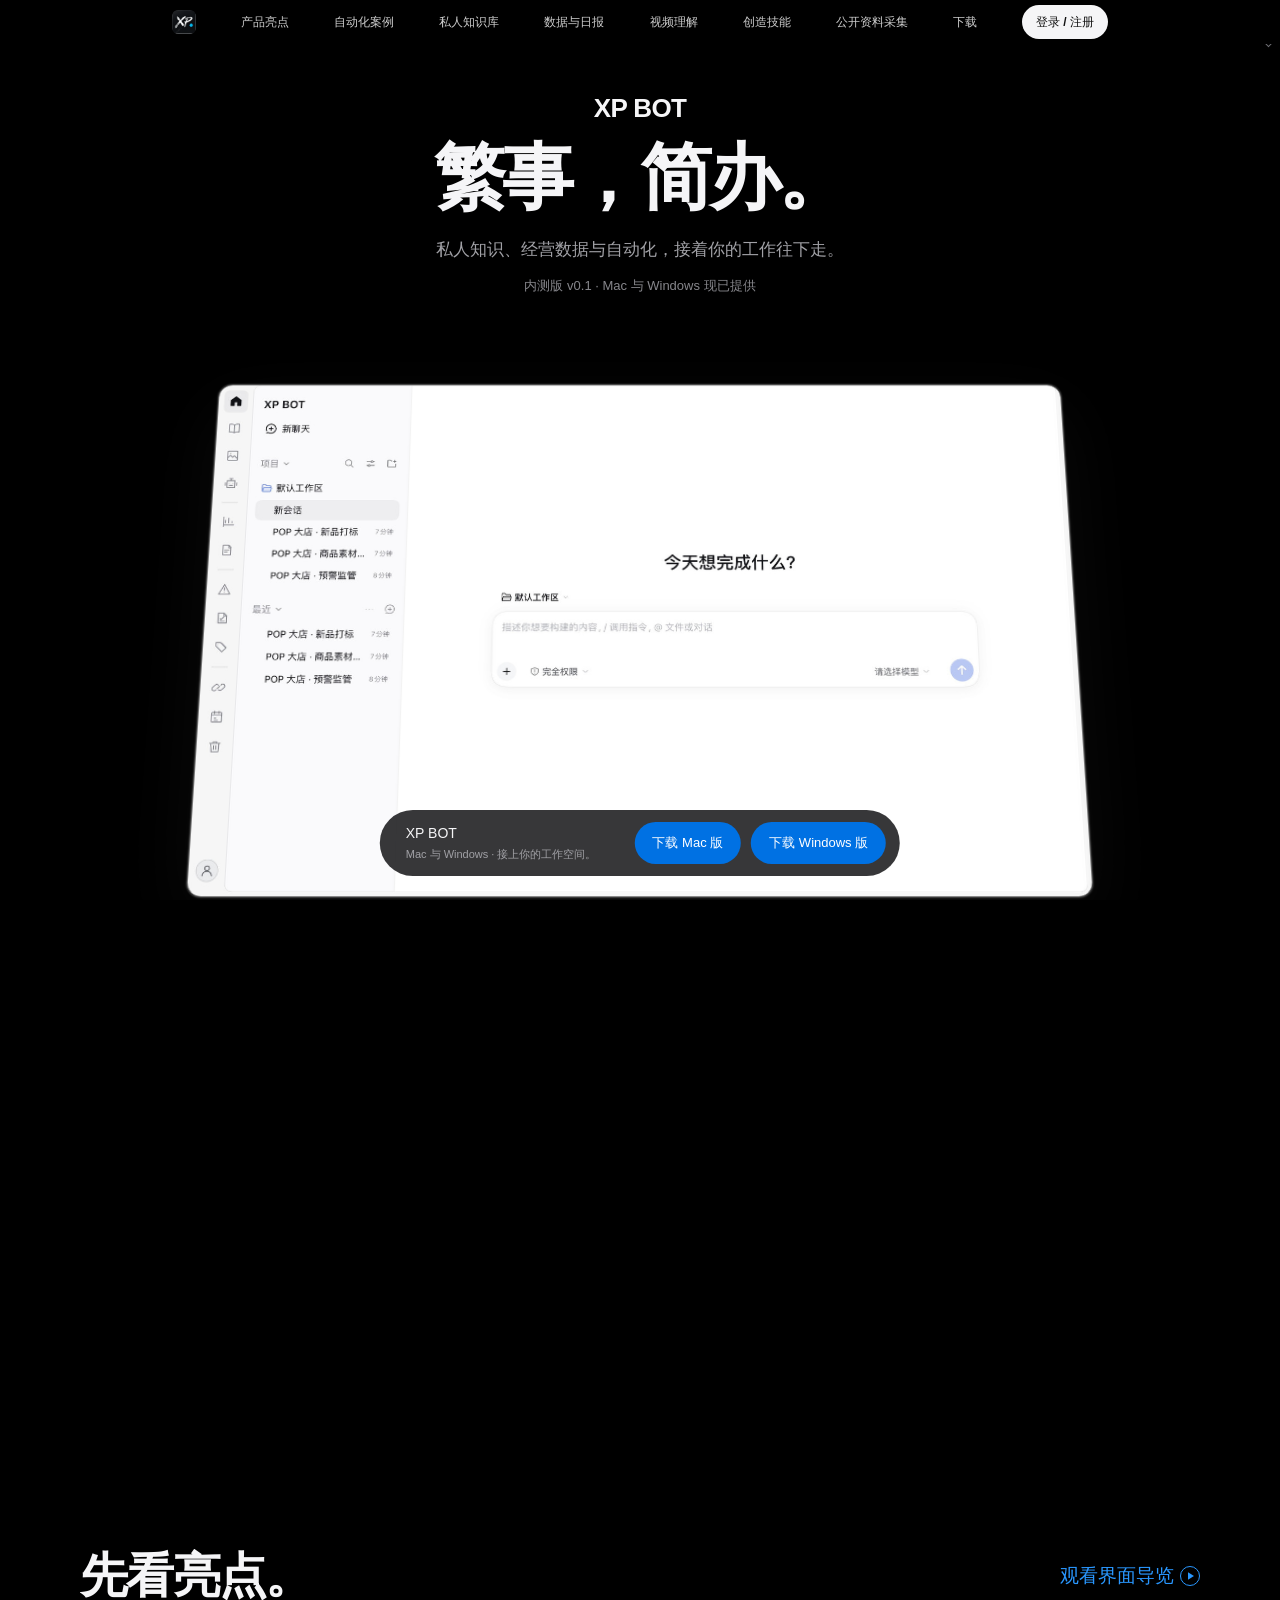
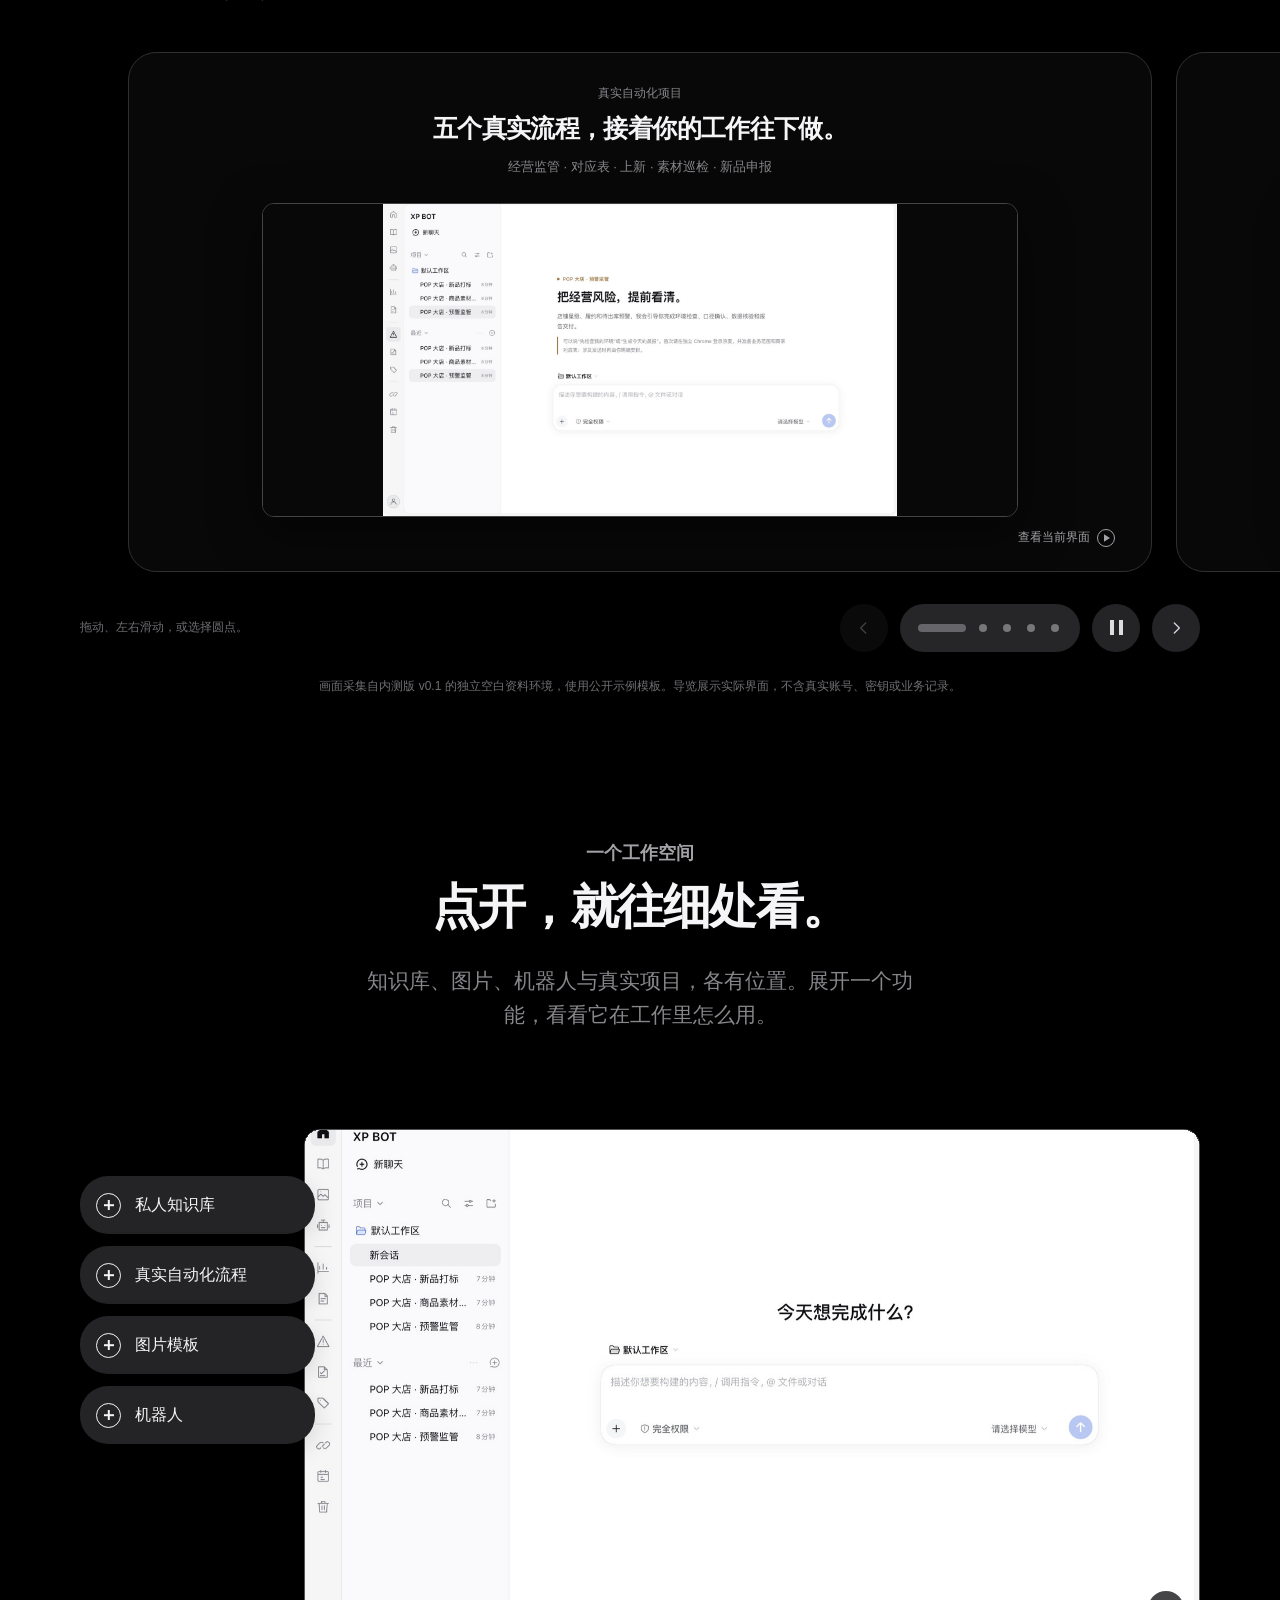
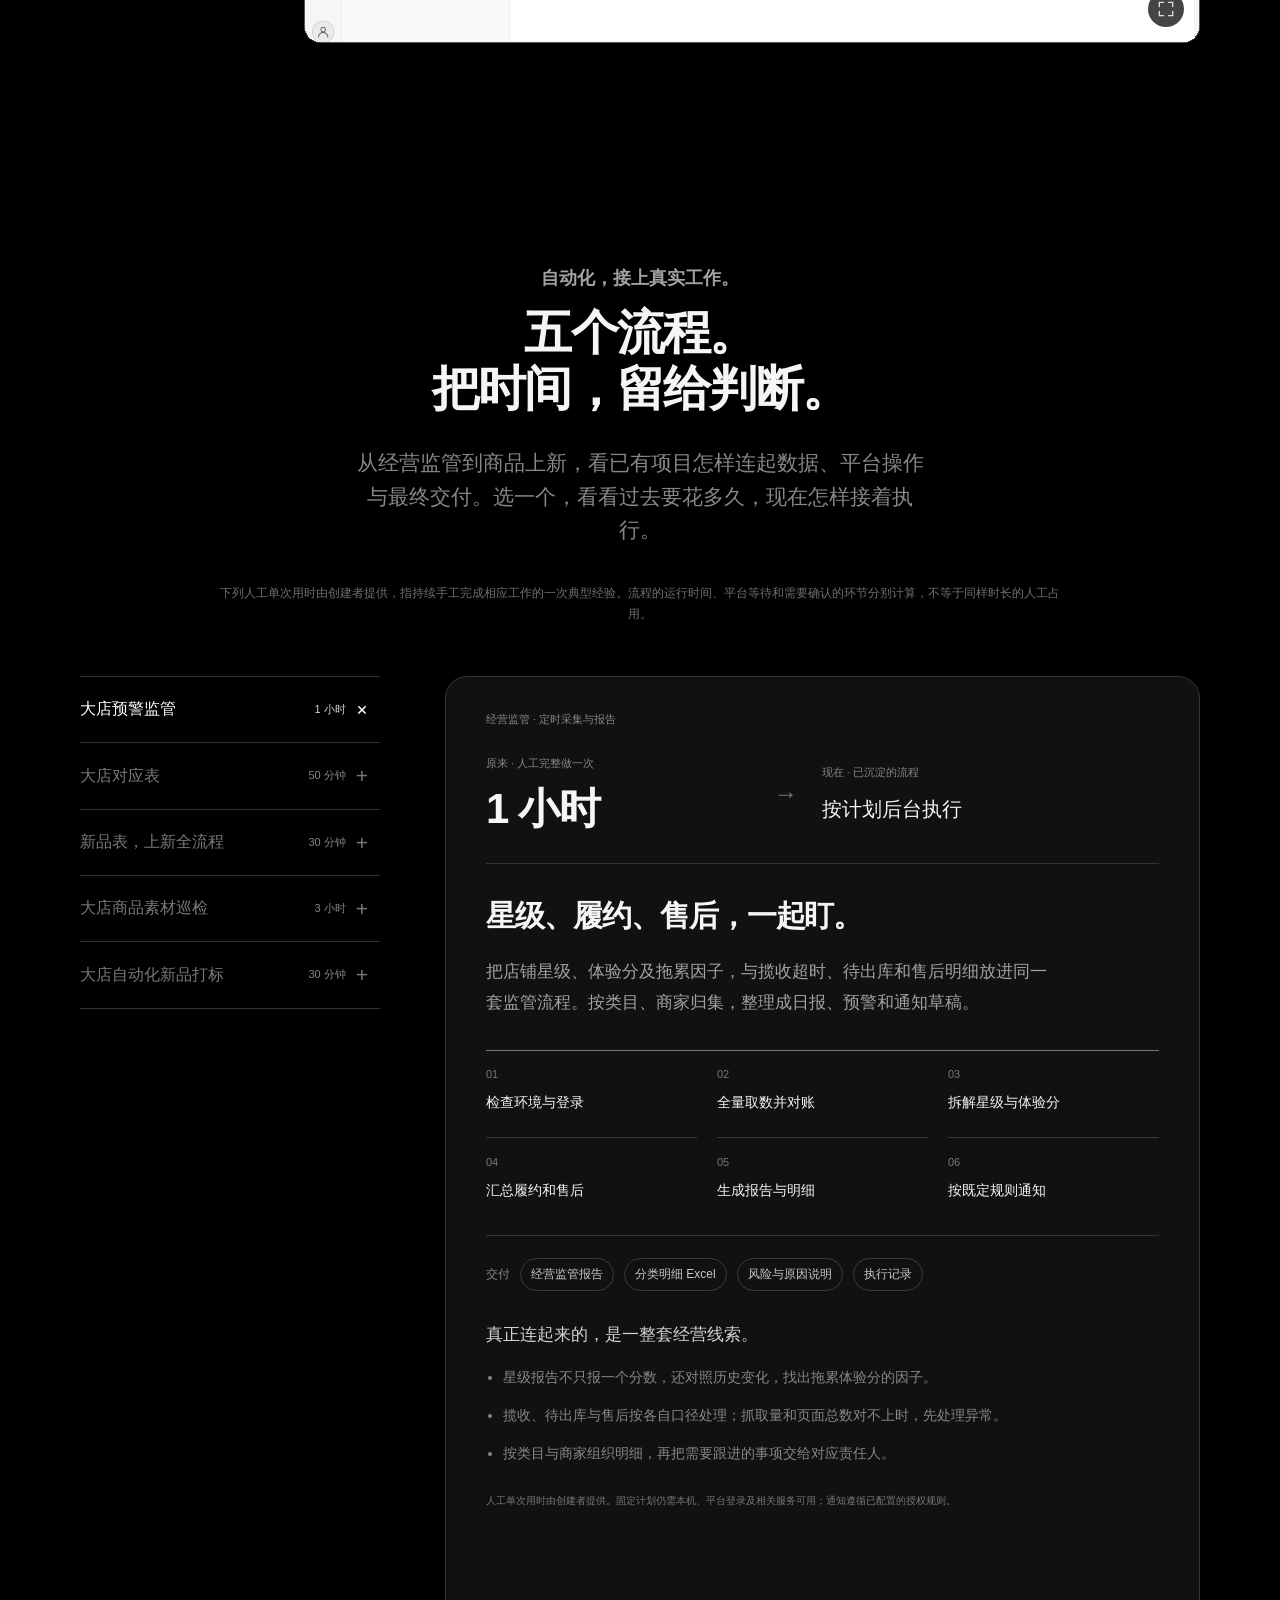
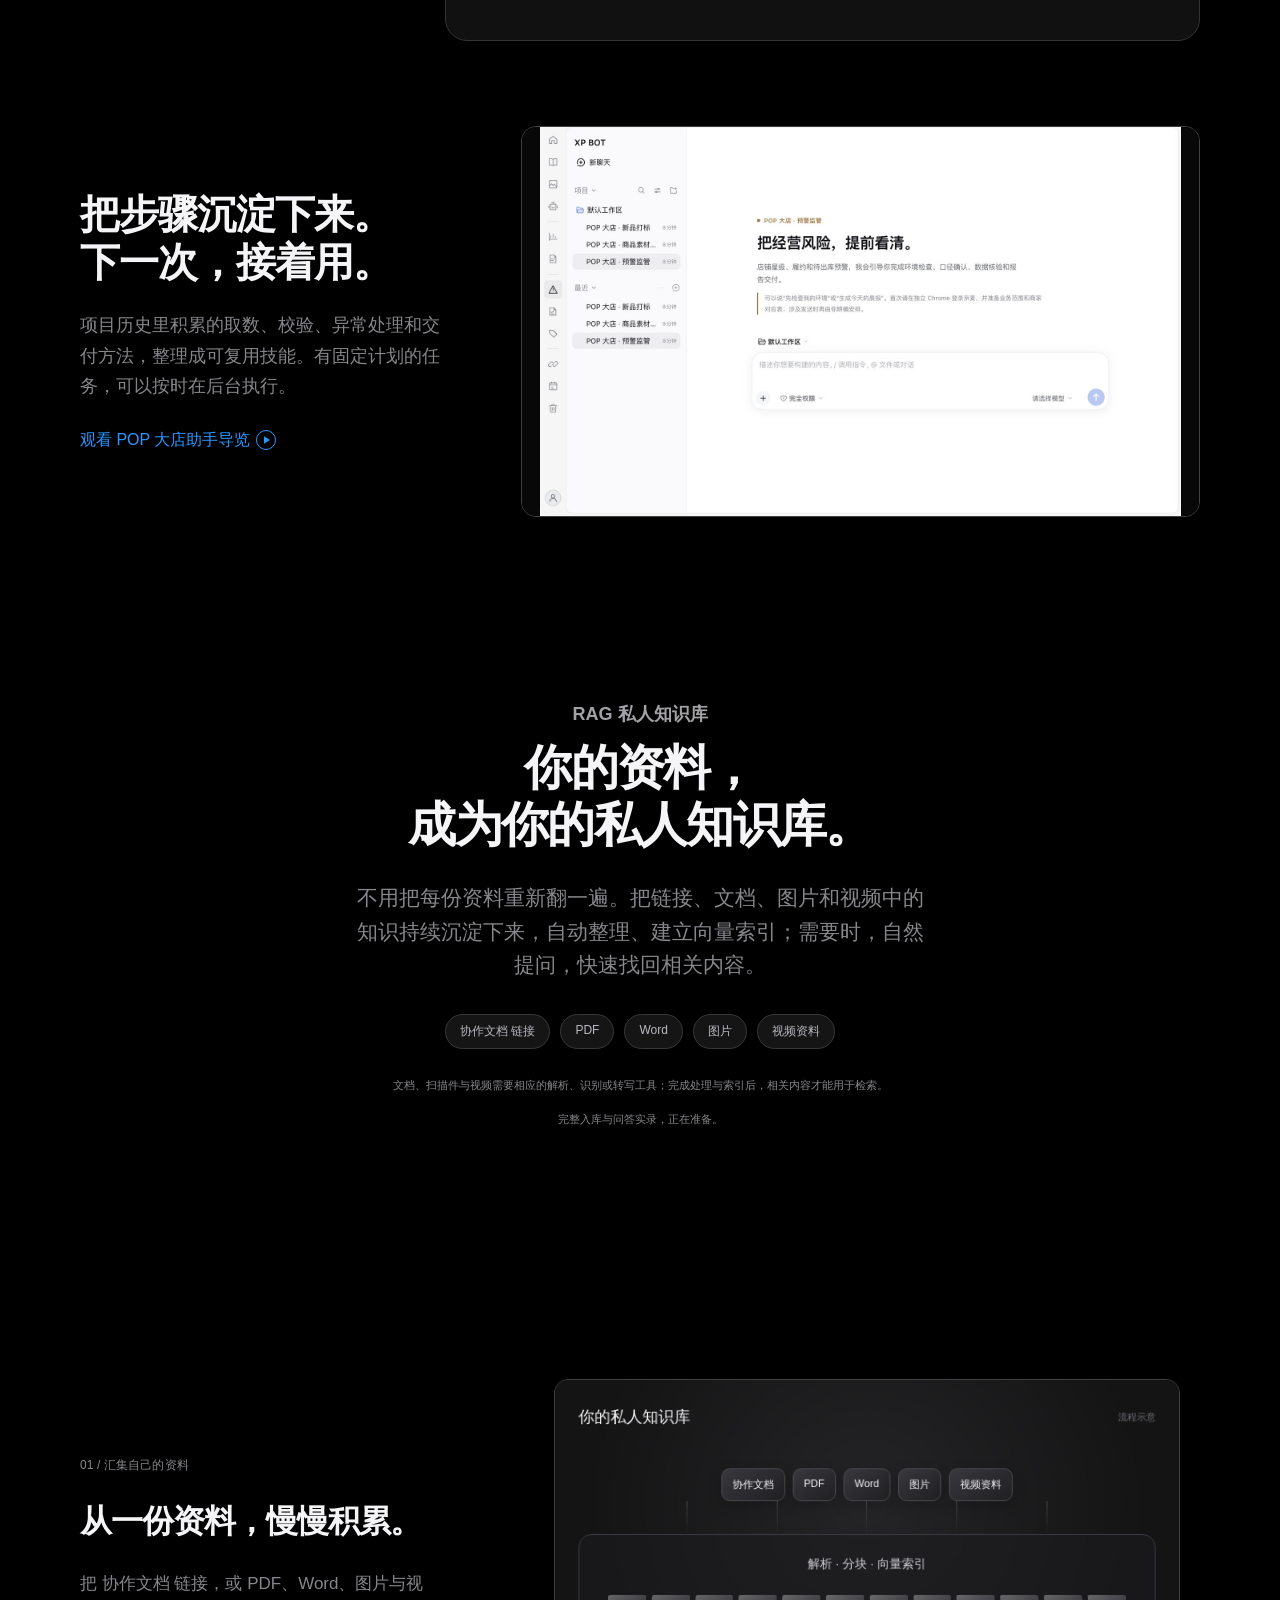
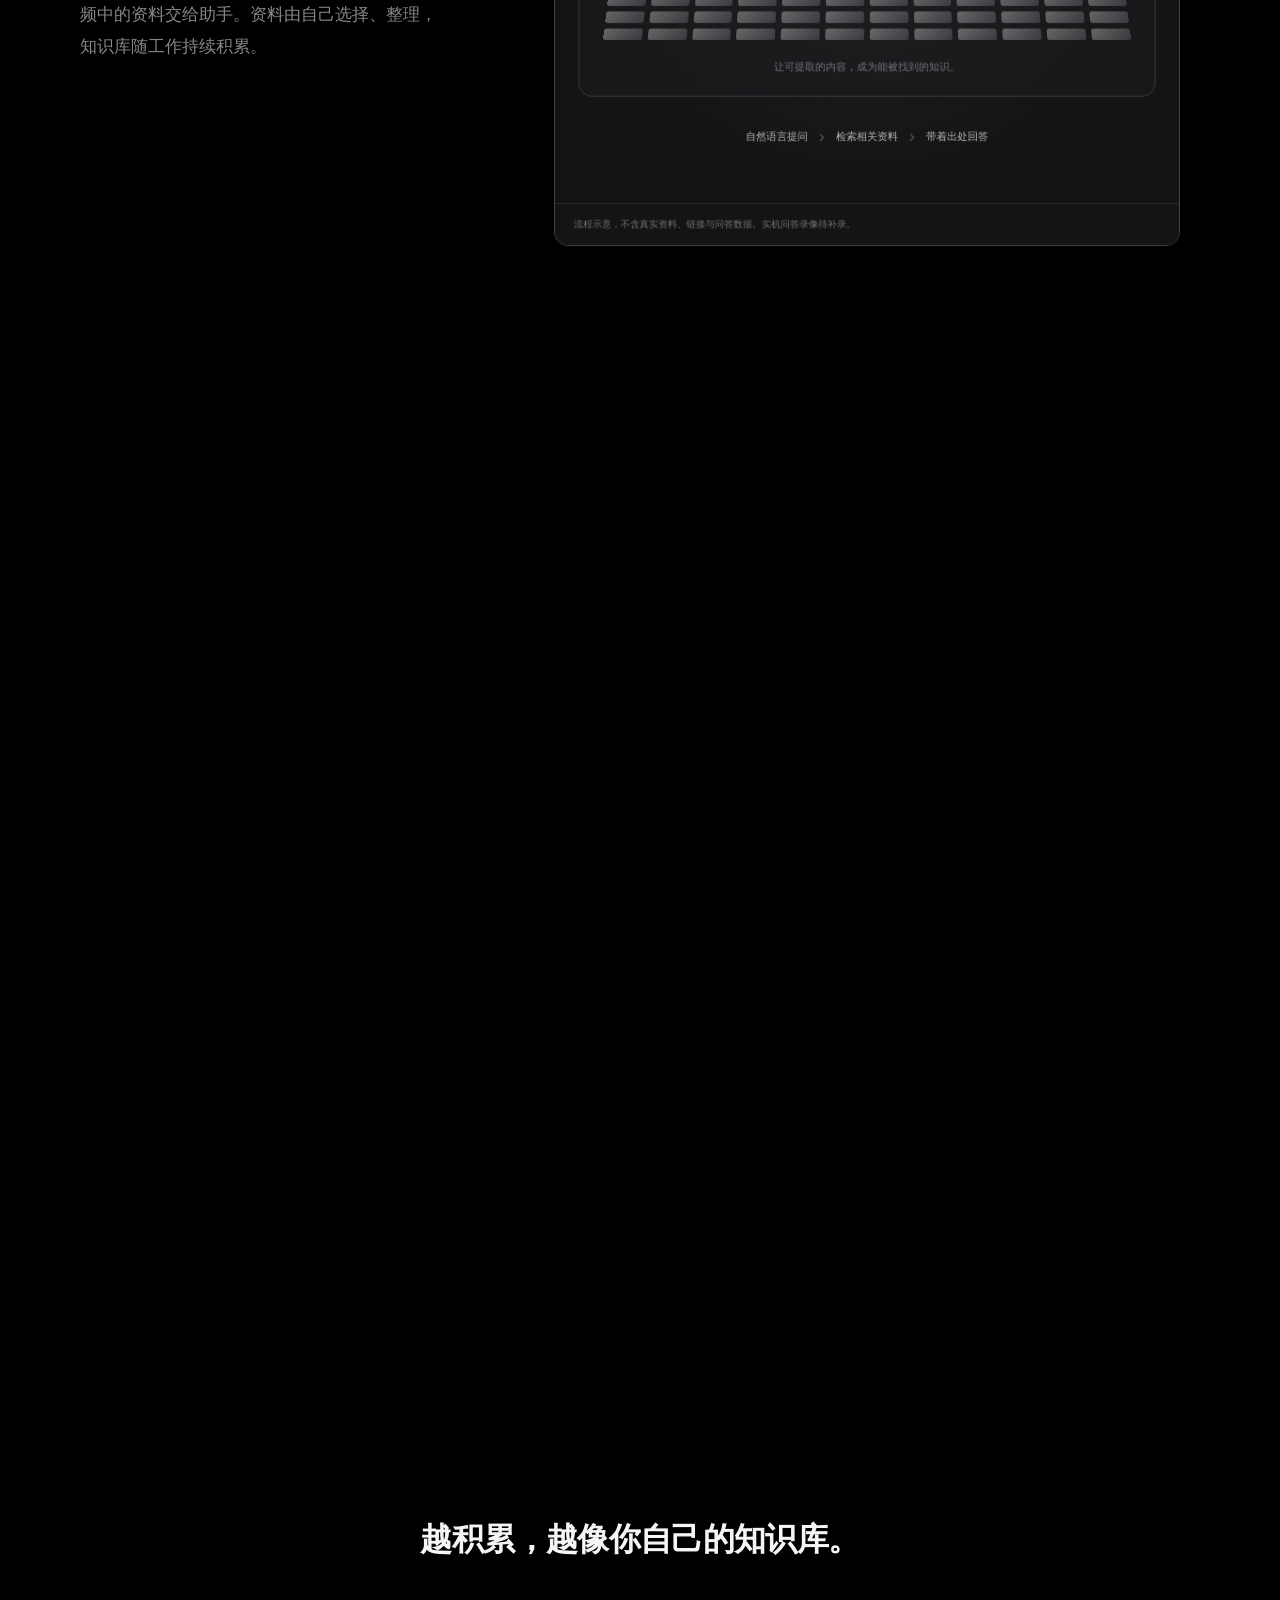
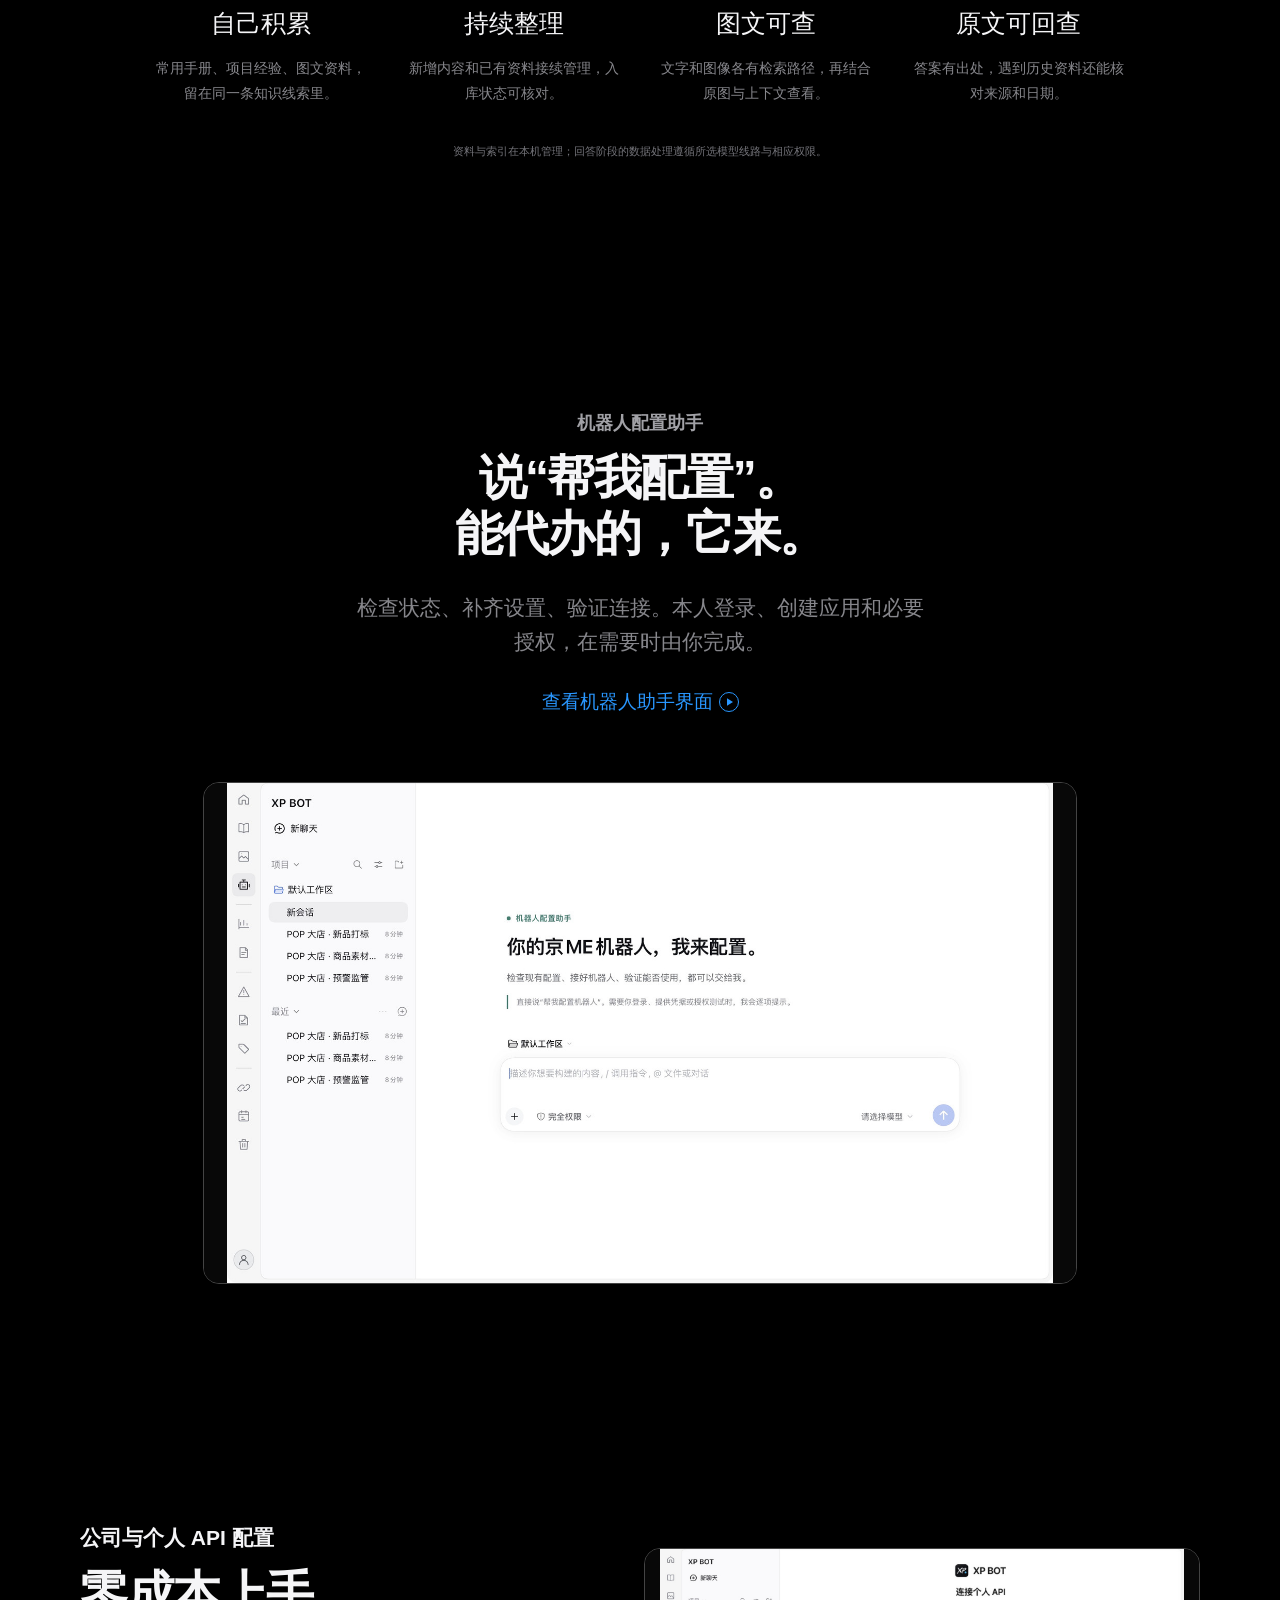
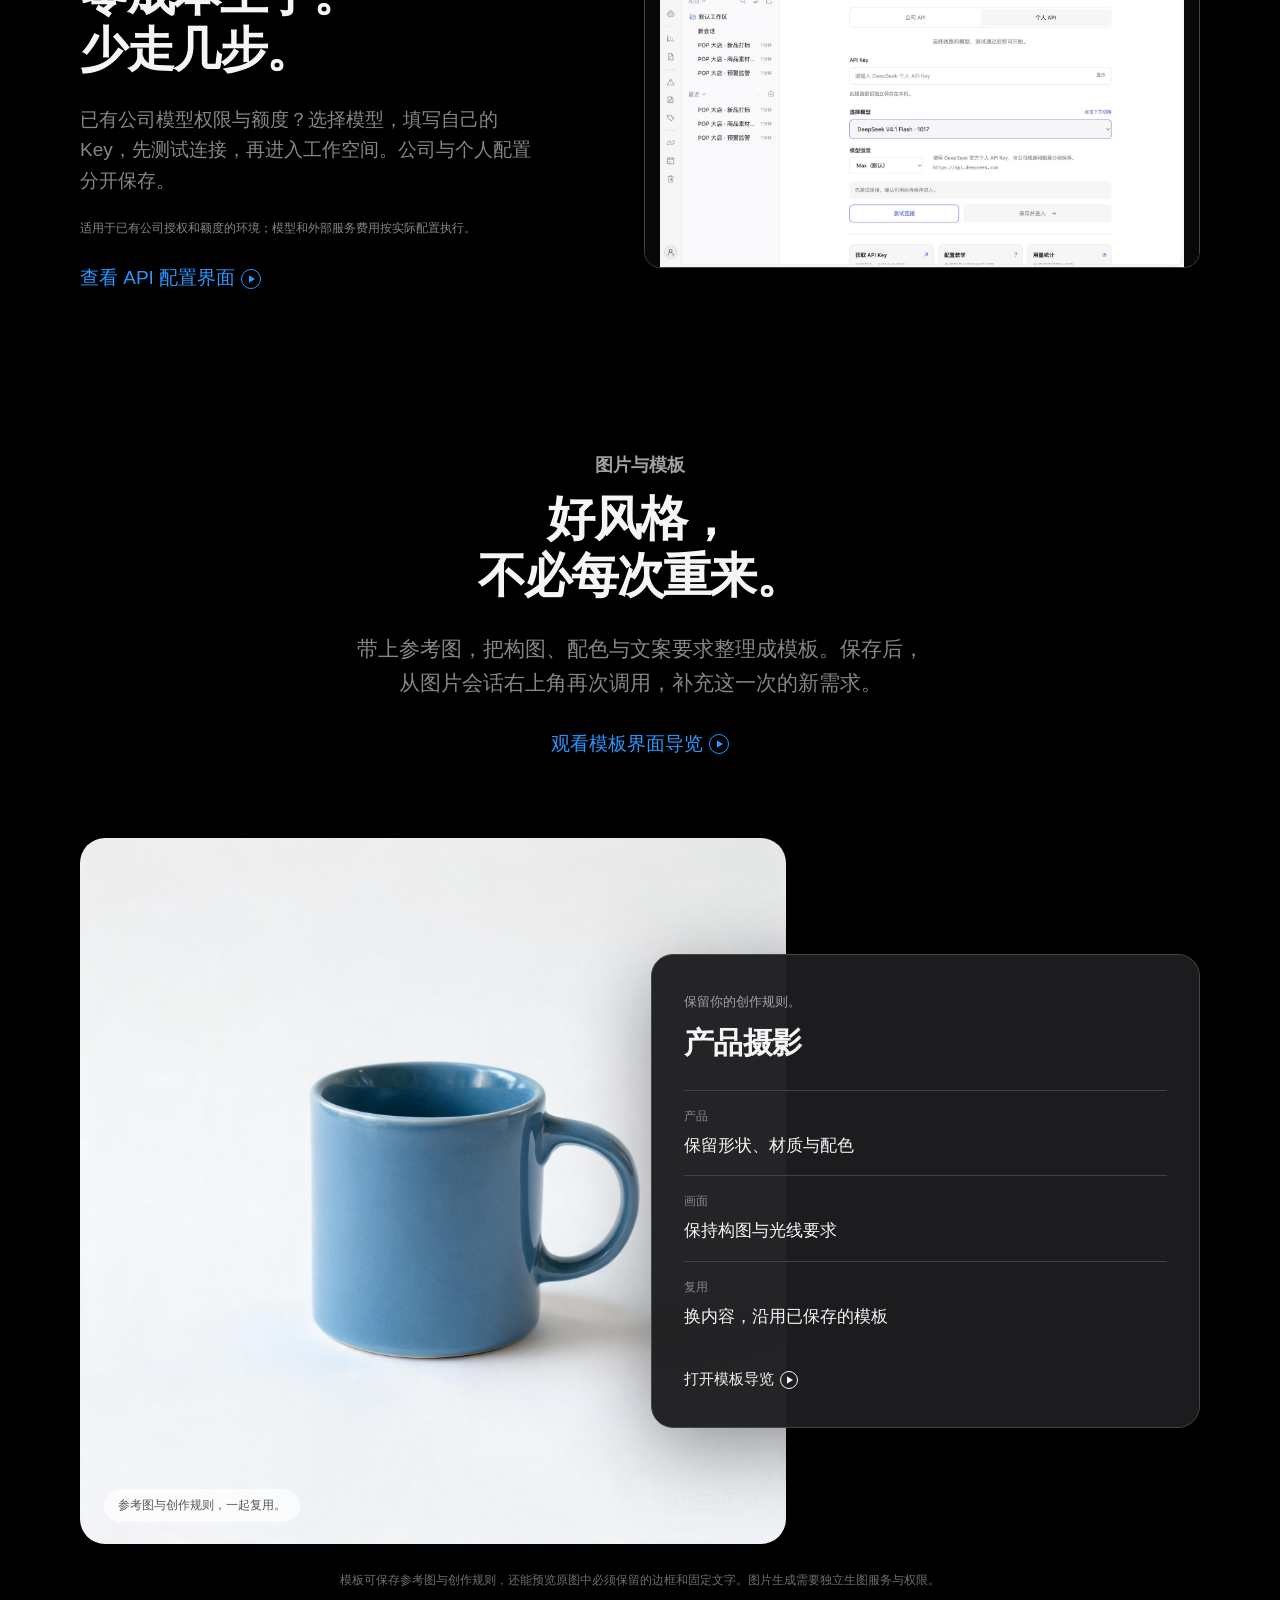
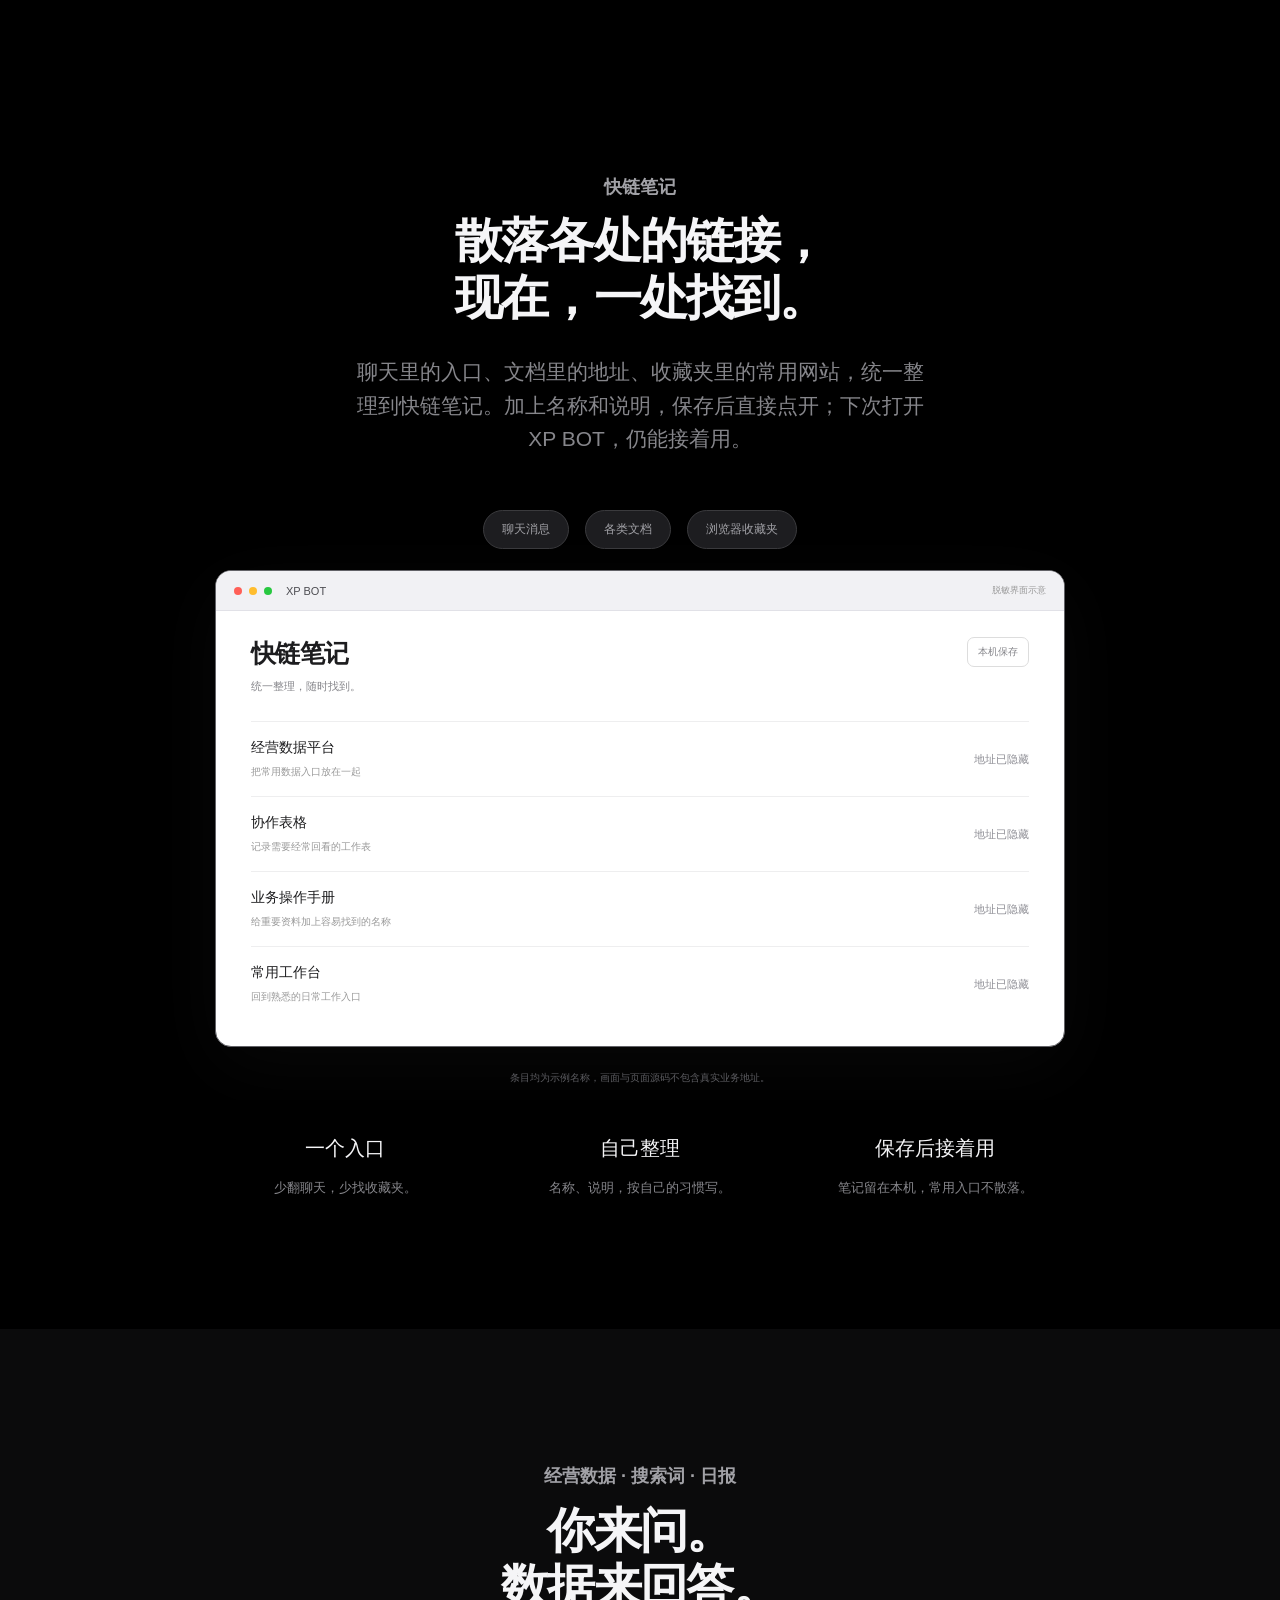
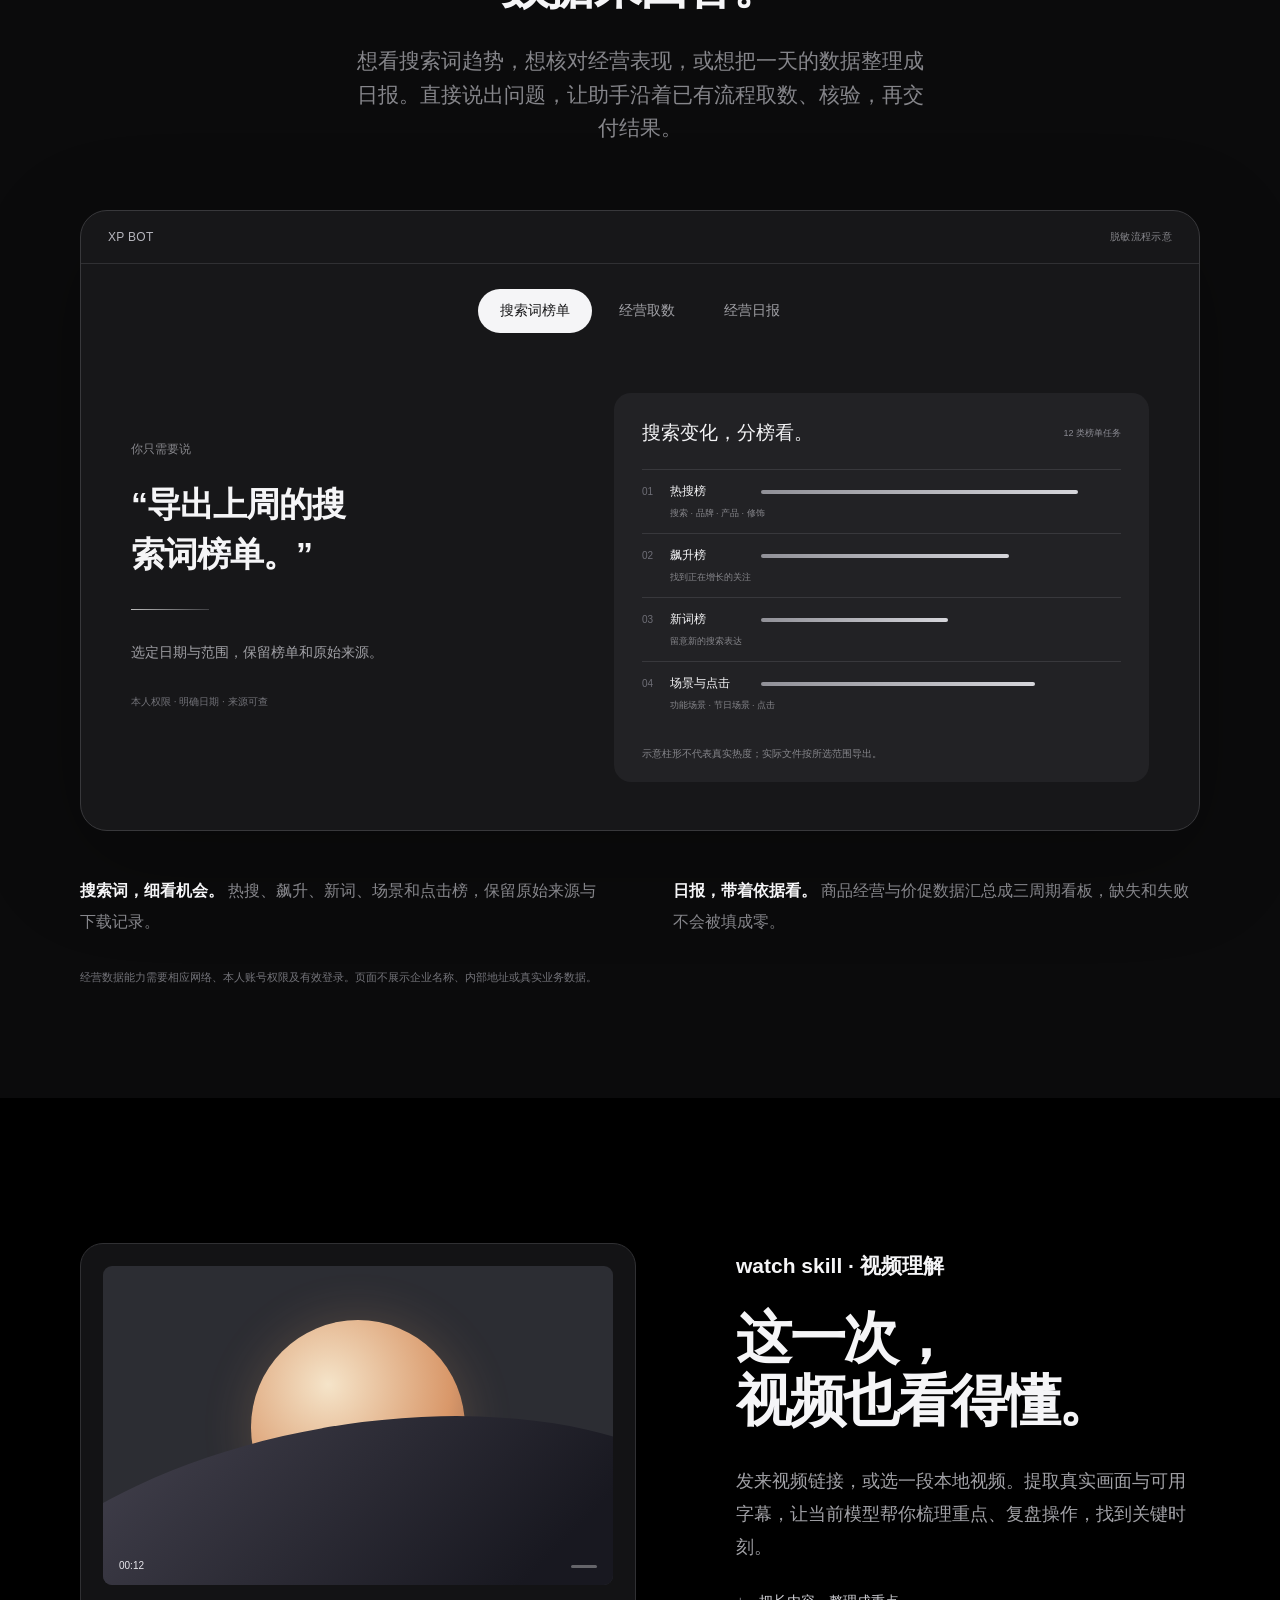
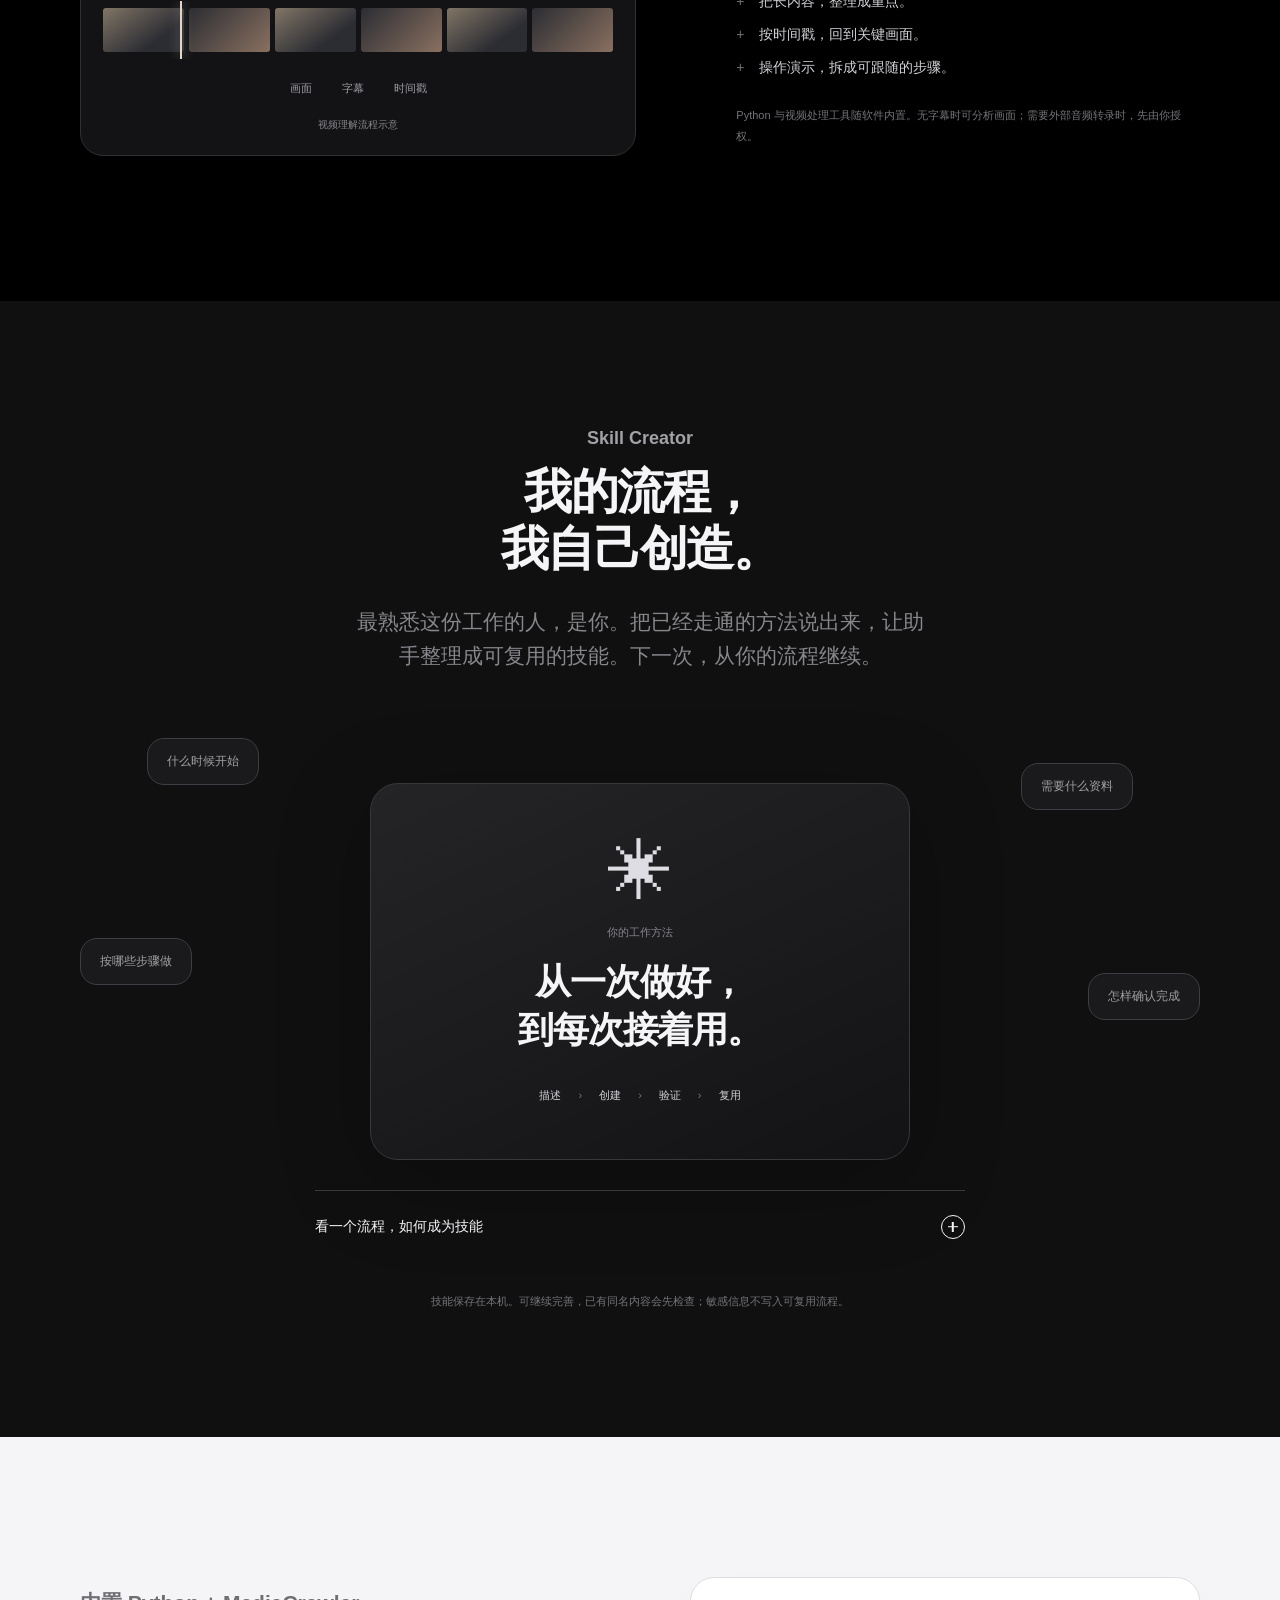
==== commit bfa946b2: "Remove decorative diagonal arrows from website links and illustrations" ====
--- a/index.html
+++ b/index.html
@@ -25,9 +25,9 @@
   <link rel="stylesheet" href="./content.css?v=bef650712398">
   <script src="./app.js?v=659f7d258c1a" defer></script>
   <script src="./capabilities.js?v=e0f427aecb47" defer></script>
-  <link rel="stylesheet" href="./releases.css?v=12f122638790">
-  <script type="module" src="./releases.js?v=4e6e96f10952"></script>
-</head>
+  <link rel="stylesheet" href="./releases.css?v=586d0d3110fe">
+  <script type="module" src="./releases.js?v=ce5fb374ec33"></script>
+<link rel="stylesheet" href="/back-to-top.css?v=10e1d7d92780"><script type="module" src="/back-to-top.js?v=d0277c0f08d0"></script></head>
 <body>
 <a class="skip-link" href="#main">跳到正文</a>
 <div class="globalnav" id="top"><nav class="globalnav-inner" aria-label="主导航"><a class="global-brand" href="#top" aria-label="XP BOT 首页"><img src="./xp-mark.png?v=0abcb6ce6641" width="24" height="24" alt="XP"></a><a class="nav-overview-link" href="#features">产品亮点</a><a href="#workflow">自动化案例</a><a href="#rag">私人知识库</a><a href="#data-assistant">数据与日报</a><a href="#watch">视频理解</a><a href="#skill-creator">创造技能</a><a href="#crawler">公开资料采集</a><a class="nav-download-link" href="#download">下载</a><a class="nav-account-link account-nav" data-account-nav href="/account/" aria-label="我的账号" aria-busy="true">我的账号</a></nav></div>
@@ -41,7 +41,7 @@
 <section class="robot-chapter shell" id="robot" aria-labelledby="robot-title"><div class="chapter-heading"><p class="eyebrow" data-reveal>机器人配置助手</p><h2 id="robot-title" data-reveal>说“帮我配置”。<br>能代办的，它来。</h2><p data-reveal>检查状态、补齐设置、验证连接。本人登录、创建应用和必要授权，在需要时由你完成。</p><button class="watch-link" data-film="robot">查看机器人助手界面 <svg viewBox="0 0 24 24" aria-hidden="true"><path d="M9 6.5 18 12l-9 5.5Z" fill="currentColor"/></svg></button></div><div class="native-wide-media" data-parallax><video class="inline-film" muted loop playsinline preload="none" data-src="./native-robot.mp4?v=2f64f52940a4" poster="./native-poster-robot.jpg?v=1343151bc215" aria-label="XP BOT 内测版机器人配置助手的当前界面"></video></div></section>
 <section class="setup-chapter shell" id="setup" aria-labelledby="setup-title"><div class="setup-copy"><p class="eyebrow" data-reveal>公司与个人 API 配置</p><h2 id="setup-title" data-reveal>零成本上手。<br>少走几步。</h2><p>已有公司模型权限与额度？选择模型，填写自己的 Key，先测试连接，再进入工作空间。公司与个人配置分开保存。</p><p class="fine-print">适用于已有公司授权和额度的环境；模型和外部服务费用按实际配置执行。</p><button class="watch-link" data-film="setup">查看 API 配置界面 <svg viewBox="0 0 24 24" aria-hidden="true"><path d="M9 6.5 18 12l-9 5.5Z" fill="currentColor"/></svg></button></div><div class="setup-native" data-parallax><video class="inline-film" muted loop playsinline preload="none" data-src="./native-setup.mp4?v=a41bae832b80" poster="./native-poster-setup.jpg?v=49b3cc94e222" aria-label="XP BOT 内测版个人 API 配置界面；不含密钥"></video></div></section>
 <section class="templates-chapter" id="templates" aria-labelledby="templates-title"><div class="chapter-heading"><p class="eyebrow" data-reveal>图片与模板</p><h2 id="templates-title" data-reveal>好风格，<br>不必每次重来。</h2><p data-reveal>带上参考图，把构图、配色与文案要求整理成模板。保存后，从图片会话右上角再次调用，补充这一次的新需求。</p><button class="watch-link" data-film="templates">观看模板界面导览 <svg viewBox="0 0 24 24" aria-hidden="true"><path d="M9 6.5 18 12l-9 5.5Z" fill="currentColor"/></svg></button></div><div class="template-stage shell"><figure class="template-picture" data-parallax><img src="./xp-template-example.png?v=59e07eebea0b" width="1024" height="1024" alt="蓝杯产品摄影模板示例" loading="lazy"><figcaption>参考图与创作规则，一起复用。</figcaption></figure><div class="template-rules"><p>保留你的创作规则。</p><h3>产品摄影</h3><div><span>产品</span><b>保留形状、材质与配色</b></div><div><span>画面</span><b>保持构图与光线要求</b></div><div><span>复用</span><b>换内容，沿用已保存的模板</b></div><button class="film-link" data-film="templates">打开模板导览 <svg viewBox="0 0 24 24" aria-hidden="true"><path d="M9 6.5 18 12l-9 5.5Z" fill="currentColor"/></svg></button></div></div><p class="media-note shell">模板可保存参考图与创作规则，还能预览原图中必须保留的边框和固定文字。图片生成需要独立生图服务与权限。</p></section>
-<section class="quicklinks-chapter shell" id="quicklinks" aria-labelledby="quicklinks-title"><div class="chapter-heading"><p class="eyebrow" data-reveal>快链笔记</p><h2 id="quicklinks-title" data-reveal>散落各处的链接，<br>现在，一处找到。</h2><p data-reveal>聊天里的入口、文档里的地址、收藏夹里的常用网站，统一整理到快链笔记。加上名称和说明，保存后直接点开；下次打开 XP BOT，仍能接着用。</p></div><div class="quicklinks-stage"><div class="quicklinks-sources" aria-hidden="true"><span>聊天消息</span><span>各类文档</span><span>浏览器收藏夹</span></div><div class="quicklinks-frame" data-parallax><div class="quicklinks-windowbar"><span class="window-controls" aria-hidden="true"><i></i><i></i><i></i></span><span>XP BOT</span><small>脱敏界面示意</small></div><div class="quicklinks-pane"><div class="quicklinks-pane-title"><div><h3>快链笔记</h3><span>统一整理，随时找到。</span></div><span class="quicklinks-saved">本机保存</span></div><ul class="quicklinks-example"><li><span class="quicklink-symbol" aria-hidden="true">↗</span><div><b>经营数据平台</b><span>把常用数据入口放在一起</span></div><span class="quicklink-hidden">地址已隐藏</span></li><li><span class="quicklink-symbol" aria-hidden="true">↗</span><div><b>协作表格</b><span>记录需要经常回看的工作表</span></div><span class="quicklink-hidden">地址已隐藏</span></li><li><span class="quicklink-symbol" aria-hidden="true">↗</span><div><b>业务操作手册</b><span>给重要资料加上容易找到的名称</span></div><span class="quicklink-hidden">地址已隐藏</span></li><li><span class="quicklink-symbol" aria-hidden="true">↗</span><div><b>常用工作台</b><span>回到熟悉的日常工作入口</span></div><span class="quicklink-hidden">地址已隐藏</span></li></ul></div></div><p class="quicklinks-privacy">条目均为示例名称，画面与页面源码不包含真实业务地址。</p></div><div class="quicklinks-benefits"><p><b>一个入口</b><span>少翻聊天，少找收藏夹。</span></p><p><b>自己整理</b><span>名称、说明，按自己的习惯写。</span></p><p><b>保存后接着用</b><span>笔记留在本机，常用入口不散落。</span></p></div></section><section class="data-chapter" id="data-assistant" aria-labelledby="data-title">
+<section class="quicklinks-chapter shell" id="quicklinks" aria-labelledby="quicklinks-title"><div class="chapter-heading"><p class="eyebrow" data-reveal>快链笔记</p><h2 id="quicklinks-title" data-reveal>散落各处的链接，<br>现在，一处找到。</h2><p data-reveal>聊天里的入口、文档里的地址、收藏夹里的常用网站，统一整理到快链笔记。加上名称和说明，保存后直接点开；下次打开 XP BOT，仍能接着用。</p></div><div class="quicklinks-stage"><div class="quicklinks-sources" aria-hidden="true"><span>聊天消息</span><span>各类文档</span><span>浏览器收藏夹</span></div><div class="quicklinks-frame" data-parallax><div class="quicklinks-windowbar"><span class="window-controls" aria-hidden="true"><i></i><i></i><i></i></span><span>XP BOT</span><small>脱敏界面示意</small></div><div class="quicklinks-pane"><div class="quicklinks-pane-title"><div><h3>快链笔记</h3><span>统一整理，随时找到。</span></div><span class="quicklinks-saved">本机保存</span></div><ul class="quicklinks-example"><li><div><b>经营数据平台</b><span>把常用数据入口放在一起</span></div><span class="quicklink-hidden">地址已隐藏</span></li><li><div><b>协作表格</b><span>记录需要经常回看的工作表</span></div><span class="quicklink-hidden">地址已隐藏</span></li><li><div><b>业务操作手册</b><span>给重要资料加上容易找到的名称</span></div><span class="quicklink-hidden">地址已隐藏</span></li><li><div><b>常用工作台</b><span>回到熟悉的日常工作入口</span></div><span class="quicklink-hidden">地址已隐藏</span></li></ul></div></div><p class="quicklinks-privacy">条目均为示例名称，画面与页面源码不包含真实业务地址。</p></div><div class="quicklinks-benefits"><p><b>一个入口</b><span>少翻聊天，少找收藏夹。</span></p><p><b>自己整理</b><span>名称、说明，按自己的习惯写。</span></p><p><b>保存后接着用</b><span>笔记留在本机，常用入口不散落。</span></p></div></section><section class="data-chapter" id="data-assistant" aria-labelledby="data-title">
  <div class="chapter-heading"><p class="eyebrow" data-reveal>经营数据 · 搜索词 · 日报</p><h2 id="data-title" data-reveal>你来问。<br>数据来回答。</h2><p data-reveal>想看搜索词趋势，想核对经营表现，或想把一天的数据整理成日报。直接说出问题，让助手沿着已有流程取数、核验，再交付结果。</p></div>
  <div class="data-explorer shell" data-feature-demo>
   <div class="data-demo-top"><span>XP BOT</span><span>脱敏流程示意</span></div>
@@ -50,7 +50,7 @@
    <div class="data-request"><span class="demo-overline">你只需要说</span><p id="data-prompt">“导出上周的搜索词榜单。”</p><div class="request-line" aria-hidden="true"></div><p class="data-request-note" id="data-note">选定日期与范围，保留榜单和原始来源。</p><span class="demo-scope">本人权限 · 明确日期 · 来源可查</span></div>
    <div class="data-results">
     <div role="tabpanel" id="data-panel-keywords" aria-labelledby="data-tab-keywords"><div class="result-heading"><h3>搜索变化，分榜看。</h3><span>12 类榜单任务</span></div><div class="rank-list"><div><span>01</span><b>热搜榜</b><i style="--bar:88%"></i><small>搜索 · 品牌 · 产品 · 修饰</small></div><div><span>02</span><b>飙升榜</b><i style="--bar:69%"></i><small>找到正在增长的关注</small></div><div><span>03</span><b>新词榜</b><i style="--bar:52%"></i><small>留意新的搜索表达</small></div><div><span>04</span><b>场景与点击</b><i style="--bar:76%"></i><small>功能场景 · 节日场景 · 点击</small></div></div><p class="demo-caption">示意柱形不代表真实热度；实际文件按所选范围导出。</p></div>
-    <div role="tabpanel" id="data-panel-metrics" aria-labelledby="data-tab-metrics" hidden><div class="result-heading"><h3>从问题，到指标。</h3><span>经营数据助手</span></div><div class="metric-orbit"><span>交易</span><span>流量</span><span>搜索</span><span>财务</span><span>商品</span><span>品牌</span><b>你的问题</b></div><div class="data-file"><span aria-hidden="true">↗</span><div><b>经营分析结果</b><small>实际来源、日期、范围与缺项一起保留</small></div></div></div>
+    <div role="tabpanel" id="data-panel-metrics" aria-labelledby="data-tab-metrics" hidden><div class="result-heading"><h3>从问题，到指标。</h3><span>经营数据助手</span></div><div class="metric-orbit"><span>交易</span><span>流量</span><span>搜索</span><span>财务</span><span>商品</span><span>品牌</span><b>你的问题</b></div><div class="data-file"><div><b>经营分析结果</b><small>实际来源、日期、范围与缺项一起保留</small></div></div></div>
     <div role="tabpanel" id="data-panel-daily" aria-labelledby="data-tab-daily" hidden><div class="result-heading"><h3>经营全貌，清楚呈现。</h3><span>三周期看板</span></div><div class="period-cards"><div><span>单日 / 实时</span><b>看当下</b></div><div><span>本月至今</span><b>看累计</b></div><div><span>年至今</span><b>看全局</b></div></div><div class="daily-lines"><span>店铺</span><span>品牌</span><span>品类</span><span>单品</span><svg viewBox="0 0 600 92" aria-hidden="true"><path d="M0 73 C55 80 58 28 111 40 S183 83 230 43 S315 70 370 30 S458 55 490 20 S565 34 600 7"/></svg></div><p class="demo-caption">按原有看板口径生成 HTML 与数据文件。同比、缺项与采集状态分别呈现，示意曲线不代表经营数据。</p></div>
    </div>
   </div>
@@ -65,7 +65,7 @@
 <section class="crawler-chapter" id="crawler" aria-labelledby="crawler-title"><div class="crawler-layout shell"><div class="crawler-copy"><p class="eyebrow" data-reveal>内置 Python + MediaCrawler</p><h2 id="crawler-title" data-reveal>让爬虫，<br>不再困难。</h2><p>告诉助手平台、关键词和需要的范围。运行环境已经准备好，从公开资料采集，接着完成清洗、分析与导出。</p><p class="crawler-statement">把环境准备，留给软件。<br>把问题和判断，留给自己。</p><div class="runtime-badges"><span>Python 已内置</span><span>独立浏览器</span><span>结果留在本机</span></div><p class="feature-footnote">平台登录与验证码由本人完成。MediaCrawler 遵循上游非商业学习研究许可，访问范围与可用性以来源平台为准。</p></div><div class="crawl-route" data-feature-demo><div class="crawl-query"><span>公开资料采集</span><p>关键词 / 链接 / 作者</p></div><div class="route-stream" aria-hidden="true"><i></i><i></i><i></i></div><div class="crawl-processing"><span>采集</span><i>›</i><span>清洗</span><i>›</i><span>分析</span></div><div class="crawl-table"><div><b>来源</b><b>日期</b><b>内容摘要</b></div><div><span>公开页面 A</span><span>按范围</span><i></i></div><div><span>公开页面 B</span><span>按范围</span><i></i></div><div><span>公开页面 C</span><span>按范围</span><i></i></div></div><p class="demo-caption">采集流程示意 · 非真实采集结果</p><button class="replay-route" type="button">重播流程示意 <span aria-hidden="true">↻</span></button></div></div></section>
 
 <section class="capabilities shell" id="capabilities" aria-labelledby="capabilities-title"><div class="section-heading"><h2 id="capabilities-title" data-reveal>还有这些，<br>让工作接得上。</h2></div><div class="capability-grid"><details class="capability-card"><summary>电脑状态排查<span class="details-icon" aria-hidden="true"></span></summary><p>以前需要理解内存、磁盘和进程指标。现在用普通语言描述卡顿现象，助手读取资源状态、解释可能原因并给出处理建议，降低排查的专业门槛。</p></details><details><summary><span>Skill Creator · 创造技能</span><span class="plus-icon" aria-hidden="true"></span></summary><p>从 Skills 打开“创建我的技能”，用自然语言描述工作方法。助手整理输入、步骤与结果，创建后验证，再加入自己的技能库。</p></details><details><summary><span>文件与图片交付</span><span class="plus-icon" aria-hidden="true"></span></summary><p>文件以可点击链接或卡片交付。图片留在会话中，支持查看、保存与侧栏预览。</p></details><details><summary><span>快链笔记</span><span class="plus-icon" aria-hidden="true"></span></summary><p>记录常用入口与工作线索，支持编辑、完成状态及自动保存。</p></details><details><summary><span>项目与全局置顶</span><span class="plus-icon" aria-hidden="true"></span></summary><p>把长期工作放进项目，把常用会话置顶。展开、折叠与搜索，让线索回到眼前。</p></details><details><summary><span>多模型与线路管理</span><span class="plus-icon" aria-hidden="true"></span></summary><p>使用已有权限接入合适的模型。公司与个人配置独立保存，先测试再进入。</p></details><details><summary><span>定时任务与记录</span><span class="plus-icon" aria-hidden="true"></span></summary><p>查看任务来源、周期、状态和记录。关闭时保留计划，需要时确认重新开启。</p></details></div></section>
-<section class="beta-chapter shell" aria-labelledby="beta-title"><div><p class="eyebrow">内测版 v0.1</p><h2 id="beta-title">用自己的账号，<br>接上自己的工作。</h2><p>从一个普通对话开始。需要图片、知识或业务流程时，切换对应助手，缺什么就由它引导你补齐。</p><a class="watch-link" href="/help/">查看安装与使用指南 <span aria-hidden="true">↗</span></a></div><ol><li><span>01</span><div><h3>登录、资料与更新，一处管理。</h3><p>官网和客户端使用同一账号。设置显示 ID 与头像，接收新版提醒，提交私密反馈。</p></div></li><li><span>02</span><div><h3>让功能，按你的习惯排列。</h3><p>左侧功能栏可在设置里自选和排序。置顶、项目和最近会话，都能展开或收起。</p></div></li><li><span>03</span><div><h3>干净开始，资料留给自己。</h3><p>预置软件说明与操作流程。聊天、个人文档、历史业务数据与登录凭据，由你在本机管理。</p></div></li></ol></section><section class="platform-preview shell" aria-labelledby="windows-title"><div><p class="eyebrow">XP BOT for Windows</p><h2 id="windows-title">换一台电脑，<br>工作方式依然熟悉。</h2><p>同样的会话、知识库、图片与流程助手。用同一个官网账号管理头像、显示 ID、反馈与版本更新，在自己的电脑上接着工作。</p><p class="platform-local-note">聊天、文件和知识库由各台电脑在本机管理。</p><a class="pill-button" href="/account/?platform=win32&amp;arch=x64#downloads">下载 Windows x64 内测版</a><a class="platform-guide" href="/help/#install-windows">查看 Windows 安装说明 ↗</a></div><figure><img src="./xp-windows-workspace.png" width="1440" height="960" alt="XP BOT Windows 内测版：独立功能栏、置顶、项目、最近会话与对话输入框" loading="lazy"><figcaption>Windows 内测版实机界面 · 独立空白测试资料</figcaption></figure></section><section class="download" id="download" aria-labelledby="download-title" data-release-panel><div class="shell"><img src="./xp-icon.png?v=6a498b063921" class="download-icon" width="112" height="112" alt="XP BOT 应用图标" loading="lazy"><p class="eyebrow" data-release-status>XP BOT</p><h2 id="download-title">好工作，接着来。</h2><p class="download-intro" data-release-description role="status" aria-live="polite">选择适合你电脑的 Mac 或 Windows x64 内测安装包。</p><label class="release-target"><span>选择下载版本</span><select data-release-target aria-label="选择下载版本"><option value="darwin">Mac 内测版</option><option value="win32-x64">Windows x64 内测版</option><option value="win32-arm64">Windows ARM64（暂未提供）</option></select></label><p class="release-target-note" data-release-target-note></p><button class="download-pending" data-release-pending disabled>安装包准备中</button><div class="release-actions" data-release-actions></div><button class="release-retry" data-release-retry hidden>重新连接</button><p class="release-install-note" data-release-install-note>先完成当前任务并退出 XP BOT，再按所选版本的安装说明操作。</p><details class="release-details" data-release-details hidden><summary>更新说明与安装包校验</summary><p class="release-notes" data-release-notes></p><pre class="release-checksums" data-release-checksums></pre></details><p class="download-account-links"><a href="/help/">安装与使用指南</a><a href="/account/">管理账号</a><a href="/account/#feedback">提交私密反馈</a></p><dl class="release-facts"><div><dt>当前阶段</dt><dd data-release-stage>内测版 v0.1</dd></div><div><dt>适用平台</dt><dd data-release-platforms data-release-minimum-os="14.0+">macOS 14.0+ · Apple Silicon</dd></div><div><dt>下载版本</dt><dd>按所选平台与架构提供</dd></div></dl></div></section>
+<section class="beta-chapter shell" aria-labelledby="beta-title"><div><p class="eyebrow">内测版 v0.1</p><h2 id="beta-title">用自己的账号，<br>接上自己的工作。</h2><p>从一个普通对话开始。需要图片、知识或业务流程时，切换对应助手，缺什么就由它引导你补齐。</p><a class="watch-link" href="/help/">查看安装与使用指南 </a></div><ol><li><span>01</span><div><h3>登录、资料与更新，一处管理。</h3><p>官网和客户端使用同一账号。设置显示 ID 与头像，接收新版提醒，提交私密反馈。</p></div></li><li><span>02</span><div><h3>让功能，按你的习惯排列。</h3><p>左侧功能栏可在设置里自选和排序。置顶、项目和最近会话，都能展开或收起。</p></div></li><li><span>03</span><div><h3>干净开始，资料留给自己。</h3><p>预置软件说明与操作流程。聊天、个人文档、历史业务数据与登录凭据，由你在本机管理。</p></div></li></ol></section><section class="platform-preview shell" aria-labelledby="windows-title"><div><p class="eyebrow">XP BOT for Windows</p><h2 id="windows-title">换一台电脑，<br>工作方式依然熟悉。</h2><p>同样的会话、知识库、图片与流程助手。用同一个官网账号管理头像、显示 ID、反馈与版本更新，在自己的电脑上接着工作。</p><p class="platform-local-note">聊天、文件和知识库由各台电脑在本机管理。</p><a class="pill-button" href="/account/?platform=win32&amp;arch=x64#downloads">下载 Windows x64 内测版</a><a class="platform-guide" href="/help/#install-windows">查看 Windows 安装说明</a></div><figure><img src="./xp-windows-workspace.png" width="1440" height="960" alt="XP BOT Windows 内测版：独立功能栏、置顶、项目、最近会话与对话输入框" loading="lazy"><figcaption>Windows 内测版实机界面 · 独立空白测试资料</figcaption></figure></section><section class="download" id="download" aria-labelledby="download-title"><div class="shell"><img src="./xp-icon.png?v=6a498b063921" class="download-icon" width="112" height="112" alt="XP BOT" loading="lazy"><p class="eyebrow">XP BOT · 内测版 v0.1</p><h2 id="download-title">把 XP BOT，带到你的电脑。</h2><p class="download-intro">登录后，下载适合你的版本。</p><!-- XP_DOWNLOAD_CARDS --><div class="download-platforms"><article class="release-platform-card" data-release-panel data-release-platform="darwin" aria-labelledby="home-download-darwin"><div class="release-card-heading"><h3 id="home-download-darwin">macOS</h3><span class="release-recommended" data-release-recommended hidden>推荐下载</span></div><p class="release-card-version" data-release-status>内测版 v0.1</p><p class="release-card-system">macOS 14 及以上<br>Apple Silicon · M 系列芯片</p><div class="release-actions" data-release-actions></div><p class="release-card-description" data-release-description role="status" aria-live="polite">正在获取下载信息…</p><button class="release-retry" data-release-retry hidden>重试连接</button><a class="release-card-guide" href="/help/#install-mac">安装说明</a><details class="release-details" data-release-details hidden><summary>版本信息与校验</summary><p class="release-notes" data-release-notes></p><pre class="release-checksums" data-release-checksums></pre></details></article><article class="release-platform-card" data-release-panel data-release-platform="win32-x64" aria-labelledby="home-download-win32-x64"><div class="release-card-heading"><h3 id="home-download-win32-x64">Windows</h3><span class="release-recommended" data-release-recommended hidden>推荐下载</span></div><p class="release-card-version" data-release-status>内测版 v0.1</p><p class="release-card-system">Windows 10 22H2 / Windows 11<br>Intel / AMD 处理器 · x64</p><div class="release-actions" data-release-actions></div><p class="release-card-description" data-release-description role="status" aria-live="polite">正在获取下载信息…</p><button class="release-retry" data-release-retry hidden>重试连接</button><a class="release-card-guide" href="/help/#install-windows">安装说明</a><details class="release-details" data-release-details hidden><summary>版本信息与校验</summary><p class="release-notes" data-release-notes></p><pre class="release-checksums" data-release-checksums></pre></details></article></div><!-- /XP_DOWNLOAD_CARDS --><p class="download-account-links"><a href="/help/">安装与使用指南</a><a href="/account/">管理账号</a><a href="/account/#feedback">意见反馈</a></p></div></section>
 <section class="faq" id="faq" aria-labelledby="faq-title"><div class="shell"><h2 id="faq-title">你可能还想知道。</h2><div class="faq-list">
       <details><summary>现在可以下载 XP BOT 吗？<span class="details-icon" aria-hidden="true"></span></summary><div class="faq-answer"><p data-release-faq>Mac Apple Silicon 与 Windows x64 内测版现已提供。注册并验证邮箱后登录下载；Intel Mac 和 Windows ARM64 暂未提供安装包。</p></div></details>
       <details><summary>Mac 和 Windows 会自动同步工作资料吗？<span class="details-icon" aria-hidden="true"></span></summary><div class="faq-answer"><p>两端可以使用同一个官网账号，显示 ID、头像和私密反馈随账号使用。聊天、文件与知识库保存在各自电脑中，当前不提供跨设备自动同步。</p></div></details><details><summary>需要自己准备模型 API 吗？<span class="details-icon" aria-hidden="true"></span></summary><div class="faq-answer"><p>需要。使用聊天能力前，请在应用设置中配置你有权使用的模型 API 并测试连接。图片生成还需要独立的生图服务与权限。服务可用性与费用以对应服务商为准。</p></div></details>
--- a/releases.css
+++ b/releases.css
@@ -13,3 +13,8 @@
 .platform-download-links{display:flex;gap:10px;flex-shrink:0}.launch-dock .platform-download-links{display:flex;gap:10px}.platform-download-links .pill-button{padding:11px 18px}
 .platform-preview{display:grid;grid-template-columns:1fr 1.5fr;gap:6%;align-items:center;padding-block:100px;border-top:1px solid #303033}.platform-preview h2{font-size:clamp(34px,3.6vw,52px);line-height:1.2;letter-spacing:-.035em;margin:18px 0 24px}.platform-preview p:not(.eyebrow){font-size:18px;color:#a1a1a6;line-height:1.75}.platform-preview .platform-local-note{font-size:13px!important;margin:18px 0 26px}.platform-preview figure{margin:0}.platform-preview img{width:100%;height:auto;border-radius:16px;border:1px solid #ffffff20}.platform-preview figcaption{font-size:12px;line-height:1.6;color:#86868b;margin-top:14px}.platform-guide{display:block;font-size:14px;color:#2997ff;margin-top:18px}
 @media(max-width:760px){.platform-preview{grid-template-columns:1fr;gap:36px;padding-block:64px}.platform-preview p:not(.eyebrow){font-size:16px}.launch-dock{width:calc(100% - 28px)!important;gap:12px!important;flex-wrap:wrap;padding:16px 20px!important;bottom:22px!important;border-radius:24px!important}.launch-dock .platform-download-links{width:100%;flex-direction:row}.platform-download-links .pill-button{flex:1;font-size:12px;padding:10px 14px}.launch-dock>div:first-child{flex:1}.platform-preview img{border-radius:10px}}
+
+/* Short windows and browser zoom need document flow, not overlapping layers. */
+@media(max-height:660px){.launch-hero{height:auto;min-height:0;padding-bottom:32px}.launch-pin{position:relative;height:auto;min-height:0;overflow:visible;display:flex;flex-direction:column;align-items:center;gap:28px;padding:36px 0}.launch-copy{position:relative;top:auto;left:auto;right:auto;width:calc(100% - 48px);transform:none!important;opacity:1!important}.launch-product-position{position:relative;top:auto;left:auto;width:min(84vw,980px);transform:none}.launch-product-scroll,.launch-product-pointer{transform:none!important}.launch-dock{position:relative;left:auto;bottom:auto!important;transform:none;margin:0 auto;max-width:calc(100% - 28px)}}
+
+.download-platforms{display:grid;grid-template-columns:repeat(2,minmax(0,1fr));gap:24px;max-width:940px;margin:36px auto 0;text-align:left}.release-platform-card{position:relative;min-width:0;padding:32px;border:1px solid #d2d2d7;border-radius:24px;background:#fff;color:#1d1d1f}.release-platform-card[data-recommended=true]{order:-1;border-color:#0071e3;box-shadow:0 0 0 1px #0071e3}.release-card-heading{display:flex;align-items:center;justify-content:space-between;gap:12px}.release-card-heading h3{font-size:28px;line-height:1.2;letter-spacing:-.02em;margin:0}.release-recommended{font-size:11px;background:#eaf3ff;color:#0066cc;border-radius:99px;padding:5px 10px;white-space:nowrap}.release-card-version{font-size:13px!important;color:#6e6e73!important;margin:13px 0 20px!important}.release-card-system{font-size:14px!important;line-height:1.8!important;color:#515154!important;margin:0!important;min-height:50px}.release-platform-card .release-actions{margin-top:26px;justify-content:stretch}.release-platform-card .release-download{width:100%;font-size:15px;min-height:48px;gap:14px}.release-card-description{font-size:12px!important;line-height:1.6!important;min-height:20px;margin:12px 0 18px!important;color:#6e6e73!important}.release-card-guide{font-size:13px;color:#0066cc!important}.release-platform-card .release-details{border-top:1px solid #e5e5e8;padding-top:18px;margin:22px 0 0;max-width:100%;font-size:12px}.account-release .download-platforms{margin-top:26px;gap:18px}.account-release .release-platform-card{padding:26px}.account-release .release-card-heading h3{font-size:25px}.release-platform-card[hidden]{display:none!important}@media(max-width:650px){.download-platforms{grid-template-columns:1fr;gap:18px;margin-top:28px}.release-platform-card,.account-release .release-platform-card{padding:26px}.release-card-heading h3{font-size:26px}.release-card-system{min-height:0}.release-platform-card .release-actions{flex-direction:row}}
--- a/back-to-top.css
+++ b/back-to-top.css
@@ -0,0 +1 @@
+.back-to-top{position:fixed;right:max(22px,env(safe-area-inset-right));bottom:max(22px,env(safe-area-inset-bottom));z-index:45;display:flex;align-items:center;justify-content:center;gap:7px;min-height:46px;padding:0 16px;border:1px solid #d2d2d7;border-radius:999px;background:#fffffff2;color:#1d1d1f;box-shadow:0 4px 20px #00000018;font:500 12px/1.4 -apple-system,BlinkMacSystemFont,"PingFang SC",sans-serif;cursor:pointer;transition:transform .16s ease,box-shadow .16s ease}.back-to-top[hidden]{display:none!important}.back-to-top:hover{transform:translateY(-2px);box-shadow:0 6px 24px #0002}.back-to-top:focus-visible{outline:3px solid #0071e3;outline-offset:4px}@media(max-width:520px){.back-to-top{right:16px;bottom:max(16px,env(safe-area-inset-bottom));min-height:42px;padding:0 13px;font-size:11px;gap:5px}}@media(prefers-reduced-motion:reduce){.back-to-top{transition:none}.back-to-top:hover{transform:none}}
